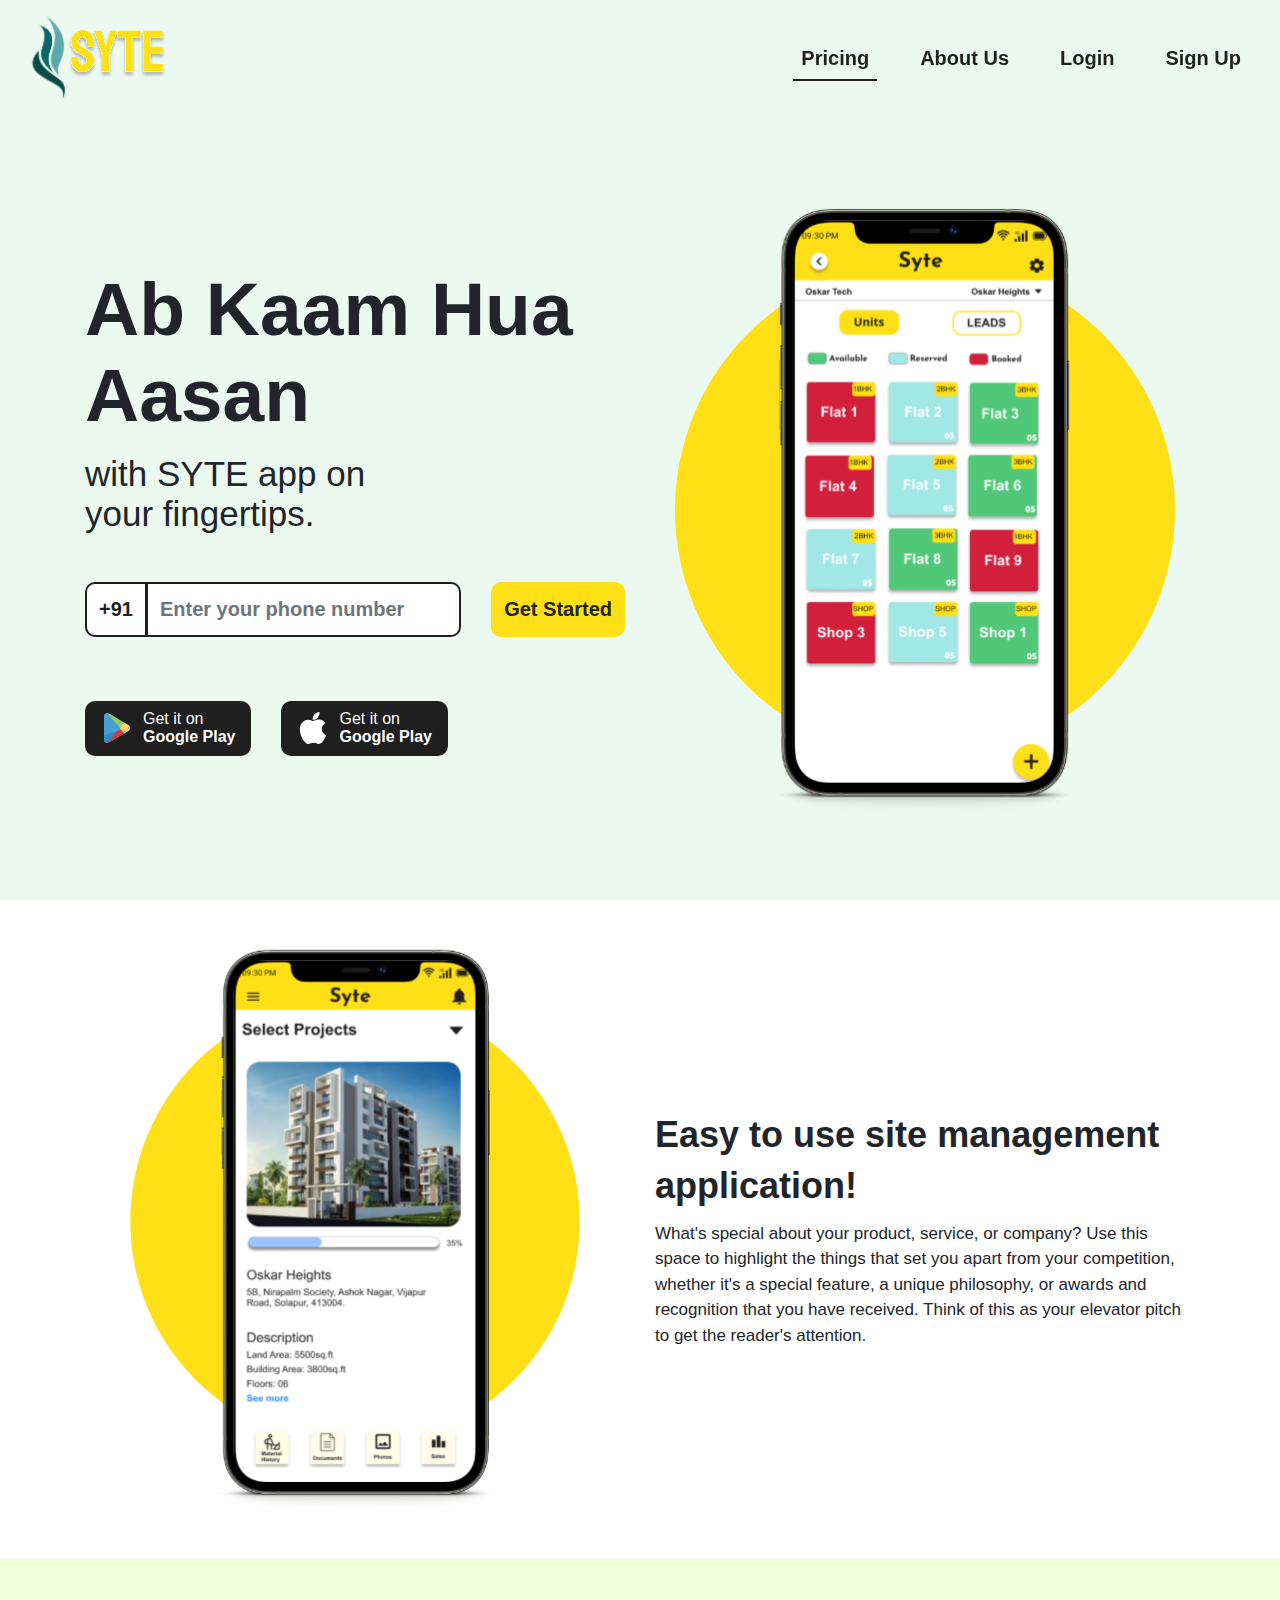
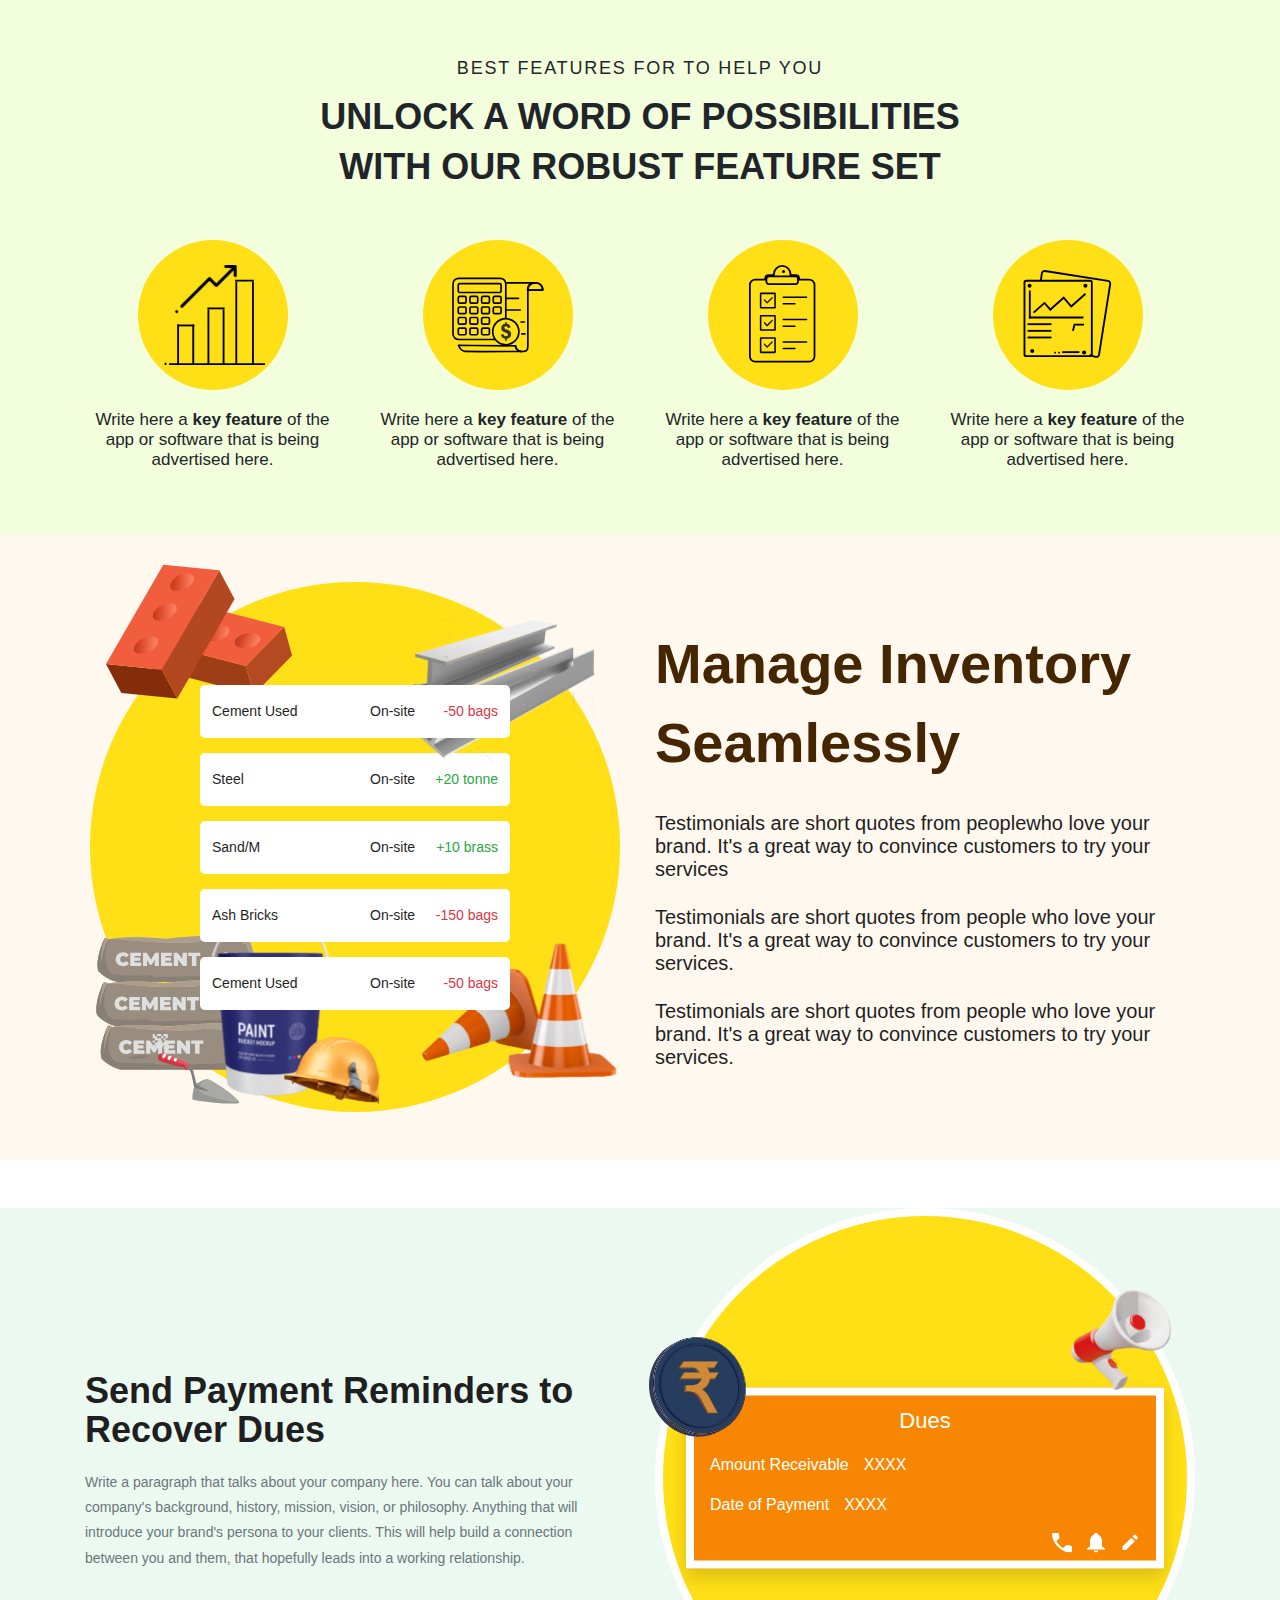
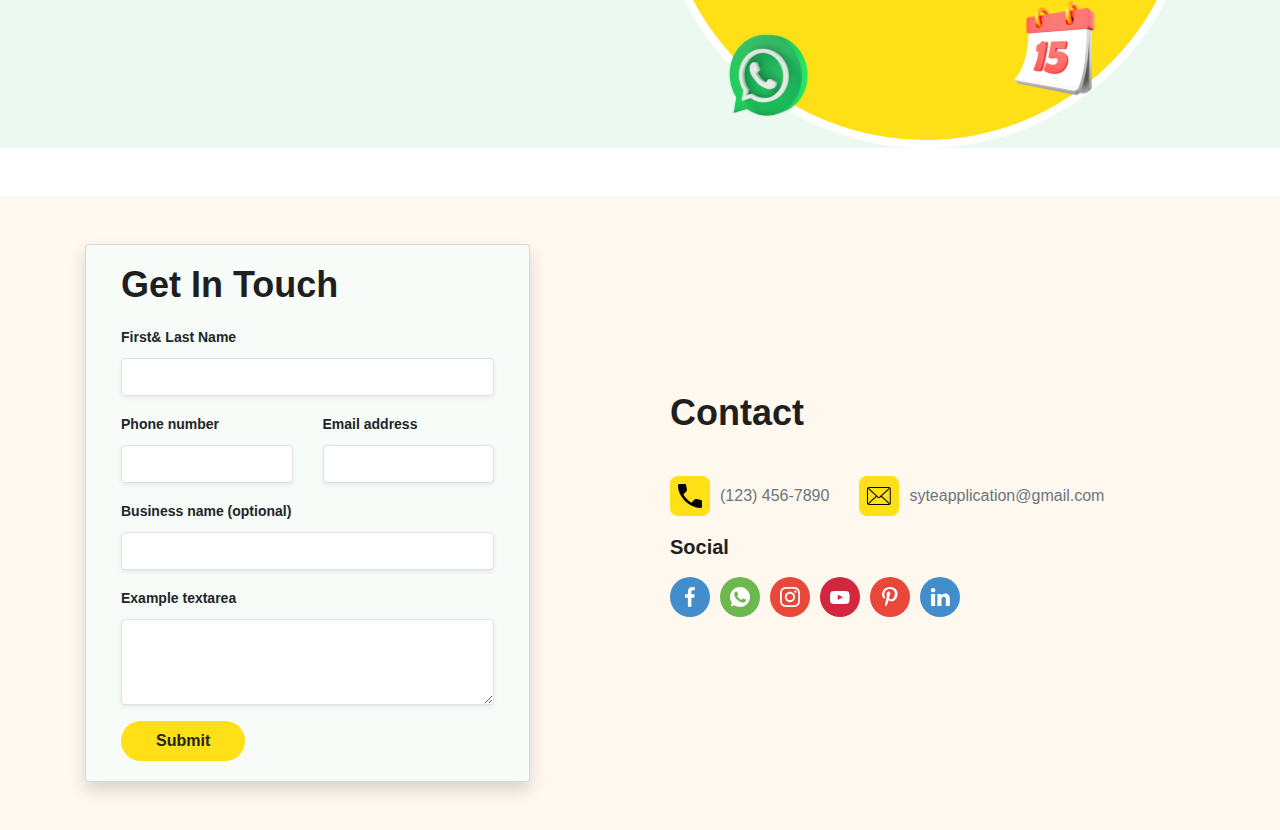
==== index.html @ 7a2b9b02 "commit by pooja" ====
<!DOCTYPE html>
<html lang="en">
<head>
    <meta charset="UTF-8">
    <meta http-equiv="X-UA-Compatible" content="IE=edge">
    <meta name="viewport" content="width=device-width, initial-scale=1.0">
    <title>SYTE</title>
    <link rel="stylesheet" href="./assets/libs/bootstrap/bootstrap.min.css">
    <link rel="stylesheet" href="./assets/css/style.min.css">
</head>
<body>
    <div class="container-fluid header fixed-top top-0 w-100">
        <nav class="navbar navbar-expand-md bg-theme2 headersection">
            <a class="navbar-brand" href="#">
                <img src="assets/img/logo/logo.svg" class="h-100" alt="">
            </a>
            <button class="navbar-toggler d-none" type="button" data-toggle="collapse" data-target="#navbarsExample04"
                aria-controls="navbarsExample04" aria-expanded="false" aria-label="Toggle navigation">
                <span class="navbar-toggler-icon"></span>
            </button>
            <button class="offcanvasBtn shadow-none border-0">
                <img src="assets/img/menu.svg" class="w-100 h-auto" alt="">
            </button>
            <div class="collapse navbar-collapse navitems" id="navbarsExample04">
                <ul class="navbar-nav ml-auto">
                    <li class="nav-item active"><a class="nav-link d-inline-block" href="#">Pricing <span class="sr-only">(current)</span></a></li>
                    <li class="nav-item"><a class="nav-link d-inline-block" href="#">About Us</a></li>
                    <li class="nav-item"><a class="nav-link d-inline-block" href="#">Login</a></li>
                    <li class="nav-item"><a class="nav-link d-inline-block" href="#">Sign Up</a></li>
                </ul>
            </div>
        </nav>
    </div>

    <div class="container-fluid heroSection py-5 vh-100">
        <div class="container innersection mt-5 h-100">
            <div class="row justify-content-between align-items-center h-100">
                <div class="col-lg-6 col-md-7 contantSide px-0 order-md-1 order-2">
                    <div class="row mx-0 text-sm-left text-center">
                        <div class="col-12 mainHeading">Ab Kaam Hua Aasan</div>
                        <div class="col-lg-8 subHeading mt-lg-3">with SYTE app on your fingertips.</div>
                        <div class="col-12 px-0 my-lg-5 my-sm-3 mt-3">
                            <div class="row mx-0 align-items-center inputBox mb-3">
                                <div class="col">
                                    <div class="input-group ">
                                        <div class="input-group-prepend">
                                            <span class="input-group-text bg-white" id="basic-addon1">+91</span>
                                        </div>
                                        <input type="tel" class="form-control  shadow-none" placeholder="Enter your phone number" aria-label="Enter your phone number" aria-describedby="basic-addon1">
                                    </div>
                                </div>
                                <div class="col-auto getBtn m"><button type="button" class="btn customBtn shadow-none">Get Started</button></div>
                            </div>
                        </div>
                        <div class="col-12 px-0">
                            <div class="row mx-0 align-items-center androidBtn justify-content-center justify-content-md-start">
                                <div class="col-auto">
                                    <a href="javascript:;" class="android_btn py-2 px-3 border-0 text-white d-flex align-items-center justify-content-center">
                                        <div class="icon pe-1"><img src="assets/img/Playstore.svg" class="w-sm-100 w-90" alt=""></div>
                                        <div class="">
                                            <div class="text-left font-weight-normal">Get it on</div>
                                            <div class="font-weight-bold">Google Play</div>
                                        </div>
                                    </a>
                                </div>
                                <div class="col-auto">
                                    <a href="javascript:;" class="android_btn py-2 px-3 border-0 text-white d-flex align-items-center justify-content-center">
                                        <div class="icon pe-1"><img src="assets/img/apple.svg" class="w-sm-100 w-90" alt=""></div>
                                        <div class="">
                                            <div class="text-left font-weight-normal">Get it on</div>
                                            <div class="font-weight-bold">Google Play</div>
                                        </div>
                                    </a>
                                </div>
                            </div>
                        </div>
                    </div>
                </div>
                <div class="col-lg-6 col-md-5 mockSide order-md-2 order-1">
                    <div class="heroimg mx-auto position-relative"><img src="assets/img/heroImg.svg" class="w-100" alt=""></div>
                </div>
            </div>
        </div>
    </div>

    <div class="container-fluid applicationFluid h-100">
        <div class="container applicationContainer h-100 py-5">
            <div class="row h-100 align-items-center">
                <div class=" col-md-6 col-12">
                    <div class="applicationImg">
                        <img src="assets/img/application.svg" alt="">
                    </div>
                </div>
                <div class=" col-md-6 col-12">
                    <div class="row">
                        <div class="col-12">
                            <div class="applictionMainHeading">Easy to use site management application!</div>
                        </div>
                        <div class="col">
                            <div class="applictionSubHeading">
                                What's special about your product,
                            service, or company? Use this space to
                            highlight the things that set you apart
                            from your competition, whether it's a
                            special feature, a unique philosophy, or
                            awards and recognition that you have
                            received. Think of this as your elevator
                            pitch to get the reader's attention.
                            </div>
                        </div>
                    </div>
                </div>
            </div>
        </div>
    </div>
    
    <div class="container-fluid featuresFluid h-100">
        <div class="container featuresContainer h-100 py-5">
            <div class="row featuresbg h-100 py-sm-5 py-3">
                <div class="col-12 featuresMainHeading text-center">BEST FEATURES FOR TO HELP YOU</div>
                <div class="col-12 featuresSubHeading text-center">UNLOCK A WORD OF POSSIBILITIES <br> WITH OUR ROBUST FEATURE SET</div>
            </div>
            <div class="row">
                <div class=" col-xxl-3 col-xl-3 col-lg-3 col-md-6 col-sm-6 col-12">
                    <div class="featureCard">
                        <div class="row pb-3">
                            <div class="col-12">
                                <div class="featureImgBg d-flex align-items-center justify-content-center">
                                    <div class="featureImg">
                                        <img src="assets/img/revenue.svg" alt="">
                                    </div>
                                </div>
                            </div>
                            <div class="col-12 featutrePara">
                                Write here a <strong>key feature</strong> of the app or software that is being advertised here.
                            </div>
                        </div>
                    </div>
                </div>
                <div class=" col-xxl-3 col-xl-3 col-lg-3 col-md-6 col-sm-6 col-12">
                    <div class="featureCard">
                        <div class="row pb-3">
                            <div class="col-12">
                                <div class="featureImgBg d-flex align-items-center justify-content-center">
                                    <div class="featureImg">
                                        <img src="assets/img/i3.svg" alt="">
                                    </div>
                                </div>
                            </div>
                            <div class="col-12 featutrePara">
                                Write here a <strong>key feature</strong> of the app or software that is being advertised here.
                            </div>
                        </div>
                    </div>
                </div>
                <div class=" col-xxl-3 col-xl-3 col-lg-3 col-md-6 col-sm-6 col-12">
                    <div class="featureCard">
                        <div class="row pb-3">
                            <div class="col-12">
                                <div class="featureImgBg d-flex align-items-center justify-content-center">
                                    <div class="featureImg">
                                        <img src="assets/img/s.svg" alt="">
                                    </div>
                                </div>
                            </div>
                            <div class="col-12 featutrePara">
                                Write here a <strong>key feature</strong> of the app or software that is being advertised here.
                            </div>
                        </div>
                    </div>
                </div>
                <div class=" col-xxl-3 col-xl-3 col-lg-3 col-md-6 col-sm-6 col-12">
                    <div class="featureCard">
                        <div class="row pb-3">
                            <div class="col-12">
                                <div class="featureImgBg d-flex align-items-center justify-content-center">
                                    <div class="featureImg">
                                        <img src="assets/img/i4.svg" alt="">
                                    </div>
                                </div>
                            </div>
                            <div class="col-12 featutrePara">
                                Write here a <strong>key feature</strong> of the app or software that is being advertised here.
                            </div>
                        </div>
                    </div>
                </div>
            </div>
        </div>
    </div>
    
    
    <div class="container-fluid py-5 manageSection">
        <div class="container">
            <div class="row align-items-center">
                <div class="col-lg-6 col-md-7 col-12 leftSection">
                    <div class="rounded-circle cirleBox">
                        <div class="imagesBox">
                            <div class="topLeftImg">
                                <img src="assets/img/bricks.svg" class="h-100" alt="">
                            </div>
                            <div class="topRightImg">
                                <img src="assets/img/steel.svg" class="h-100" alt="">
                            </div>
                            <div class="bottomLeftImg">
                                <img src="assets/img/tools.svg" class="h-100" alt="">
                            </div>
                            <div class="bottomRighttImg">
                                <img src="assets/img/trafic-stand.svg" class="h-100" alt="">
                            </div>
                        </div>
                        <div class="row mx-0 w-100">
                            <div class="col-12 textBox box1 position-relative">
                                <div class="row mx-0 align-items-center">
                                    <div class="col px-0">Cement Used</div>
                                    <div class="col-xl-3 col-4 text-center text-right">On-site</div>
                                    <div class="col-3 text-right text-danger px-0">-50 bags</div>
                                </div>
                            </div>
                            <div class="col-12 textBox box2">
                                <div class="row mx-0 align-items-center">
                                    <div class="col px-0">Steel</div>
                                    <div class="col-xl-3 col-4 text-center text-right">On-site</div>
                                    <div class="col-3 text-right text-success px-0">+20 tonne</div>
                                </div>
                            </div>
                            <div class="col-12 textBox box3">
                                <div class="row mx-0 align-items-center">
                                    <div class="col px-0">Sand/M </div>
                                    <div class="col-xl-3 col-4 text-center text-right">On-site</div>
                                    <div class="col-3 text-right text-success px-0">+10 brass</div>
                                </div>
                            </div>
                            <div class="col-12 textBox box4">
                                <div class="row mx-0 align-items-center">
                                    <div class="col px-0">Ash Bricks </div>
                                    <div class="col-xl-3 col-4 text-center text-right">On-site</div>
                                    <div class="col-3 text-right text-danger px-0">-150 bags</div>
                                </div>
                            </div>
                            <div class="col-12 textBox box5">
                                <div class="row mx-0 align-items-center">
                                    <div class="col px-0">Cement Used</div>
                                    <div class="col-xl-3 col-4 text-center text-right">On-site</div>
                                    <div class="col-3 text-right text-danger px-0">-50 bags</div>
                                </div>
                            </div>
                        </div>
                    </div>
                </div>
                <div class="col-lg-6 col-md-5 col-12 rightSection">
                    <div class="row gap-4">
                        <div class="col-12 secHeading">Manage Inventory Seamlessly</div>
                        <div class="col-12 secText">
                            Testimonials are short quotes from peoplewho love your brand. 
                            It's a great way to convince customers to try your services
                        </div>
                        <div class="col-12 secText">
                            Testimonials are short quotes from people who love your brand. 
                            It's a great way to convince customers to try your services.
                        </div>
                        <div class="col-12 secText">
                            Testimonials are short quotes from people who love your brand. 
                            It's a great way to convince customers to try your services.
                        </div>
                    </div>
                </div>
            </div>
        </div>
    </div>


    
    <div class="container-fluid paymentsection my-4 my-md-5">
        <div class="container paymentInner">
            <div class="row paymentRow align-items-center">
                <div class="col-md-6">
                    <div class="paymentContent">
                        <div class="row">
                            <div class="col-md-12">
                                <div class="paymentHeading">
                                    Send Payment Reminders to Recover Dues
                                </div>
                            </div>
                            <div class="col-md-12">
                                <div class="paymentPara">
                                    Write a paragraph that talks about your company here. You can talk about your
                                    company's background, history, mission, vision, or philosophy. Anything that will
                                    introduce your brand's persona to your clients. This will help build a connection
                                    between you and them, that hopefully leads into a working relationship.
                                </div>
                            </div>
                        </div>
                    </div>
                </div>
                <div class="col-md-6">
                    <div class="paymentAmount  position-relative">
                        <div class="paymentAmountDetailOuter p-1 p-xl-3">
                            <div class="paymentAmountContent shadow px-2 px-sm-3 py-2">
                                <div class="row">
                                    <div class="col-md-12 mb-3">
                                        <div class="paymentAmountHeading text-center">
                                            Dues
                                        </div>
                                    </div>
                                    <div class="col-md-12 mb-3">
                                        <div class="row">
                                            <div class="col-auto">
                                                <div class="paymentAmountTitle">
                                                    Amount Receivable
                                                </div>
                                            </div>
                                            <div class="col-autp">
                                                <div class="paymentAmountText">
                                                    XXXX
                                                </div>
                                            </div>
                                        </div>
                                    </div>
                                    <div class="col-md-12 mb-3">
                                        <div class="row">
                                            <div class="col-auto">
                                                <div class="paymentAmountTitle">
                                                    Date of Payment
                                                </div>
                                            </div>
                                            <div class="col-autp">
                                                <div class="paymentAmountText">
                                                    XXXX
                                                </div>
                                            </div>
                                        </div>
                                    </div>
                                    <div class="col-md-12">
                                        <div class="paymentLink">
                                            <ul class="paymentLinkItem">
                                                <li class="paymentLinkItems">
                                                    <a href="" class="paymentLinkItemLink">
                                                        <img src="assets/img/callwhite.svg" class="w-100 h-100" alt="">
                                                    </a>
                                                </li>
                                                <li class="paymentLinkItems">
                                                    <a href="" class="paymentLinkItemLink">
                                                        <img src="assets/img/notification.svg" class="w-100 h-100" alt="">
                                                    </a>
                                                </li>
                                                <li class="paymentLinkItems">
                                                    <a href="" class="paymentLinkItemLink">
                                                        <img src="assets/img/edit.svg" class="w-100 h-100" alt="">
                                                    </a>
                                                </li>
                                            </ul>
                                        </div>
                                    </div>
                                </div>
                            </div>
                        </div>
                        
                    <div class="paymentIcons1">
                        <img src="assets/img/payment3d.svg" class="w-100 h-100" alt="">
                    </div>
                    <div class="paymentIcons2">
                        <img src="assets/img/whatsapp3d.svg" class="w-100 h-100" alt="">
                    </div>
                    <div class="paymentIcons3">
                        <img src="assets/img/mike3d.webp" class="w-100 h-100" alt="">
                    </div>
                    <div class="paymentIcons4">
                        <img src="assets/img/calendar3d.svg" class="w-100 h-100" alt="">
                    </div>
                    </div>
                </div>
            </div>
        </div>
    </div>

    <div class="container-fluid contactUsPage py-5 ">
        <div class="container">
            <div class="row align-items-center justify-content-between">
                <div class="col-md-12 col-lg-5 mb-lg-0 mb-3">
                    <div class="card submitcard shadow">
                        <div class="card-body cardBody">
                            <form action="" class="contactForm">
                                <div class="row mx-0">
                                    <div class="col-12">
                                        <div class="contactHeading">Get In Touch</div>
                                    </div>
                                    <div class="col-12">
                                        <div class="form-group">
                                            <label for="firstName">First& Last Name</label>
                                            <input type="text" class="form-control shadow-sm" id="firstName" placeholder="">
                                        </div>
                                    </div>
                                    <div class="col-md-6">
                                        <div class="form-group">
                                            <label for="phone">Phone number</label>
                                            <input type="tel" class="form-control shadow-sm" id="phone" placeholder="">
                                        </div>
                                    </div>
                                    <div class="col-md-6">
                                        <div class="form-group">
                                            <label for="email">Email address</label>
                                            <input type="email" class="form-control shadow-sm" id="email" placeholder="">
                                        </div>
                                    </div>
                                    <div class="col-md-12">
                                        <div class="form-group">
                                            <label for="business">Business name (optional)</label>
                                            <input type="text" class="form-control shadow-sm" id="business" placeholder="">
                                        </div>
                                    </div>
                                    <div class="col-12">
                                        <div class="form-group">
                                            <label for="message">Example textarea</label>
                                            <textarea class="form-control shadow-sm" id="message" rows="3"></textarea>
                                        </div>
                                    </div>
                                    <div class="col-md-12">
                                        <button class="btn submitButton shadow-none">Submit</button>
                                    </div>
                                </div>
                            </form>
                        </div>
                    </div>
                </div>
                
                <div class="col-md-12 col-lg-6">
                    <div class="contactDetail">
                        <div class="row mx-0">
                            <div class="col-12 mb-4">
                                <div class="headingLeft">Contact</div>
                            </div>
                            <div class="col-md-12">
                                <div class="row d-flex">
                                    <div class="col-auto mb-3 ">
                                        <div class="d-flex align-items-center">
                                            <div class="contactDetailImg ">
                                                <img src="assets/img/call.svg" alt=""></div>
                                            <div class="contactDetailText">(123) 456-7890</div>
                                        </div>
                                    </div>
                                    <div class="col mb-3">
                                        <div class="d-flex align-items-center">
                                            <div class="contactDetailImg">
                                                <img src="assets/img/mail.svg" alt="">
                                            </div>
                                            <div class="contactDetailText">syteapplication@gmail.com</div>
                                        </div>
                                    </div>
                                </div>
                            </div>
                            <div class="col-12 mb-3">
                                <div class="contactDetailTitle">
                                    Social
                                </div>
                                <ul class="socialIconItem">
                                    <li class="socialIconItems"><a href="" class="socialIconItemsLink fb"><img src="assets/img/face booksvg.svg" class="w-100 h-100" alt=""></a></li>
                                    <li class="socialIconItems"><a href="" class="socialIconItemsLink wa"><img src="assets/img/whatsapp.svg" class="w-100 h-100" alt=""></a></li>
                                    <li class="socialIconItems"><a href="" class="socialIconItemsLink ins"><img src="assets/img/instagram.svg" class="w-100 h-100" alt=""></a></li>
                                    <li class="socialIconItems"><a href="" class="socialIconItemsLink yt"><img src="assets/img/you-tube.svg" class="w-100 h-100" alt=""></a></li>
                                    <li class="socialIconItems"><a href="" class="socialIconItemsLink pin"><img src="assets/img/pintrest.svg" class="w-100 h-100" alt=""></a></li>
                                    <li class="socialIconItems"><a href="" class="socialIconItemsLink link"><img src="assets/img/linkedin.svg" class="w-100 h-100" alt=""></a></li>
                                    
                                </ul>
                            </div>
                        </div>
                    </div>
                </div>
            </div>
        </div>
    </div>

    <!-------------off canvas ------------------->
    <div class="container-fluid px-0" >
            <div class="offcanvasSection hide bg-white">
                <div class="offcanvasInner">
                    <div class="offcanvasHeader">
                        <div class="d-flex justify-content-between align-items-center px-3">
                            <div class="offcanvasLogoImg">
                                <img src="assets/img/logo/logo.svg" class="w-100 h-100" alt="">
                            </div>
                            <div class="offcanvasBtn closeBtn">
                                <img src="assets/img/closeBtn.svg" class="w-100 h-100" alt="">
                            </div>
                        </div>
                    </div>
                    <div class="offcanvasBody">
                        <ul class="offcanvasItems">
                            <li class="offcanvasList">
                                <a href="" class="offcanvasListLink">
                                    Pricing 
                                </a>
                            </li>
                            <li class="offcanvasList">
                                <a href="" class="offcanvasListLink">
                                    About Us 
                                </a>
                            </li>
                            <li class="offcanvasList">
                                <a href="" class="offcanvasListLink">
                                    Login 
                                </a>
                            </li>
                            <li class="offcanvasList">
                                <a href="" class="offcanvasListLink">
                                    Sign Up 
                                </a>
                            </li>
                        </ul>
                    </div>
                </div>
            </div>
    </div>
    <div class="modalbackdrop hidden"></div>

    <script src="https://code.jquery.com/jquery-3.4.1.slim.min.js" integrity="sha384-J6qa4849blE2+poT4WnyKhv5vZF5SrPo0iEjwBvKU7imGFAV0wwj1yYfoRSJoZ+n" crossorigin="anonymous"></script>
    <script src="https://cdn.jsdelivr.net/npm/popper.js@1.16.0/dist/umd/popper.min.js" integrity="sha384-Q6E9RHvbIyZFJoft+2mJbHaEWldlvI9IOYy5n3zV9zzTtmI3UksdQRVvoxMfooAo" crossorigin="anonymous"></script>
    <script src="https://cdn.jsdelivr.net/npm/bootstrap@4.4.1/dist/js/bootstrap.min.js" integrity="sha384-wfSDF2E50Y2D1uUdj0O3uMBJnjuUD4Ih7YwaYd1iqfktj0Uod8GCExl3Og8ifwB6" crossorigin="anonymous"></script>
    <script src="./assets/libs/bootstrap/bootstrap.bundle.min.js"></script>


    <script>
        var offcanvasBtn = document.querySelectorAll('.offcanvasBtn');
        var offcanvasSection = document.querySelector('.offcanvasSection');
        var crossimg = document.querySelector('.crossimg');
        var backdropModal = document.querySelector('.modalbackdrop');
        offcanvasBtn.forEach(offbtn =>{
            offbtn.addEventListener('click', () => {
            if(offcanvasSection.classList.contains('hide')){
                offcanvasSection.classList.remove('hide');
                offcanvasSection.classList.add('show');
                
                if (backdropModal.classList.contains('hidden')){
                    backdropModal.classList.remove('hidden');
                    backdropModal.classList.add('shows');

                }
            }
            else if(offcanvasSection.classList.contains('show')) {
                offcanvasSection.classList.remove('show');
                offcanvasSection.classList.add('hide');
            }
            });
        })
    </script>

        
    <script>
        $(window).scroll(function () {
            var scroll = $(window).scrollTop();
            if (scroll >= 50) {
            $(".header").addClass("Header_fix");
            } else {
            $(".header").removeClass("Header_fix");
            }
        });
    </script>
</body>
</html>
---- assets/css/style.min.css ----
.header{background-color:rgba(0,0,0,0);transition:all .3s ease-in-out}.header.Header_fix{background-color:#ebf9f0}.header.Header_fix .navbar-brand{height:75px}.headersection .navbar-brand{height:100px;transition:all .3s ease-in-out}.headersection .navitems .navbar-nav{gap:35px}.headersection .navitems .navbar-nav .nav-item .nav-link{font-weight:600;font-size:20px;transition:all ease-in-out .3s;position:relative;color:#1f1f1f}.headersection .navitems .navbar-nav .nav-item .nav-link::before{content:"";width:0px;height:2px;position:absolute;left:0;background-color:#1f1f1f;bottom:0;transition:all ease-in-out .3s}.headersection .navitems .navbar-nav .nav-item .nav-link:hover::before{width:100%}.headersection .navitems .navbar-nav .nav-item.active .nav-link::before{width:100%}.headersection .offcanvasBtn{background-color:rgba(0,0,0,0);border:none;padding:0;display:none}.heroSection{background-color:#ebf9f0}.heroSection .innersection{padding-top:25px}.heroSection .innersection .contantSide .mainHeading{font-size:75px;font-weight:600;line-height:normal}.heroSection .innersection .contantSide .subHeading{font-size:35px;font-weight:500;line-height:normal}.heroSection .innersection .contantSide .inputBox .input-group-prepend,.heroSection .innersection .contantSide .inputBox .form-control{height:55px}.heroSection .innersection .contantSide .inputBox .input-group-prepend span{border-radius:10px 0px 0px 10px}.heroSection .innersection .contantSide .inputBox span,.heroSection .innersection .contantSide .inputBox .form-control{color:#1f1f1f;border:2px solid #1f1f1f;font-size:20px;font-weight:bolder}.heroSection .innersection .contantSide .inputBox .form-control{border-radius:0px 10px 10px 0px}.heroSection .innersection .contantSide .customBtn{background-color:#ffdf16;font-weight:bold;height:55px;transition:all .3s ease-in-out;font-size:20px;border-radius:10px}.heroSection .innersection .contantSide .customBtn:hover{background-color:#eccc00}.heroSection .innersection .contantSide .androidBtn .android_btn{text-decoration:none;background-color:#1f1f1f;transition:all .3s ease-in-out;gap:10px;font-size:16px;line-height:normal;height:55px;border-radius:10px}.heroSection .innersection .contantSide .androidBtn .android_btn:hover{background-color:#393939}.heroSection .innersection .mockSide{position:relative}.heroSection .innersection .mockSide::before{max-width:500px;height:100%;width:100%;max-height:500px;border-radius:100%;content:"";position:absolute;inset:0;margin:auto;background-color:#ffdf16}.heroSection .innersection .mockSide .heroimg{max-width:300px}@media(max-width: 1199.98px){.headersection .navbar-brand{height:80px}.heroSection{height:auto !important}.heroSection .innersection .contantSide .mainHeading{font-size:65px}.heroSection .innersection .contantSide .subHeading{font-size:32px}.heroSection .innersection .contantSide .inputBox .input-group-prepend,.heroSection .innersection .contantSide .inputBox .form-control{height:52px}.heroSection .innersection .contantSide .inputBox span,.heroSection .innersection .contantSide .inputBox .form-control{font-size:17px}.heroSection .innersection .contantSide .customBtn{height:52px;font-size:18px}.heroSection .innersection .contantSide .android_btn{font-size:15px;height:52px}.heroSection .innersection .mockSide{position:relative}.heroSection .innersection .mockSide::before{max-width:400px;max-height:400px}.heroSection .innersection .mockSide .heroimg{max-width:250px}}@media(max-width: 991.98px){.heroSection .innersection .contantSide .mainHeading{font-size:45px}.heroSection .innersection .contantSide .subHeading{font-size:25px}.heroSection .innersection .contantSide .inputBox .input-group-prepend,.heroSection .innersection .contantSide .inputBox .form-control{height:45px}.heroSection .innersection .contantSide .inputBox span,.heroSection .innersection .contantSide .inputBox .form-control{font-size:15px;padding:5px 8px}.heroSection .innersection .contantSide .customBtn{height:45px;font-size:16px}.heroSection .innersection .contantSide .android_btn{font-size:14px;height:45px}.heroSection .innersection .mockSide{position:relative}.heroSection .innersection .mockSide::before{max-width:300px;max-height:300px}.heroSection .innersection .mockSide .heroimg{max-width:200px}}@media(max-width: 767.98px){.header.Header_fix .navbar-brand{height:60px}.headersection .navbar-brand{height:65px}.headersection .navitems .navbar-nav{gap:35px}.headersection .offcanvasBtn{width:25px;display:flex}.heroSection .innersection .contantSide .mainHeading{text-align:center}.heroSection .innersection .contantSide .subHeading{text-align:center}.heroSection .innersection .contantSide .inputBox .input-group-prepend,.heroSection .innersection .contantSide .inputBox .form-control{height:45px}.heroSection .innersection .contantSide .customBtn{height:45px}.heroSection .innersection .contantSide .android_btn{height:45px}.heroSection .innersection .mockSide::before{max-width:300px;max-height:300px}}@media(max-width: 575.98px){.heroSection .innersection .contantSide .mainHeading{font-size:30px}.heroSection .innersection .contantSide .subHeading{font-size:20px}.heroSection .innersection .contantSide .inputBox span,.heroSection .innersection .contantSide .inputBox .form-control{font-size:15px}.heroSection .innersection .contantSide .customBtn{font-size:15px}.heroSection .innersection .contantSide .androidBtn{row-gap:12px}}@media screen and (max-width: 450px){.headersection{padding-left:0;padding-right:0}.headersection .navbar-brand{padding:0}.headersection .offcanvasBtn{width:25px;display:flex}.heroSection .innersection .contantSide .inputBox{margin:0px !important;gap:10px}.heroSection .innersection .contantSide .inputBox .getBtn{margin-bottom:10px;min-width:100%}.heroSection .innersection .contantSide .customBtn{width:100%}.heroSection .innersection .mockSide::before{max-width:250px;max-height:250px}.heroSection .innersection .mockSide .heroimg{max-width:180px}}.featuresFluid{background-color:#f2fedc}.featuresFluid .featuresContainer .featuresbg .featuresMainHeading{font-size:18px;font-weight:500;letter-spacing:.1em;margin-bottom:10px}.featuresFluid .featuresContainer .featuresbg .featuresSubHeading{font-size:36px;font-weight:600;line-height:1.4}.featuresFluid .featuresContainer .featureCard .featureImgBg{width:150px;height:150px;background-color:#ffdf16;border-radius:50%;margin:auto;transition:all .5s;position:relative}.featuresFluid .featuresContainer .featureCard .featureImgBg .featureImg{height:100px}.featuresFluid .featuresContainer .featureCard .featureImgBg .featureImg img{width:100%;height:100%}.featuresFluid .featuresContainer .featureCard .featutrePara{font-size:17px;font-weight:500;text-align:center;line-height:normal;margin-top:20px}.applicationFluid .applicationContainer .applicationImg{text-align:center}.applicationFluid .applicationContainer .applicationImg img{width:100%;max-width:450px}.applicationFluid .applicationContainer .applictionMainHeading{font-size:36px;font-weight:600;line-height:1.4;margin-bottom:10px}.applicationFluid .applicationContainer .applictionSubHeading{font-size:17px;font-weight:500}@media(max-width: 991.98px){.featuresFluid .featuresContainer .featureCard .featureImgBg{width:120px;height:120px}.featuresFluid .featuresContainer .featureCard .featureImgBg .featureImg{height:70px}.applicationFluid .applicationContainer .applicationImg{margin:auto}}@media(max-width: 767.98px){.featuresFluid .featuresContainer .featuresbg .featuresMainHeading{font-size:17px}.featuresFluid .featuresContainer .featuresbg .featuresSubHeading{font-size:25px;line-height:normal}.featuresFluid .featuresContainer .featureCard .featureImgBg{width:100px;height:100px}.featuresFluid .featuresContainer .featureCard .featureImgBg .featureImg{height:40px}.featuresFluid .featuresContainer .featureCard .featutrePara{font-size:15px}.applicationFluid .applicationContainer .applicationImg img{max-width:400px}.applicationFluid .applicationContainer .applictionMainHeading{font-size:25px;line-height:normal;text-align:center}.applicationFluid .applicationContainer .applictionSubHeading{font-size:15px;line-height:normal;text-align:center}}@media(max-width: 575.98px){.featuresFluid .featuresContainer .featuresbg .featuresMainHeading{font-size:12px}.featuresFluid .featuresContainer .featuresbg .featuresSubHeading{font-size:20px;line-height:normal}.featuresFluid .featuresContainer .featureCard .featureImgBg{width:80px;height:80px}.featuresFluid .featuresContainer .featureCard .featureImgBg .featureImg{height:40px}.featuresFluid .featuresContainer .featureCard .featutrePara{font-size:15px;margin-bottom:15px}.applicationFluid .applicationContainer .applictionMainHeading{margin-top:20px;font-size:25px;line-height:normal}.applicationFluid .applicationContainer .applictionSubHeading{font-size:15px}}.paymentsection{background-color:#ebf9f0}.paymentsection .paymentInner .paymentRow .paymentContent .paymentHeading{font-size:36px;line-height:1.1;color:#1f1f1f;font-weight:700;margin-bottom:20px}.paymentsection .paymentInner .paymentRow .paymentContent .paymentPara{margin-bottom:15px;line-height:1.8;font-size:14px;color:#6c757d}.paymentsection .paymentInner .paymentRow .paymentAmount{border:8px solid #fff;background-color:#ffdf16;height:540px !important;width:100%;margin:auto;border-radius:50%;position:relative}.paymentsection .paymentInner .paymentRow .paymentAmount .paymentAmountDetailOuter{position:relative;top:50%;transform:translate(-50%, -50%);left:50%;width:100% !important;padding:23px !important;display:flex;align-items:center;justify-content:center}.paymentsection .paymentInner .paymentRow .paymentAmount .paymentAmountDetailOuter .paymentAmountContent{background-color:#f78702;border:8px solid #fff}.paymentsection .paymentInner .paymentRow .paymentAmount .paymentAmountDetailOuter .paymentAmountContent .paymentAmountHeading{font-size:22px;font-weight:500;color:#fff}.paymentsection .paymentInner .paymentRow .paymentAmount .paymentAmountDetailOuter .paymentAmountContent .paymentAmountTitle{color:#fff;font-size:16px;font-weight:500}.paymentsection .paymentInner .paymentRow .paymentAmount .paymentAmountDetailOuter .paymentAmountContent .paymentAmountText{color:#fff;font-size:16px;font-weight:500}.paymentsection .paymentInner .paymentRow .paymentAmount .paymentAmountDetailOuter .paymentAmountContent .paymentLink .paymentLinkItem{margin:0;padding:0;justify-content:end;display:flex}.paymentsection .paymentInner .paymentRow .paymentAmount .paymentAmountDetailOuter .paymentAmountContent .paymentLink .paymentLinkItem .paymentLinkItems{list-style:none;padding-right:14px}.paymentsection .paymentInner .paymentRow .paymentAmount .paymentAmountDetailOuter .paymentAmountContent .paymentLink .paymentLinkItem .paymentLinkItems .paymentLinkItemLink{width:20px;height:20px;display:flex}.paymentsection .paymentInner .paymentRow .paymentAmount .paymentAmountDetailOuter .paymentAmountContent .paymentLink .paymentLinkItem .paymentLinkItems .paymentLinkItemLink img{aspect-ratio:10/10;-o-object-fit:cover;object-fit:cover}.paymentsection .paymentInner .paymentRow .paymentAmount .paymentAmountDetailOuter .paymentAmountContent .paymentLink .paymentLinkItem .paymentLinkItems:last-child{padding-right:0px}.paymentsection .paymentInner .paymentRow .paymentIcons1{width:100px;height:100px;position:absolute;top:23%;left:-3%}.paymentsection .paymentInner .paymentRow .paymentIcons1 img{aspect-ratio:10/10;-o-object-fit:contain;object-fit:contain}.paymentsection .paymentInner .paymentRow .paymentIcons2{width:100px;height:100px;position:absolute;bottom:3%;left:11%}.paymentsection .paymentInner .paymentRow .paymentIcons2 img{aspect-ratio:10/10;-o-object-fit:contain;object-fit:contain}.paymentsection .paymentInner .paymentRow .paymentIcons3{width:100px;height:100px;position:absolute;right:3%;top:14%}.paymentsection .paymentInner .paymentRow .paymentIcons3 img{aspect-ratio:10/10;-o-object-fit:contain;object-fit:contain}.paymentsection .paymentInner .paymentRow .paymentIcons4{width:100px;height:100px;position:absolute;right:15%;bottom:8%}.paymentsection .paymentInner .paymentRow .paymentIcons4 img{aspect-ratio:10/10;-o-object-fit:contain;object-fit:contain}.contactUsPage{background-color:#fff8ef}.contactUsPage .submitcard{background-color:#f7fcf9}.contactUsPage .submitcard .cardBody .contactForm .contactHeading{font-size:36px;line-height:1.1;color:#1f1f1f;font-weight:700;margin-bottom:20px}.contactUsPage .submitcard .cardBody .contactForm .form-group label{font-size:14px;padding-bottom:2px;font-weight:600}.contactUsPage .submitcard .cardBody .contactForm .form-group .form-control{border:1px solid #dee2e6}.contactUsPage .submitcard .cardBody .contactForm .form-group .form-control:active,.contactUsPage .submitcard .cardBody .contactForm .form-group .form-control:hover,.contactUsPage .submitcard .cardBody .contactForm .form-group .form-control:focus{border:1px solid #ffdf16}.contactUsPage .submitcard .cardBody .contactForm .submitButton{border:none;position:relative;padding:8px 35px;border-radius:30px;display:inline-block;font-weight:600;font-size:16px;background-color:#ffdf16}.contactUsPage .submitcard .cardBody .contactForm .submitButton:hover{background-color:#e2c300}.contactUsPage .contactDetail .headingLeft{font-size:36px;line-height:1.1;color:#1f1f1f;font-weight:700;margin-bottom:20px}.contactUsPage .contactDetail .contactDetailTitle{font-size:20px;color:#1f1f1f;font-weight:600;padding-right:10px;padding-bottom:15px}.contactUsPage .contactDetail .contactDetailImg{width:40px;height:40px;border-radius:8px;background-color:#ffdf16;padding:8px;margin-right:10px;display:flex;align-items:center;justify-content:center}.contactUsPage .contactDetail .contactDetailImg img{aspect-ratio:10/10;-o-object-fit:contain;object-fit:contain;width:100%}.contactUsPage .contactDetail .contactDetailText{font-weight:400;font-size:16px;color:#6c757d}.contactUsPage .contactDetail .socialIconItem{margin:0;padding:0;display:flex}.contactUsPage .contactDetail .socialIconItem .socialIconItems{list-style:none;padding-right:10px}.contactUsPage .contactDetail .socialIconItem .socialIconItems .socialIconItemsLink{width:40px;height:40px;display:flex;align-items:center;justify-content:center;padding:10px;border-radius:50%}.contactUsPage .contactDetail .socialIconItem .socialIconItems .socialIconItemsLink img{aspect-ratio:10/10;-o-object-fit:contain;object-fit:contain}.contactUsPage .contactDetail .socialIconItem .socialIconItems .socialIconItemsLink.fb{background-color:#428ecc}.contactUsPage .contactDetail .socialIconItem .socialIconItems .socialIconItemsLink.wa{background-color:#6cb74e}.contactUsPage .contactDetail .socialIconItem .socialIconItems .socialIconItemsLink.ins{background-color:#e84839}.contactUsPage .contactDetail .socialIconItem .socialIconItems .socialIconItemsLink.yt{background-color:#d3273f}.contactUsPage .contactDetail .socialIconItem .socialIconItems .socialIconItemsLink.pin{background-color:#e84839}.contactUsPage .contactDetail .socialIconItem .socialIconItems .socialIconItemsLink.link{background-color:#428ecc}.contactUsPage .contactDetail .socialIconItem .socialIconItems:last-child{padding-right:0px}.offcanvasSection{height:100vh;position:fixed;top:0;left:0;transition:all .5s;z-index:9999;width:100%}.offcanvasSection.hide{visibility:hidden;max-width:0px}.offcanvasSection.hide .offcanvasInner{display:none}.offcanvasSection.show{visibility:visible;max-width:290px}.offcanvasSection .offcanvasInner .offcanvasHeader .offcanvasLogoImg{width:100px;height:100px}.offcanvasSection .offcanvasInner .offcanvasHeader .offcanvasLogoImg img{aspect-ratio:10/10;-o-object-fit:contain;object-fit:contain}.offcanvasSection .offcanvasInner .offcanvasHeader .closeBtn{width:30px;height:30px;display:flex;align-items:center;justify-content:center;padding:7px;background:#ffdf16;border-radius:50%}.offcanvasSection .offcanvasInner .offcanvasHeader .closeBtn img{aspect-ratio:10/10;-o-object-fit:contain;object-fit:contain}.offcanvasSection .offcanvasInner .offcanvasBody .offcanvasItems{margin:0;padding:0}.offcanvasSection .offcanvasInner .offcanvasBody .offcanvasItems .offcanvasList{list-style:none}.offcanvasSection .offcanvasInner .offcanvasBody .offcanvasItems .offcanvasList .offcanvasListLink{display:flex;color:#1f1f1f;font-size:16px;width:100%;padding:10px 10px;text-decoration:none}.offcanvasSection .offcanvasInner .offcanvasBody .offcanvasItems .offcanvasList .offcanvasListLink:hover{background-color:#ffdf16;color:#1f1f1f}.modalbackdrop{position:fixed;top:0;left:0;z-index:1029;width:100vw;height:100vh;background-color:#000}.modalbackdrop.hidden{opacity:0}.modalbackdrop.shows{opacity:.5}@media(max-width: 1199.98px){.paymentsection .paymentInner .paymentRow .paymentAmount{height:450px !important}.paymentsection .paymentInner .paymentRow .paymentAmount .paymentAmountDetailOuter{width:87%}.paymentsection .paymentInner .paymentRow .paymentIcons3{top:6%}.paymentsection .paymentInner .paymentRow .paymentIcons4{bottom:6%}}@media(max-width: 991.98px){.paymentsection .paymentInner .paymentRow .paymentContent .paymentHeading{font-size:30px}.paymentsection .paymentInner .paymentRow .paymentAmount{height:330px !important}.paymentsection .paymentInner .paymentRow .paymentAmount .paymentAmountDetailOuter{z-index:0;padding:28px !important}.paymentsection .paymentInner .paymentRow .paymentAmount .paymentAmountDetailOuter .paymentAmountContent .paymentAmountHeading{font-size:18px}.paymentsection .paymentInner .paymentRow .paymentAmount .paymentAmountDetailOuter .paymentAmountContent .paymentAmountTitle{font-size:14px}.paymentsection .paymentInner .paymentRow .paymentAmount .paymentAmountDetailOuter .paymentAmountContent .paymentAmountText{font-size:14px}.paymentsection .paymentInner .paymentRow .paymentAmount .paymentAmountDetailOuter .paymentAmountContent .paymentLink .paymentLinkItem .paymentLinkItems .paymentLinkItemLink{width:18px;height:18px}.paymentsection .paymentInner .paymentRow .paymentIcons1{width:70px;height:70px;top:15%;left:1%}.paymentsection .paymentInner .paymentRow .paymentIcons2{width:70px;height:70px}.paymentsection .paymentInner .paymentRow .paymentIcons3{width:70px;height:70px;right:5%;top:1%}.paymentsection .paymentInner .paymentRow .paymentIcons4{width:70px;height:70px;bottom:0}.contactUsPage .submitcard .cardBody .contactForm .contactHeading{font-size:30px}.contactUsPage .contactDetail .headingLeft{font-size:30px}}@media(max-width: 767.98px){.paymentsection .paymentInner .paymentRow .paymentContent .paymentHeading{font-size:28px}.paymentsection .paymentInner .paymentRow .paymentAmount{height:510px !important}.paymentsection .paymentInner .paymentRow .paymentAmount .paymentAmountDetailOuter{z-index:0;padding:30px !important}.paymentsection .paymentInner .paymentRow .paymentIcons1{width:100px;height:100px;top:25%;left:-5%}.paymentsection .paymentInner .paymentRow .paymentIcons2{width:100px;height:100px}.paymentsection .paymentInner .paymentRow .paymentIcons3{width:100px;height:100px;right:0%;top:13%}.paymentsection .paymentInner .paymentRow .paymentIcons4{width:100px;height:100px;bottom:50px}.contactUsPage .submitcard .cardBody .contactForm .contactHeading{font-size:28px}.contactUsPage .contactDetail .headingLeft{font-size:28px}}@media(max-width: 575.98px){.paymentsection .paymentInner .paymentRow .paymentContent .paymentHeading{font-size:22px}.paymentsection .paymentInner .paymentRow .paymentAmount{max-width:330px;width:100%;max-height:330px !important;height:100%}.paymentsection .paymentInner .paymentRow .paymentAmount .paymentAmountDetailOuter{padding:26px !important}.paymentsection .paymentInner .paymentRow .paymentAmount .paymentAmountDetailOuter .paymentAmountContent .paymentAmountTitle{font-size:12px}.paymentsection .paymentInner .paymentRow .paymentAmount .paymentAmountDetailOuter .paymentAmountContent .paymentAmountText{font-size:12px}.paymentsection .paymentInner .paymentRow .paymentAmount .paymentAmountDetailOuter .paymentAmountContent .paymentLink .paymentLinkItem .paymentLinkItems .paymentLinkItemLink{width:14px;height:14px}.paymentsection .paymentInner .paymentRow .paymentIcons1{width:60px;height:60px;top:18%;left:1%}.paymentsection .paymentInner .paymentRow .paymentIcons2{width:60px;height:60px}.paymentsection .paymentInner .paymentRow .paymentIcons3{width:60px;height:60px;right:6%;top:6%}.paymentsection .paymentInner .paymentRow .paymentIcons4{width:60px;height:60px;bottom:10px}.contactUsPage .submitcard .cardBody .contactForm .contactHeading{font-size:22px}.contactUsPage .contactDetail .headingLeft{font-size:22px}.contactUsPage .contactDetail .contactDetailImg{width:36px;height:36px;padding:10px}.contactUsPage .contactDetail .socialIconItem .socialIconItems .socialIconItemsLink{width:36px;height:36px}}@media screen and (max-width: 390px){.paymentsection .paymentInner .paymentRow .paymentContent .paymentHeading{font-size:20px}.paymentsection .paymentInner .paymentRow .paymentAmount{max-width:260px;width:100%;max-height:260px !important;height:100%}.paymentsection .paymentInner .paymentRow .paymentAmount .paymentAmountDetailOuter{padding:26px !important}.paymentsection .paymentInner .paymentRow .paymentAmount .paymentAmountDetailOuter .paymentAmountContent .paymentAmountHeading{font-size:16px}.paymentsection .paymentInner .paymentRow .paymentAmount .paymentAmountDetailOuter .paymentAmountContent .paymentAmountTitle{font-size:12px}.paymentsection .paymentInner .paymentRow .paymentAmount .paymentAmountDetailOuter .paymentAmountContent .paymentAmountText{font-size:12px}.paymentsection .paymentInner .paymentRow .paymentAmount .paymentAmountDetailOuter .paymentAmountContent .paymentLink .paymentLinkItem .paymentLinkItems{padding-right:8px}.paymentsection .paymentInner .paymentRow .paymentAmount .paymentAmountDetailOuter .paymentAmountContent .paymentLink .paymentLinkItem .paymentLinkItems .paymentLinkItemLink{width:14px;height:14px}.paymentsection .paymentInner .paymentRow .paymentIcons1{width:50px;height:50px;top:14%;left:3%}.paymentsection .paymentInner .paymentRow .paymentIcons2{width:50px;height:50px;bottom:0;left:19%}.paymentsection .paymentInner .paymentRow .paymentIcons3{width:50px;height:50px;right:12%;top:-2%}.paymentsection .paymentInner .paymentRow .paymentIcons4{width:50px;height:50px;bottom:2px}.contactUsPage .submitcard .cardBody .contactForm .contactHeading{font-size:20px}.contactUsPage .contactDetail .headingLeft{font-size:20px}.contactUsPage .contactDetail .contactDetailImg{width:30px;height:30px;padding:8px}}.manageSection{background-color:#fff8ef}.manageSection .leftSection .cirleBox{max-width:530px;max-height:530px;width:100%;height:100%;margin:auto;padding:110px;background-color:#ffdf16;display:flex;align-items:center;justify-content:center;position:relative}.manageSection .leftSection .cirleBox .textBox{background-color:#fff;color:#1f1f1f;font-size:14px;padding:16px 12px;font-weight:500;border-radius:5px;margin-bottom:15px;white-space:nowrap}.manageSection .leftSection .cirleBox .textBox.box1{z-index:2}.manageSection .leftSection .cirleBox .textBox:last-child{margin-bottom:0}.manageSection .leftSection .cirleBox .imagesBox{position:absolute;width:100%;height:100%;inset:0}.manageSection .leftSection .cirleBox .imagesBox .topLeftImg{display:block;height:205px;position:absolute;top:-49px;left:0px;transform:rotate(342deg)}.manageSection .leftSection .cirleBox .imagesBox .topRightImg{position:absolute;height:202px;right:15px;top:15px;z-index:1}.manageSection .leftSection .cirleBox .imagesBox .bottomLeftImg{position:absolute;bottom:0;left:0;height:215px}.manageSection .leftSection .cirleBox .imagesBox .bottomRighttImg{position:absolute;height:202px;bottom:0;right:0}.manageSection .rightSection .secHeading{font-size:56px;line-height:1.4;font-weight:700;color:#462601;margin-bottom:30px}.manageSection .rightSection .secText{font-size:20px;line-height:normal;font-weight:400;color:#1f1f1f;margin-bottom:25px}.manageSection .rightSection .secText:last-child{margin-bottom:0 !important}@media(max-width: 1199.98px){.manageSection .leftSection .cirleBox{padding:80px;max-width:430px;max-height:430px}.manageSection .leftSection .cirleBox .imagesBox .topLeftImg{height:140px;top:-55px;left:15px}.manageSection .leftSection .cirleBox .imagesBox .topRightImg{height:140px;right:10px;top:10px}.manageSection .leftSection .cirleBox .imagesBox .bottomLeftImg{height:140px}.manageSection .leftSection .cirleBox .imagesBox .bottomRighttImg{height:140px}.manageSection .rightSection .secHeading{font-size:42px}.manageSection .rightSection .secText{font-size:18px}}@media(max-width: 991.98px){.manageSection .leftSection .cirleBox{padding:70px;max-width:380px;max-height:380px}.manageSection .leftSection .cirleBox .textBox{font-size:13px;padding:12px 10px;margin-bottom:10px}.manageSection .leftSection .cirleBox .imagesBox .topLeftImg{height:100px;top:-15px;left:25px}.manageSection .leftSection .cirleBox .imagesBox .topRightImg{height:110px;right:15px;top:30px}.manageSection .leftSection .cirleBox .imagesBox .bottomLeftImg{height:120px}.manageSection .leftSection .cirleBox .imagesBox .bottomRighttImg{height:120px}.manageSection .rightSection .secHeading{font-size:28px}.manageSection .rightSection .secText{font-size:16px}}@media(max-width: 767.98px){.manageSection .rightSection{padding-top:40px;text-align:center}.manageSection .rightSection .secText{margin-bottom:15px}}@media(max-width: 575.98px){.manageSection .rightSection{padding-top:30px}.manageSection .rightSection .secHeading{font-size:24px;margin-bottom:20px}.manageSection .rightSection .secText{font-size:14px}}@media only screen and (max-width: 450px){.manageSection .leftSection{padding:0}.manageSection .leftSection .cirleBox{width:290px;height:290px;padding:35px}.manageSection .leftSection .cirleBox .textBox{font-size:12px;padding:8px 6px}.manageSection .leftSection .cirleBox .imagesBox .topLeftImg{height:80px;top:-15px;left:0}.manageSection .leftSection .cirleBox .imagesBox .topRightImg{height:95px;right:0px;top:15px}.manageSection .leftSection .cirleBox .imagesBox .bottomLeftImg{height:90px}.manageSection .leftSection .cirleBox .imagesBox .bottomRighttImg{height:80px}.manageSection .rightSection{padding-top:30px}.manageSection .rightSection .secHeading{font-size:22px;margin-bottom:15px}}/*# sourceMappingURL=style.min.css.map */
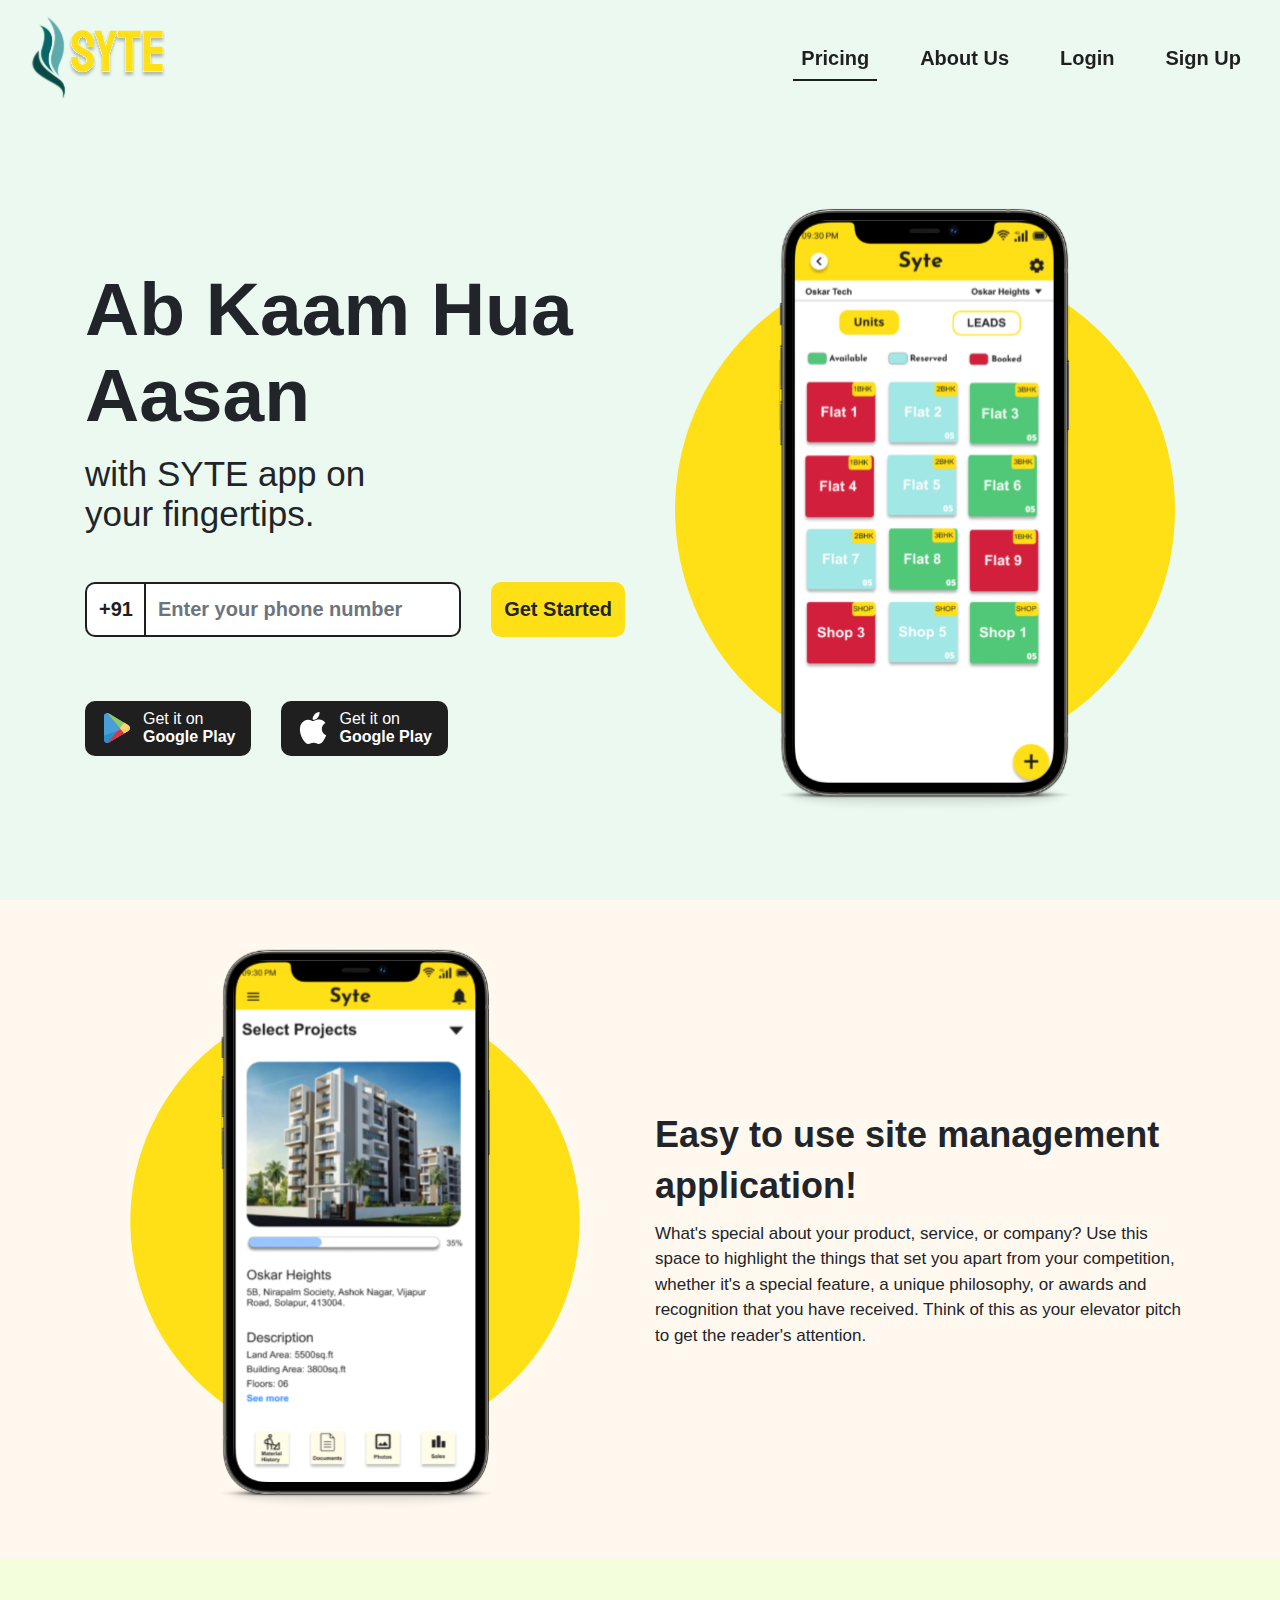
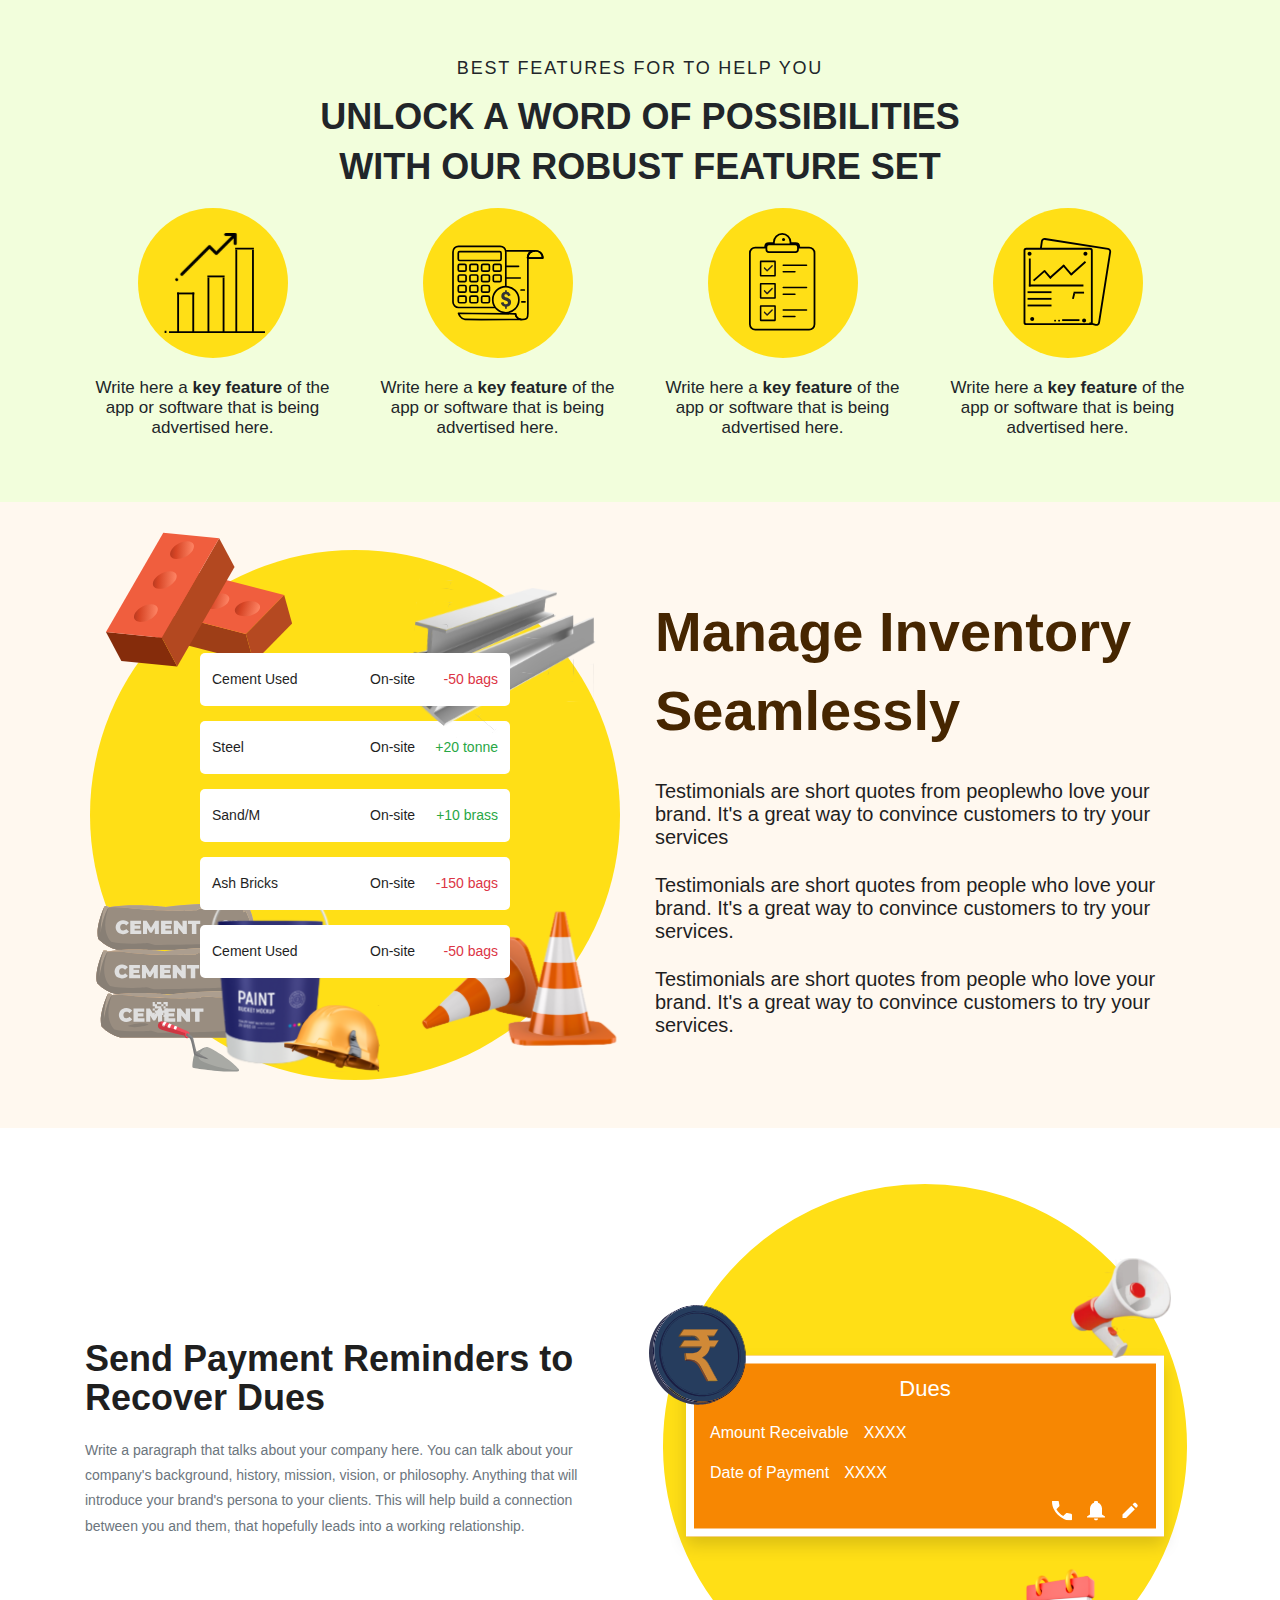
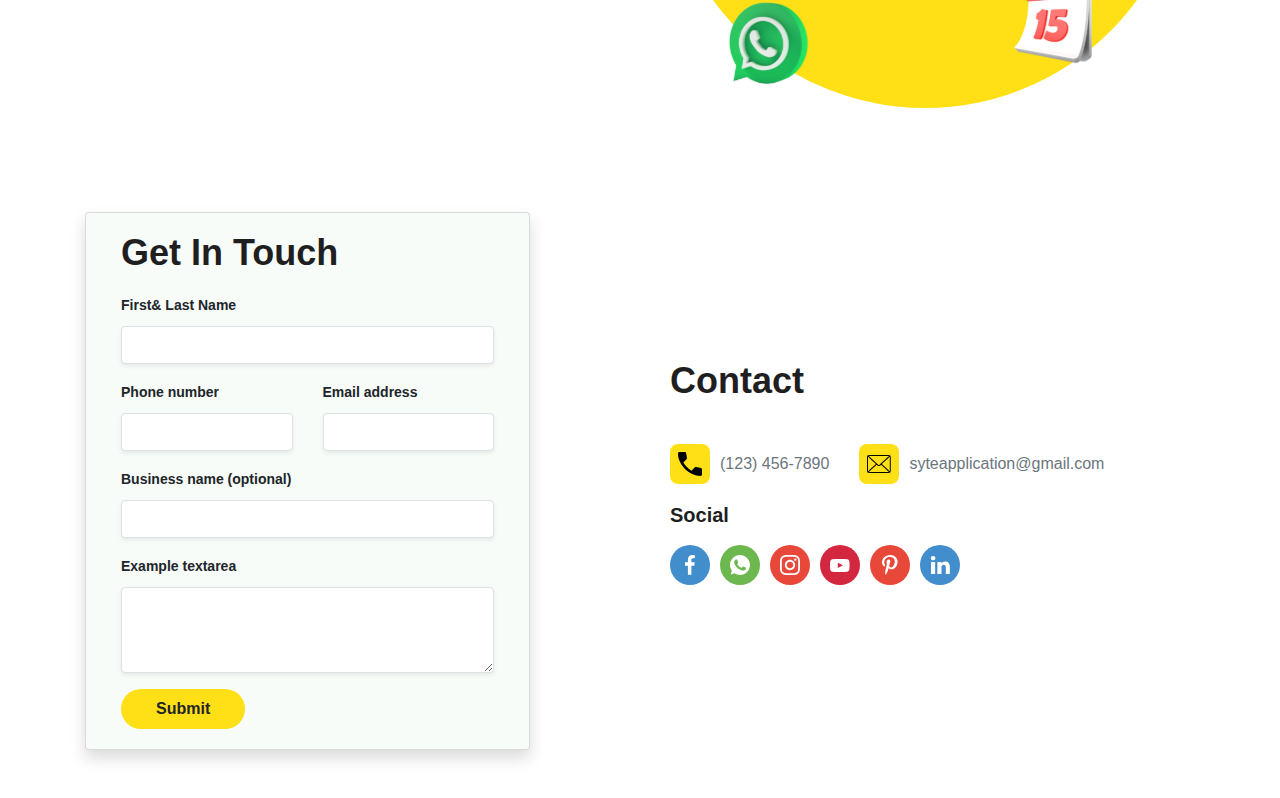
==== commit 44e3e2a6: "s" ====
--- a/index.html
+++ b/index.html
@@ -32,8 +32,8 @@
         </nav>
     </div>
 
-    <div class="container-fluid heroSection py-5 vh-100">
-        <div class="container innersection mt-5 h-100">
+    <div class="container-fluid heroSection pt-5 pb-4 pb-sm-5 vh-100">
+        <div class="container innersection mt-sm-5 mt-4 h-100">
             <div class="row justify-content-between align-items-center h-100">
                 <div class="col-lg-6 col-md-7 contantSide px-0 order-md-1 order-2">
                     <div class="row mx-0 text-sm-left text-center">
@@ -84,7 +84,7 @@
     </div>
 
     <div class="container-fluid applicationFluid h-100">
-        <div class="container applicationContainer h-100 py-5">
+        <div class="container applicationContainer h-100 pt-5 pb-sm-5 pb-4">
             <div class="row h-100 align-items-center">
                 <div class=" col-md-6 col-12">
                     <div class="applicationImg">
@@ -115,13 +115,13 @@
     </div>
     
     <div class="container-fluid featuresFluid h-100">
-        <div class="container featuresContainer h-100 py-5">
-            <div class="row featuresbg h-100 py-sm-5 py-3">
+        <div class="container featuresContainer h-100 pt-5 pb-sm-5 pb-4">
+            <div class="row featuresbg h-100 pt-sm-5 pb-5 pb-sm-3">
                 <div class="col-12 featuresMainHeading text-center">BEST FEATURES FOR TO HELP YOU</div>
                 <div class="col-12 featuresSubHeading text-center">UNLOCK A WORD OF POSSIBILITIES <br> WITH OUR ROBUST FEATURE SET</div>
             </div>
             <div class="row">
-                <div class=" col-xxl-3 col-xl-3 col-lg-3 col-md-6 col-sm-6 col-12">
+                <div class="col-xxl-3 col-xl-3 col-lg-3 col-md-6 col-sm-6 col-12">
                     <div class="featureCard">
                         <div class="row pb-3">
                             <div class="col-12">
@@ -137,7 +137,7 @@
                         </div>
                     </div>
                 </div>
-                <div class=" col-xxl-3 col-xl-3 col-lg-3 col-md-6 col-sm-6 col-12">
+                <div class="col-xxl-3 col-xl-3 col-lg-3 col-md-6 col-sm-6 col-12">
                     <div class="featureCard">
                         <div class="row pb-3">
                             <div class="col-12">
@@ -171,7 +171,7 @@
                 </div>
                 <div class=" col-xxl-3 col-xl-3 col-lg-3 col-md-6 col-sm-6 col-12">
                     <div class="featureCard">
-                        <div class="row pb-3">
+                        <div class="row pb-sm-3">
                             <div class="col-12">
                                 <div class="featureImgBg d-flex align-items-center justify-content-center">
                                     <div class="featureImg">
@@ -190,7 +190,7 @@
     </div>
     
     
-    <div class="container-fluid py-5 manageSection">
+    <div class="container-fluid pt-5 pb-sm-5 pb-3  manageSection">
         <div class="container">
             <div class="row align-items-center">
                 <div class="col-lg-6 col-md-7 col-12 leftSection">
@@ -416,7 +416,7 @@
                                         </div>
                                     </div>
                                     <div class="col-md-12">
-                                        <button class="btn submitButton shadow-none">Submit</button>
+                                        <button class="btn submitButton">Submit</button>
                                     </div>
                                 </div>
                             </form>
@@ -471,8 +471,8 @@
     </div>
 
     <!-------------off canvas ------------------->
-    <div class="container-fluid px-0" >
-            <div class="offcanvasSection hide bg-white">
+    <div class="container-fluid px-0">
+            <div class="offcanvasSection hide bg-dark">
                 <div class="offcanvasInner">
                     <div class="offcanvasHeader">
                         <div class="d-flex justify-content-between align-items-center px-3">
@@ -511,7 +511,6 @@
                 </div>
             </div>
     </div>
-    <div class="modalbackdrop hidden"></div>
 
     <script src="https://code.jquery.com/jquery-3.4.1.slim.min.js" integrity="sha384-J6qa4849blE2+poT4WnyKhv5vZF5SrPo0iEjwBvKU7imGFAV0wwj1yYfoRSJoZ+n" crossorigin="anonymous"></script>
     <script src="https://cdn.jsdelivr.net/npm/popper.js@1.16.0/dist/umd/popper.min.js" integrity="sha384-Q6E9RHvbIyZFJoft+2mJbHaEWldlvI9IOYy5n3zV9zzTtmI3UksdQRVvoxMfooAo" crossorigin="anonymous"></script>
@@ -523,18 +522,11 @@
         var offcanvasBtn = document.querySelectorAll('.offcanvasBtn');
         var offcanvasSection = document.querySelector('.offcanvasSection');
         var crossimg = document.querySelector('.crossimg');
-        var backdropModal = document.querySelector('.modalbackdrop');
         offcanvasBtn.forEach(offbtn =>{
             offbtn.addEventListener('click', () => {
             if(offcanvasSection.classList.contains('hide')){
                 offcanvasSection.classList.remove('hide');
                 offcanvasSection.classList.add('show');
-                
-                if (backdropModal.classList.contains('hidden')){
-                    backdropModal.classList.remove('hidden');
-                    backdropModal.classList.add('shows');
-
-                }
             }
             else if(offcanvasSection.classList.contains('show')) {
                 offcanvasSection.classList.remove('show');
@@ -548,7 +540,7 @@
     <script>
         $(window).scroll(function () {
             var scroll = $(window).scrollTop();
-            if (scroll >= 50) {
+            if (scroll >= 30) {
             $(".header").addClass("Header_fix");
             } else {
             $(".header").removeClass("Header_fix");
--- a/assets/css/style.min.css
+++ b/assets/css/style.min.css
@@ -1 +1 @@
-.header{background-color:rgba(0,0,0,0);transition:all .3s ease-in-out}.header.Header_fix{background-color:#ebf9f0}.header.Header_fix .navbar-brand{height:75px}.headersection .navbar-brand{height:100px;transition:all .3s ease-in-out}.headersection .navitems .navbar-nav{gap:35px}.headersection .navitems .navbar-nav .nav-item .nav-link{font-weight:600;font-size:20px;transition:all ease-in-out .3s;position:relative;color:#1f1f1f}.headersection .navitems .navbar-nav .nav-item .nav-link::before{content:"";width:0px;height:2px;position:absolute;left:0;background-color:#1f1f1f;bottom:0;transition:all ease-in-out .3s}.headersection .navitems .navbar-nav .nav-item .nav-link:hover::before{width:100%}.headersection .navitems .navbar-nav .nav-item.active .nav-link::before{width:100%}.headersection .offcanvasBtn{background-color:rgba(0,0,0,0);border:none;padding:0;display:none}.heroSection{background-color:#ebf9f0}.heroSection .innersection{padding-top:25px}.heroSection .innersection .contantSide .mainHeading{font-size:75px;font-weight:600;line-height:normal}.heroSection .innersection .contantSide .subHeading{font-size:35px;font-weight:500;line-height:normal}.heroSection .innersection .contantSide .inputBox .input-group-prepend,.heroSection .innersection .contantSide .inputBox .form-control{height:55px}.heroSection .innersection .contantSide .inputBox .input-group-prepend span{border-radius:10px 0px 0px 10px}.heroSection .innersection .contantSide .inputBox span,.heroSection .innersection .contantSide .inputBox .form-control{color:#1f1f1f;border:2px solid #1f1f1f;font-size:20px;font-weight:bolder}.heroSection .innersection .contantSide .inputBox .form-control{border-radius:0px 10px 10px 0px}.heroSection .innersection .contantSide .customBtn{background-color:#ffdf16;font-weight:bold;height:55px;transition:all .3s ease-in-out;font-size:20px;border-radius:10px}.heroSection .innersection .contantSide .customBtn:hover{background-color:#eccc00}.heroSection .innersection .contantSide .androidBtn .android_btn{text-decoration:none;background-color:#1f1f1f;transition:all .3s ease-in-out;gap:10px;font-size:16px;line-height:normal;height:55px;border-radius:10px}.heroSection .innersection .contantSide .androidBtn .android_btn:hover{background-color:#393939}.heroSection .innersection .mockSide{position:relative}.heroSection .innersection .mockSide::before{max-width:500px;height:100%;width:100%;max-height:500px;border-radius:100%;content:"";position:absolute;inset:0;margin:auto;background-color:#ffdf16}.heroSection .innersection .mockSide .heroimg{max-width:300px}@media(max-width: 1199.98px){.headersection .navbar-brand{height:80px}.heroSection{height:auto !important}.heroSection .innersection .contantSide .mainHeading{font-size:65px}.heroSection .innersection .contantSide .subHeading{font-size:32px}.heroSection .innersection .contantSide .inputBox .input-group-prepend,.heroSection .innersection .contantSide .inputBox .form-control{height:52px}.heroSection .innersection .contantSide .inputBox span,.heroSection .innersection .contantSide .inputBox .form-control{font-size:17px}.heroSection .innersection .contantSide .customBtn{height:52px;font-size:18px}.heroSection .innersection .contantSide .android_btn{font-size:15px;height:52px}.heroSection .innersection .mockSide{position:relative}.heroSection .innersection .mockSide::before{max-width:400px;max-height:400px}.heroSection .innersection .mockSide .heroimg{max-width:250px}}@media(max-width: 991.98px){.heroSection .innersection .contantSide .mainHeading{font-size:45px}.heroSection .innersection .contantSide .subHeading{font-size:25px}.heroSection .innersection .contantSide .inputBox .input-group-prepend,.heroSection .innersection .contantSide .inputBox .form-control{height:45px}.heroSection .innersection .contantSide .inputBox span,.heroSection .innersection .contantSide .inputBox .form-control{font-size:15px;padding:5px 8px}.heroSection .innersection .contantSide .customBtn{height:45px;font-size:16px}.heroSection .innersection .contantSide .android_btn{font-size:14px;height:45px}.heroSection .innersection .mockSide{position:relative}.heroSection .innersection .mockSide::before{max-width:300px;max-height:300px}.heroSection .innersection .mockSide .heroimg{max-width:200px}}@media(max-width: 767.98px){.header.Header_fix .navbar-brand{height:60px}.headersection .navbar-brand{height:65px}.headersection .navitems .navbar-nav{gap:35px}.headersection .offcanvasBtn{width:25px;display:flex}.heroSection .innersection .contantSide .mainHeading{text-align:center}.heroSection .innersection .contantSide .subHeading{text-align:center}.heroSection .innersection .contantSide .inputBox .input-group-prepend,.heroSection .innersection .contantSide .inputBox .form-control{height:45px}.heroSection .innersection .contantSide .customBtn{height:45px}.heroSection .innersection .contantSide .android_btn{height:45px}.heroSection .innersection .mockSide::before{max-width:300px;max-height:300px}}@media(max-width: 575.98px){.heroSection .innersection .contantSide .mainHeading{font-size:30px}.heroSection .innersection .contantSide .subHeading{font-size:20px}.heroSection .innersection .contantSide .inputBox span,.heroSection .innersection .contantSide .inputBox .form-control{font-size:15px}.heroSection .innersection .contantSide .customBtn{font-size:15px}.heroSection .innersection .contantSide .androidBtn{row-gap:12px}}@media screen and (max-width: 450px){.headersection{padding-left:0;padding-right:0}.headersection .navbar-brand{padding:0}.headersection .offcanvasBtn{width:25px;display:flex}.heroSection .innersection .contantSide .inputBox{margin:0px !important;gap:10px}.heroSection .innersection .contantSide .inputBox .getBtn{margin-bottom:10px;min-width:100%}.heroSection .innersection .contantSide .customBtn{width:100%}.heroSection .innersection .mockSide::before{max-width:250px;max-height:250px}.heroSection .innersection .mockSide .heroimg{max-width:180px}}.featuresFluid{background-color:#f2fedc}.featuresFluid .featuresContainer .featuresbg .featuresMainHeading{font-size:18px;font-weight:500;letter-spacing:.1em;margin-bottom:10px}.featuresFluid .featuresContainer .featuresbg .featuresSubHeading{font-size:36px;font-weight:600;line-height:1.4}.featuresFluid .featuresContainer .featureCard .featureImgBg{width:150px;height:150px;background-color:#ffdf16;border-radius:50%;margin:auto;transition:all .5s;position:relative}.featuresFluid .featuresContainer .featureCard .featureImgBg .featureImg{height:100px}.featuresFluid .featuresContainer .featureCard .featureImgBg .featureImg img{width:100%;height:100%}.featuresFluid .featuresContainer .featureCard .featutrePara{font-size:17px;font-weight:500;text-align:center;line-height:normal;margin-top:20px}.applicationFluid .applicationContainer .applicationImg{text-align:center}.applicationFluid .applicationContainer .applicationImg img{width:100%;max-width:450px}.applicationFluid .applicationContainer .applictionMainHeading{font-size:36px;font-weight:600;line-height:1.4;margin-bottom:10px}.applicationFluid .applicationContainer .applictionSubHeading{font-size:17px;font-weight:500}@media(max-width: 991.98px){.featuresFluid .featuresContainer .featureCard .featureImgBg{width:120px;height:120px}.featuresFluid .featuresContainer .featureCard .featureImgBg .featureImg{height:70px}.applicationFluid .applicationContainer .applicationImg{margin:auto}}@media(max-width: 767.98px){.featuresFluid .featuresContainer .featuresbg .featuresMainHeading{font-size:17px}.featuresFluid .featuresContainer .featuresbg .featuresSubHeading{font-size:25px;line-height:normal}.featuresFluid .featuresContainer .featureCard .featureImgBg{width:100px;height:100px}.featuresFluid .featuresContainer .featureCard .featureImgBg .featureImg{height:40px}.featuresFluid .featuresContainer .featureCard .featutrePara{font-size:15px}.applicationFluid .applicationContainer .applicationImg img{max-width:400px}.applicationFluid .applicationContainer .applictionMainHeading{font-size:25px;line-height:normal;text-align:center}.applicationFluid .applicationContainer .applictionSubHeading{font-size:15px;line-height:normal;text-align:center}}@media(max-width: 575.98px){.featuresFluid .featuresContainer .featuresbg .featuresMainHeading{font-size:12px}.featuresFluid .featuresContainer .featuresbg .featuresSubHeading{font-size:20px;line-height:normal}.featuresFluid .featuresContainer .featureCard .featureImgBg{width:80px;height:80px}.featuresFluid .featuresContainer .featureCard .featureImgBg .featureImg{height:40px}.featuresFluid .featuresContainer .featureCard .featutrePara{font-size:15px;margin-bottom:15px}.applicationFluid .applicationContainer .applictionMainHeading{margin-top:20px;font-size:25px;line-height:normal}.applicationFluid .applicationContainer .applictionSubHeading{font-size:15px}}.paymentsection{background-color:#ebf9f0}.paymentsection .paymentInner .paymentRow .paymentContent .paymentHeading{font-size:36px;line-height:1.1;color:#1f1f1f;font-weight:700;margin-bottom:20px}.paymentsection .paymentInner .paymentRow .paymentContent .paymentPara{margin-bottom:15px;line-height:1.8;font-size:14px;color:#6c757d}.paymentsection .paymentInner .paymentRow .paymentAmount{border:8px solid #fff;background-color:#ffdf16;height:540px !important;width:100%;margin:auto;border-radius:50%;position:relative}.paymentsection .paymentInner .paymentRow .paymentAmount .paymentAmountDetailOuter{position:relative;top:50%;transform:translate(-50%, -50%);left:50%;width:100% !important;padding:23px !important;display:flex;align-items:center;justify-content:center}.paymentsection .paymentInner .paymentRow .paymentAmount .paymentAmountDetailOuter .paymentAmountContent{background-color:#f78702;border:8px solid #fff}.paymentsection .paymentInner .paymentRow .paymentAmount .paymentAmountDetailOuter .paymentAmountContent .paymentAmountHeading{font-size:22px;font-weight:500;color:#fff}.paymentsection .paymentInner .paymentRow .paymentAmount .paymentAmountDetailOuter .paymentAmountContent .paymentAmountTitle{color:#fff;font-size:16px;font-weight:500}.paymentsection .paymentInner .paymentRow .paymentAmount .paymentAmountDetailOuter .paymentAmountContent .paymentAmountText{color:#fff;font-size:16px;font-weight:500}.paymentsection .paymentInner .paymentRow .paymentAmount .paymentAmountDetailOuter .paymentAmountContent .paymentLink .paymentLinkItem{margin:0;padding:0;justify-content:end;display:flex}.paymentsection .paymentInner .paymentRow .paymentAmount .paymentAmountDetailOuter .paymentAmountContent .paymentLink .paymentLinkItem .paymentLinkItems{list-style:none;padding-right:14px}.paymentsection .paymentInner .paymentRow .paymentAmount .paymentAmountDetailOuter .paymentAmountContent .paymentLink .paymentLinkItem .paymentLinkItems .paymentLinkItemLink{width:20px;height:20px;display:flex}.paymentsection .paymentInner .paymentRow .paymentAmount .paymentAmountDetailOuter .paymentAmountContent .paymentLink .paymentLinkItem .paymentLinkItems .paymentLinkItemLink img{aspect-ratio:10/10;-o-object-fit:cover;object-fit:cover}.paymentsection .paymentInner .paymentRow .paymentAmount .paymentAmountDetailOuter .paymentAmountContent .paymentLink .paymentLinkItem .paymentLinkItems:last-child{padding-right:0px}.paymentsection .paymentInner .paymentRow .paymentIcons1{width:100px;height:100px;position:absolute;top:23%;left:-3%}.paymentsection .paymentInner .paymentRow .paymentIcons1 img{aspect-ratio:10/10;-o-object-fit:contain;object-fit:contain}.paymentsection .paymentInner .paymentRow .paymentIcons2{width:100px;height:100px;position:absolute;bottom:3%;left:11%}.paymentsection .paymentInner .paymentRow .paymentIcons2 img{aspect-ratio:10/10;-o-object-fit:contain;object-fit:contain}.paymentsection .paymentInner .paymentRow .paymentIcons3{width:100px;height:100px;position:absolute;right:3%;top:14%}.paymentsection .paymentInner .paymentRow .paymentIcons3 img{aspect-ratio:10/10;-o-object-fit:contain;object-fit:contain}.paymentsection .paymentInner .paymentRow .paymentIcons4{width:100px;height:100px;position:absolute;right:15%;bottom:8%}.paymentsection .paymentInner .paymentRow .paymentIcons4 img{aspect-ratio:10/10;-o-object-fit:contain;object-fit:contain}.contactUsPage{background-color:#fff8ef}.contactUsPage .submitcard{background-color:#f7fcf9}.contactUsPage .submitcard .cardBody .contactForm .contactHeading{font-size:36px;line-height:1.1;color:#1f1f1f;font-weight:700;margin-bottom:20px}.contactUsPage .submitcard .cardBody .contactForm .form-group label{font-size:14px;padding-bottom:2px;font-weight:600}.contactUsPage .submitcard .cardBody .contactForm .form-group .form-control{border:1px solid #dee2e6}.contactUsPage .submitcard .cardBody .contactForm .form-group .form-control:active,.contactUsPage .submitcard .cardBody .contactForm .form-group .form-control:hover,.contactUsPage .submitcard .cardBody .contactForm .form-group .form-control:focus{border:1px solid #ffdf16}.contactUsPage .submitcard .cardBody .contactForm .submitButton{border:none;position:relative;padding:8px 35px;border-radius:30px;display:inline-block;font-weight:600;font-size:16px;background-color:#ffdf16}.contactUsPage .submitcard .cardBody .contactForm .submitButton:hover{background-color:#e2c300}.contactUsPage .contactDetail .headingLeft{font-size:36px;line-height:1.1;color:#1f1f1f;font-weight:700;margin-bottom:20px}.contactUsPage .contactDetail .contactDetailTitle{font-size:20px;color:#1f1f1f;font-weight:600;padding-right:10px;padding-bottom:15px}.contactUsPage .contactDetail .contactDetailImg{width:40px;height:40px;border-radius:8px;background-color:#ffdf16;padding:8px;margin-right:10px;display:flex;align-items:center;justify-content:center}.contactUsPage .contactDetail .contactDetailImg img{aspect-ratio:10/10;-o-object-fit:contain;object-fit:contain;width:100%}.contactUsPage .contactDetail .contactDetailText{font-weight:400;font-size:16px;color:#6c757d}.contactUsPage .contactDetail .socialIconItem{margin:0;padding:0;display:flex}.contactUsPage .contactDetail .socialIconItem .socialIconItems{list-style:none;padding-right:10px}.contactUsPage .contactDetail .socialIconItem .socialIconItems .socialIconItemsLink{width:40px;height:40px;display:flex;align-items:center;justify-content:center;padding:10px;border-radius:50%}.contactUsPage .contactDetail .socialIconItem .socialIconItems .socialIconItemsLink img{aspect-ratio:10/10;-o-object-fit:contain;object-fit:contain}.contactUsPage .contactDetail .socialIconItem .socialIconItems .socialIconItemsLink.fb{background-color:#428ecc}.contactUsPage .contactDetail .socialIconItem .socialIconItems .socialIconItemsLink.wa{background-color:#6cb74e}.contactUsPage .contactDetail .socialIconItem .socialIconItems .socialIconItemsLink.ins{background-color:#e84839}.contactUsPage .contactDetail .socialIconItem .socialIconItems .socialIconItemsLink.yt{background-color:#d3273f}.contactUsPage .contactDetail .socialIconItem .socialIconItems .socialIconItemsLink.pin{background-color:#e84839}.contactUsPage .contactDetail .socialIconItem .socialIconItems .socialIconItemsLink.link{background-color:#428ecc}.contactUsPage .contactDetail .socialIconItem .socialIconItems:last-child{padding-right:0px}.offcanvasSection{height:100vh;position:fixed;top:0;left:0;transition:all .5s;z-index:9999;width:100%}.offcanvasSection.hide{visibility:hidden;max-width:0px}.offcanvasSection.hide .offcanvasInner{display:none}.offcanvasSection.show{visibility:visible;max-width:290px}.offcanvasSection .offcanvasInner .offcanvasHeader .offcanvasLogoImg{width:100px;height:100px}.offcanvasSection .offcanvasInner .offcanvasHeader .offcanvasLogoImg img{aspect-ratio:10/10;-o-object-fit:contain;object-fit:contain}.offcanvasSection .offcanvasInner .offcanvasHeader .closeBtn{width:30px;height:30px;display:flex;align-items:center;justify-content:center;padding:7px;background:#ffdf16;border-radius:50%}.offcanvasSection .offcanvasInner .offcanvasHeader .closeBtn img{aspect-ratio:10/10;-o-object-fit:contain;object-fit:contain}.offcanvasSection .offcanvasInner .offcanvasBody .offcanvasItems{margin:0;padding:0}.offcanvasSection .offcanvasInner .offcanvasBody .offcanvasItems .offcanvasList{list-style:none}.offcanvasSection .offcanvasInner .offcanvasBody .offcanvasItems .offcanvasList .offcanvasListLink{display:flex;color:#1f1f1f;font-size:16px;width:100%;padding:10px 10px;text-decoration:none}.offcanvasSection .offcanvasInner .offcanvasBody .offcanvasItems .offcanvasList .offcanvasListLink:hover{background-color:#ffdf16;color:#1f1f1f}.modalbackdrop{position:fixed;top:0;left:0;z-index:1029;width:100vw;height:100vh;background-color:#000}.modalbackdrop.hidden{opacity:0}.modalbackdrop.shows{opacity:.5}@media(max-width: 1199.98px){.paymentsection .paymentInner .paymentRow .paymentAmount{height:450px !important}.paymentsection .paymentInner .paymentRow .paymentAmount .paymentAmountDetailOuter{width:87%}.paymentsection .paymentInner .paymentRow .paymentIcons3{top:6%}.paymentsection .paymentInner .paymentRow .paymentIcons4{bottom:6%}}@media(max-width: 991.98px){.paymentsection .paymentInner .paymentRow .paymentContent .paymentHeading{font-size:30px}.paymentsection .paymentInner .paymentRow .paymentAmount{height:330px !important}.paymentsection .paymentInner .paymentRow .paymentAmount .paymentAmountDetailOuter{z-index:0;padding:28px !important}.paymentsection .paymentInner .paymentRow .paymentAmount .paymentAmountDetailOuter .paymentAmountContent .paymentAmountHeading{font-size:18px}.paymentsection .paymentInner .paymentRow .paymentAmount .paymentAmountDetailOuter .paymentAmountContent .paymentAmountTitle{font-size:14px}.paymentsection .paymentInner .paymentRow .paymentAmount .paymentAmountDetailOuter .paymentAmountContent .paymentAmountText{font-size:14px}.paymentsection .paymentInner .paymentRow .paymentAmount .paymentAmountDetailOuter .paymentAmountContent .paymentLink .paymentLinkItem .paymentLinkItems .paymentLinkItemLink{width:18px;height:18px}.paymentsection .paymentInner .paymentRow .paymentIcons1{width:70px;height:70px;top:15%;left:1%}.paymentsection .paymentInner .paymentRow .paymentIcons2{width:70px;height:70px}.paymentsection .paymentInner .paymentRow .paymentIcons3{width:70px;height:70px;right:5%;top:1%}.paymentsection .paymentInner .paymentRow .paymentIcons4{width:70px;height:70px;bottom:0}.contactUsPage .submitcard .cardBody .contactForm .contactHeading{font-size:30px}.contactUsPage .contactDetail .headingLeft{font-size:30px}}@media(max-width: 767.98px){.paymentsection .paymentInner .paymentRow .paymentContent .paymentHeading{font-size:28px}.paymentsection .paymentInner .paymentRow .paymentAmount{height:510px !important}.paymentsection .paymentInner .paymentRow .paymentAmount .paymentAmountDetailOuter{z-index:0;padding:30px !important}.paymentsection .paymentInner .paymentRow .paymentIcons1{width:100px;height:100px;top:25%;left:-5%}.paymentsection .paymentInner .paymentRow .paymentIcons2{width:100px;height:100px}.paymentsection .paymentInner .paymentRow .paymentIcons3{width:100px;height:100px;right:0%;top:13%}.paymentsection .paymentInner .paymentRow .paymentIcons4{width:100px;height:100px;bottom:50px}.contactUsPage .submitcard .cardBody .contactForm .contactHeading{font-size:28px}.contactUsPage .contactDetail .headingLeft{font-size:28px}}@media(max-width: 575.98px){.paymentsection .paymentInner .paymentRow .paymentContent .paymentHeading{font-size:22px}.paymentsection .paymentInner .paymentRow .paymentAmount{max-width:330px;width:100%;max-height:330px !important;height:100%}.paymentsection .paymentInner .paymentRow .paymentAmount .paymentAmountDetailOuter{padding:26px !important}.paymentsection .paymentInner .paymentRow .paymentAmount .paymentAmountDetailOuter .paymentAmountContent .paymentAmountTitle{font-size:12px}.paymentsection .paymentInner .paymentRow .paymentAmount .paymentAmountDetailOuter .paymentAmountContent .paymentAmountText{font-size:12px}.paymentsection .paymentInner .paymentRow .paymentAmount .paymentAmountDetailOuter .paymentAmountContent .paymentLink .paymentLinkItem .paymentLinkItems .paymentLinkItemLink{width:14px;height:14px}.paymentsection .paymentInner .paymentRow .paymentIcons1{width:60px;height:60px;top:18%;left:1%}.paymentsection .paymentInner .paymentRow .paymentIcons2{width:60px;height:60px}.paymentsection .paymentInner .paymentRow .paymentIcons3{width:60px;height:60px;right:6%;top:6%}.paymentsection .paymentInner .paymentRow .paymentIcons4{width:60px;height:60px;bottom:10px}.contactUsPage .submitcard .cardBody .contactForm .contactHeading{font-size:22px}.contactUsPage .contactDetail .headingLeft{font-size:22px}.contactUsPage .contactDetail .contactDetailImg{width:36px;height:36px;padding:10px}.contactUsPage .contactDetail .socialIconItem .socialIconItems .socialIconItemsLink{width:36px;height:36px}}@media screen and (max-width: 390px){.paymentsection .paymentInner .paymentRow .paymentContent .paymentHeading{font-size:20px}.paymentsection .paymentInner .paymentRow .paymentAmount{max-width:260px;width:100%;max-height:260px !important;height:100%}.paymentsection .paymentInner .paymentRow .paymentAmount .paymentAmountDetailOuter{padding:26px !important}.paymentsection .paymentInner .paymentRow .paymentAmount .paymentAmountDetailOuter .paymentAmountContent .paymentAmountHeading{font-size:16px}.paymentsection .paymentInner .paymentRow .paymentAmount .paymentAmountDetailOuter .paymentAmountContent .paymentAmountTitle{font-size:12px}.paymentsection .paymentInner .paymentRow .paymentAmount .paymentAmountDetailOuter .paymentAmountContent .paymentAmountText{font-size:12px}.paymentsection .paymentInner .paymentRow .paymentAmount .paymentAmountDetailOuter .paymentAmountContent .paymentLink .paymentLinkItem .paymentLinkItems{padding-right:8px}.paymentsection .paymentInner .paymentRow .paymentAmount .paymentAmountDetailOuter .paymentAmountContent .paymentLink .paymentLinkItem .paymentLinkItems .paymentLinkItemLink{width:14px;height:14px}.paymentsection .paymentInner .paymentRow .paymentIcons1{width:50px;height:50px;top:14%;left:3%}.paymentsection .paymentInner .paymentRow .paymentIcons2{width:50px;height:50px;bottom:0;left:19%}.paymentsection .paymentInner .paymentRow .paymentIcons3{width:50px;height:50px;right:12%;top:-2%}.paymentsection .paymentInner .paymentRow .paymentIcons4{width:50px;height:50px;bottom:2px}.contactUsPage .submitcard .cardBody .contactForm .contactHeading{font-size:20px}.contactUsPage .contactDetail .headingLeft{font-size:20px}.contactUsPage .contactDetail .contactDetailImg{width:30px;height:30px;padding:8px}}.manageSection{background-color:#fff8ef}.manageSection .leftSection .cirleBox{max-width:530px;max-height:530px;width:100%;height:100%;margin:auto;padding:110px;background-color:#ffdf16;display:flex;align-items:center;justify-content:center;position:relative}.manageSection .leftSection .cirleBox .textBox{background-color:#fff;color:#1f1f1f;font-size:14px;padding:16px 12px;font-weight:500;border-radius:5px;margin-bottom:15px;white-space:nowrap}.manageSection .leftSection .cirleBox .textBox.box1{z-index:2}.manageSection .leftSection .cirleBox .textBox:last-child{margin-bottom:0}.manageSection .leftSection .cirleBox .imagesBox{position:absolute;width:100%;height:100%;inset:0}.manageSection .leftSection .cirleBox .imagesBox .topLeftImg{display:block;height:205px;position:absolute;top:-49px;left:0px;transform:rotate(342deg)}.manageSection .leftSection .cirleBox .imagesBox .topRightImg{position:absolute;height:202px;right:15px;top:15px;z-index:1}.manageSection .leftSection .cirleBox .imagesBox .bottomLeftImg{position:absolute;bottom:0;left:0;height:215px}.manageSection .leftSection .cirleBox .imagesBox .bottomRighttImg{position:absolute;height:202px;bottom:0;right:0}.manageSection .rightSection .secHeading{font-size:56px;line-height:1.4;font-weight:700;color:#462601;margin-bottom:30px}.manageSection .rightSection .secText{font-size:20px;line-height:normal;font-weight:400;color:#1f1f1f;margin-bottom:25px}.manageSection .rightSection .secText:last-child{margin-bottom:0 !important}@media(max-width: 1199.98px){.manageSection .leftSection .cirleBox{padding:80px;max-width:430px;max-height:430px}.manageSection .leftSection .cirleBox .imagesBox .topLeftImg{height:140px;top:-55px;left:15px}.manageSection .leftSection .cirleBox .imagesBox .topRightImg{height:140px;right:10px;top:10px}.manageSection .leftSection .cirleBox .imagesBox .bottomLeftImg{height:140px}.manageSection .leftSection .cirleBox .imagesBox .bottomRighttImg{height:140px}.manageSection .rightSection .secHeading{font-size:42px}.manageSection .rightSection .secText{font-size:18px}}@media(max-width: 991.98px){.manageSection .leftSection .cirleBox{padding:70px;max-width:380px;max-height:380px}.manageSection .leftSection .cirleBox .textBox{font-size:13px;padding:12px 10px;margin-bottom:10px}.manageSection .leftSection .cirleBox .imagesBox .topLeftImg{height:100px;top:-15px;left:25px}.manageSection .leftSection .cirleBox .imagesBox .topRightImg{height:110px;right:15px;top:30px}.manageSection .leftSection .cirleBox .imagesBox .bottomLeftImg{height:120px}.manageSection .leftSection .cirleBox .imagesBox .bottomRighttImg{height:120px}.manageSection .rightSection .secHeading{font-size:28px}.manageSection .rightSection .secText{font-size:16px}}@media(max-width: 767.98px){.manageSection .rightSection{padding-top:40px;text-align:center}.manageSection .rightSection .secText{margin-bottom:15px}}@media(max-width: 575.98px){.manageSection .rightSection{padding-top:30px}.manageSection .rightSection .secHeading{font-size:24px;margin-bottom:20px}.manageSection .rightSection .secText{font-size:14px}}@media only screen and (max-width: 450px){.manageSection .leftSection{padding:0}.manageSection .leftSection .cirleBox{width:290px;height:290px;padding:35px}.manageSection .leftSection .cirleBox .textBox{font-size:12px;padding:8px 6px}.manageSection .leftSection .cirleBox .imagesBox .topLeftImg{height:80px;top:-15px;left:0}.manageSection .leftSection .cirleBox .imagesBox .topRightImg{height:95px;right:0px;top:15px}.manageSection .leftSection .cirleBox .imagesBox .bottomLeftImg{height:90px}.manageSection .leftSection .cirleBox .imagesBox .bottomRighttImg{height:80px}.manageSection .rightSection{padding-top:30px}.manageSection .rightSection .secHeading{font-size:22px;margin-bottom:15px}}/*# sourceMappingURL=style.min.css.map */+.header{background-color:rgba(0,0,0,0);transition:all .3s ease-in-out}.header.Header_fix{background-color:#ebf9f0}.header.Header_fix .navbar-brand{height:75px}.headersection .navbar-brand{height:100px;transition:all .3s ease-in-out}.headersection .navitems .navbar-nav{gap:35px}.headersection .navitems .navbar-nav .nav-item .nav-link{font-weight:600;font-size:20px;transition:all ease-in-out .3s;position:relative;color:#1f1f1f}.headersection .navitems .navbar-nav .nav-item .nav-link::before{content:"";width:0px;height:2px;position:absolute;left:0;background-color:#1f1f1f;bottom:0;transition:all ease-in-out .3s}.headersection .navitems .navbar-nav .nav-item .nav-link:hover::before{width:100%}.headersection .navitems .navbar-nav .nav-item.active .nav-link::before{width:100%}.headersection .offcanvasBtn{background-color:rgba(0,0,0,0);border:none;padding:0;display:none}.heroSection{min-height:100vh;background-color:#ebf9f0}.heroSection .innersection{padding-top:25px}.heroSection .innersection .contantSide .mainHeading{font-size:75px;font-weight:600;line-height:normal}.heroSection .innersection .contantSide .subHeading{font-size:35px;font-weight:500;line-height:normal}.heroSection .innersection .contantSide .inputBox .input-group-prepend,.heroSection .innersection .contantSide .inputBox .form-control{height:55px}.heroSection .innersection .contantSide .inputBox .input-group-prepend span{border-right:none;border-radius:10px 0px 0px 10px}.heroSection .innersection .contantSide .inputBox span,.heroSection .innersection .contantSide .inputBox .form-control{color:#1f1f1f;border:2px solid #1f1f1f;font-size:20px;font-weight:bolder}.heroSection .innersection .contantSide .inputBox .form-control{border-radius:0px 10px 10px 0px}.heroSection .innersection .contantSide .customBtn{background-color:#ffdf16;font-weight:bold;height:55px;transition:all .3s ease-in-out;font-size:20px;border-radius:10px}.heroSection .innersection .contantSide .customBtn:hover{background-color:#eccc00}.heroSection .innersection .contantSide .androidBtn .android_btn{text-decoration:none;background-color:#1f1f1f;transition:all .3s ease-in-out;gap:10px;font-size:16px;line-height:normal;height:55px;border-radius:10px}.heroSection .innersection .contantSide .androidBtn .android_btn:hover{background-color:#393939}.heroSection .innersection .mockSide{position:relative}.heroSection .innersection .mockSide::before{max-width:500px;height:100%;width:100%;max-height:500px;border-radius:100%;content:"";position:absolute;inset:0;margin:auto;background-color:#ffdf16}.heroSection .innersection .mockSide .heroimg{max-width:300px}@media(max-width: 1199.98px){.headersection .navbar-brand{height:80px}.heroSection{height:auto !important}.heroSection .innersection .contantSide .mainHeading{font-size:65px}.heroSection .innersection .contantSide .subHeading{font-size:32px}.heroSection .innersection .contantSide .inputBox .input-group-prepend,.heroSection .innersection .contantSide .inputBox .form-control{height:52px}.heroSection .innersection .contantSide .inputBox span,.heroSection .innersection .contantSide .inputBox .form-control{font-size:17px}.heroSection .innersection .contantSide .customBtn{height:52px;font-size:18px}.heroSection .innersection .contantSide .android_btn{font-size:15px;height:52px}.heroSection .innersection .mockSide{position:relative}.heroSection .innersection .mockSide::before{max-width:400px;max-height:400px}.heroSection .innersection .mockSide .heroimg{max-width:250px}}@media(max-width: 991.98px){.heroSection .innersection .contantSide .mainHeading{font-size:45px}.heroSection .innersection .contantSide .subHeading{font-size:25px}.heroSection .innersection .contantSide .inputBox .input-group-prepend,.heroSection .innersection .contantSide .inputBox .form-control{height:45px}.heroSection .innersection .contantSide .inputBox span,.heroSection .innersection .contantSide .inputBox .form-control{font-size:15px;padding:5px 8px}.heroSection .innersection .contantSide .customBtn{height:45px;font-size:16px}.heroSection .innersection .contantSide .android_btn{font-size:14px;height:45px}.heroSection .innersection .mockSide{position:relative}.heroSection .innersection .mockSide::before{max-width:300px;max-height:300px}.heroSection .innersection .mockSide .heroimg{max-width:200px}}@media(max-width: 767.98px){.header{background-color:#ebf9f0}.header.Header_fix .navbar-brand{height:60px}.headersection .navbar-brand{height:65px}.headersection .navitems .navbar-nav{gap:35px}.headersection .offcanvasBtn{width:25px;display:flex}.heroSection .innersection .contantSide .mainHeading{text-align:center}.heroSection .innersection .contantSide .subHeading{text-align:center}.heroSection .innersection .contantSide .inputBox .input-group-prepend,.heroSection .innersection .contantSide .inputBox .form-control{height:45px}.heroSection .innersection .contantSide .customBtn{height:45px}.heroSection .innersection .contantSide .android_btn{height:45px}.heroSection .innersection .mockSide::before{max-width:300px;max-height:300px}}@media(max-width: 575.98px){.header.Header_fix .navbar-brand{height:55px}.headersection{padding-left:0;padding-right:0}.headersection .navbar-brand{height:60px;padding:0}.headersection .offcanvasBtn{width:25px}.heroSection .innersection .contantSide .mainHeading{font-size:30px}.heroSection .innersection .contantSide .subHeading{font-size:20px}.heroSection .innersection .contantSide .inputBox span,.heroSection .innersection .contantSide .inputBox .form-control{font-size:15px}.heroSection .innersection .contantSide .customBtn{font-size:15px}.heroSection .innersection .contantSide .androidBtn{gap:12px}.heroSection .innersection .contantSide .androidBtn .col-auto{padding:0}.heroSection .innersection .contantSide .androidBtn .android_btn{padding:4px 8px !important;font-size:13px;gap:5px}}@media screen and (max-width: 450px){.headersection{padding-left:0;padding-right:0}.headersection .navbar-brand{padding:0}.headersection .offcanvasBtn{width:25px;display:flex}.heroSection .innersection .contantSide .inputBox{margin:0px !important;gap:10px}.heroSection .innersection .contantSide .inputBox .getBtn{margin-bottom:10px;min-width:100%}.heroSection .innersection .contantSide .customBtn{width:100%}.heroSection .innersection .mockSide::before{max-width:300px;max-height:300px}.heroSection .innersection .mockSide .heroimg{max-width:180px}}.featuresFluid{background-color:#f2fedc}.featuresFluid .featuresContainer .featuresbg .featuresMainHeading{font-size:18px;font-weight:500;letter-spacing:.1em;margin-bottom:10px}.featuresFluid .featuresContainer .featuresbg .featuresSubHeading{font-size:36px;font-weight:600;line-height:1.4}.featuresFluid .featuresContainer .featureCard .featureImgBg{width:150px;height:150px;background-color:#ffdf16;border-radius:50%;margin:auto;transition:all .5s;position:relative}.featuresFluid .featuresContainer .featureCard .featureImgBg .featureImg{height:100px}.featuresFluid .featuresContainer .featureCard .featureImgBg .featureImg img{width:100%;height:100%}.featuresFluid .featuresContainer .featureCard .featutrePara{font-size:17px;font-weight:500;text-align:center;line-height:normal;margin-top:20px}.applicationFluid{background-color:#fff8ef}.applicationFluid .applicationContainer .applicationImg{text-align:center}.applicationFluid .applicationContainer .applicationImg img{width:100%;max-width:450px}.applicationFluid .applicationContainer .applictionMainHeading{font-size:36px;font-weight:600;line-height:1.4;margin-bottom:10px}.applicationFluid .applicationContainer .applictionSubHeading{font-size:17px}@media(max-width: 991.98px){.featuresFluid .featuresContainer .featureCard .featureImgBg{width:120px;height:120px}.featuresFluid .featuresContainer .featureCard .featureImgBg .featureImg{height:70px}.applicationFluid .applicationContainer .applicationImg{margin:auto}}@media(max-width: 767.98px){.featuresFluid .featuresContainer .featuresbg .featuresMainHeading{font-size:17px}.featuresFluid .featuresContainer .featuresbg .featuresSubHeading{font-size:25px;line-height:normal}.featuresFluid .featuresContainer .featureCard .featureImgBg{width:100px;height:100px}.featuresFluid .featuresContainer .featureCard .featureImgBg .featureImg{height:40px}.featuresFluid .featuresContainer .featureCard .featutrePara{font-size:15px}.applicationFluid .applicationContainer .applicationImg img{max-width:400px}.applicationFluid .applicationContainer .applictionMainHeading{font-size:25px;line-height:normal;text-align:center}.applicationFluid .applicationContainer .applictionSubHeading{font-size:15px;line-height:normal;text-align:center}}@media(max-width: 575.98px){.featuresFluid .featuresContainer .featuresbg .featuresMainHeading{font-size:12px}.featuresFluid .featuresContainer .featuresbg .featuresSubHeading{font-size:20px;line-height:normal}.featuresFluid .featuresContainer .featureCard .featureImgBg{width:80px;height:80px}.featuresFluid .featuresContainer .featureCard .featureImgBg .featureImg{height:40px}.featuresFluid .featuresContainer .featureCard .featutrePara{font-size:15px;margin-bottom:15px}.applicationFluid .applicationContainer .applictionMainHeading{margin-top:20px;font-size:25px;line-height:normal}.applicationFluid .applicationContainer .applictionSubHeading{font-size:14px}}.paymentsection .paymentInner .paymentRow .paymentContent .paymentHeading{font-size:36px;line-height:1.1;color:#1f1f1f;font-weight:700;margin-bottom:20px}.paymentsection .paymentInner .paymentRow .paymentContent .paymentPara{margin-bottom:15px;line-height:1.8;font-size:14px;color:#6c757d}.paymentsection .paymentInner .paymentRow .paymentAmount{border:8px solid #fff;background-color:#ffdf16;height:540px !important;width:100%;margin:auto;border-radius:50%;position:relative}.paymentsection .paymentInner .paymentRow .paymentAmount .paymentAmountDetailOuter{position:relative;top:50%;transform:translate(-50%, -50%);left:50%;width:100% !important;padding:23px !important;display:flex;align-items:center;justify-content:center}.paymentsection .paymentInner .paymentRow .paymentAmount .paymentAmountDetailOuter .paymentAmountContent{background-color:#f78702;border:8px solid #fff}.paymentsection .paymentInner .paymentRow .paymentAmount .paymentAmountDetailOuter .paymentAmountContent .paymentAmountHeading{font-size:22px;font-weight:500;color:#fff}.paymentsection .paymentInner .paymentRow .paymentAmount .paymentAmountDetailOuter .paymentAmountContent .paymentAmountTitle{color:#fff;font-size:16px;font-weight:500}.paymentsection .paymentInner .paymentRow .paymentAmount .paymentAmountDetailOuter .paymentAmountContent .paymentAmountText{color:#fff;font-size:16px;font-weight:500}.paymentsection .paymentInner .paymentRow .paymentAmount .paymentAmountDetailOuter .paymentAmountContent .paymentLink .paymentLinkItem{margin:0;padding:0;justify-content:end;display:flex}.paymentsection .paymentInner .paymentRow .paymentAmount .paymentAmountDetailOuter .paymentAmountContent .paymentLink .paymentLinkItem .paymentLinkItems{list-style:none;padding-right:14px}.paymentsection .paymentInner .paymentRow .paymentAmount .paymentAmountDetailOuter .paymentAmountContent .paymentLink .paymentLinkItem .paymentLinkItems .paymentLinkItemLink{width:20px;height:20px;display:flex}.paymentsection .paymentInner .paymentRow .paymentAmount .paymentAmountDetailOuter .paymentAmountContent .paymentLink .paymentLinkItem .paymentLinkItems .paymentLinkItemLink img{aspect-ratio:10/10;-o-object-fit:cover;object-fit:cover}.paymentsection .paymentInner .paymentRow .paymentAmount .paymentAmountDetailOuter .paymentAmountContent .paymentLink .paymentLinkItem .paymentLinkItems:last-child{padding-right:0px}.paymentsection .paymentInner .paymentRow .paymentIcons1{width:100px;height:100px;position:absolute;top:23%;left:-3%}.paymentsection .paymentInner .paymentRow .paymentIcons1 img{aspect-ratio:10/10;-o-object-fit:contain;object-fit:contain}.paymentsection .paymentInner .paymentRow .paymentIcons2{width:100px;height:100px;position:absolute;bottom:3%;left:11%}.paymentsection .paymentInner .paymentRow .paymentIcons2 img{aspect-ratio:10/10;-o-object-fit:contain;object-fit:contain}.paymentsection .paymentInner .paymentRow .paymentIcons3{width:100px;height:100px;position:absolute;right:3%;top:14%}.paymentsection .paymentInner .paymentRow .paymentIcons3 img{aspect-ratio:10/10;-o-object-fit:contain;object-fit:contain}.paymentsection .paymentInner .paymentRow .paymentIcons4{width:100px;height:100px;position:absolute;right:15%;bottom:8%}.paymentsection .paymentInner .paymentRow .paymentIcons4 img{aspect-ratio:10/10;-o-object-fit:contain;object-fit:contain}.contactUsPage .submitcard{background-color:#f7fcf9}.contactUsPage .submitcard .cardBody .contactForm .contactHeading{font-size:36px;line-height:1.1;color:#1f1f1f;font-weight:700;margin-bottom:20px}.contactUsPage .submitcard .cardBody .contactForm .form-group label{font-size:14px;padding-bottom:2px;font-weight:600}.contactUsPage .submitcard .cardBody .contactForm .form-group .form-control{border:1px solid #dee2e6}.contactUsPage .submitcard .cardBody .contactForm .form-group .form-control:active,.contactUsPage .submitcard .cardBody .contactForm .form-group .form-control:hover,.contactUsPage .submitcard .cardBody .contactForm .form-group .form-control:focus{border:1px solid #ffdf16}.contactUsPage .submitcard .cardBody .contactForm .submitButton{border:none;position:relative;padding:8px 35px;border-radius:30px;display:inline-block;font-weight:600;font-size:16px;background-color:#ffdf16}.contactUsPage .submitcard .cardBody .contactForm .submitButton:hover{background-color:#e2c300}.contactUsPage .contactDetail .headingLeft{font-size:36px;line-height:1.1;color:#1f1f1f;font-weight:700;margin-bottom:20px}.contactUsPage .contactDetail .contactDetailTitle{font-size:20px;color:#1f1f1f;font-weight:600;padding-right:10px;padding-bottom:15px}.contactUsPage .contactDetail .contactDetailImg{width:40px;height:40px;border-radius:8px;background-color:#ffdf16;padding:8px;margin-right:10px;display:flex;align-items:center;justify-content:center}.contactUsPage .contactDetail .contactDetailImg img{aspect-ratio:10/10;-o-object-fit:contain;object-fit:contain;width:100%}.contactUsPage .contactDetail .contactDetailText{font-weight:400;font-size:16px;color:#6c757d}.contactUsPage .contactDetail .socialIconItem{margin:0;padding:0;display:flex}.contactUsPage .contactDetail .socialIconItem .socialIconItems{list-style:none;padding-right:10px}.contactUsPage .contactDetail .socialIconItem .socialIconItems .socialIconItemsLink{width:40px;height:40px;display:flex;align-items:center;justify-content:center;padding:10px;border-radius:50%}.contactUsPage .contactDetail .socialIconItem .socialIconItems .socialIconItemsLink img{aspect-ratio:10/10;-o-object-fit:contain;object-fit:contain}.contactUsPage .contactDetail .socialIconItem .socialIconItems .socialIconItemsLink.fb{background-color:#428ecc}.contactUsPage .contactDetail .socialIconItem .socialIconItems .socialIconItemsLink.wa{background-color:#6cb74e}.contactUsPage .contactDetail .socialIconItem .socialIconItems .socialIconItemsLink.ins{background-color:#e84839}.contactUsPage .contactDetail .socialIconItem .socialIconItems .socialIconItemsLink.yt{background-color:#d3273f}.contactUsPage .contactDetail .socialIconItem .socialIconItems .socialIconItemsLink.pin{background-color:#e84839}.contactUsPage .contactDetail .socialIconItem .socialIconItems .socialIconItemsLink.link{background-color:#428ecc}.contactUsPage .contactDetail .socialIconItem .socialIconItems:last-child{padding-right:0px}.offcanvasButton .offcanvas{position:relative}.offcanvasButton .offcanvas .offcanvasSection{background:red;height:100vh;position:absolute;top:0;left:0;transition:all .5s;z-index:2}.offcanvasButton .offcanvas .offcanvasSection.hide{visibility:hidden;width:0px}.offcanvasButton .offcanvas .offcanvasSection.hide .offcanvasInner{display:none}.offcanvasButton .offcanvas .offcanvasSection.show{visibility:visible;width:290px}.offcanvasButton .offcanvas .offcanvasSection.show .offcanvasInner{display:flex}.offcanvasSection{height:100vh;position:fixed;top:0;left:0;transition:all .5s;z-index:9999;width:100%}.offcanvasSection.hide{visibility:hidden;max-width:0px}.offcanvasSection.hide .offcanvasInner{display:none}.offcanvasSection.show{visibility:visible;max-width:290px}.offcanvasSection .offcanvasInner .offcanvasHeader .offcanvasLogoImg{width:100px;height:100px}.offcanvasSection .offcanvasInner .offcanvasHeader .offcanvasLogoImg img{aspect-ratio:10/10;-o-object-fit:contain;object-fit:contain}.offcanvasSection .offcanvasInner .offcanvasHeader .closeBtn{width:30px;height:30px;display:flex;align-items:center;justify-content:center;padding:7px;background:#ffdf16;border-radius:50%}.offcanvasSection .offcanvasInner .offcanvasHeader .closeBtn img{aspect-ratio:10/10;-o-object-fit:contain;object-fit:contain}.offcanvasSection .offcanvasInner .offcanvasBody .offcanvasItems{margin:0;padding:0}.offcanvasSection .offcanvasInner .offcanvasBody .offcanvasItems .offcanvasList{list-style:none;border-bottom:1px solid #495057}.offcanvasSection .offcanvasInner .offcanvasBody .offcanvasItems .offcanvasList .offcanvasListLink{display:flex;color:#fff;font-size:16px;width:100%;padding:10px 10px;text-decoration:none}.offcanvasSection .offcanvasInner .offcanvasBody .offcanvasItems .offcanvasList .offcanvasListLink:hover{background-color:#ffdf16;color:#1f1f1f}@media(max-width: 1199.98px){.paymentsection .paymentInner .paymentRow .paymentAmount{height:450px !important}.paymentsection .paymentInner .paymentRow .paymentAmount .paymentAmountDetailOuter{width:87%}.paymentsection .paymentInner .paymentRow .paymentIcons3{top:6%}.paymentsection .paymentInner .paymentRow .paymentIcons4{bottom:6%}}@media(max-width: 991.98px){.paymentsection .paymentInner .paymentRow .paymentContent .paymentHeading{font-size:30px}.paymentsection .paymentInner .paymentRow .paymentAmount{height:330px !important}.paymentsection .paymentInner .paymentRow .paymentAmount .paymentAmountDetailOuter{z-index:0;padding:28px !important}.paymentsection .paymentInner .paymentRow .paymentAmount .paymentAmountDetailOuter .paymentAmountContent .paymentAmountHeading{font-size:18px}.paymentsection .paymentInner .paymentRow .paymentAmount .paymentAmountDetailOuter .paymentAmountContent .paymentAmountTitle{font-size:14px}.paymentsection .paymentInner .paymentRow .paymentAmount .paymentAmountDetailOuter .paymentAmountContent .paymentAmountText{font-size:14px}.paymentsection .paymentInner .paymentRow .paymentAmount .paymentAmountDetailOuter .paymentAmountContent .paymentLink .paymentLinkItem .paymentLinkItems .paymentLinkItemLink{width:18px;height:18px}.paymentsection .paymentInner .paymentRow .paymentIcons1{width:70px;height:70px;top:15%;left:1%}.paymentsection .paymentInner .paymentRow .paymentIcons2{width:70px;height:70px}.paymentsection .paymentInner .paymentRow .paymentIcons3{width:70px;height:70px;right:5%;top:1%}.paymentsection .paymentInner .paymentRow .paymentIcons4{width:70px;height:70px;bottom:0}.contactUsPage .submitcard .cardBody .contactForm .contactHeading{font-size:30px}.contactUsPage .contactDetail .headingLeft{font-size:30px}}@media(max-width: 767.98px){.paymentsection .paymentInner .paymentRow .paymentContent .paymentHeading{font-size:28px}.paymentsection .paymentInner .paymentRow .paymentAmount{height:510px !important}.paymentsection .paymentInner .paymentRow .paymentAmount .paymentAmountDetailOuter{z-index:0;padding:30px !important}.paymentsection .paymentInner .paymentRow .paymentIcons1{width:100px;height:100px;top:25%;left:-5%}.paymentsection .paymentInner .paymentRow .paymentIcons2{width:100px;height:100px}.paymentsection .paymentInner .paymentRow .paymentIcons3{width:100px;height:100px;right:0%;top:13%}.paymentsection .paymentInner .paymentRow .paymentIcons4{width:100px;height:100px;bottom:50px}.contactUsPage .submitcard .cardBody .contactForm .contactHeading{font-size:28px}.contactUsPage .contactDetail .headingLeft{font-size:28px}}@media(max-width: 575.98px){.paymentsection .paymentInner .paymentRow .paymentContent .paymentHeading{font-size:22px}.paymentsection .paymentInner .paymentRow .paymentAmount{max-width:330px;width:100%;max-height:330px !important;height:100%}.paymentsection .paymentInner .paymentRow .paymentAmount .paymentAmountDetailOuter{padding:26px !important}.paymentsection .paymentInner .paymentRow .paymentAmount .paymentAmountDetailOuter .paymentAmountContent .paymentAmountTitle{font-size:12px}.paymentsection .paymentInner .paymentRow .paymentAmount .paymentAmountDetailOuter .paymentAmountContent .paymentAmountText{font-size:12px}.paymentsection .paymentInner .paymentRow .paymentAmount .paymentAmountDetailOuter .paymentAmountContent .paymentLink .paymentLinkItem .paymentLinkItems .paymentLinkItemLink{width:14px;height:14px}.paymentsection .paymentInner .paymentRow .paymentIcons1{width:60px;height:60px;top:18%;left:1%}.paymentsection .paymentInner .paymentRow .paymentIcons2{width:60px;height:60px}.paymentsection .paymentInner .paymentRow .paymentIcons3{width:60px;height:60px;right:6%;top:6%}.paymentsection .paymentInner .paymentRow .paymentIcons4{width:60px;height:60px;bottom:10px}.contactUsPage .submitcard .cardBody .contactForm .contactHeading{font-size:22px}.contactUsPage .contactDetail .headingLeft{font-size:22px}.contactUsPage .contactDetail .contactDetailImg{width:36px;height:36px;padding:10px}.contactUsPage .contactDetail .socialIconItem .socialIconItems .socialIconItemsLink{width:36px;height:36px}}@media screen and (max-width: 390px){.paymentsection .paymentInner .paymentRow .paymentContent .paymentHeading{font-size:20px}.paymentsection .paymentInner .paymentRow .paymentAmount{max-width:260px;width:100%;max-height:260px !important;height:100%}.paymentsection .paymentInner .paymentRow .paymentAmount .paymentAmountDetailOuter{padding:26px !important}.paymentsection .paymentInner .paymentRow .paymentAmount .paymentAmountDetailOuter .paymentAmountContent .paymentAmountHeading{font-size:16px}.paymentsection .paymentInner .paymentRow .paymentAmount .paymentAmountDetailOuter .paymentAmountContent .paymentAmountTitle{font-size:12px}.paymentsection .paymentInner .paymentRow .paymentAmount .paymentAmountDetailOuter .paymentAmountContent .paymentAmountText{font-size:12px}.paymentsection .paymentInner .paymentRow .paymentAmount .paymentAmountDetailOuter .paymentAmountContent .paymentLink .paymentLinkItem .paymentLinkItems{padding-right:8px}.paymentsection .paymentInner .paymentRow .paymentAmount .paymentAmountDetailOuter .paymentAmountContent .paymentLink .paymentLinkItem .paymentLinkItems .paymentLinkItemLink{width:14px;height:14px}.paymentsection .paymentInner .paymentRow .paymentIcons1{width:50px;height:50px;top:14%;left:3%}.paymentsection .paymentInner .paymentRow .paymentIcons2{width:50px;height:50px;bottom:-4%;left:19%}.paymentsection .paymentInner .paymentRow .paymentIcons3{width:50px;height:50px;right:12%;top:-2%}.paymentsection .paymentInner .paymentRow .paymentIcons4{width:50px;height:50px;bottom:2px}.contactUsPage .submitcard .cardBody .contactForm .contactHeading{font-size:20px}.contactUsPage .contactDetail .headingLeft{font-size:20px}.contactUsPage .contactDetail .contactDetailImg{width:30px;height:30px;padding:8px}}.manageSection{background-color:#fff8ef}.manageSection .leftSection .cirleBox{max-width:530px;max-height:530px;width:100%;height:100%;margin:auto;padding:110px;background-color:#ffdf16;display:flex;align-items:center;justify-content:center;position:relative}.manageSection .leftSection .cirleBox .textBox{background-color:#fff;color:#1f1f1f;font-size:14px;padding:16px 12px;font-weight:500;border-radius:5px;margin-bottom:15px;white-space:nowrap}.manageSection .leftSection .cirleBox .textBox.box1{z-index:2}.manageSection .leftSection .cirleBox .textBox:last-child{margin-bottom:0}.manageSection .leftSection .cirleBox .imagesBox{position:absolute;width:100%;height:100%;inset:0}.manageSection .leftSection .cirleBox .imagesBox .topLeftImg{display:block;height:205px;position:absolute;top:-49px;left:0px;transform:rotate(342deg)}.manageSection .leftSection .cirleBox .imagesBox .topRightImg{position:absolute;height:202px;right:15px;top:15px;z-index:1}.manageSection .leftSection .cirleBox .imagesBox .bottomLeftImg{position:absolute;bottom:0;left:0;height:215px}.manageSection .leftSection .cirleBox .imagesBox .bottomRighttImg{position:absolute;height:202px;bottom:0;right:0}.manageSection .rightSection .secHeading{font-size:56px;line-height:1.4;font-weight:700;color:#462601;margin-bottom:30px}.manageSection .rightSection .secText{font-size:20px;line-height:normal;font-weight:400;color:#1f1f1f;margin-bottom:25px}.manageSection .rightSection .secText:last-child{margin-bottom:0 !important}@media(max-width: 1199.98px){.manageSection .leftSection .cirleBox{padding:80px;max-width:430px;max-height:430px}.manageSection .leftSection .cirleBox .imagesBox .topLeftImg{height:140px;top:-55px;left:15px}.manageSection .leftSection .cirleBox .imagesBox .topRightImg{height:140px;right:10px;top:10px}.manageSection .leftSection .cirleBox .imagesBox .bottomLeftImg{height:140px}.manageSection .leftSection .cirleBox .imagesBox .bottomRighttImg{height:140px}.manageSection .rightSection .secHeading{font-size:42px}.manageSection .rightSection .secText{font-size:18px}}@media(max-width: 991.98px){.manageSection .leftSection .cirleBox{padding:70px;max-width:380px;max-height:380px}.manageSection .leftSection .cirleBox .textBox{font-size:13px;padding:12px 10px;margin-bottom:10px}.manageSection .leftSection .cirleBox .imagesBox .topLeftImg{height:100px;top:-15px;left:25px}.manageSection .leftSection .cirleBox .imagesBox .topRightImg{height:110px;right:15px;top:30px}.manageSection .leftSection .cirleBox .imagesBox .bottomLeftImg{height:120px}.manageSection .leftSection .cirleBox .imagesBox .bottomRighttImg{height:120px}.manageSection .rightSection .secHeading{font-size:28px}.manageSection .rightSection .secText{font-size:16px}}@media(max-width: 767.98px){.manageSection .rightSection{padding-top:40px;text-align:center}.manageSection .rightSection .secText{margin-bottom:15px}}@media(max-width: 575.98px){.manageSection .rightSection{padding-top:30px}.manageSection .rightSection .secHeading{font-size:24px;margin-bottom:20px}.manageSection .rightSection .secText{font-size:14px}}@media only screen and (max-width: 450px){.manageSection .leftSection{padding:0}.manageSection .leftSection .cirleBox{width:290px;height:290px;padding:35px}.manageSection .leftSection .cirleBox .textBox{font-size:12px;padding:8px 6px}.manageSection .leftSection .cirleBox .imagesBox .topLeftImg{height:80px;top:-15px;left:0}.manageSection .leftSection .cirleBox .imagesBox .topRightImg{height:95px;right:0px;top:15px}.manageSection .leftSection .cirleBox .imagesBox .bottomLeftImg{height:90px}.manageSection .leftSection .cirleBox .imagesBox .bottomRighttImg{height:80px}.manageSection .rightSection{padding-top:30px}.manageSection .rightSection .secHeading{font-size:22px;margin-bottom:15px}}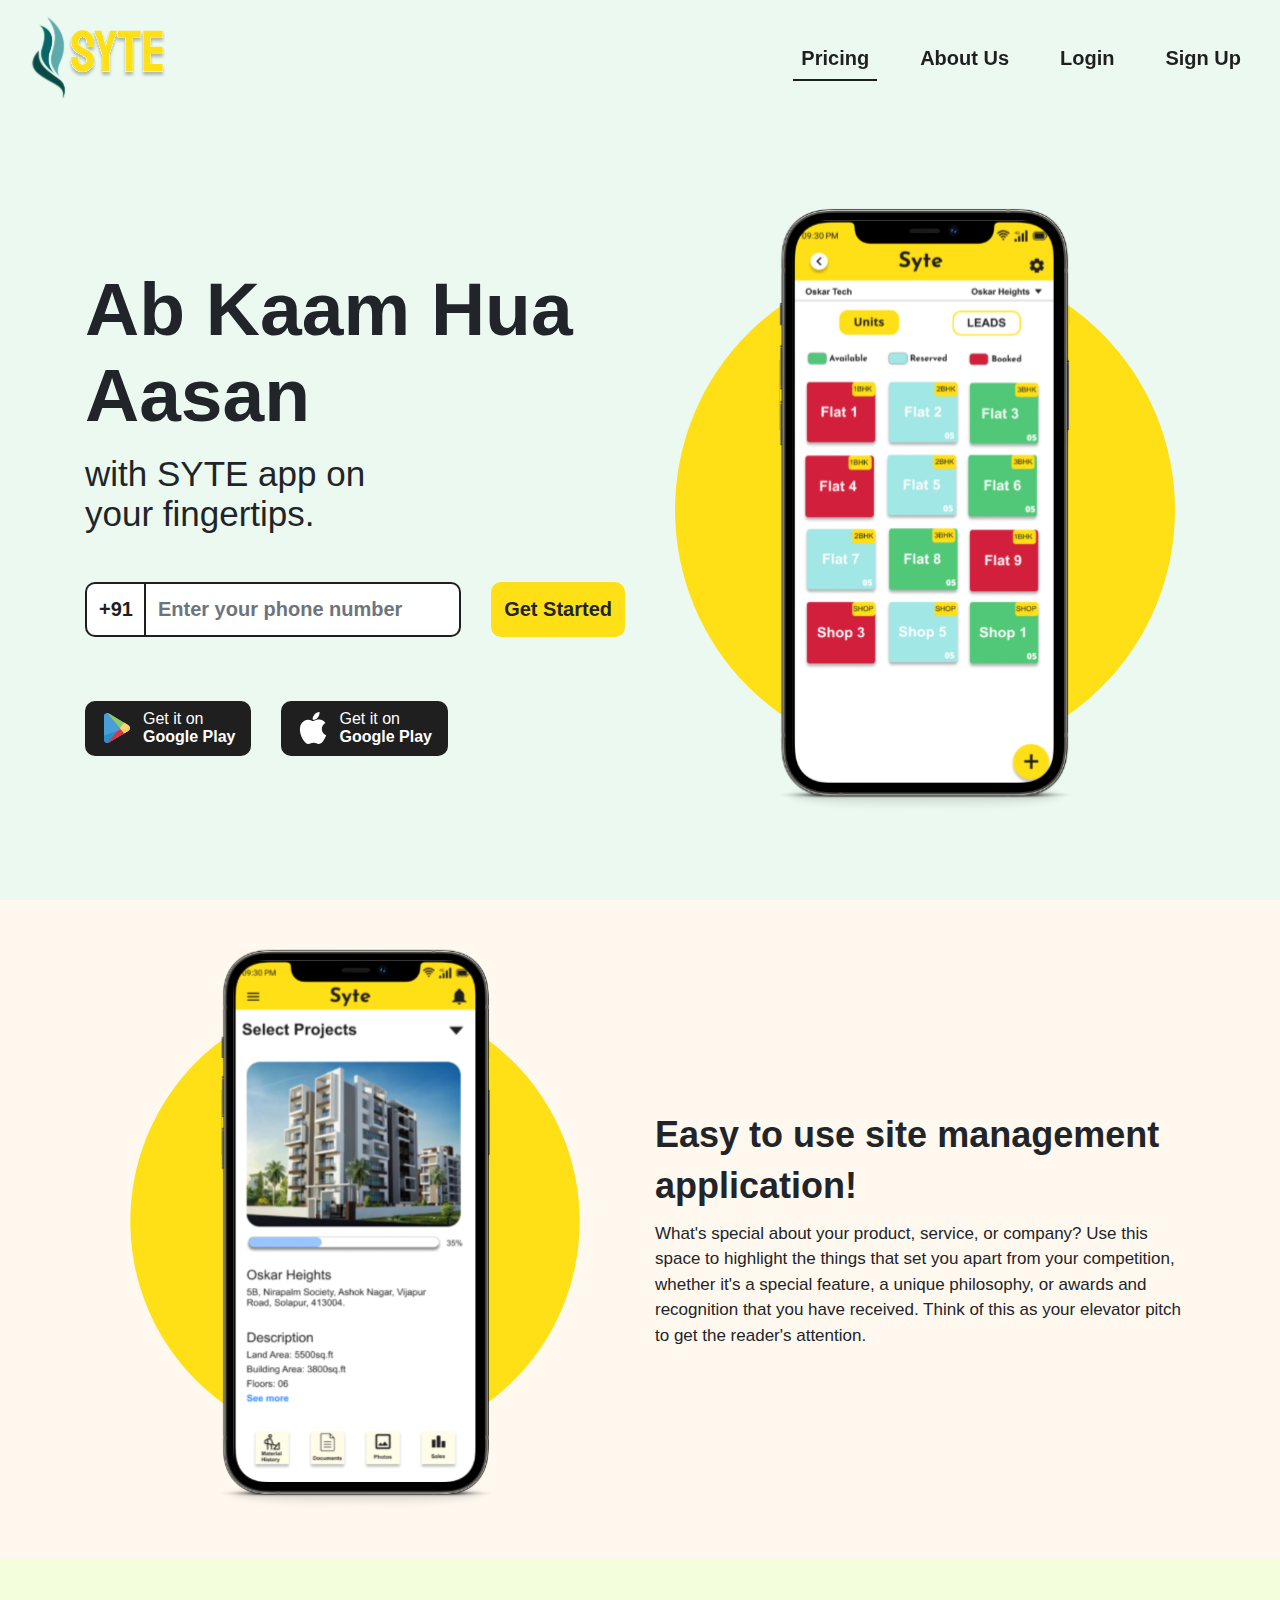
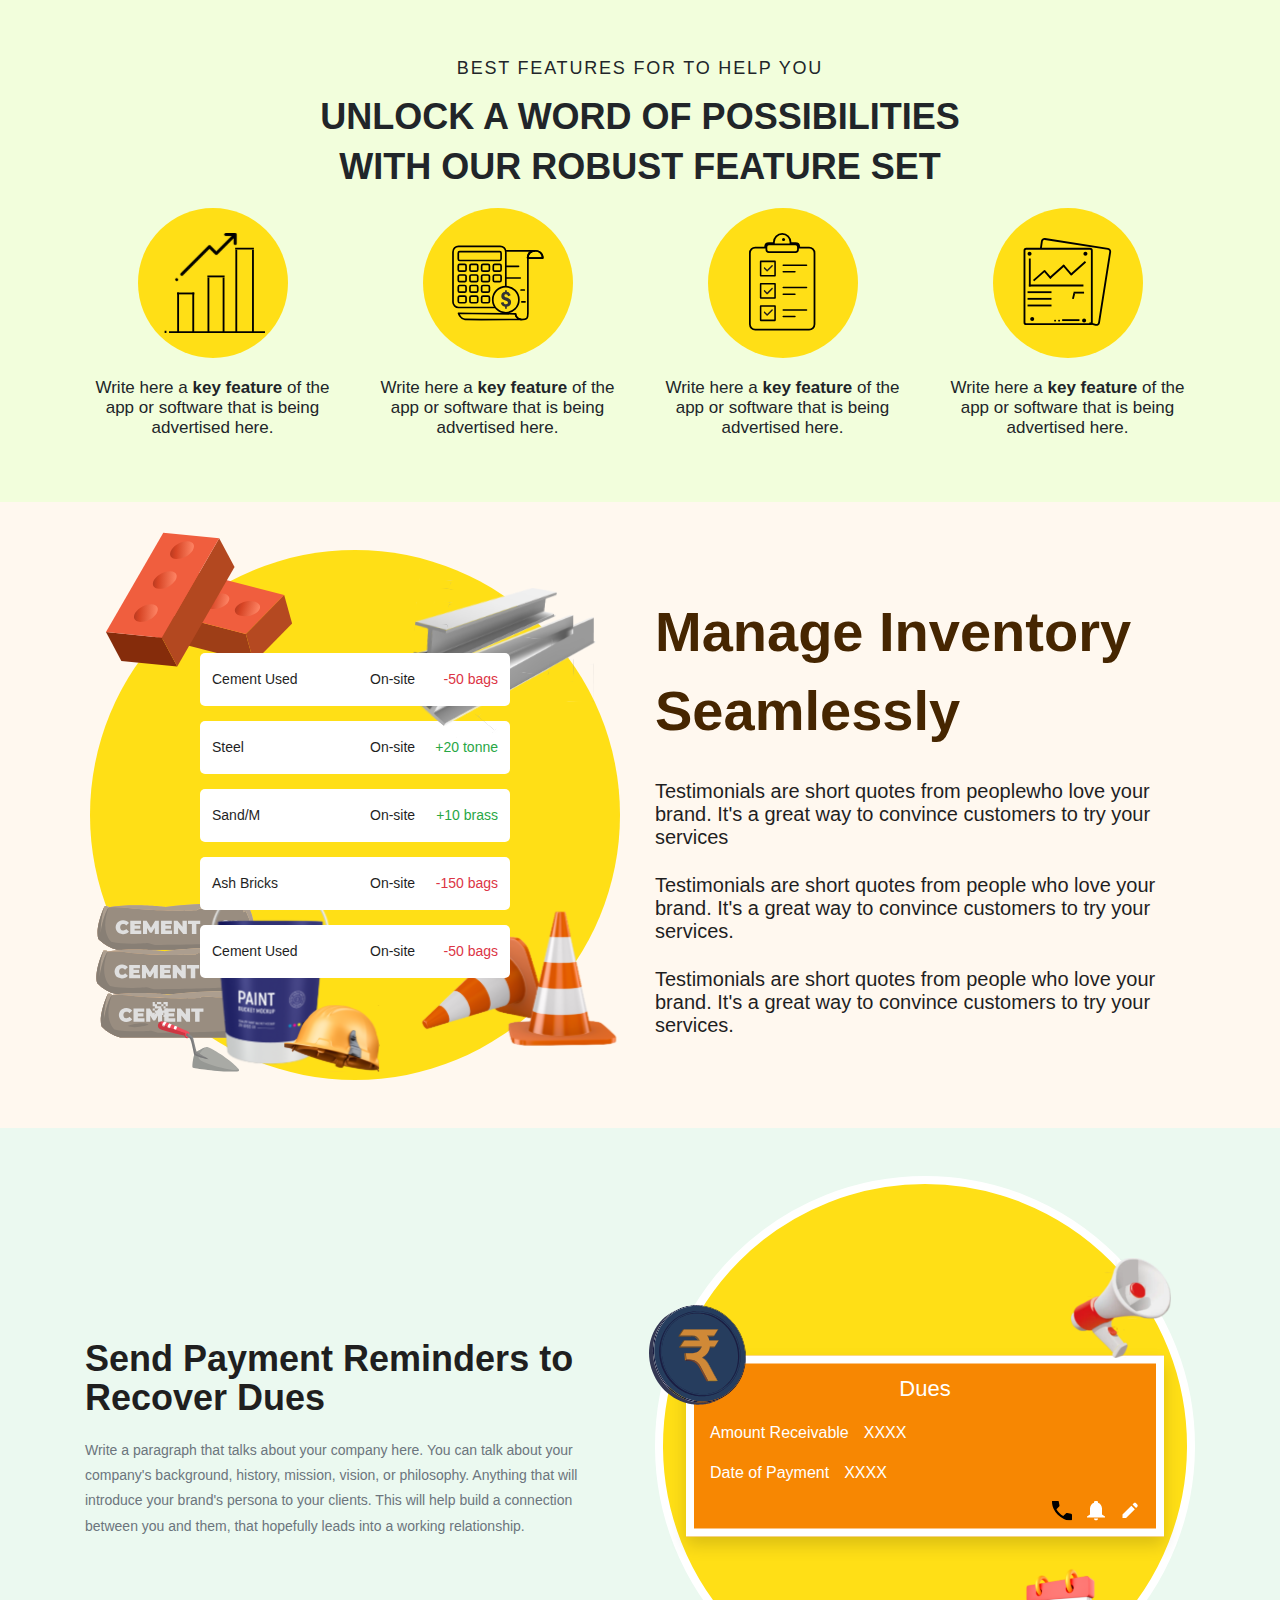
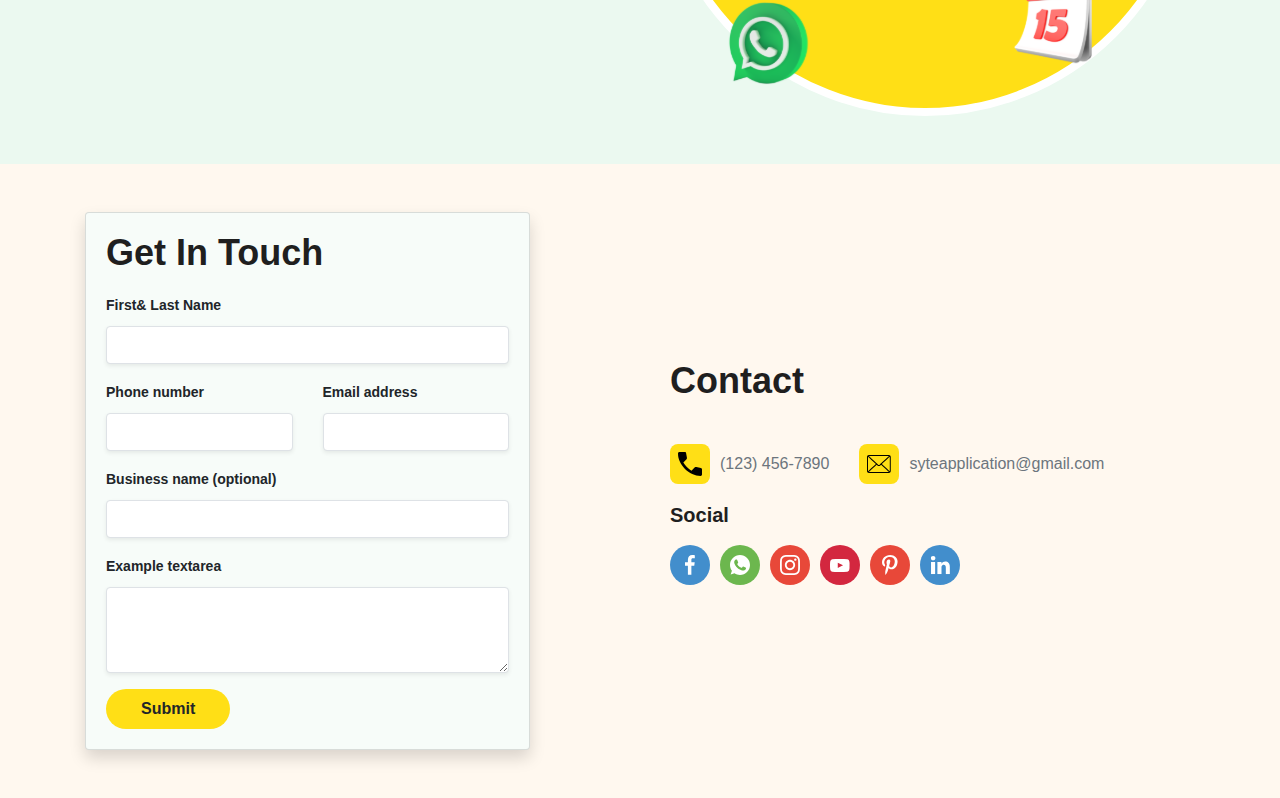
==== commit 1656c70b: "s" ====
--- a/index.html
+++ b/index.html
@@ -269,9 +269,8 @@
         </div>
     </div>
 
-
-    
-    <div class="container-fluid paymentsection my-4 my-md-5">
+   
+    <div class="container-fluid paymentsection py-4 py-md-5">
         <div class="container paymentInner">
             <div class="row paymentRow align-items-center">
                 <div class="col-md-6">
@@ -336,7 +335,7 @@
                                             <ul class="paymentLinkItem">
                                                 <li class="paymentLinkItems">
                                                     <a href="" class="paymentLinkItemLink">
-                                                        <img src="assets/img/callwhite.svg" class="w-100 h-100" alt="">
+                                                        <img src="assets/img/call.svg" class="w-100 h-100" alt="">
                                                     </a>
                                                 </li>
                                                 <li class="paymentLinkItems">
@@ -374,14 +373,14 @@
         </div>
     </div>
 
-    <div class="container-fluid contactUsPage py-5 ">
+    <div class="container-fluid contactUsPage py-4 py-md-5 ">
         <div class="container">
             <div class="row align-items-center justify-content-between">
                 <div class="col-md-12 col-lg-5 mb-lg-0 mb-3">
                     <div class="card submitcard shadow">
                         <div class="card-body cardBody">
                             <form action="" class="contactForm">
-                                <div class="row mx-0">
+                                <div class="row">
                                     <div class="col-12">
                                         <div class="contactHeading">Get In Touch</div>
                                     </div>
@@ -471,8 +470,8 @@
     </div>
 
     <!-------------off canvas ------------------->
-    <div class="container-fluid px-0">
-            <div class="offcanvasSection hide bg-dark">
+    <div class="container-fluid px-0" >
+            <div class="offcanvasSection hide bg-white">
                 <div class="offcanvasInner">
                     <div class="offcanvasHeader">
                         <div class="d-flex justify-content-between align-items-center px-3">
@@ -511,6 +510,7 @@
                 </div>
             </div>
     </div>
+    <div class="modalbackdrop hidden"></div>
 
     <script src="https://code.jquery.com/jquery-3.4.1.slim.min.js" integrity="sha384-J6qa4849blE2+poT4WnyKhv5vZF5SrPo0iEjwBvKU7imGFAV0wwj1yYfoRSJoZ+n" crossorigin="anonymous"></script>
     <script src="https://cdn.jsdelivr.net/npm/popper.js@1.16.0/dist/umd/popper.min.js" integrity="sha384-Q6E9RHvbIyZFJoft+2mJbHaEWldlvI9IOYy5n3zV9zzTtmI3UksdQRVvoxMfooAo" crossorigin="anonymous"></script>
@@ -522,15 +522,31 @@
         var offcanvasBtn = document.querySelectorAll('.offcanvasBtn');
         var offcanvasSection = document.querySelector('.offcanvasSection');
         var crossimg = document.querySelector('.crossimg');
+        var backdropModal = document.querySelector('.modalbackdrop');
         offcanvasBtn.forEach(offbtn =>{
             offbtn.addEventListener('click', () => {
+            
             if(offcanvasSection.classList.contains('hide')){
                 offcanvasSection.classList.remove('hide');
                 offcanvasSection.classList.add('show');
+                
+                if (backdropModal.classList.contains('hidden')){
+                    backdropModal.classList.remove('hidden');
+                    backdropModal.classList.add('shows');
+                    
+                }
+
+                document.querySelector("body").style.overflow = "hidden";
             }
             else if(offcanvasSection.classList.contains('show')) {
                 offcanvasSection.classList.remove('show');
                 offcanvasSection.classList.add('hide');
+                
+                if(backdropModal.classList.contains('shows')) {
+                        backdropModal.classList.remove('shows');
+                        backdropModal.classList.add('hidden');
+                    }
+                    document.querySelector("body").style.overflow = "auto";
             }
             });
         })
--- a/assets/css/style.min.css
+++ b/assets/css/style.min.css
@@ -1 +1 @@
-.header{background-color:rgba(0,0,0,0);transition:all .3s ease-in-out}.header.Header_fix{background-color:#ebf9f0}.header.Header_fix .navbar-brand{height:75px}.headersection .navbar-brand{height:100px;transition:all .3s ease-in-out}.headersection .navitems .navbar-nav{gap:35px}.headersection .navitems .navbar-nav .nav-item .nav-link{font-weight:600;font-size:20px;transition:all ease-in-out .3s;position:relative;color:#1f1f1f}.headersection .navitems .navbar-nav .nav-item .nav-link::before{content:"";width:0px;height:2px;position:absolute;left:0;background-color:#1f1f1f;bottom:0;transition:all ease-in-out .3s}.headersection .navitems .navbar-nav .nav-item .nav-link:hover::before{width:100%}.headersection .navitems .navbar-nav .nav-item.active .nav-link::before{width:100%}.headersection .offcanvasBtn{background-color:rgba(0,0,0,0);border:none;padding:0;display:none}.heroSection{min-height:100vh;background-color:#ebf9f0}.heroSection .innersection{padding-top:25px}.heroSection .innersection .contantSide .mainHeading{font-size:75px;font-weight:600;line-height:normal}.heroSection .innersection .contantSide .subHeading{font-size:35px;font-weight:500;line-height:normal}.heroSection .innersection .contantSide .inputBox .input-group-prepend,.heroSection .innersection .contantSide .inputBox .form-control{height:55px}.heroSection .innersection .contantSide .inputBox .input-group-prepend span{border-right:none;border-radius:10px 0px 0px 10px}.heroSection .innersection .contantSide .inputBox span,.heroSection .innersection .contantSide .inputBox .form-control{color:#1f1f1f;border:2px solid #1f1f1f;font-size:20px;font-weight:bolder}.heroSection .innersection .contantSide .inputBox .form-control{border-radius:0px 10px 10px 0px}.heroSection .innersection .contantSide .customBtn{background-color:#ffdf16;font-weight:bold;height:55px;transition:all .3s ease-in-out;font-size:20px;border-radius:10px}.heroSection .innersection .contantSide .customBtn:hover{background-color:#eccc00}.heroSection .innersection .contantSide .androidBtn .android_btn{text-decoration:none;background-color:#1f1f1f;transition:all .3s ease-in-out;gap:10px;font-size:16px;line-height:normal;height:55px;border-radius:10px}.heroSection .innersection .contantSide .androidBtn .android_btn:hover{background-color:#393939}.heroSection .innersection .mockSide{position:relative}.heroSection .innersection .mockSide::before{max-width:500px;height:100%;width:100%;max-height:500px;border-radius:100%;content:"";position:absolute;inset:0;margin:auto;background-color:#ffdf16}.heroSection .innersection .mockSide .heroimg{max-width:300px}@media(max-width: 1199.98px){.headersection .navbar-brand{height:80px}.heroSection{height:auto !important}.heroSection .innersection .contantSide .mainHeading{font-size:65px}.heroSection .innersection .contantSide .subHeading{font-size:32px}.heroSection .innersection .contantSide .inputBox .input-group-prepend,.heroSection .innersection .contantSide .inputBox .form-control{height:52px}.heroSection .innersection .contantSide .inputBox span,.heroSection .innersection .contantSide .inputBox .form-control{font-size:17px}.heroSection .innersection .contantSide .customBtn{height:52px;font-size:18px}.heroSection .innersection .contantSide .android_btn{font-size:15px;height:52px}.heroSection .innersection .mockSide{position:relative}.heroSection .innersection .mockSide::before{max-width:400px;max-height:400px}.heroSection .innersection .mockSide .heroimg{max-width:250px}}@media(max-width: 991.98px){.heroSection .innersection .contantSide .mainHeading{font-size:45px}.heroSection .innersection .contantSide .subHeading{font-size:25px}.heroSection .innersection .contantSide .inputBox .input-group-prepend,.heroSection .innersection .contantSide .inputBox .form-control{height:45px}.heroSection .innersection .contantSide .inputBox span,.heroSection .innersection .contantSide .inputBox .form-control{font-size:15px;padding:5px 8px}.heroSection .innersection .contantSide .customBtn{height:45px;font-size:16px}.heroSection .innersection .contantSide .android_btn{font-size:14px;height:45px}.heroSection .innersection .mockSide{position:relative}.heroSection .innersection .mockSide::before{max-width:300px;max-height:300px}.heroSection .innersection .mockSide .heroimg{max-width:200px}}@media(max-width: 767.98px){.header{background-color:#ebf9f0}.header.Header_fix .navbar-brand{height:60px}.headersection .navbar-brand{height:65px}.headersection .navitems .navbar-nav{gap:35px}.headersection .offcanvasBtn{width:25px;display:flex}.heroSection .innersection .contantSide .mainHeading{text-align:center}.heroSection .innersection .contantSide .subHeading{text-align:center}.heroSection .innersection .contantSide .inputBox .input-group-prepend,.heroSection .innersection .contantSide .inputBox .form-control{height:45px}.heroSection .innersection .contantSide .customBtn{height:45px}.heroSection .innersection .contantSide .android_btn{height:45px}.heroSection .innersection .mockSide::before{max-width:300px;max-height:300px}}@media(max-width: 575.98px){.header.Header_fix .navbar-brand{height:55px}.headersection{padding-left:0;padding-right:0}.headersection .navbar-brand{height:60px;padding:0}.headersection .offcanvasBtn{width:25px}.heroSection .innersection .contantSide .mainHeading{font-size:30px}.heroSection .innersection .contantSide .subHeading{font-size:20px}.heroSection .innersection .contantSide .inputBox span,.heroSection .innersection .contantSide .inputBox .form-control{font-size:15px}.heroSection .innersection .contantSide .customBtn{font-size:15px}.heroSection .innersection .contantSide .androidBtn{gap:12px}.heroSection .innersection .contantSide .androidBtn .col-auto{padding:0}.heroSection .innersection .contantSide .androidBtn .android_btn{padding:4px 8px !important;font-size:13px;gap:5px}}@media screen and (max-width: 450px){.headersection{padding-left:0;padding-right:0}.headersection .navbar-brand{padding:0}.headersection .offcanvasBtn{width:25px;display:flex}.heroSection .innersection .contantSide .inputBox{margin:0px !important;gap:10px}.heroSection .innersection .contantSide .inputBox .getBtn{margin-bottom:10px;min-width:100%}.heroSection .innersection .contantSide .customBtn{width:100%}.heroSection .innersection .mockSide::before{max-width:300px;max-height:300px}.heroSection .innersection .mockSide .heroimg{max-width:180px}}.featuresFluid{background-color:#f2fedc}.featuresFluid .featuresContainer .featuresbg .featuresMainHeading{font-size:18px;font-weight:500;letter-spacing:.1em;margin-bottom:10px}.featuresFluid .featuresContainer .featuresbg .featuresSubHeading{font-size:36px;font-weight:600;line-height:1.4}.featuresFluid .featuresContainer .featureCard .featureImgBg{width:150px;height:150px;background-color:#ffdf16;border-radius:50%;margin:auto;transition:all .5s;position:relative}.featuresFluid .featuresContainer .featureCard .featureImgBg .featureImg{height:100px}.featuresFluid .featuresContainer .featureCard .featureImgBg .featureImg img{width:100%;height:100%}.featuresFluid .featuresContainer .featureCard .featutrePara{font-size:17px;font-weight:500;text-align:center;line-height:normal;margin-top:20px}.applicationFluid{background-color:#fff8ef}.applicationFluid .applicationContainer .applicationImg{text-align:center}.applicationFluid .applicationContainer .applicationImg img{width:100%;max-width:450px}.applicationFluid .applicationContainer .applictionMainHeading{font-size:36px;font-weight:600;line-height:1.4;margin-bottom:10px}.applicationFluid .applicationContainer .applictionSubHeading{font-size:17px}@media(max-width: 991.98px){.featuresFluid .featuresContainer .featureCard .featureImgBg{width:120px;height:120px}.featuresFluid .featuresContainer .featureCard .featureImgBg .featureImg{height:70px}.applicationFluid .applicationContainer .applicationImg{margin:auto}}@media(max-width: 767.98px){.featuresFluid .featuresContainer .featuresbg .featuresMainHeading{font-size:17px}.featuresFluid .featuresContainer .featuresbg .featuresSubHeading{font-size:25px;line-height:normal}.featuresFluid .featuresContainer .featureCard .featureImgBg{width:100px;height:100px}.featuresFluid .featuresContainer .featureCard .featureImgBg .featureImg{height:40px}.featuresFluid .featuresContainer .featureCard .featutrePara{font-size:15px}.applicationFluid .applicationContainer .applicationImg img{max-width:400px}.applicationFluid .applicationContainer .applictionMainHeading{font-size:25px;line-height:normal;text-align:center}.applicationFluid .applicationContainer .applictionSubHeading{font-size:15px;line-height:normal;text-align:center}}@media(max-width: 575.98px){.featuresFluid .featuresContainer .featuresbg .featuresMainHeading{font-size:12px}.featuresFluid .featuresContainer .featuresbg .featuresSubHeading{font-size:20px;line-height:normal}.featuresFluid .featuresContainer .featureCard .featureImgBg{width:80px;height:80px}.featuresFluid .featuresContainer .featureCard .featureImgBg .featureImg{height:40px}.featuresFluid .featuresContainer .featureCard .featutrePara{font-size:15px;margin-bottom:15px}.applicationFluid .applicationContainer .applictionMainHeading{margin-top:20px;font-size:25px;line-height:normal}.applicationFluid .applicationContainer .applictionSubHeading{font-size:14px}}.paymentsection .paymentInner .paymentRow .paymentContent .paymentHeading{font-size:36px;line-height:1.1;color:#1f1f1f;font-weight:700;margin-bottom:20px}.paymentsection .paymentInner .paymentRow .paymentContent .paymentPara{margin-bottom:15px;line-height:1.8;font-size:14px;color:#6c757d}.paymentsection .paymentInner .paymentRow .paymentAmount{border:8px solid #fff;background-color:#ffdf16;height:540px !important;width:100%;margin:auto;border-radius:50%;position:relative}.paymentsection .paymentInner .paymentRow .paymentAmount .paymentAmountDetailOuter{position:relative;top:50%;transform:translate(-50%, -50%);left:50%;width:100% !important;padding:23px !important;display:flex;align-items:center;justify-content:center}.paymentsection .paymentInner .paymentRow .paymentAmount .paymentAmountDetailOuter .paymentAmountContent{background-color:#f78702;border:8px solid #fff}.paymentsection .paymentInner .paymentRow .paymentAmount .paymentAmountDetailOuter .paymentAmountContent .paymentAmountHeading{font-size:22px;font-weight:500;color:#fff}.paymentsection .paymentInner .paymentRow .paymentAmount .paymentAmountDetailOuter .paymentAmountContent .paymentAmountTitle{color:#fff;font-size:16px;font-weight:500}.paymentsection .paymentInner .paymentRow .paymentAmount .paymentAmountDetailOuter .paymentAmountContent .paymentAmountText{color:#fff;font-size:16px;font-weight:500}.paymentsection .paymentInner .paymentRow .paymentAmount .paymentAmountDetailOuter .paymentAmountContent .paymentLink .paymentLinkItem{margin:0;padding:0;justify-content:end;display:flex}.paymentsection .paymentInner .paymentRow .paymentAmount .paymentAmountDetailOuter .paymentAmountContent .paymentLink .paymentLinkItem .paymentLinkItems{list-style:none;padding-right:14px}.paymentsection .paymentInner .paymentRow .paymentAmount .paymentAmountDetailOuter .paymentAmountContent .paymentLink .paymentLinkItem .paymentLinkItems .paymentLinkItemLink{width:20px;height:20px;display:flex}.paymentsection .paymentInner .paymentRow .paymentAmount .paymentAmountDetailOuter .paymentAmountContent .paymentLink .paymentLinkItem .paymentLinkItems .paymentLinkItemLink img{aspect-ratio:10/10;-o-object-fit:cover;object-fit:cover}.paymentsection .paymentInner .paymentRow .paymentAmount .paymentAmountDetailOuter .paymentAmountContent .paymentLink .paymentLinkItem .paymentLinkItems:last-child{padding-right:0px}.paymentsection .paymentInner .paymentRow .paymentIcons1{width:100px;height:100px;position:absolute;top:23%;left:-3%}.paymentsection .paymentInner .paymentRow .paymentIcons1 img{aspect-ratio:10/10;-o-object-fit:contain;object-fit:contain}.paymentsection .paymentInner .paymentRow .paymentIcons2{width:100px;height:100px;position:absolute;bottom:3%;left:11%}.paymentsection .paymentInner .paymentRow .paymentIcons2 img{aspect-ratio:10/10;-o-object-fit:contain;object-fit:contain}.paymentsection .paymentInner .paymentRow .paymentIcons3{width:100px;height:100px;position:absolute;right:3%;top:14%}.paymentsection .paymentInner .paymentRow .paymentIcons3 img{aspect-ratio:10/10;-o-object-fit:contain;object-fit:contain}.paymentsection .paymentInner .paymentRow .paymentIcons4{width:100px;height:100px;position:absolute;right:15%;bottom:8%}.paymentsection .paymentInner .paymentRow .paymentIcons4 img{aspect-ratio:10/10;-o-object-fit:contain;object-fit:contain}.contactUsPage .submitcard{background-color:#f7fcf9}.contactUsPage .submitcard .cardBody .contactForm .contactHeading{font-size:36px;line-height:1.1;color:#1f1f1f;font-weight:700;margin-bottom:20px}.contactUsPage .submitcard .cardBody .contactForm .form-group label{font-size:14px;padding-bottom:2px;font-weight:600}.contactUsPage .submitcard .cardBody .contactForm .form-group .form-control{border:1px solid #dee2e6}.contactUsPage .submitcard .cardBody .contactForm .form-group .form-control:active,.contactUsPage .submitcard .cardBody .contactForm .form-group .form-control:hover,.contactUsPage .submitcard .cardBody .contactForm .form-group .form-control:focus{border:1px solid #ffdf16}.contactUsPage .submitcard .cardBody .contactForm .submitButton{border:none;position:relative;padding:8px 35px;border-radius:30px;display:inline-block;font-weight:600;font-size:16px;background-color:#ffdf16}.contactUsPage .submitcard .cardBody .contactForm .submitButton:hover{background-color:#e2c300}.contactUsPage .contactDetail .headingLeft{font-size:36px;line-height:1.1;color:#1f1f1f;font-weight:700;margin-bottom:20px}.contactUsPage .contactDetail .contactDetailTitle{font-size:20px;color:#1f1f1f;font-weight:600;padding-right:10px;padding-bottom:15px}.contactUsPage .contactDetail .contactDetailImg{width:40px;height:40px;border-radius:8px;background-color:#ffdf16;padding:8px;margin-right:10px;display:flex;align-items:center;justify-content:center}.contactUsPage .contactDetail .contactDetailImg img{aspect-ratio:10/10;-o-object-fit:contain;object-fit:contain;width:100%}.contactUsPage .contactDetail .contactDetailText{font-weight:400;font-size:16px;color:#6c757d}.contactUsPage .contactDetail .socialIconItem{margin:0;padding:0;display:flex}.contactUsPage .contactDetail .socialIconItem .socialIconItems{list-style:none;padding-right:10px}.contactUsPage .contactDetail .socialIconItem .socialIconItems .socialIconItemsLink{width:40px;height:40px;display:flex;align-items:center;justify-content:center;padding:10px;border-radius:50%}.contactUsPage .contactDetail .socialIconItem .socialIconItems .socialIconItemsLink img{aspect-ratio:10/10;-o-object-fit:contain;object-fit:contain}.contactUsPage .contactDetail .socialIconItem .socialIconItems .socialIconItemsLink.fb{background-color:#428ecc}.contactUsPage .contactDetail .socialIconItem .socialIconItems .socialIconItemsLink.wa{background-color:#6cb74e}.contactUsPage .contactDetail .socialIconItem .socialIconItems .socialIconItemsLink.ins{background-color:#e84839}.contactUsPage .contactDetail .socialIconItem .socialIconItems .socialIconItemsLink.yt{background-color:#d3273f}.contactUsPage .contactDetail .socialIconItem .socialIconItems .socialIconItemsLink.pin{background-color:#e84839}.contactUsPage .contactDetail .socialIconItem .socialIconItems .socialIconItemsLink.link{background-color:#428ecc}.contactUsPage .contactDetail .socialIconItem .socialIconItems:last-child{padding-right:0px}.offcanvasButton .offcanvas{position:relative}.offcanvasButton .offcanvas .offcanvasSection{background:red;height:100vh;position:absolute;top:0;left:0;transition:all .5s;z-index:2}.offcanvasButton .offcanvas .offcanvasSection.hide{visibility:hidden;width:0px}.offcanvasButton .offcanvas .offcanvasSection.hide .offcanvasInner{display:none}.offcanvasButton .offcanvas .offcanvasSection.show{visibility:visible;width:290px}.offcanvasButton .offcanvas .offcanvasSection.show .offcanvasInner{display:flex}.offcanvasSection{height:100vh;position:fixed;top:0;left:0;transition:all .5s;z-index:9999;width:100%}.offcanvasSection.hide{visibility:hidden;max-width:0px}.offcanvasSection.hide .offcanvasInner{display:none}.offcanvasSection.show{visibility:visible;max-width:290px}.offcanvasSection .offcanvasInner .offcanvasHeader .offcanvasLogoImg{width:100px;height:100px}.offcanvasSection .offcanvasInner .offcanvasHeader .offcanvasLogoImg img{aspect-ratio:10/10;-o-object-fit:contain;object-fit:contain}.offcanvasSection .offcanvasInner .offcanvasHeader .closeBtn{width:30px;height:30px;display:flex;align-items:center;justify-content:center;padding:7px;background:#ffdf16;border-radius:50%}.offcanvasSection .offcanvasInner .offcanvasHeader .closeBtn img{aspect-ratio:10/10;-o-object-fit:contain;object-fit:contain}.offcanvasSection .offcanvasInner .offcanvasBody .offcanvasItems{margin:0;padding:0}.offcanvasSection .offcanvasInner .offcanvasBody .offcanvasItems .offcanvasList{list-style:none;border-bottom:1px solid #495057}.offcanvasSection .offcanvasInner .offcanvasBody .offcanvasItems .offcanvasList .offcanvasListLink{display:flex;color:#fff;font-size:16px;width:100%;padding:10px 10px;text-decoration:none}.offcanvasSection .offcanvasInner .offcanvasBody .offcanvasItems .offcanvasList .offcanvasListLink:hover{background-color:#ffdf16;color:#1f1f1f}@media(max-width: 1199.98px){.paymentsection .paymentInner .paymentRow .paymentAmount{height:450px !important}.paymentsection .paymentInner .paymentRow .paymentAmount .paymentAmountDetailOuter{width:87%}.paymentsection .paymentInner .paymentRow .paymentIcons3{top:6%}.paymentsection .paymentInner .paymentRow .paymentIcons4{bottom:6%}}@media(max-width: 991.98px){.paymentsection .paymentInner .paymentRow .paymentContent .paymentHeading{font-size:30px}.paymentsection .paymentInner .paymentRow .paymentAmount{height:330px !important}.paymentsection .paymentInner .paymentRow .paymentAmount .paymentAmountDetailOuter{z-index:0;padding:28px !important}.paymentsection .paymentInner .paymentRow .paymentAmount .paymentAmountDetailOuter .paymentAmountContent .paymentAmountHeading{font-size:18px}.paymentsection .paymentInner .paymentRow .paymentAmount .paymentAmountDetailOuter .paymentAmountContent .paymentAmountTitle{font-size:14px}.paymentsection .paymentInner .paymentRow .paymentAmount .paymentAmountDetailOuter .paymentAmountContent .paymentAmountText{font-size:14px}.paymentsection .paymentInner .paymentRow .paymentAmount .paymentAmountDetailOuter .paymentAmountContent .paymentLink .paymentLinkItem .paymentLinkItems .paymentLinkItemLink{width:18px;height:18px}.paymentsection .paymentInner .paymentRow .paymentIcons1{width:70px;height:70px;top:15%;left:1%}.paymentsection .paymentInner .paymentRow .paymentIcons2{width:70px;height:70px}.paymentsection .paymentInner .paymentRow .paymentIcons3{width:70px;height:70px;right:5%;top:1%}.paymentsection .paymentInner .paymentRow .paymentIcons4{width:70px;height:70px;bottom:0}.contactUsPage .submitcard .cardBody .contactForm .contactHeading{font-size:30px}.contactUsPage .contactDetail .headingLeft{font-size:30px}}@media(max-width: 767.98px){.paymentsection .paymentInner .paymentRow .paymentContent .paymentHeading{font-size:28px}.paymentsection .paymentInner .paymentRow .paymentAmount{height:510px !important}.paymentsection .paymentInner .paymentRow .paymentAmount .paymentAmountDetailOuter{z-index:0;padding:30px !important}.paymentsection .paymentInner .paymentRow .paymentIcons1{width:100px;height:100px;top:25%;left:-5%}.paymentsection .paymentInner .paymentRow .paymentIcons2{width:100px;height:100px}.paymentsection .paymentInner .paymentRow .paymentIcons3{width:100px;height:100px;right:0%;top:13%}.paymentsection .paymentInner .paymentRow .paymentIcons4{width:100px;height:100px;bottom:50px}.contactUsPage .submitcard .cardBody .contactForm .contactHeading{font-size:28px}.contactUsPage .contactDetail .headingLeft{font-size:28px}}@media(max-width: 575.98px){.paymentsection .paymentInner .paymentRow .paymentContent .paymentHeading{font-size:22px}.paymentsection .paymentInner .paymentRow .paymentAmount{max-width:330px;width:100%;max-height:330px !important;height:100%}.paymentsection .paymentInner .paymentRow .paymentAmount .paymentAmountDetailOuter{padding:26px !important}.paymentsection .paymentInner .paymentRow .paymentAmount .paymentAmountDetailOuter .paymentAmountContent .paymentAmountTitle{font-size:12px}.paymentsection .paymentInner .paymentRow .paymentAmount .paymentAmountDetailOuter .paymentAmountContent .paymentAmountText{font-size:12px}.paymentsection .paymentInner .paymentRow .paymentAmount .paymentAmountDetailOuter .paymentAmountContent .paymentLink .paymentLinkItem .paymentLinkItems .paymentLinkItemLink{width:14px;height:14px}.paymentsection .paymentInner .paymentRow .paymentIcons1{width:60px;height:60px;top:18%;left:1%}.paymentsection .paymentInner .paymentRow .paymentIcons2{width:60px;height:60px}.paymentsection .paymentInner .paymentRow .paymentIcons3{width:60px;height:60px;right:6%;top:6%}.paymentsection .paymentInner .paymentRow .paymentIcons4{width:60px;height:60px;bottom:10px}.contactUsPage .submitcard .cardBody .contactForm .contactHeading{font-size:22px}.contactUsPage .contactDetail .headingLeft{font-size:22px}.contactUsPage .contactDetail .contactDetailImg{width:36px;height:36px;padding:10px}.contactUsPage .contactDetail .socialIconItem .socialIconItems .socialIconItemsLink{width:36px;height:36px}}@media screen and (max-width: 390px){.paymentsection .paymentInner .paymentRow .paymentContent .paymentHeading{font-size:20px}.paymentsection .paymentInner .paymentRow .paymentAmount{max-width:260px;width:100%;max-height:260px !important;height:100%}.paymentsection .paymentInner .paymentRow .paymentAmount .paymentAmountDetailOuter{padding:26px !important}.paymentsection .paymentInner .paymentRow .paymentAmount .paymentAmountDetailOuter .paymentAmountContent .paymentAmountHeading{font-size:16px}.paymentsection .paymentInner .paymentRow .paymentAmount .paymentAmountDetailOuter .paymentAmountContent .paymentAmountTitle{font-size:12px}.paymentsection .paymentInner .paymentRow .paymentAmount .paymentAmountDetailOuter .paymentAmountContent .paymentAmountText{font-size:12px}.paymentsection .paymentInner .paymentRow .paymentAmount .paymentAmountDetailOuter .paymentAmountContent .paymentLink .paymentLinkItem .paymentLinkItems{padding-right:8px}.paymentsection .paymentInner .paymentRow .paymentAmount .paymentAmountDetailOuter .paymentAmountContent .paymentLink .paymentLinkItem .paymentLinkItems .paymentLinkItemLink{width:14px;height:14px}.paymentsection .paymentInner .paymentRow .paymentIcons1{width:50px;height:50px;top:14%;left:3%}.paymentsection .paymentInner .paymentRow .paymentIcons2{width:50px;height:50px;bottom:-4%;left:19%}.paymentsection .paymentInner .paymentRow .paymentIcons3{width:50px;height:50px;right:12%;top:-2%}.paymentsection .paymentInner .paymentRow .paymentIcons4{width:50px;height:50px;bottom:2px}.contactUsPage .submitcard .cardBody .contactForm .contactHeading{font-size:20px}.contactUsPage .contactDetail .headingLeft{font-size:20px}.contactUsPage .contactDetail .contactDetailImg{width:30px;height:30px;padding:8px}}.manageSection{background-color:#fff8ef}.manageSection .leftSection .cirleBox{max-width:530px;max-height:530px;width:100%;height:100%;margin:auto;padding:110px;background-color:#ffdf16;display:flex;align-items:center;justify-content:center;position:relative}.manageSection .leftSection .cirleBox .textBox{background-color:#fff;color:#1f1f1f;font-size:14px;padding:16px 12px;font-weight:500;border-radius:5px;margin-bottom:15px;white-space:nowrap}.manageSection .leftSection .cirleBox .textBox.box1{z-index:2}.manageSection .leftSection .cirleBox .textBox:last-child{margin-bottom:0}.manageSection .leftSection .cirleBox .imagesBox{position:absolute;width:100%;height:100%;inset:0}.manageSection .leftSection .cirleBox .imagesBox .topLeftImg{display:block;height:205px;position:absolute;top:-49px;left:0px;transform:rotate(342deg)}.manageSection .leftSection .cirleBox .imagesBox .topRightImg{position:absolute;height:202px;right:15px;top:15px;z-index:1}.manageSection .leftSection .cirleBox .imagesBox .bottomLeftImg{position:absolute;bottom:0;left:0;height:215px}.manageSection .leftSection .cirleBox .imagesBox .bottomRighttImg{position:absolute;height:202px;bottom:0;right:0}.manageSection .rightSection .secHeading{font-size:56px;line-height:1.4;font-weight:700;color:#462601;margin-bottom:30px}.manageSection .rightSection .secText{font-size:20px;line-height:normal;font-weight:400;color:#1f1f1f;margin-bottom:25px}.manageSection .rightSection .secText:last-child{margin-bottom:0 !important}@media(max-width: 1199.98px){.manageSection .leftSection .cirleBox{padding:80px;max-width:430px;max-height:430px}.manageSection .leftSection .cirleBox .imagesBox .topLeftImg{height:140px;top:-55px;left:15px}.manageSection .leftSection .cirleBox .imagesBox .topRightImg{height:140px;right:10px;top:10px}.manageSection .leftSection .cirleBox .imagesBox .bottomLeftImg{height:140px}.manageSection .leftSection .cirleBox .imagesBox .bottomRighttImg{height:140px}.manageSection .rightSection .secHeading{font-size:42px}.manageSection .rightSection .secText{font-size:18px}}@media(max-width: 991.98px){.manageSection .leftSection .cirleBox{padding:70px;max-width:380px;max-height:380px}.manageSection .leftSection .cirleBox .textBox{font-size:13px;padding:12px 10px;margin-bottom:10px}.manageSection .leftSection .cirleBox .imagesBox .topLeftImg{height:100px;top:-15px;left:25px}.manageSection .leftSection .cirleBox .imagesBox .topRightImg{height:110px;right:15px;top:30px}.manageSection .leftSection .cirleBox .imagesBox .bottomLeftImg{height:120px}.manageSection .leftSection .cirleBox .imagesBox .bottomRighttImg{height:120px}.manageSection .rightSection .secHeading{font-size:28px}.manageSection .rightSection .secText{font-size:16px}}@media(max-width: 767.98px){.manageSection .rightSection{padding-top:40px;text-align:center}.manageSection .rightSection .secText{margin-bottom:15px}}@media(max-width: 575.98px){.manageSection .rightSection{padding-top:30px}.manageSection .rightSection .secHeading{font-size:24px;margin-bottom:20px}.manageSection .rightSection .secText{font-size:14px}}@media only screen and (max-width: 450px){.manageSection .leftSection{padding:0}.manageSection .leftSection .cirleBox{width:290px;height:290px;padding:35px}.manageSection .leftSection .cirleBox .textBox{font-size:12px;padding:8px 6px}.manageSection .leftSection .cirleBox .imagesBox .topLeftImg{height:80px;top:-15px;left:0}.manageSection .leftSection .cirleBox .imagesBox .topRightImg{height:95px;right:0px;top:15px}.manageSection .leftSection .cirleBox .imagesBox .bottomLeftImg{height:90px}.manageSection .leftSection .cirleBox .imagesBox .bottomRighttImg{height:80px}.manageSection .rightSection{padding-top:30px}.manageSection .rightSection .secHeading{font-size:22px;margin-bottom:15px}}+.header{background-color:rgba(0,0,0,0);transition:all .3s ease-in-out}.header.Header_fix{background-color:#ebf9f0}.header.Header_fix .navbar-brand{height:75px}.headersection .navbar-brand{height:100px;transition:all .3s ease-in-out}.headersection .navitems .navbar-nav{gap:35px}.headersection .navitems .navbar-nav .nav-item .nav-link{font-weight:600;font-size:20px;transition:all ease-in-out .3s;position:relative;color:#1f1f1f}.headersection .navitems .navbar-nav .nav-item .nav-link::before{content:"";width:0px;height:2px;position:absolute;left:0;background-color:#1f1f1f;bottom:0;transition:all ease-in-out .3s}.headersection .navitems .navbar-nav .nav-item .nav-link:hover::before{width:100%}.headersection .navitems .navbar-nav .nav-item.active .nav-link::before{width:100%}.headersection .offcanvasBtn{background-color:rgba(0,0,0,0);border:none;padding:0;display:none}.heroSection{min-height:100vh;background-color:#ebf9f0}.heroSection .innersection{padding-top:25px}.heroSection .innersection .contantSide .mainHeading{font-size:75px;font-weight:600;line-height:normal}.heroSection .innersection .contantSide .subHeading{font-size:35px;font-weight:500;line-height:normal}.heroSection .innersection .contantSide .inputBox .input-group-prepend,.heroSection .innersection .contantSide .inputBox .form-control{height:55px}.heroSection .innersection .contantSide .inputBox .input-group-prepend span{border-right:none;border-radius:10px 0px 0px 10px}.heroSection .innersection .contantSide .inputBox span,.heroSection .innersection .contantSide .inputBox .form-control{color:#1f1f1f;border:2px solid #1f1f1f;font-size:20px;font-weight:bolder}.heroSection .innersection .contantSide .inputBox .form-control{border-radius:0px 10px 10px 0px}.heroSection .innersection .contantSide .customBtn{background-color:#ffdf16;font-weight:bold;height:55px;transition:all .3s ease-in-out;font-size:20px;border-radius:10px}.heroSection .innersection .contantSide .customBtn:hover{background-color:#eccc00}.heroSection .innersection .contantSide .androidBtn .android_btn{text-decoration:none;background-color:#1f1f1f;transition:all .3s ease-in-out;gap:10px;font-size:16px;line-height:normal;height:55px;border-radius:10px}.heroSection .innersection .contantSide .androidBtn .android_btn:hover{background-color:#393939}.heroSection .innersection .mockSide{position:relative}.heroSection .innersection .mockSide::before{max-width:500px;height:100%;width:100%;max-height:500px;border-radius:100%;content:"";position:absolute;inset:0;margin:auto;background-color:#ffdf16}.heroSection .innersection .mockSide .heroimg{max-width:300px}@media(max-width: 1199.98px){.headersection .navbar-brand{height:80px}.heroSection{min-height:auto;height:auto !important}.heroSection .innersection .contantSide .mainHeading{font-size:65px}.heroSection .innersection .contantSide .subHeading{font-size:32px}.heroSection .innersection .contantSide .inputBox .input-group-prepend,.heroSection .innersection .contantSide .inputBox .form-control{height:52px}.heroSection .innersection .contantSide .inputBox span,.heroSection .innersection .contantSide .inputBox .form-control{font-size:17px}.heroSection .innersection .contantSide .customBtn{height:52px;font-size:18px}.heroSection .innersection .contantSide .android_btn{font-size:15px;height:52px}.heroSection .innersection .mockSide{position:relative}.heroSection .innersection .mockSide::before{max-width:400px;max-height:400px}.heroSection .innersection .mockSide .heroimg{max-width:250px}}@media(max-width: 991.98px){.heroSection .innersection .contantSide .mainHeading{font-size:45px}.heroSection .innersection .contantSide .subHeading{font-size:25px}.heroSection .innersection .contantSide .inputBox .input-group-prepend,.heroSection .innersection .contantSide .inputBox .form-control{height:45px}.heroSection .innersection .contantSide .inputBox span,.heroSection .innersection .contantSide .inputBox .form-control{font-size:15px;padding:5px 8px}.heroSection .innersection .contantSide .customBtn{height:45px;font-size:16px}.heroSection .innersection .contantSide .android_btn{font-size:14px;height:45px}.heroSection .innersection .mockSide{position:relative}.heroSection .innersection .mockSide::before{max-width:300px;max-height:300px}.heroSection .innersection .mockSide .heroimg{max-width:200px}}@media(max-width: 767.98px){.header{background-color:#ebf9f0}.header.Header_fix .navbar-brand{height:60px}.headersection .navbar-brand{height:65px}.headersection .navitems .navbar-nav{gap:35px}.headersection .offcanvasBtn{width:25px;display:flex}.heroSection .innersection .contantSide .mainHeading{text-align:center}.heroSection .innersection .contantSide .subHeading{text-align:center}.heroSection .innersection .contantSide .inputBox .input-group-prepend,.heroSection .innersection .contantSide .inputBox .form-control{height:45px}.heroSection .innersection .contantSide .customBtn{height:45px}.heroSection .innersection .contantSide .android_btn{height:45px}.heroSection .innersection .mockSide::before{max-width:300px;max-height:300px}}@media(max-width: 575.98px){.header.Header_fix .navbar-brand{height:55px}.headersection{padding-left:0;padding-right:0}.headersection .navbar-brand{height:60px;padding:0}.headersection .offcanvasBtn{width:25px}.heroSection .innersection .contantSide .mainHeading{font-size:30px}.heroSection .innersection .contantSide .subHeading{font-size:20px}.heroSection .innersection .contantSide .inputBox span,.heroSection .innersection .contantSide .inputBox .form-control{font-size:15px}.heroSection .innersection .contantSide .customBtn{font-size:15px}.heroSection .innersection .contantSide .androidBtn{gap:12px}.heroSection .innersection .contantSide .androidBtn .col-auto{padding:0}.heroSection .innersection .contantSide .androidBtn .android_btn{padding:4px 8px !important;font-size:13px;gap:5px}}@media screen and (max-width: 450px){.headersection{padding-left:0;padding-right:0}.headersection .navbar-brand{padding:0}.headersection .offcanvasBtn{width:25px;display:flex}.heroSection .innersection .contantSide .inputBox{margin:0px !important;gap:10px}.heroSection .innersection .contantSide .inputBox .getBtn{margin-bottom:10px;min-width:100%}.heroSection .innersection .contantSide .customBtn{width:100%}.heroSection .innersection .mockSide::before{max-width:300px;max-height:300px}.heroSection .innersection .mockSide .heroimg{max-width:180px}}.featuresFluid{background-color:#f2fedc}.featuresFluid .featuresContainer .featuresbg .featuresMainHeading{font-size:18px;font-weight:500;letter-spacing:.1em;margin-bottom:10px}.featuresFluid .featuresContainer .featuresbg .featuresSubHeading{font-size:36px;font-weight:600;line-height:1.4}.featuresFluid .featuresContainer .featureCard .featureImgBg{width:150px;height:150px;background-color:#ffdf16;border-radius:50%;margin:auto;transition:all .5s;position:relative}.featuresFluid .featuresContainer .featureCard .featureImgBg .featureImg{height:100px}.featuresFluid .featuresContainer .featureCard .featureImgBg .featureImg img{width:100%;height:100%}.featuresFluid .featuresContainer .featureCard .featutrePara{font-size:17px;font-weight:500;text-align:center;line-height:normal;margin-top:20px}.applicationFluid{background-color:#fff8ef}.applicationFluid .applicationContainer .applicationImg{text-align:center}.applicationFluid .applicationContainer .applicationImg img{width:100%;max-width:450px}.applicationFluid .applicationContainer .applictionMainHeading{font-size:36px;font-weight:600;line-height:1.4;margin-bottom:10px}.applicationFluid .applicationContainer .applictionSubHeading{font-size:17px}@media(max-width: 991.98px){.featuresFluid .featuresContainer .featureCard .featureImgBg{width:120px;height:120px}.featuresFluid .featuresContainer .featureCard .featureImgBg .featureImg{height:70px}.applicationFluid .applicationContainer .applicationImg{margin:auto}}@media(max-width: 767.98px){.featuresFluid .featuresContainer .featuresbg .featuresMainHeading{font-size:17px}.featuresFluid .featuresContainer .featuresbg .featuresSubHeading{font-size:25px;line-height:normal}.featuresFluid .featuresContainer .featureCard .featureImgBg{width:100px;height:100px}.featuresFluid .featuresContainer .featureCard .featureImgBg .featureImg{height:40px}.featuresFluid .featuresContainer .featureCard .featutrePara{font-size:15px}.applicationFluid .applicationContainer .applicationImg img{max-width:400px}.applicationFluid .applicationContainer .applictionMainHeading{font-size:25px;line-height:normal;text-align:center}.applicationFluid .applicationContainer .applictionSubHeading{font-size:15px;line-height:normal;text-align:center}}@media(max-width: 575.98px){.featuresFluid .featuresContainer .featuresbg .featuresMainHeading{font-size:12px}.featuresFluid .featuresContainer .featuresbg .featuresSubHeading{font-size:20px;line-height:normal}.featuresFluid .featuresContainer .featureCard .featureImgBg{width:80px;height:80px}.featuresFluid .featuresContainer .featureCard .featureImgBg .featureImg{height:40px}.featuresFluid .featuresContainer .featureCard .featutrePara{font-size:15px;margin-bottom:15px}.applicationFluid .applicationContainer .applictionMainHeading{margin-top:20px;font-size:25px;line-height:normal}.applicationFluid .applicationContainer .applictionSubHeading{font-size:14px}}.paymentsection{background-color:#ebf9f0}.paymentsection .paymentInner .paymentRow .paymentContent .paymentHeading{font-size:36px;line-height:1.1;color:#1f1f1f;font-weight:700;margin-bottom:20px}.paymentsection .paymentInner .paymentRow .paymentContent .paymentPara{margin-bottom:15px;line-height:1.8;font-size:14px;color:#6c757d}.paymentsection .paymentInner .paymentRow .paymentAmount{border:8px solid #fff;background-color:#ffdf16;height:540px !important;width:100%;margin:auto;border-radius:50%;position:relative}.paymentsection .paymentInner .paymentRow .paymentAmount .paymentAmountDetailOuter{position:relative;top:50%;transform:translate(-50%, -50%);left:50%;width:100% !important;padding:23px !important;display:flex;align-items:center;justify-content:center}.paymentsection .paymentInner .paymentRow .paymentAmount .paymentAmountDetailOuter .paymentAmountContent{background-color:#f78702;border:8px solid #fff}.paymentsection .paymentInner .paymentRow .paymentAmount .paymentAmountDetailOuter .paymentAmountContent .paymentAmountHeading{font-size:22px;font-weight:500;color:#fff}.paymentsection .paymentInner .paymentRow .paymentAmount .paymentAmountDetailOuter .paymentAmountContent .paymentAmountTitle{color:#fff;font-size:16px;font-weight:500}.paymentsection .paymentInner .paymentRow .paymentAmount .paymentAmountDetailOuter .paymentAmountContent .paymentAmountText{color:#fff;font-size:16px;font-weight:500}.paymentsection .paymentInner .paymentRow .paymentAmount .paymentAmountDetailOuter .paymentAmountContent .paymentLink .paymentLinkItem{margin:0;padding:0;justify-content:end;display:flex}.paymentsection .paymentInner .paymentRow .paymentAmount .paymentAmountDetailOuter .paymentAmountContent .paymentLink .paymentLinkItem .paymentLinkItems{list-style:none;padding-right:14px}.paymentsection .paymentInner .paymentRow .paymentAmount .paymentAmountDetailOuter .paymentAmountContent .paymentLink .paymentLinkItem .paymentLinkItems .paymentLinkItemLink{width:20px;height:20px;display:flex}.paymentsection .paymentInner .paymentRow .paymentAmount .paymentAmountDetailOuter .paymentAmountContent .paymentLink .paymentLinkItem .paymentLinkItems .paymentLinkItemLink img{aspect-ratio:10/10;-o-object-fit:cover;object-fit:cover}.paymentsection .paymentInner .paymentRow .paymentAmount .paymentAmountDetailOuter .paymentAmountContent .paymentLink .paymentLinkItem .paymentLinkItems:last-child{padding-right:0px}.paymentsection .paymentInner .paymentRow .paymentIcons1{width:100px;height:100px;position:absolute;top:23%;left:-3%}.paymentsection .paymentInner .paymentRow .paymentIcons1 img{aspect-ratio:10/10;-o-object-fit:contain;object-fit:contain}.paymentsection .paymentInner .paymentRow .paymentIcons2{width:100px;height:100px;position:absolute;bottom:3%;left:11%}.paymentsection .paymentInner .paymentRow .paymentIcons2 img{aspect-ratio:10/10;-o-object-fit:contain;object-fit:contain}.paymentsection .paymentInner .paymentRow .paymentIcons3{width:100px;height:100px;position:absolute;right:3%;top:14%}.paymentsection .paymentInner .paymentRow .paymentIcons3 img{aspect-ratio:10/10;-o-object-fit:contain;object-fit:contain}.paymentsection .paymentInner .paymentRow .paymentIcons4{width:100px;height:100px;position:absolute;right:15%;bottom:8%}.paymentsection .paymentInner .paymentRow .paymentIcons4 img{aspect-ratio:10/10;-o-object-fit:contain;object-fit:contain}.contactUsPage{background-color:#fff8ef}.contactUsPage .submitcard{background-color:#f7fcf9}.contactUsPage .submitcard .cardBody .contactForm .contactHeading{font-size:36px;line-height:1.1;color:#1f1f1f;font-weight:700;margin-bottom:20px}.contactUsPage .submitcard .cardBody .contactForm .form-group label{font-size:14px;padding-bottom:2px;font-weight:600}.contactUsPage .submitcard .cardBody .contactForm .form-group .form-control{border:1px solid #dee2e6}.contactUsPage .submitcard .cardBody .contactForm .form-group .form-control:active,.contactUsPage .submitcard .cardBody .contactForm .form-group .form-control:hover,.contactUsPage .submitcard .cardBody .contactForm .form-group .form-control:focus{border:1px solid #ffdf16}.contactUsPage .submitcard .cardBody .contactForm .submitButton{border:none;position:relative;padding:8px 35px;border-radius:30px;display:inline-block;font-weight:600;font-size:16px;background-color:#ffdf16}.contactUsPage .submitcard .cardBody .contactForm .submitButton:hover{background-color:#e2c300}.contactUsPage .contactDetail .headingLeft{font-size:36px;line-height:1.1;color:#1f1f1f;font-weight:700;margin-bottom:20px}.contactUsPage .contactDetail .contactDetailTitle{font-size:20px;color:#1f1f1f;font-weight:600;padding-right:10px;padding-bottom:15px}.contactUsPage .contactDetail .contactDetailImg{width:40px;height:40px;border-radius:8px;background-color:#ffdf16;padding:8px;margin-right:10px;display:flex;align-items:center;justify-content:center}.contactUsPage .contactDetail .contactDetailImg img{aspect-ratio:10/10;-o-object-fit:contain;object-fit:contain;width:100%}.contactUsPage .contactDetail .contactDetailText{font-weight:400;font-size:16px;color:#6c757d}.contactUsPage .contactDetail .socialIconItem{margin:0;padding:0;display:flex}.contactUsPage .contactDetail .socialIconItem .socialIconItems{list-style:none;padding-right:10px}.contactUsPage .contactDetail .socialIconItem .socialIconItems .socialIconItemsLink{width:40px;height:40px;display:flex;align-items:center;justify-content:center;padding:10px;border-radius:50%}.contactUsPage .contactDetail .socialIconItem .socialIconItems .socialIconItemsLink img{aspect-ratio:10/10;-o-object-fit:contain;object-fit:contain}.contactUsPage .contactDetail .socialIconItem .socialIconItems .socialIconItemsLink.fb{background-color:#428ecc}.contactUsPage .contactDetail .socialIconItem .socialIconItems .socialIconItemsLink.wa{background-color:#6cb74e}.contactUsPage .contactDetail .socialIconItem .socialIconItems .socialIconItemsLink.ins{background-color:#e84839}.contactUsPage .contactDetail .socialIconItem .socialIconItems .socialIconItemsLink.yt{background-color:#d3273f}.contactUsPage .contactDetail .socialIconItem .socialIconItems .socialIconItemsLink.pin{background-color:#e84839}.contactUsPage .contactDetail .socialIconItem .socialIconItems .socialIconItemsLink.link{background-color:#428ecc}.contactUsPage .contactDetail .socialIconItem .socialIconItems:last-child{padding-right:0px}.offcanvasSection{height:100vh;position:fixed;top:0;left:0;transition:all .5s;z-index:9999;width:100%}.offcanvasSection.hide{visibility:hidden;max-width:0px}.offcanvasSection.hide .offcanvasInner{display:none}.offcanvasSection.show{visibility:visible;max-width:290px}.offcanvasSection .offcanvasInner .offcanvasHeader .offcanvasLogoImg{width:100px;height:100px}.offcanvasSection .offcanvasInner .offcanvasHeader .offcanvasLogoImg img{aspect-ratio:10/10;-o-object-fit:contain;object-fit:contain}.offcanvasSection .offcanvasInner .offcanvasHeader .closeBtn{width:30px;height:30px;display:flex;align-items:center;justify-content:center;padding:7px;background:#ffdf16;border-radius:50%}.offcanvasSection .offcanvasInner .offcanvasHeader .closeBtn img{aspect-ratio:10/10;-o-object-fit:contain;object-fit:contain}.offcanvasSection .offcanvasInner .offcanvasBody .offcanvasItems{margin:0;padding:0}.offcanvasSection .offcanvasInner .offcanvasBody .offcanvasItems .offcanvasList{list-style:none}.offcanvasSection .offcanvasInner .offcanvasBody .offcanvasItems .offcanvasList .offcanvasListLink{display:flex;color:#1f1f1f;font-size:16px;width:100%;padding:10px 10px;text-decoration:none}.offcanvasSection .offcanvasInner .offcanvasBody .offcanvasItems .offcanvasList .offcanvasListLink:hover{background-color:#ffdf16;color:#1f1f1f}.modalbackdrop{position:fixed;top:0;left:0;z-index:-2;width:100vw;height:100vh;background-color:#000}.modalbackdrop.hidden{opacity:0}.modalbackdrop.shows{opacity:.5;z-index:1031}@media(max-width: 1199.98px){.paymentsection .paymentInner .paymentRow .paymentAmount{height:450px !important}.paymentsection .paymentInner .paymentRow .paymentAmount .paymentAmountDetailOuter{width:87%}.paymentsection .paymentInner .paymentRow .paymentIcons3{top:6%}.paymentsection .paymentInner .paymentRow .paymentIcons4{bottom:6%}}@media(max-width: 991.98px){.paymentsection .paymentInner .paymentRow .paymentContent .paymentHeading{font-size:30px}.paymentsection .paymentInner .paymentRow .paymentAmount{height:330px !important}.paymentsection .paymentInner .paymentRow .paymentAmount .paymentAmountDetailOuter{z-index:0;padding:28px !important}.paymentsection .paymentInner .paymentRow .paymentAmount .paymentAmountDetailOuter .paymentAmountContent .paymentAmountHeading{font-size:18px}.paymentsection .paymentInner .paymentRow .paymentAmount .paymentAmountDetailOuter .paymentAmountContent .paymentAmountTitle{font-size:14px}.paymentsection .paymentInner .paymentRow .paymentAmount .paymentAmountDetailOuter .paymentAmountContent .paymentAmountText{font-size:14px}.paymentsection .paymentInner .paymentRow .paymentAmount .paymentAmountDetailOuter .paymentAmountContent .paymentLink .paymentLinkItem .paymentLinkItems .paymentLinkItemLink{width:18px;height:18px}.paymentsection .paymentInner .paymentRow .paymentIcons1{width:70px;height:70px;top:15%;left:1%}.paymentsection .paymentInner .paymentRow .paymentIcons2{width:70px;height:70px}.paymentsection .paymentInner .paymentRow .paymentIcons3{width:70px;height:70px;right:5%;top:1%}.paymentsection .paymentInner .paymentRow .paymentIcons4{width:70px;height:70px;bottom:0}.contactUsPage .submitcard .cardBody .contactForm .contactHeading{font-size:30px}.contactUsPage .contactDetail .headingLeft{font-size:30px}}@media(max-width: 767.98px){.paymentsection .paymentInner .paymentRow .paymentContent .paymentHeading{font-size:28px}.paymentsection .paymentInner .paymentRow .paymentAmount{height:510px !important}.paymentsection .paymentInner .paymentRow .paymentAmount .paymentAmountDetailOuter{z-index:0;padding:30px !important}.paymentsection .paymentInner .paymentRow .paymentIcons1{width:100px;height:100px;top:25%;left:-5%}.paymentsection .paymentInner .paymentRow .paymentIcons2{width:100px;height:100px}.paymentsection .paymentInner .paymentRow .paymentIcons3{width:100px;height:100px;right:0%;top:13%}.paymentsection .paymentInner .paymentRow .paymentIcons4{width:100px;height:100px;bottom:50px}.contactUsPage .submitcard .cardBody .contactForm .contactHeading{font-size:28px}.contactUsPage .contactDetail .headingLeft{font-size:28px}}@media(max-width: 575.98px){.paymentsection .paymentInner .paymentRow .paymentContent .paymentHeading{font-size:22px}.paymentsection .paymentInner .paymentRow .paymentAmount{max-width:330px;width:100%;max-height:330px !important;height:100%}.paymentsection .paymentInner .paymentRow .paymentAmount .paymentAmountDetailOuter{padding:26px !important}.paymentsection .paymentInner .paymentRow .paymentAmount .paymentAmountDetailOuter .paymentAmountContent .paymentAmountTitle{font-size:12px}.paymentsection .paymentInner .paymentRow .paymentAmount .paymentAmountDetailOuter .paymentAmountContent .paymentAmountText{font-size:12px}.paymentsection .paymentInner .paymentRow .paymentAmount .paymentAmountDetailOuter .paymentAmountContent .paymentLink .paymentLinkItem .paymentLinkItems .paymentLinkItemLink{width:14px;height:14px}.paymentsection .paymentInner .paymentRow .paymentIcons1{width:60px;height:60px;top:18%;left:1%}.paymentsection .paymentInner .paymentRow .paymentIcons2{width:60px;height:60px}.paymentsection .paymentInner .paymentRow .paymentIcons3{width:60px;height:60px;right:6%;top:6%}.paymentsection .paymentInner .paymentRow .paymentIcons4{width:60px;height:60px;bottom:10px}.contactUsPage .submitcard .cardBody .contactForm .contactHeading{font-size:22px}.contactUsPage .contactDetail .headingLeft{font-size:22px}.contactUsPage .contactDetail .contactDetailImg{width:36px;height:36px;padding:10px}.contactUsPage .contactDetail .socialIconItem .socialIconItems .socialIconItemsLink{width:36px;height:36px}}@media screen and (max-width: 390px){.paymentsection .paymentInner .paymentRow .paymentContent .paymentHeading{font-size:20px}.paymentsection .paymentInner .paymentRow .paymentAmount{max-width:260px;width:100%;max-height:260px !important;height:100%}.paymentsection .paymentInner .paymentRow .paymentAmount .paymentAmountDetailOuter{padding:26px !important}.paymentsection .paymentInner .paymentRow .paymentAmount .paymentAmountDetailOuter .paymentAmountContent .paymentAmountHeading{font-size:16px}.paymentsection .paymentInner .paymentRow .paymentAmount .paymentAmountDetailOuter .paymentAmountContent .paymentAmountTitle{font-size:12px}.paymentsection .paymentInner .paymentRow .paymentAmount .paymentAmountDetailOuter .paymentAmountContent .paymentAmountText{font-size:12px}.paymentsection .paymentInner .paymentRow .paymentAmount .paymentAmountDetailOuter .paymentAmountContent .paymentLink .paymentLinkItem .paymentLinkItems{padding-right:8px}.paymentsection .paymentInner .paymentRow .paymentAmount .paymentAmountDetailOuter .paymentAmountContent .paymentLink .paymentLinkItem .paymentLinkItems .paymentLinkItemLink{width:14px;height:14px}.paymentsection .paymentInner .paymentRow .paymentIcons1{width:50px;height:50px;top:14%;left:3%}.paymentsection .paymentInner .paymentRow .paymentIcons2{width:50px;height:50px;bottom:0;left:19%}.paymentsection .paymentInner .paymentRow .paymentIcons3{width:50px;height:50px;right:12%;top:-2%}.paymentsection .paymentInner .paymentRow .paymentIcons4{width:50px;height:50px;bottom:2px}.contactUsPage .submitcard .cardBody .contactForm .contactHeading{font-size:20px}.contactUsPage .contactDetail .headingLeft{font-size:20px}.contactUsPage .contactDetail .contactDetailImg{width:30px;height:30px;padding:8px}}.manageSection{background-color:#fff8ef}.manageSection .leftSection .cirleBox{max-width:530px;max-height:530px;width:100%;height:100%;margin:auto;padding:110px;background-color:#ffdf16;display:flex;align-items:center;justify-content:center;position:relative}.manageSection .leftSection .cirleBox .textBox{background-color:#fff;color:#1f1f1f;font-size:14px;padding:16px 12px;font-weight:500;border-radius:5px;margin-bottom:15px;white-space:nowrap}.manageSection .leftSection .cirleBox .textBox.box1{z-index:2}.manageSection .leftSection .cirleBox .textBox:last-child{margin-bottom:0}.manageSection .leftSection .cirleBox .imagesBox{position:absolute;width:100%;height:100%;inset:0}.manageSection .leftSection .cirleBox .imagesBox .topLeftImg{display:block;height:205px;position:absolute;top:-49px;left:0px;transform:rotate(342deg)}.manageSection .leftSection .cirleBox .imagesBox .topRightImg{position:absolute;height:202px;right:15px;top:15px;z-index:1}.manageSection .leftSection .cirleBox .imagesBox .bottomLeftImg{position:absolute;bottom:0;left:0;height:215px}.manageSection .leftSection .cirleBox .imagesBox .bottomRighttImg{position:absolute;height:202px;bottom:0;right:0}.manageSection .rightSection .secHeading{font-size:56px;line-height:1.4;font-weight:700;color:#462601;margin-bottom:30px}.manageSection .rightSection .secText{font-size:20px;line-height:normal;font-weight:400;color:#1f1f1f;margin-bottom:25px}.manageSection .rightSection .secText:last-child{margin-bottom:0 !important}@media(max-width: 1199.98px){.manageSection .leftSection .cirleBox{padding:80px;max-width:430px;max-height:430px}.manageSection .leftSection .cirleBox .imagesBox .topLeftImg{height:140px;top:-55px;left:15px}.manageSection .leftSection .cirleBox .imagesBox .topRightImg{height:140px;right:10px;top:10px}.manageSection .leftSection .cirleBox .imagesBox .bottomLeftImg{height:140px}.manageSection .leftSection .cirleBox .imagesBox .bottomRighttImg{height:140px}.manageSection .rightSection .secHeading{font-size:42px}.manageSection .rightSection .secText{font-size:18px}}@media(max-width: 991.98px){.manageSection .leftSection .cirleBox{padding:70px;max-width:380px;max-height:380px}.manageSection .leftSection .cirleBox .textBox{font-size:13px;padding:12px 10px;margin-bottom:10px}.manageSection .leftSection .cirleBox .imagesBox .topLeftImg{height:100px;top:-15px;left:25px}.manageSection .leftSection .cirleBox .imagesBox .topRightImg{height:110px;right:15px;top:30px}.manageSection .leftSection .cirleBox .imagesBox .bottomLeftImg{height:120px}.manageSection .leftSection .cirleBox .imagesBox .bottomRighttImg{height:120px}.manageSection .rightSection .secHeading{font-size:28px}.manageSection .rightSection .secText{font-size:16px}}@media(max-width: 767.98px){.manageSection .rightSection{padding-top:40px;text-align:center}.manageSection .rightSection .secText{margin-bottom:15px}}@media(max-width: 575.98px){.manageSection .rightSection{padding-top:30px}.manageSection .rightSection .secHeading{font-size:24px;margin-bottom:20px}.manageSection .rightSection .secText{font-size:14px}}@media only screen and (max-width: 450px){.manageSection .leftSection{padding:0}.manageSection .leftSection .cirleBox{width:290px;height:290px;padding:35px}.manageSection .leftSection .cirleBox .textBox{font-size:12px;padding:8px 6px}.manageSection .leftSection .cirleBox .imagesBox .topLeftImg{height:80px;top:-15px;left:0}.manageSection .leftSection .cirleBox .imagesBox .topRightImg{height:95px;right:0px;top:15px}.manageSection .leftSection .cirleBox .imagesBox .bottomLeftImg{height:90px}.manageSection .leftSection .cirleBox .imagesBox .bottomRighttImg{height:80px}.manageSection .rightSection{padding-top:30px}.manageSection .rightSection .secHeading{font-size:22px;margin-bottom:15px}}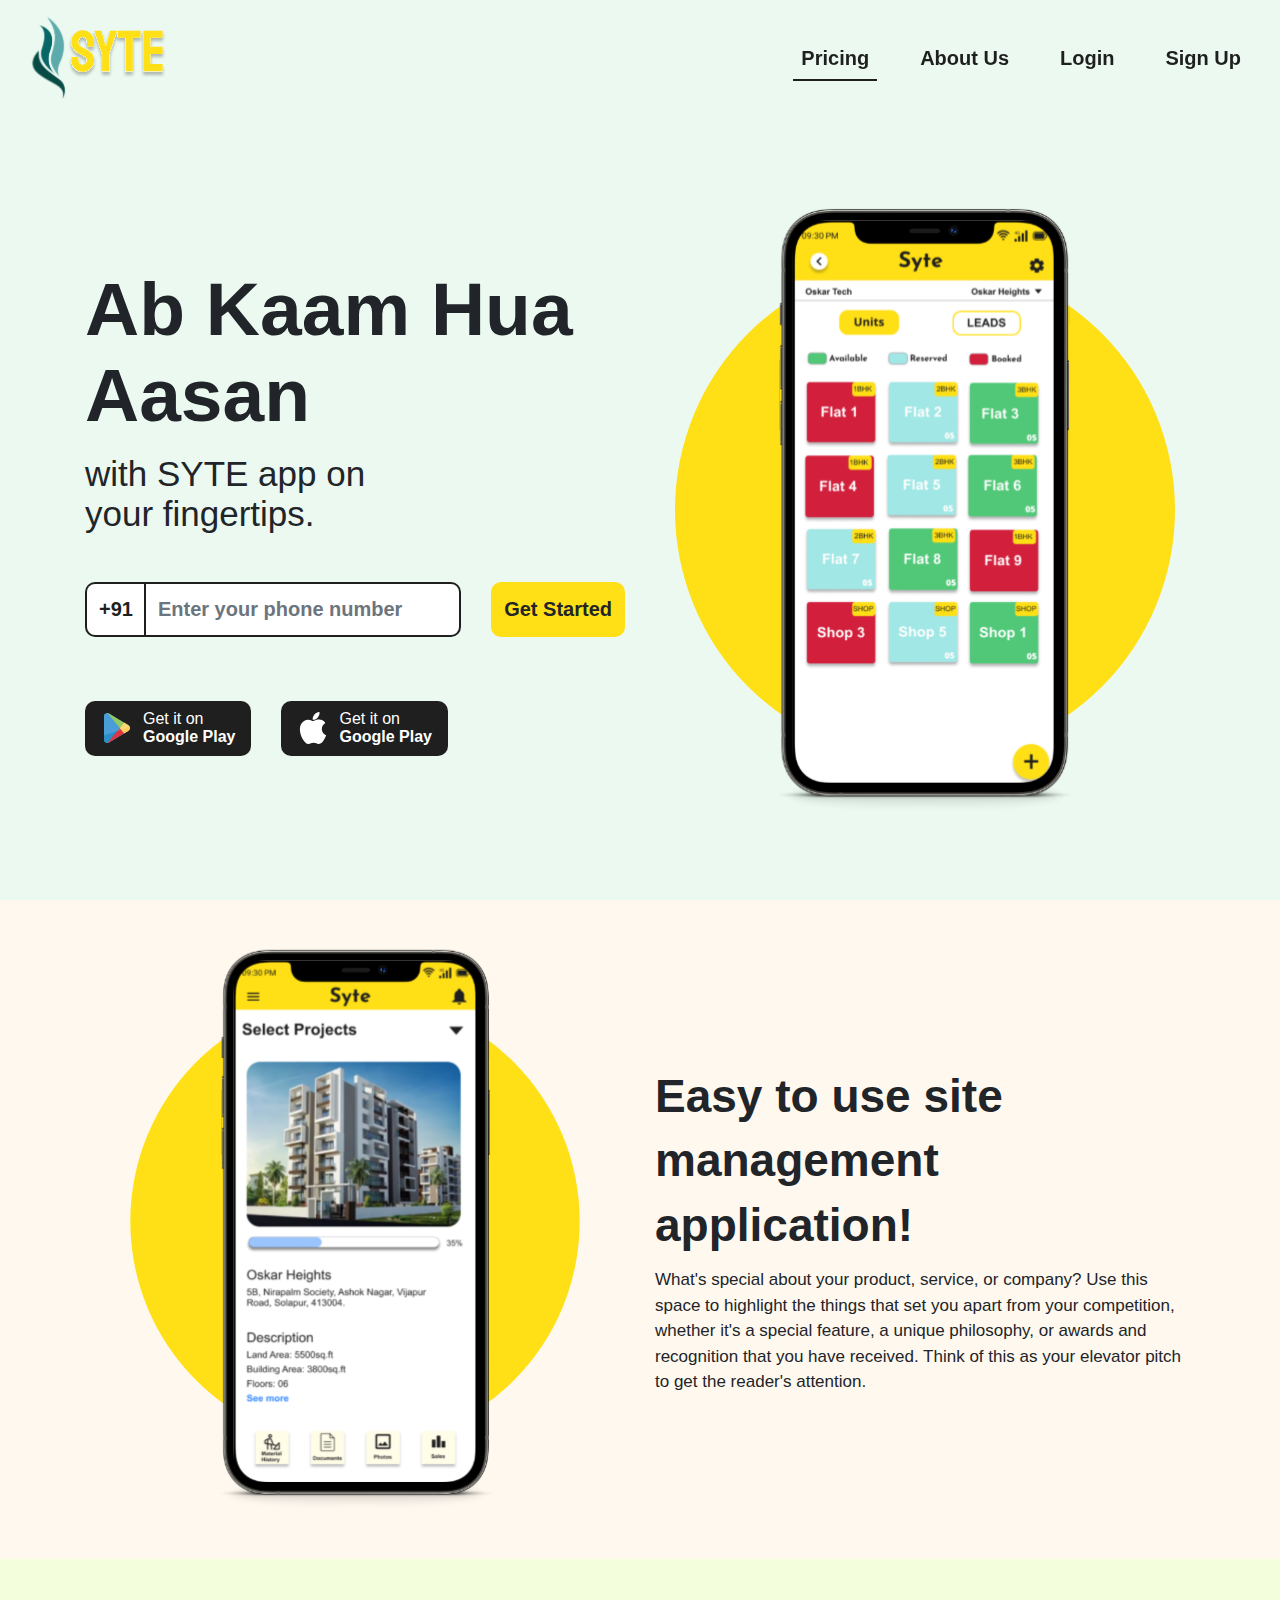
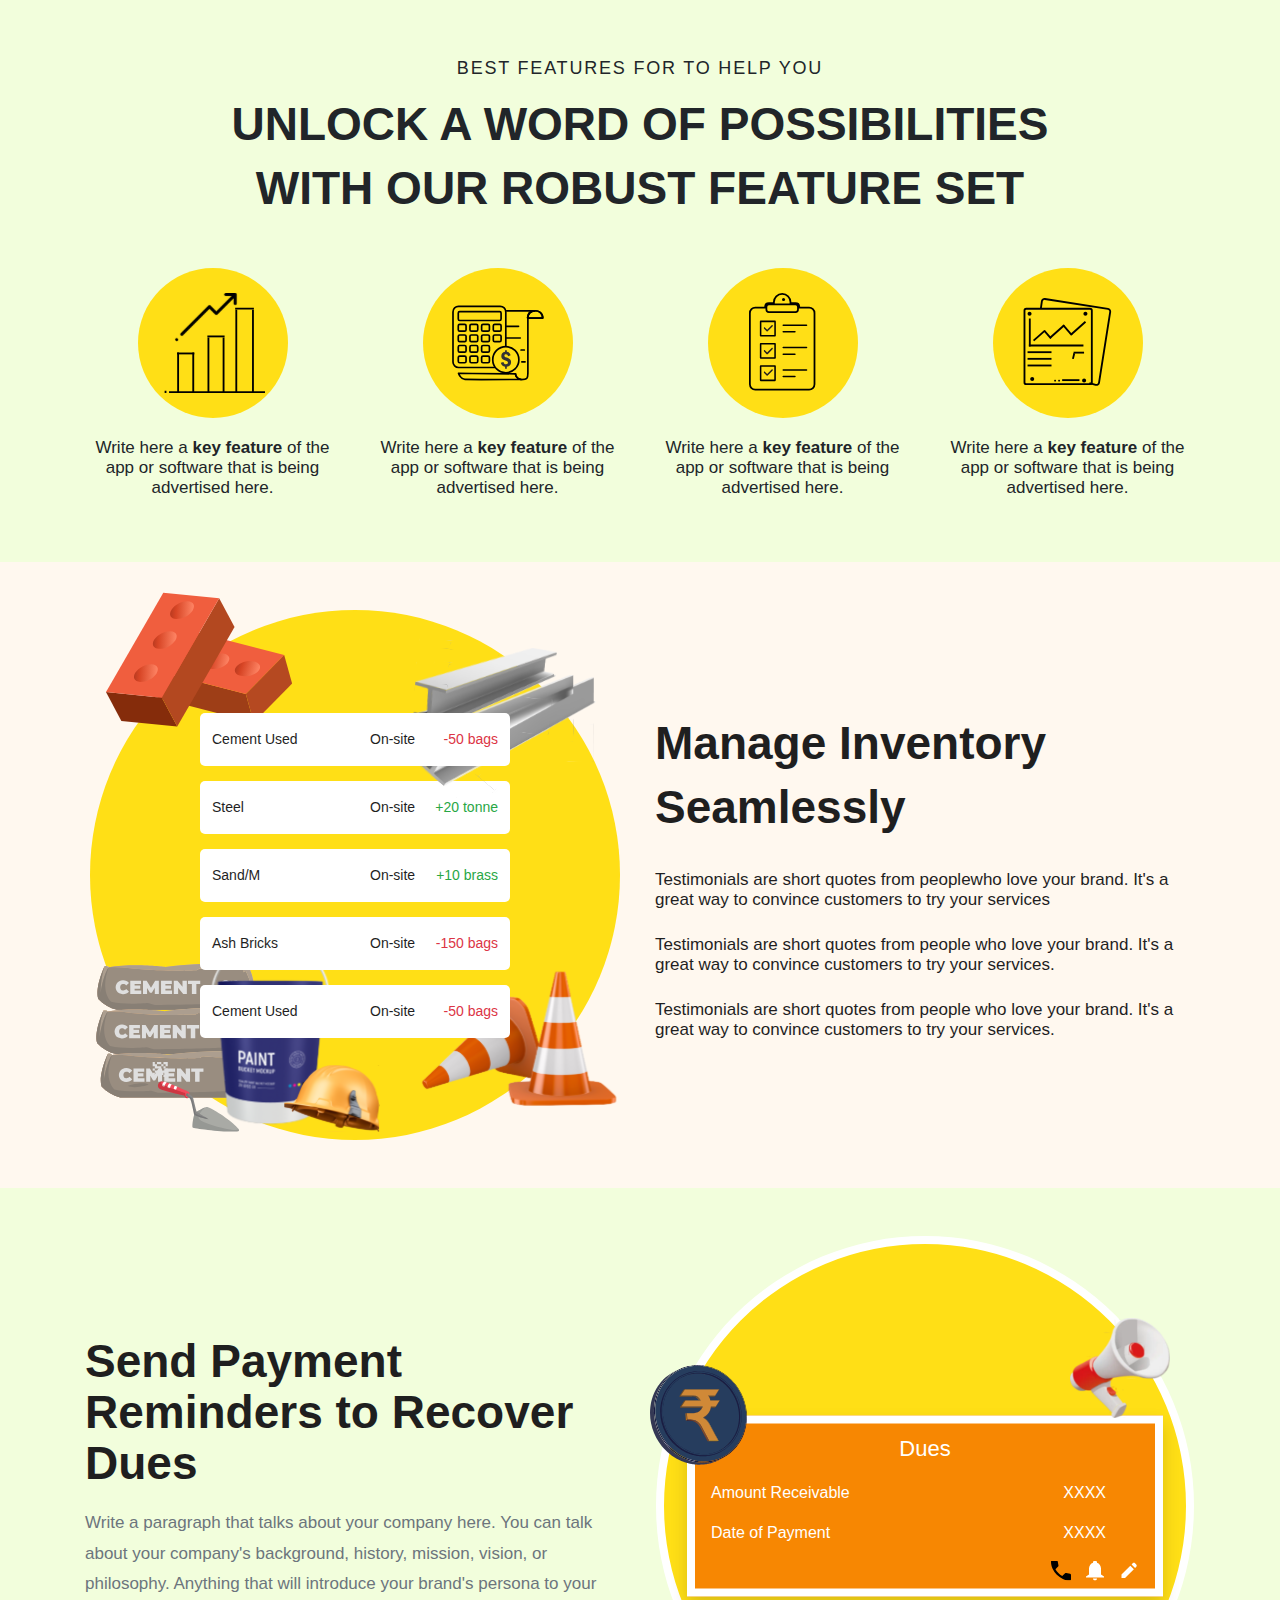
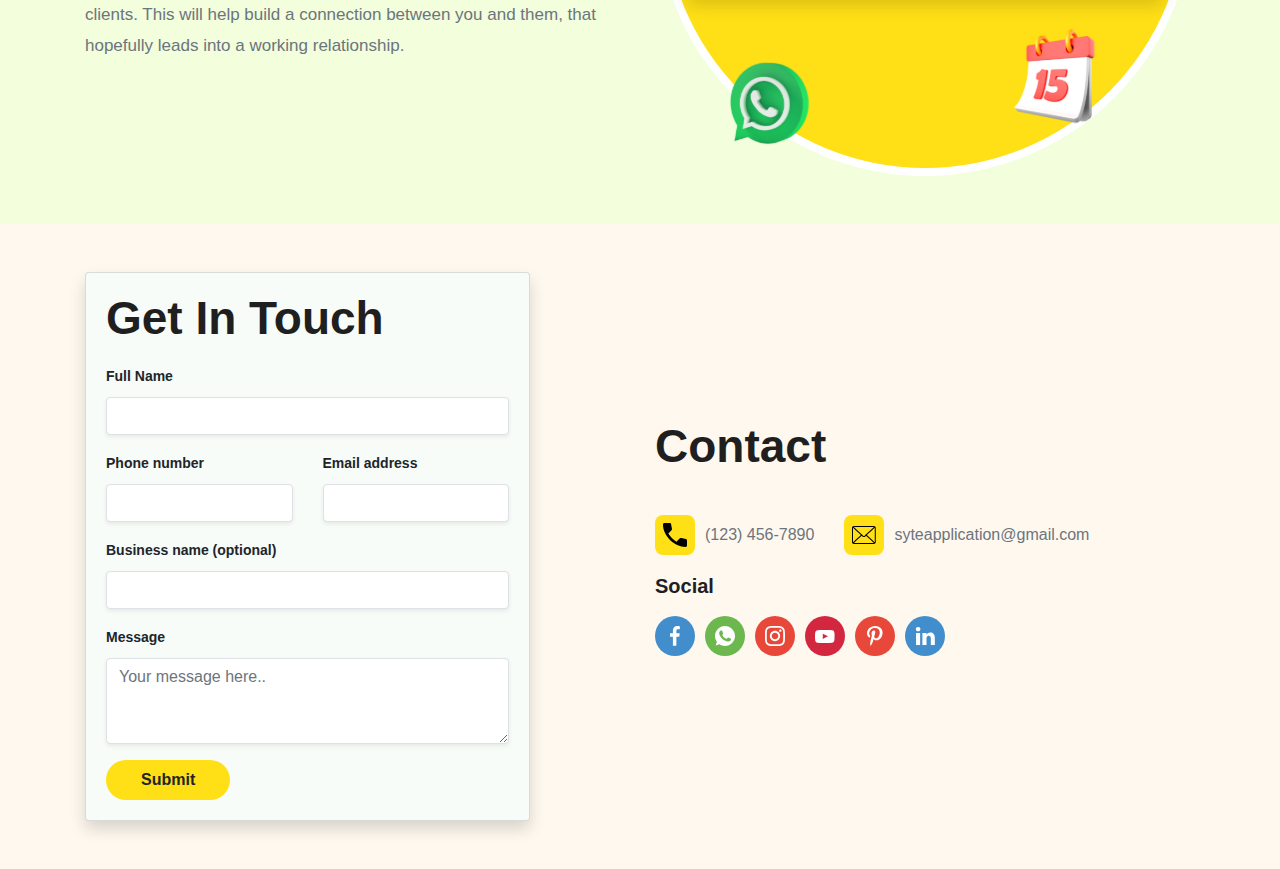
==== commit 8d04d5b1: "s" ====
--- a/index.html
+++ b/index.html
@@ -86,17 +86,17 @@
     <div class="container-fluid applicationFluid h-100">
         <div class="container applicationContainer h-100 pt-5 pb-sm-5 pb-4">
             <div class="row h-100 align-items-center">
-                <div class=" col-md-6 col-12">
+                <div class="col-md-6 col-12">
                     <div class="applicationImg">
                         <img src="assets/img/application.svg" alt="">
                     </div>
                 </div>
-                <div class=" col-md-6 col-12">
+                <div class="col-md-6 col-12">
                     <div class="row">
                         <div class="col-12">
                             <div class="applictionMainHeading">Easy to use site management application!</div>
                         </div>
-                        <div class="col">
+                        <div class="col-12">
                             <div class="applictionSubHeading">
                                 What's special about your product,
                             service, or company? Use this space to
@@ -116,9 +116,9 @@
     
     <div class="container-fluid featuresFluid h-100">
         <div class="container featuresContainer h-100 pt-5 pb-sm-5 pb-4">
-            <div class="row featuresbg h-100 pt-sm-5 pb-5 pb-sm-3">
+            <div class="row featuresbg h-100 pt-sm-5 pb-3 pb-sm-5">
                 <div class="col-12 featuresMainHeading text-center">BEST FEATURES FOR TO HELP YOU</div>
-                <div class="col-12 featuresSubHeading text-center">UNLOCK A WORD OF POSSIBILITIES <br> WITH OUR ROBUST FEATURE SET</div>
+                <div class="col-12 featuresSubHeading text-center">UNLOCK A WORD OF POSSIBILITIES <br class="d-none d-lg-block"> WITH OUR ROBUST FEATURE SET</div>
             </div>
             <div class="row">
                 <div class="col-xxl-3 col-xl-3 col-lg-3 col-md-6 col-sm-6 col-12">
@@ -190,7 +190,7 @@
     </div>
     
     
-    <div class="container-fluid pt-5 pb-sm-5 pb-3  manageSection">
+    <div class="container-fluid pt-5 pb-sm-5 pb-4  manageSection">
         <div class="container">
             <div class="row align-items-center">
                 <div class="col-lg-6 col-md-7 col-12 leftSection">
@@ -270,10 +270,10 @@
     </div>
 
    
-    <div class="container-fluid paymentsection py-4 py-md-5">
+    <div class="container-fluid paymentsection pb-md-5 pb-4 pt-5">
         <div class="container paymentInner">
             <div class="row paymentRow align-items-center">
-                <div class="col-md-6">
+                <div class="col-md-6 order-2 order-md-1">
                     <div class="paymentContent">
                         <div class="row">
                             <div class="col-md-12">
@@ -292,7 +292,7 @@
                         </div>
                     </div>
                 </div>
-                <div class="col-md-6">
+                <div class="col-md-6 order-1 px-0 px-sm-3 order-md-2 mb-4 mb-md-0">
                     <div class="paymentAmount  position-relative">
                         <div class="paymentAmountDetailOuter p-1 p-xl-3">
                             <div class="paymentAmountContent shadow px-2 px-sm-3 py-2">
@@ -309,8 +309,8 @@
                                                     Amount Receivable
                                                 </div>
                                             </div>
-                                            <div class="col-autp">
-                                                <div class="paymentAmountText">
+                                            <div class="col pr-4 pr-xl-5">
+                                                <div class="paymentAmountText text-right">
                                                     XXXX
                                                 </div>
                                             </div>
@@ -323,8 +323,8 @@
                                                     Date of Payment
                                                 </div>
                                             </div>
-                                            <div class="col-autp">
-                                                <div class="paymentAmountText">
+                                            <div class="col pr-4 pr-xl-5">
+                                                <div class="paymentAmountText text-right">
                                                     XXXX
                                                 </div>
                                             </div>
@@ -334,17 +334,17 @@
                                         <div class="paymentLink">
                                             <ul class="paymentLinkItem">
                                                 <li class="paymentLinkItems">
-                                                    <a href="" class="paymentLinkItemLink">
+                                                    <a href="javascript:;" class="paymentLinkItemLink">
                                                         <img src="assets/img/call.svg" class="w-100 h-100" alt="">
                                                     </a>
                                                 </li>
                                                 <li class="paymentLinkItems">
-                                                    <a href="" class="paymentLinkItemLink">
+                                                    <a href="javascript:;" class="paymentLinkItemLink">
                                                         <img src="assets/img/notification.svg" class="w-100 h-100" alt="">
                                                     </a>
                                                 </li>
                                                 <li class="paymentLinkItems">
-                                                    <a href="" class="paymentLinkItemLink">
+                                                    <a href="javascript:;" class="paymentLinkItemLink">
                                                         <img src="assets/img/edit.svg" class="w-100 h-100" alt="">
                                                     </a>
                                                 </li>
@@ -373,10 +373,10 @@
         </div>
     </div>
 
-    <div class="container-fluid contactUsPage py-4 py-md-5 ">
+    <div class="container-fluid contactUsPage pb-md-5 pb-4 pt-5 ">
         <div class="container">
             <div class="row align-items-center justify-content-between">
-                <div class="col-md-12 col-lg-5 mb-lg-0 mb-3">
+                <div class="col-md-7 col-xl-5 mb-md-0 mb-4">
                     <div class="card submitcard shadow">
                         <div class="card-body cardBody">
                             <form action="" class="contactForm">
@@ -386,7 +386,7 @@
                                     </div>
                                     <div class="col-12">
                                         <div class="form-group">
-                                            <label for="firstName">First& Last Name</label>
+                                            <label for="firstName">Full Name</label>
                                             <input type="text" class="form-control shadow-sm" id="firstName" placeholder="">
                                         </div>
                                     </div>
@@ -410,23 +410,22 @@
                                     </div>
                                     <div class="col-12">
                                         <div class="form-group">
-                                            <label for="message">Example textarea</label>
-                                            <textarea class="form-control shadow-sm" id="message" rows="3"></textarea>
+                                            <label for="message">Message</label>
+                                            <textarea class="form-control shadow-sm" placeholder="Your message here.." id="message" rows="3"></textarea>
                                         </div>
                                     </div>
                                     <div class="col-md-12">
-                                        <button class="btn submitButton">Submit</button>
+                                        <button class="btn submitButton" type="button">Submit</button>
                                     </div>
                                 </div>
                             </form>
                         </div>
                     </div>
                 </div>
-                
-                <div class="col-md-12 col-lg-6">
+                <div class="col-md-5 col-xl-6">
                     <div class="contactDetail">
-                        <div class="row mx-0">
-                            <div class="col-12 mb-4">
+                        <div class="row ">
+                            <div class="col-12 mb-md-4 mb-3">
                                 <div class="headingLeft">Contact</div>
                             </div>
                             <div class="col-md-12">
@@ -448,18 +447,17 @@
                                     </div>
                                 </div>
                             </div>
-                            <div class="col-12 mb-3">
+                            <div class="col-12 mb-md-3">
                                 <div class="contactDetailTitle">
                                     Social
                                 </div>
                                 <ul class="socialIconItem">
-                                    <li class="socialIconItems"><a href="" class="socialIconItemsLink fb"><img src="assets/img/face booksvg.svg" class="w-100 h-100" alt=""></a></li>
-                                    <li class="socialIconItems"><a href="" class="socialIconItemsLink wa"><img src="assets/img/whatsapp.svg" class="w-100 h-100" alt=""></a></li>
-                                    <li class="socialIconItems"><a href="" class="socialIconItemsLink ins"><img src="assets/img/instagram.svg" class="w-100 h-100" alt=""></a></li>
-                                    <li class="socialIconItems"><a href="" class="socialIconItemsLink yt"><img src="assets/img/you-tube.svg" class="w-100 h-100" alt=""></a></li>
-                                    <li class="socialIconItems"><a href="" class="socialIconItemsLink pin"><img src="assets/img/pintrest.svg" class="w-100 h-100" alt=""></a></li>
-                                    <li class="socialIconItems"><a href="" class="socialIconItemsLink link"><img src="assets/img/linkedin.svg" class="w-100 h-100" alt=""></a></li>
-                                    
+                                    <li class="socialIconItems"><a href="javascript:;" class="socialIconItemsLink fb"><img src="assets/img/face booksvg.svg" class="w-100 h-100" alt=""></a></li>
+                                    <li class="socialIconItems"><a href="javascript:;" class="socialIconItemsLink wa"><img src="assets/img/whatsapp.svg" class="w-100 h-100" alt=""></a></li>
+                                    <li class="socialIconItems"><a href="javascript:;" class="socialIconItemsLink ins"><img src="assets/img/instagram.svg" class="w-100 h-100" alt=""></a></li>
+                                    <li class="socialIconItems"><a href="javascript:;" class="socialIconItemsLink yt"><img src="assets/img/you-tube.svg" class="w-100 h-100" alt=""></a></li>
+                                    <li class="socialIconItems"><a href="javascript:;" class="socialIconItemsLink pin"><img src="assets/img/pintrest.svg" class="w-100 h-100" alt=""></a></li>
+                                    <li class="socialIconItems"><a href="javascript:;" class="socialIconItemsLink link"><img src="assets/img/linkedin.svg" class="w-100 h-100" alt=""></a></li> 
                                 </ul>
                             </div>
                         </div>
@@ -470,46 +468,45 @@
     </div>
 
     <!-------------off canvas ------------------->
-    <div class="container-fluid px-0" >
-            <div class="offcanvasSection hide bg-white">
-                <div class="offcanvasInner">
-                    <div class="offcanvasHeader">
-                        <div class="d-flex justify-content-between align-items-center px-3">
-                            <div class="offcanvasLogoImg">
-                                <img src="assets/img/logo/logo.svg" class="w-100 h-100" alt="">
-                            </div>
-                            <div class="offcanvasBtn closeBtn">
-                                <img src="assets/img/closeBtn.svg" class="w-100 h-100" alt="">
-                            </div>
-                        </div>
-                    </div>
-                    <div class="offcanvasBody">
-                        <ul class="offcanvasItems">
-                            <li class="offcanvasList">
-                                <a href="" class="offcanvasListLink">
-                                    Pricing 
-                                </a>
-                            </li>
-                            <li class="offcanvasList">
-                                <a href="" class="offcanvasListLink">
-                                    About Us 
-                                </a>
-                            </li>
-                            <li class="offcanvasList">
-                                <a href="" class="offcanvasListLink">
-                                    Login 
-                                </a>
-                            </li>
-                            <li class="offcanvasList">
-                                <a href="" class="offcanvasListLink">
-                                    Sign Up 
-                                </a>
-                            </li>
-                        </ul>
-                    </div>
-                </div>
-            </div>
-    </div>
+    <div class="offcanvasSection hide bg-white">
+        <div class="offcanvasInner">
+            <div class="offcanvasHeader">
+                <div class="d-flex justify-content-between align-items-center">
+                    <div class="offcanvasLogoImg">
+                        <img src="assets/img/logo/logo.svg" class="w-100 h-100" alt="">
+                    </div>
+                    <div class="offcanvasBtn closeBtn">
+                        <img src="assets/img/closeBtn.svg" class="w-100 h-100" alt="">
+                    </div>
+                </div>
+            </div>
+            <div class="offcanvasBody">
+                <ul class="offcanvasItems">
+                    <li class="offcanvasList">
+                        <a href="javascript:;" class="offcanvasListLink">
+                            Pricing 
+                        </a>
+                    </li>
+                    <li class="offcanvasList">
+                        <a href="javascript:;" class="offcanvasListLink">
+                            About Us 
+                        </a>
+                    </li>
+                    <li class="offcanvasList">
+                        <a href="javascript:;" class="offcanvasListLink">
+                            Login 
+                        </a>
+                    </li>
+                    <li class="offcanvasList">
+                        <a href="javascript:;" class="offcanvasListLink">
+                            Sign Up 
+                        </a>
+                    </li>
+                </ul>
+            </div>
+        </div>
+    </div>
+
     <div class="modalbackdrop hidden"></div>
 
     <script src="https://code.jquery.com/jquery-3.4.1.slim.min.js" integrity="sha384-J6qa4849blE2+poT4WnyKhv5vZF5SrPo0iEjwBvKU7imGFAV0wwj1yYfoRSJoZ+n" crossorigin="anonymous"></script>
--- a/assets/css/style.min.css
+++ b/assets/css/style.min.css
@@ -1 +1 @@
-.header{background-color:rgba(0,0,0,0);transition:all .3s ease-in-out}.header.Header_fix{background-color:#ebf9f0}.header.Header_fix .navbar-brand{height:75px}.headersection .navbar-brand{height:100px;transition:all .3s ease-in-out}.headersection .navitems .navbar-nav{gap:35px}.headersection .navitems .navbar-nav .nav-item .nav-link{font-weight:600;font-size:20px;transition:all ease-in-out .3s;position:relative;color:#1f1f1f}.headersection .navitems .navbar-nav .nav-item .nav-link::before{content:"";width:0px;height:2px;position:absolute;left:0;background-color:#1f1f1f;bottom:0;transition:all ease-in-out .3s}.headersection .navitems .navbar-nav .nav-item .nav-link:hover::before{width:100%}.headersection .navitems .navbar-nav .nav-item.active .nav-link::before{width:100%}.headersection .offcanvasBtn{background-color:rgba(0,0,0,0);border:none;padding:0;display:none}.heroSection{min-height:100vh;background-color:#ebf9f0}.heroSection .innersection{padding-top:25px}.heroSection .innersection .contantSide .mainHeading{font-size:75px;font-weight:600;line-height:normal}.heroSection .innersection .contantSide .subHeading{font-size:35px;font-weight:500;line-height:normal}.heroSection .innersection .contantSide .inputBox .input-group-prepend,.heroSection .innersection .contantSide .inputBox .form-control{height:55px}.heroSection .innersection .contantSide .inputBox .input-group-prepend span{border-right:none;border-radius:10px 0px 0px 10px}.heroSection .innersection .contantSide .inputBox span,.heroSection .innersection .contantSide .inputBox .form-control{color:#1f1f1f;border:2px solid #1f1f1f;font-size:20px;font-weight:bolder}.heroSection .innersection .contantSide .inputBox .form-control{border-radius:0px 10px 10px 0px}.heroSection .innersection .contantSide .customBtn{background-color:#ffdf16;font-weight:bold;height:55px;transition:all .3s ease-in-out;font-size:20px;border-radius:10px}.heroSection .innersection .contantSide .customBtn:hover{background-color:#eccc00}.heroSection .innersection .contantSide .androidBtn .android_btn{text-decoration:none;background-color:#1f1f1f;transition:all .3s ease-in-out;gap:10px;font-size:16px;line-height:normal;height:55px;border-radius:10px}.heroSection .innersection .contantSide .androidBtn .android_btn:hover{background-color:#393939}.heroSection .innersection .mockSide{position:relative}.heroSection .innersection .mockSide::before{max-width:500px;height:100%;width:100%;max-height:500px;border-radius:100%;content:"";position:absolute;inset:0;margin:auto;background-color:#ffdf16}.heroSection .innersection .mockSide .heroimg{max-width:300px}@media(max-width: 1199.98px){.headersection .navbar-brand{height:80px}.heroSection{min-height:auto;height:auto !important}.heroSection .innersection .contantSide .mainHeading{font-size:65px}.heroSection .innersection .contantSide .subHeading{font-size:32px}.heroSection .innersection .contantSide .inputBox .input-group-prepend,.heroSection .innersection .contantSide .inputBox .form-control{height:52px}.heroSection .innersection .contantSide .inputBox span,.heroSection .innersection .contantSide .inputBox .form-control{font-size:17px}.heroSection .innersection .contantSide .customBtn{height:52px;font-size:18px}.heroSection .innersection .contantSide .android_btn{font-size:15px;height:52px}.heroSection .innersection .mockSide{position:relative}.heroSection .innersection .mockSide::before{max-width:400px;max-height:400px}.heroSection .innersection .mockSide .heroimg{max-width:250px}}@media(max-width: 991.98px){.heroSection .innersection .contantSide .mainHeading{font-size:45px}.heroSection .innersection .contantSide .subHeading{font-size:25px}.heroSection .innersection .contantSide .inputBox .input-group-prepend,.heroSection .innersection .contantSide .inputBox .form-control{height:45px}.heroSection .innersection .contantSide .inputBox span,.heroSection .innersection .contantSide .inputBox .form-control{font-size:15px;padding:5px 8px}.heroSection .innersection .contantSide .customBtn{height:45px;font-size:16px}.heroSection .innersection .contantSide .android_btn{font-size:14px;height:45px}.heroSection .innersection .mockSide{position:relative}.heroSection .innersection .mockSide::before{max-width:300px;max-height:300px}.heroSection .innersection .mockSide .heroimg{max-width:200px}}@media(max-width: 767.98px){.header{background-color:#ebf9f0}.header.Header_fix .navbar-brand{height:60px}.headersection .navbar-brand{height:65px}.headersection .navitems .navbar-nav{gap:35px}.headersection .offcanvasBtn{width:25px;display:flex}.heroSection .innersection .contantSide .mainHeading{text-align:center}.heroSection .innersection .contantSide .subHeading{text-align:center}.heroSection .innersection .contantSide .inputBox .input-group-prepend,.heroSection .innersection .contantSide .inputBox .form-control{height:45px}.heroSection .innersection .contantSide .customBtn{height:45px}.heroSection .innersection .contantSide .android_btn{height:45px}.heroSection .innersection .mockSide::before{max-width:300px;max-height:300px}}@media(max-width: 575.98px){.header.Header_fix .navbar-brand{height:55px}.headersection{padding-left:0;padding-right:0}.headersection .navbar-brand{height:60px;padding:0}.headersection .offcanvasBtn{width:25px}.heroSection .innersection .contantSide .mainHeading{font-size:30px}.heroSection .innersection .contantSide .subHeading{font-size:20px}.heroSection .innersection .contantSide .inputBox span,.heroSection .innersection .contantSide .inputBox .form-control{font-size:15px}.heroSection .innersection .contantSide .customBtn{font-size:15px}.heroSection .innersection .contantSide .androidBtn{gap:12px}.heroSection .innersection .contantSide .androidBtn .col-auto{padding:0}.heroSection .innersection .contantSide .androidBtn .android_btn{padding:4px 8px !important;font-size:13px;gap:5px}}@media screen and (max-width: 450px){.headersection{padding-left:0;padding-right:0}.headersection .navbar-brand{padding:0}.headersection .offcanvasBtn{width:25px;display:flex}.heroSection .innersection .contantSide .inputBox{margin:0px !important;gap:10px}.heroSection .innersection .contantSide .inputBox .getBtn{margin-bottom:10px;min-width:100%}.heroSection .innersection .contantSide .customBtn{width:100%}.heroSection .innersection .mockSide::before{max-width:300px;max-height:300px}.heroSection .innersection .mockSide .heroimg{max-width:180px}}.featuresFluid{background-color:#f2fedc}.featuresFluid .featuresContainer .featuresbg .featuresMainHeading{font-size:18px;font-weight:500;letter-spacing:.1em;margin-bottom:10px}.featuresFluid .featuresContainer .featuresbg .featuresSubHeading{font-size:36px;font-weight:600;line-height:1.4}.featuresFluid .featuresContainer .featureCard .featureImgBg{width:150px;height:150px;background-color:#ffdf16;border-radius:50%;margin:auto;transition:all .5s;position:relative}.featuresFluid .featuresContainer .featureCard .featureImgBg .featureImg{height:100px}.featuresFluid .featuresContainer .featureCard .featureImgBg .featureImg img{width:100%;height:100%}.featuresFluid .featuresContainer .featureCard .featutrePara{font-size:17px;font-weight:500;text-align:center;line-height:normal;margin-top:20px}.applicationFluid{background-color:#fff8ef}.applicationFluid .applicationContainer .applicationImg{text-align:center}.applicationFluid .applicationContainer .applicationImg img{width:100%;max-width:450px}.applicationFluid .applicationContainer .applictionMainHeading{font-size:36px;font-weight:600;line-height:1.4;margin-bottom:10px}.applicationFluid .applicationContainer .applictionSubHeading{font-size:17px}@media(max-width: 991.98px){.featuresFluid .featuresContainer .featureCard .featureImgBg{width:120px;height:120px}.featuresFluid .featuresContainer .featureCard .featureImgBg .featureImg{height:70px}.applicationFluid .applicationContainer .applicationImg{margin:auto}}@media(max-width: 767.98px){.featuresFluid .featuresContainer .featuresbg .featuresMainHeading{font-size:17px}.featuresFluid .featuresContainer .featuresbg .featuresSubHeading{font-size:25px;line-height:normal}.featuresFluid .featuresContainer .featureCard .featureImgBg{width:100px;height:100px}.featuresFluid .featuresContainer .featureCard .featureImgBg .featureImg{height:40px}.featuresFluid .featuresContainer .featureCard .featutrePara{font-size:15px}.applicationFluid .applicationContainer .applicationImg img{max-width:400px}.applicationFluid .applicationContainer .applictionMainHeading{font-size:25px;line-height:normal;text-align:center}.applicationFluid .applicationContainer .applictionSubHeading{font-size:15px;line-height:normal;text-align:center}}@media(max-width: 575.98px){.featuresFluid .featuresContainer .featuresbg .featuresMainHeading{font-size:12px}.featuresFluid .featuresContainer .featuresbg .featuresSubHeading{font-size:20px;line-height:normal}.featuresFluid .featuresContainer .featureCard .featureImgBg{width:80px;height:80px}.featuresFluid .featuresContainer .featureCard .featureImgBg .featureImg{height:40px}.featuresFluid .featuresContainer .featureCard .featutrePara{font-size:15px;margin-bottom:15px}.applicationFluid .applicationContainer .applictionMainHeading{margin-top:20px;font-size:25px;line-height:normal}.applicationFluid .applicationContainer .applictionSubHeading{font-size:14px}}.paymentsection{background-color:#ebf9f0}.paymentsection .paymentInner .paymentRow .paymentContent .paymentHeading{font-size:36px;line-height:1.1;color:#1f1f1f;font-weight:700;margin-bottom:20px}.paymentsection .paymentInner .paymentRow .paymentContent .paymentPara{margin-bottom:15px;line-height:1.8;font-size:14px;color:#6c757d}.paymentsection .paymentInner .paymentRow .paymentAmount{border:8px solid #fff;background-color:#ffdf16;height:540px !important;width:100%;margin:auto;border-radius:50%;position:relative}.paymentsection .paymentInner .paymentRow .paymentAmount .paymentAmountDetailOuter{position:relative;top:50%;transform:translate(-50%, -50%);left:50%;width:100% !important;padding:23px !important;display:flex;align-items:center;justify-content:center}.paymentsection .paymentInner .paymentRow .paymentAmount .paymentAmountDetailOuter .paymentAmountContent{background-color:#f78702;border:8px solid #fff}.paymentsection .paymentInner .paymentRow .paymentAmount .paymentAmountDetailOuter .paymentAmountContent .paymentAmountHeading{font-size:22px;font-weight:500;color:#fff}.paymentsection .paymentInner .paymentRow .paymentAmount .paymentAmountDetailOuter .paymentAmountContent .paymentAmountTitle{color:#fff;font-size:16px;font-weight:500}.paymentsection .paymentInner .paymentRow .paymentAmount .paymentAmountDetailOuter .paymentAmountContent .paymentAmountText{color:#fff;font-size:16px;font-weight:500}.paymentsection .paymentInner .paymentRow .paymentAmount .paymentAmountDetailOuter .paymentAmountContent .paymentLink .paymentLinkItem{margin:0;padding:0;justify-content:end;display:flex}.paymentsection .paymentInner .paymentRow .paymentAmount .paymentAmountDetailOuter .paymentAmountContent .paymentLink .paymentLinkItem .paymentLinkItems{list-style:none;padding-right:14px}.paymentsection .paymentInner .paymentRow .paymentAmount .paymentAmountDetailOuter .paymentAmountContent .paymentLink .paymentLinkItem .paymentLinkItems .paymentLinkItemLink{width:20px;height:20px;display:flex}.paymentsection .paymentInner .paymentRow .paymentAmount .paymentAmountDetailOuter .paymentAmountContent .paymentLink .paymentLinkItem .paymentLinkItems .paymentLinkItemLink img{aspect-ratio:10/10;-o-object-fit:cover;object-fit:cover}.paymentsection .paymentInner .paymentRow .paymentAmount .paymentAmountDetailOuter .paymentAmountContent .paymentLink .paymentLinkItem .paymentLinkItems:last-child{padding-right:0px}.paymentsection .paymentInner .paymentRow .paymentIcons1{width:100px;height:100px;position:absolute;top:23%;left:-3%}.paymentsection .paymentInner .paymentRow .paymentIcons1 img{aspect-ratio:10/10;-o-object-fit:contain;object-fit:contain}.paymentsection .paymentInner .paymentRow .paymentIcons2{width:100px;height:100px;position:absolute;bottom:3%;left:11%}.paymentsection .paymentInner .paymentRow .paymentIcons2 img{aspect-ratio:10/10;-o-object-fit:contain;object-fit:contain}.paymentsection .paymentInner .paymentRow .paymentIcons3{width:100px;height:100px;position:absolute;right:3%;top:14%}.paymentsection .paymentInner .paymentRow .paymentIcons3 img{aspect-ratio:10/10;-o-object-fit:contain;object-fit:contain}.paymentsection .paymentInner .paymentRow .paymentIcons4{width:100px;height:100px;position:absolute;right:15%;bottom:8%}.paymentsection .paymentInner .paymentRow .paymentIcons4 img{aspect-ratio:10/10;-o-object-fit:contain;object-fit:contain}.contactUsPage{background-color:#fff8ef}.contactUsPage .submitcard{background-color:#f7fcf9}.contactUsPage .submitcard .cardBody .contactForm .contactHeading{font-size:36px;line-height:1.1;color:#1f1f1f;font-weight:700;margin-bottom:20px}.contactUsPage .submitcard .cardBody .contactForm .form-group label{font-size:14px;padding-bottom:2px;font-weight:600}.contactUsPage .submitcard .cardBody .contactForm .form-group .form-control{border:1px solid #dee2e6}.contactUsPage .submitcard .cardBody .contactForm .form-group .form-control:active,.contactUsPage .submitcard .cardBody .contactForm .form-group .form-control:hover,.contactUsPage .submitcard .cardBody .contactForm .form-group .form-control:focus{border:1px solid #ffdf16}.contactUsPage .submitcard .cardBody .contactForm .submitButton{border:none;position:relative;padding:8px 35px;border-radius:30px;display:inline-block;font-weight:600;font-size:16px;background-color:#ffdf16}.contactUsPage .submitcard .cardBody .contactForm .submitButton:hover{background-color:#e2c300}.contactUsPage .contactDetail .headingLeft{font-size:36px;line-height:1.1;color:#1f1f1f;font-weight:700;margin-bottom:20px}.contactUsPage .contactDetail .contactDetailTitle{font-size:20px;color:#1f1f1f;font-weight:600;padding-right:10px;padding-bottom:15px}.contactUsPage .contactDetail .contactDetailImg{width:40px;height:40px;border-radius:8px;background-color:#ffdf16;padding:8px;margin-right:10px;display:flex;align-items:center;justify-content:center}.contactUsPage .contactDetail .contactDetailImg img{aspect-ratio:10/10;-o-object-fit:contain;object-fit:contain;width:100%}.contactUsPage .contactDetail .contactDetailText{font-weight:400;font-size:16px;color:#6c757d}.contactUsPage .contactDetail .socialIconItem{margin:0;padding:0;display:flex}.contactUsPage .contactDetail .socialIconItem .socialIconItems{list-style:none;padding-right:10px}.contactUsPage .contactDetail .socialIconItem .socialIconItems .socialIconItemsLink{width:40px;height:40px;display:flex;align-items:center;justify-content:center;padding:10px;border-radius:50%}.contactUsPage .contactDetail .socialIconItem .socialIconItems .socialIconItemsLink img{aspect-ratio:10/10;-o-object-fit:contain;object-fit:contain}.contactUsPage .contactDetail .socialIconItem .socialIconItems .socialIconItemsLink.fb{background-color:#428ecc}.contactUsPage .contactDetail .socialIconItem .socialIconItems .socialIconItemsLink.wa{background-color:#6cb74e}.contactUsPage .contactDetail .socialIconItem .socialIconItems .socialIconItemsLink.ins{background-color:#e84839}.contactUsPage .contactDetail .socialIconItem .socialIconItems .socialIconItemsLink.yt{background-color:#d3273f}.contactUsPage .contactDetail .socialIconItem .socialIconItems .socialIconItemsLink.pin{background-color:#e84839}.contactUsPage .contactDetail .socialIconItem .socialIconItems .socialIconItemsLink.link{background-color:#428ecc}.contactUsPage .contactDetail .socialIconItem .socialIconItems:last-child{padding-right:0px}.offcanvasSection{height:100vh;position:fixed;top:0;left:0;transition:all .5s;z-index:9999;width:100%}.offcanvasSection.hide{visibility:hidden;max-width:0px}.offcanvasSection.hide .offcanvasInner{display:none}.offcanvasSection.show{visibility:visible;max-width:290px}.offcanvasSection .offcanvasInner .offcanvasHeader .offcanvasLogoImg{width:100px;height:100px}.offcanvasSection .offcanvasInner .offcanvasHeader .offcanvasLogoImg img{aspect-ratio:10/10;-o-object-fit:contain;object-fit:contain}.offcanvasSection .offcanvasInner .offcanvasHeader .closeBtn{width:30px;height:30px;display:flex;align-items:center;justify-content:center;padding:7px;background:#ffdf16;border-radius:50%}.offcanvasSection .offcanvasInner .offcanvasHeader .closeBtn img{aspect-ratio:10/10;-o-object-fit:contain;object-fit:contain}.offcanvasSection .offcanvasInner .offcanvasBody .offcanvasItems{margin:0;padding:0}.offcanvasSection .offcanvasInner .offcanvasBody .offcanvasItems .offcanvasList{list-style:none}.offcanvasSection .offcanvasInner .offcanvasBody .offcanvasItems .offcanvasList .offcanvasListLink{display:flex;color:#1f1f1f;font-size:16px;width:100%;padding:10px 10px;text-decoration:none}.offcanvasSection .offcanvasInner .offcanvasBody .offcanvasItems .offcanvasList .offcanvasListLink:hover{background-color:#ffdf16;color:#1f1f1f}.modalbackdrop{position:fixed;top:0;left:0;z-index:-2;width:100vw;height:100vh;background-color:#000}.modalbackdrop.hidden{opacity:0}.modalbackdrop.shows{opacity:.5;z-index:1031}@media(max-width: 1199.98px){.paymentsection .paymentInner .paymentRow .paymentAmount{height:450px !important}.paymentsection .paymentInner .paymentRow .paymentAmount .paymentAmountDetailOuter{width:87%}.paymentsection .paymentInner .paymentRow .paymentIcons3{top:6%}.paymentsection .paymentInner .paymentRow .paymentIcons4{bottom:6%}}@media(max-width: 991.98px){.paymentsection .paymentInner .paymentRow .paymentContent .paymentHeading{font-size:30px}.paymentsection .paymentInner .paymentRow .paymentAmount{height:330px !important}.paymentsection .paymentInner .paymentRow .paymentAmount .paymentAmountDetailOuter{z-index:0;padding:28px !important}.paymentsection .paymentInner .paymentRow .paymentAmount .paymentAmountDetailOuter .paymentAmountContent .paymentAmountHeading{font-size:18px}.paymentsection .paymentInner .paymentRow .paymentAmount .paymentAmountDetailOuter .paymentAmountContent .paymentAmountTitle{font-size:14px}.paymentsection .paymentInner .paymentRow .paymentAmount .paymentAmountDetailOuter .paymentAmountContent .paymentAmountText{font-size:14px}.paymentsection .paymentInner .paymentRow .paymentAmount .paymentAmountDetailOuter .paymentAmountContent .paymentLink .paymentLinkItem .paymentLinkItems .paymentLinkItemLink{width:18px;height:18px}.paymentsection .paymentInner .paymentRow .paymentIcons1{width:70px;height:70px;top:15%;left:1%}.paymentsection .paymentInner .paymentRow .paymentIcons2{width:70px;height:70px}.paymentsection .paymentInner .paymentRow .paymentIcons3{width:70px;height:70px;right:5%;top:1%}.paymentsection .paymentInner .paymentRow .paymentIcons4{width:70px;height:70px;bottom:0}.contactUsPage .submitcard .cardBody .contactForm .contactHeading{font-size:30px}.contactUsPage .contactDetail .headingLeft{font-size:30px}}@media(max-width: 767.98px){.paymentsection .paymentInner .paymentRow .paymentContent .paymentHeading{font-size:28px}.paymentsection .paymentInner .paymentRow .paymentAmount{height:510px !important}.paymentsection .paymentInner .paymentRow .paymentAmount .paymentAmountDetailOuter{z-index:0;padding:30px !important}.paymentsection .paymentInner .paymentRow .paymentIcons1{width:100px;height:100px;top:25%;left:-5%}.paymentsection .paymentInner .paymentRow .paymentIcons2{width:100px;height:100px}.paymentsection .paymentInner .paymentRow .paymentIcons3{width:100px;height:100px;right:0%;top:13%}.paymentsection .paymentInner .paymentRow .paymentIcons4{width:100px;height:100px;bottom:50px}.contactUsPage .submitcard .cardBody .contactForm .contactHeading{font-size:28px}.contactUsPage .contactDetail .headingLeft{font-size:28px}}@media(max-width: 575.98px){.paymentsection .paymentInner .paymentRow .paymentContent .paymentHeading{font-size:22px}.paymentsection .paymentInner .paymentRow .paymentAmount{max-width:330px;width:100%;max-height:330px !important;height:100%}.paymentsection .paymentInner .paymentRow .paymentAmount .paymentAmountDetailOuter{padding:26px !important}.paymentsection .paymentInner .paymentRow .paymentAmount .paymentAmountDetailOuter .paymentAmountContent .paymentAmountTitle{font-size:12px}.paymentsection .paymentInner .paymentRow .paymentAmount .paymentAmountDetailOuter .paymentAmountContent .paymentAmountText{font-size:12px}.paymentsection .paymentInner .paymentRow .paymentAmount .paymentAmountDetailOuter .paymentAmountContent .paymentLink .paymentLinkItem .paymentLinkItems .paymentLinkItemLink{width:14px;height:14px}.paymentsection .paymentInner .paymentRow .paymentIcons1{width:60px;height:60px;top:18%;left:1%}.paymentsection .paymentInner .paymentRow .paymentIcons2{width:60px;height:60px}.paymentsection .paymentInner .paymentRow .paymentIcons3{width:60px;height:60px;right:6%;top:6%}.paymentsection .paymentInner .paymentRow .paymentIcons4{width:60px;height:60px;bottom:10px}.contactUsPage .submitcard .cardBody .contactForm .contactHeading{font-size:22px}.contactUsPage .contactDetail .headingLeft{font-size:22px}.contactUsPage .contactDetail .contactDetailImg{width:36px;height:36px;padding:10px}.contactUsPage .contactDetail .socialIconItem .socialIconItems .socialIconItemsLink{width:36px;height:36px}}@media screen and (max-width: 390px){.paymentsection .paymentInner .paymentRow .paymentContent .paymentHeading{font-size:20px}.paymentsection .paymentInner .paymentRow .paymentAmount{max-width:260px;width:100%;max-height:260px !important;height:100%}.paymentsection .paymentInner .paymentRow .paymentAmount .paymentAmountDetailOuter{padding:26px !important}.paymentsection .paymentInner .paymentRow .paymentAmount .paymentAmountDetailOuter .paymentAmountContent .paymentAmountHeading{font-size:16px}.paymentsection .paymentInner .paymentRow .paymentAmount .paymentAmountDetailOuter .paymentAmountContent .paymentAmountTitle{font-size:12px}.paymentsection .paymentInner .paymentRow .paymentAmount .paymentAmountDetailOuter .paymentAmountContent .paymentAmountText{font-size:12px}.paymentsection .paymentInner .paymentRow .paymentAmount .paymentAmountDetailOuter .paymentAmountContent .paymentLink .paymentLinkItem .paymentLinkItems{padding-right:8px}.paymentsection .paymentInner .paymentRow .paymentAmount .paymentAmountDetailOuter .paymentAmountContent .paymentLink .paymentLinkItem .paymentLinkItems .paymentLinkItemLink{width:14px;height:14px}.paymentsection .paymentInner .paymentRow .paymentIcons1{width:50px;height:50px;top:14%;left:3%}.paymentsection .paymentInner .paymentRow .paymentIcons2{width:50px;height:50px;bottom:0;left:19%}.paymentsection .paymentInner .paymentRow .paymentIcons3{width:50px;height:50px;right:12%;top:-2%}.paymentsection .paymentInner .paymentRow .paymentIcons4{width:50px;height:50px;bottom:2px}.contactUsPage .submitcard .cardBody .contactForm .contactHeading{font-size:20px}.contactUsPage .contactDetail .headingLeft{font-size:20px}.contactUsPage .contactDetail .contactDetailImg{width:30px;height:30px;padding:8px}}.manageSection{background-color:#fff8ef}.manageSection .leftSection .cirleBox{max-width:530px;max-height:530px;width:100%;height:100%;margin:auto;padding:110px;background-color:#ffdf16;display:flex;align-items:center;justify-content:center;position:relative}.manageSection .leftSection .cirleBox .textBox{background-color:#fff;color:#1f1f1f;font-size:14px;padding:16px 12px;font-weight:500;border-radius:5px;margin-bottom:15px;white-space:nowrap}.manageSection .leftSection .cirleBox .textBox.box1{z-index:2}.manageSection .leftSection .cirleBox .textBox:last-child{margin-bottom:0}.manageSection .leftSection .cirleBox .imagesBox{position:absolute;width:100%;height:100%;inset:0}.manageSection .leftSection .cirleBox .imagesBox .topLeftImg{display:block;height:205px;position:absolute;top:-49px;left:0px;transform:rotate(342deg)}.manageSection .leftSection .cirleBox .imagesBox .topRightImg{position:absolute;height:202px;right:15px;top:15px;z-index:1}.manageSection .leftSection .cirleBox .imagesBox .bottomLeftImg{position:absolute;bottom:0;left:0;height:215px}.manageSection .leftSection .cirleBox .imagesBox .bottomRighttImg{position:absolute;height:202px;bottom:0;right:0}.manageSection .rightSection .secHeading{font-size:56px;line-height:1.4;font-weight:700;color:#462601;margin-bottom:30px}.manageSection .rightSection .secText{font-size:20px;line-height:normal;font-weight:400;color:#1f1f1f;margin-bottom:25px}.manageSection .rightSection .secText:last-child{margin-bottom:0 !important}@media(max-width: 1199.98px){.manageSection .leftSection .cirleBox{padding:80px;max-width:430px;max-height:430px}.manageSection .leftSection .cirleBox .imagesBox .topLeftImg{height:140px;top:-55px;left:15px}.manageSection .leftSection .cirleBox .imagesBox .topRightImg{height:140px;right:10px;top:10px}.manageSection .leftSection .cirleBox .imagesBox .bottomLeftImg{height:140px}.manageSection .leftSection .cirleBox .imagesBox .bottomRighttImg{height:140px}.manageSection .rightSection .secHeading{font-size:42px}.manageSection .rightSection .secText{font-size:18px}}@media(max-width: 991.98px){.manageSection .leftSection .cirleBox{padding:70px;max-width:380px;max-height:380px}.manageSection .leftSection .cirleBox .textBox{font-size:13px;padding:12px 10px;margin-bottom:10px}.manageSection .leftSection .cirleBox .imagesBox .topLeftImg{height:100px;top:-15px;left:25px}.manageSection .leftSection .cirleBox .imagesBox .topRightImg{height:110px;right:15px;top:30px}.manageSection .leftSection .cirleBox .imagesBox .bottomLeftImg{height:120px}.manageSection .leftSection .cirleBox .imagesBox .bottomRighttImg{height:120px}.manageSection .rightSection .secHeading{font-size:28px}.manageSection .rightSection .secText{font-size:16px}}@media(max-width: 767.98px){.manageSection .rightSection{padding-top:40px;text-align:center}.manageSection .rightSection .secText{margin-bottom:15px}}@media(max-width: 575.98px){.manageSection .rightSection{padding-top:30px}.manageSection .rightSection .secHeading{font-size:24px;margin-bottom:20px}.manageSection .rightSection .secText{font-size:14px}}@media only screen and (max-width: 450px){.manageSection .leftSection{padding:0}.manageSection .leftSection .cirleBox{width:290px;height:290px;padding:35px}.manageSection .leftSection .cirleBox .textBox{font-size:12px;padding:8px 6px}.manageSection .leftSection .cirleBox .imagesBox .topLeftImg{height:80px;top:-15px;left:0}.manageSection .leftSection .cirleBox .imagesBox .topRightImg{height:95px;right:0px;top:15px}.manageSection .leftSection .cirleBox .imagesBox .bottomLeftImg{height:90px}.manageSection .leftSection .cirleBox .imagesBox .bottomRighttImg{height:80px}.manageSection .rightSection{padding-top:30px}.manageSection .rightSection .secHeading{font-size:22px;margin-bottom:15px}}+.header{z-index:5;background-color:rgba(0,0,0,0);transition:all .3s ease-in-out}.header.Header_fix{background-color:#ebf9f0}.header.Header_fix .navbar-brand{height:75px}.headersection .navbar-brand{height:100px;transition:all .3s ease-in-out}.headersection .navitems .navbar-nav{gap:35px}.headersection .navitems .navbar-nav .nav-item .nav-link{font-weight:600;font-size:20px;transition:all ease-in-out .3s;position:relative;color:#1f1f1f}.headersection .navitems .navbar-nav .nav-item .nav-link::before{content:"";width:0px;height:2px;position:absolute;left:0;background-color:#1f1f1f;bottom:0;transition:all ease-in-out .3s}.headersection .navitems .navbar-nav .nav-item .nav-link:hover::before{width:100%}.headersection .navitems .navbar-nav .nav-item.active .nav-link::before{width:100%}.headersection .offcanvasBtn{background-color:rgba(0,0,0,0);border:none;padding:0;display:none}.headersection .offcanvasBtn:focus{outline:none !important}.heroSection{min-height:100vh;background-color:#ebf9f0}.heroSection .innersection{padding-top:25px}.heroSection .innersection .contantSide .mainHeading{font-size:75px;font-weight:600;line-height:normal}.heroSection .innersection .contantSide .subHeading{font-size:35px;font-weight:500;line-height:normal}.heroSection .innersection .contantSide .inputBox .input-group-prepend,.heroSection .innersection .contantSide .inputBox .form-control{height:55px}.heroSection .innersection .contantSide .inputBox .input-group-prepend span{border-right:none;border-radius:10px 0px 0px 10px}.heroSection .innersection .contantSide .inputBox span,.heroSection .innersection .contantSide .inputBox .form-control{color:#1f1f1f;border:2px solid #1f1f1f;font-size:20px;font-weight:bolder}.heroSection .innersection .contantSide .inputBox .form-control{border-radius:0px 10px 10px 0px}.heroSection .innersection .contantSide .customBtn{background-color:#ffdf16;font-weight:bold;height:55px;transition:all .3s ease-in-out;font-size:20px;border-radius:10px}.heroSection .innersection .contantSide .customBtn:hover{background-color:#eccc00}.heroSection .innersection .contantSide .androidBtn .android_btn{text-decoration:none;background-color:#1f1f1f;transition:all .3s ease-in-out;gap:10px;font-size:16px;line-height:normal;height:55px;border-radius:10px}.heroSection .innersection .contantSide .androidBtn .android_btn:hover{background-color:#393939}.heroSection .innersection .mockSide{position:relative}.heroSection .innersection .mockSide::before{max-width:500px;height:100%;width:100%;max-height:500px;border-radius:100%;content:"";position:absolute;inset:0;margin:auto;background-color:#ffdf16}.heroSection .innersection .mockSide .heroimg{max-width:300px}@media(max-width: 1199.98px){.headersection .navbar-brand{height:80px}.heroSection{min-height:auto;height:auto !important}.heroSection .innersection .contantSide .mainHeading{font-size:65px}.heroSection .innersection .contantSide .subHeading{font-size:32px}.heroSection .innersection .contantSide .inputBox .input-group-prepend,.heroSection .innersection .contantSide .inputBox .form-control{height:52px}.heroSection .innersection .contantSide .inputBox span,.heroSection .innersection .contantSide .inputBox .form-control{font-size:17px}.heroSection .innersection .contantSide .customBtn{height:52px;font-size:18px}.heroSection .innersection .contantSide .android_btn{font-size:15px;height:52px}.heroSection .innersection .mockSide{position:relative}.heroSection .innersection .mockSide::before{max-width:400px;max-height:400px}.heroSection .innersection .mockSide .heroimg{max-width:250px}}@media(max-width: 991.98px){.heroSection .innersection .contantSide .mainHeading{font-size:45px}.heroSection .innersection .contantSide .subHeading{font-size:25px}.heroSection .innersection .contantSide .inputBox .input-group-prepend,.heroSection .innersection .contantSide .inputBox .form-control{height:45px}.heroSection .innersection .contantSide .inputBox span,.heroSection .innersection .contantSide .inputBox .form-control{font-size:15px;padding:5px 8px}.heroSection .innersection .contantSide .customBtn{height:45px;font-size:16px}.heroSection .innersection .contantSide .android_btn{font-size:14px;height:45px}.heroSection .innersection .mockSide{position:relative}.heroSection .innersection .mockSide::before{max-width:300px;max-height:300px}.heroSection .innersection .mockSide .heroimg{max-width:200px}}@media(max-width: 767.98px){.header{background-color:#ebf9f0}.header.Header_fix .navbar-brand{height:60px}.headersection .navbar-brand{height:65px}.headersection .navitems .navbar-nav{gap:35px}.headersection .offcanvasBtn{width:25px;display:flex}.heroSection .innersection .contantSide .mainHeading{text-align:center;font-size:35px}.heroSection .innersection .contantSide .subHeading{text-align:center}.heroSection .innersection .contantSide .inputBox .input-group-prepend,.heroSection .innersection .contantSide .inputBox .form-control{height:45px}.heroSection .innersection .contantSide .customBtn{height:45px}.heroSection .innersection .contantSide .android_btn{height:45px}.heroSection .innersection .mockSide::before{max-width:350px;max-height:350px}}@media(max-width: 575.98px){.header.Header_fix .navbar-brand{height:55px}.headersection{padding-left:0;padding-right:0}.headersection .navbar-brand{height:60px;padding:0}.headersection .offcanvasBtn{width:25px}.heroSection .innersection .contantSide .mainHeading{font-size:30px}.heroSection .innersection .contantSide .subHeading{font-size:20px}.heroSection .innersection .contantSide .inputBox span,.heroSection .innersection .contantSide .inputBox .form-control{font-size:15px}.heroSection .innersection .contantSide .customBtn{font-size:15px}.heroSection .innersection .contantSide .androidBtn{gap:12px}.heroSection .innersection .contantSide .androidBtn .col-auto{padding:0}.heroSection .innersection .contantSide .androidBtn .android_btn{padding:4px 8px !important;font-size:13px;gap:5px}}@media screen and (max-width: 450px){.headersection{padding-left:0;padding-right:0}.headersection .navbar-brand{padding:0}.headersection .offcanvasBtn{width:25px;display:flex}.heroSection .innersection .contantSide .inputBox{margin:0px !important;gap:10px}.heroSection .innersection .contantSide .inputBox .getBtn{margin-bottom:10px;min-width:100%}.heroSection .innersection .contantSide .customBtn{width:100%}.heroSection .innersection .mockSide::before{max-width:300px;max-height:300px}.heroSection .innersection .mockSide .heroimg{max-width:180px}}.featuresFluid{background-color:#f2fedc}.featuresFluid .featuresContainer .featuresbg .featuresMainHeading{font-size:18px;font-weight:500;letter-spacing:.1em;margin-bottom:10px}.featuresFluid .featuresContainer .featuresbg .featuresSubHeading{font-size:46px;font-weight:600;line-height:1.4}.featuresFluid .featuresContainer .featureCard .featureImgBg{width:150px;height:150px;background-color:#ffdf16;border-radius:50%;margin:auto;transition:all .5s;position:relative}.featuresFluid .featuresContainer .featureCard .featureImgBg .featureImg{height:100px}.featuresFluid .featuresContainer .featureCard .featureImgBg .featureImg img{width:100%;height:100%}.featuresFluid .featuresContainer .featureCard .featutrePara{font-size:17px;font-weight:500;text-align:center;line-height:normal;margin-top:20px}.applicationFluid{background-color:#fff8ef}.applicationFluid .applicationContainer .applicationImg{text-align:center}.applicationFluid .applicationContainer .applicationImg img{width:100%;max-width:450px}.applicationFluid .applicationContainer .applictionMainHeading{font-size:46px;font-weight:700;line-height:1.4;margin-bottom:10px}.applicationFluid .applicationContainer .applictionSubHeading{font-size:17px}@media(max-width: 1199.98px){.featuresFluid .featuresContainer .featuresbg .featuresSubHeading{font-size:36px}.applicationFluid .applicationContainer .applictionMainHeading{font-size:36px}}@media(max-width: 991.98px){.featuresFluid .featuresContainer .featuresbg .featuresSubHeading{font-size:30px}.featuresFluid .featuresContainer .featureCard .featureImgBg{width:120px;height:120px}.featuresFluid .featuresContainer .featureCard .featureImgBg .featureImg{height:70px}.applicationFluid .applicationContainer .applicationImg{margin:auto}.applicationFluid .applicationContainer .applictionMainHeading{font-size:30px}}@media(max-width: 767.98px){.featuresFluid .featuresContainer .featuresbg .featuresMainHeading{font-size:17px}.featuresFluid .featuresContainer .featuresbg .featuresSubHeading{font-size:25px;line-height:normal}.featuresFluid .featuresContainer .featureCard .featureImgBg{width:100px;height:100px}.featuresFluid .featuresContainer .featureCard .featureImgBg .featureImg{height:40px}.featuresFluid .featuresContainer .featureCard .featutrePara{font-size:15px}.applicationFluid .applicationContainer .applicationImg img{max-width:400px}.applicationFluid .applicationContainer .applictionMainHeading{font-size:25px;line-height:1.5;text-align:center}.applicationFluid .applicationContainer .applictionSubHeading{font-size:15px;text-align:center}}@media(max-width: 575.98px){.featuresFluid .featuresContainer .featuresbg .featuresMainHeading{font-size:12px}.featuresFluid .featuresContainer .featuresbg .featuresSubHeading{font-size:20px;line-height:normal}.featuresFluid .featuresContainer .featureCard .featureImgBg{width:80px;height:80px}.featuresFluid .featuresContainer .featureCard .featureImgBg .featureImg{height:40px}.featuresFluid .featuresContainer .featureCard .featutrePara{font-size:15px}.applicationFluid .applicationContainer .applictionMainHeading{margin-top:20px;font-size:25px;line-height:normal}.applicationFluid .applicationContainer .applictionSubHeading{font-size:14px}}.paymentsection{background-color:#f2fedc}.paymentsection .paymentInner .paymentRow .paymentContent .paymentHeading{font-size:46px;line-height:1.1;color:#1f1f1f;font-weight:700;margin-bottom:20px}.paymentsection .paymentInner .paymentRow .paymentContent .paymentPara{margin-bottom:15px;line-height:1.8;font-size:17px;color:#6c757d}.paymentsection .paymentInner .paymentRow .paymentAmount{border:8px solid #fff;background-color:#ffdf16;height:540px !important;width:100%;margin:auto;border-radius:50%;position:relative}.paymentsection .paymentInner .paymentRow .paymentAmount .paymentAmountDetailOuter{position:relative;top:50%;transform:translate(-50%, -50%);left:50%;width:100% !important;padding:23px !important;display:flex;align-items:center;justify-content:center}.paymentsection .paymentInner .paymentRow .paymentAmount .paymentAmountDetailOuter .paymentAmountContent{background-color:#f78702;border:8px solid #fff}.paymentsection .paymentInner .paymentRow .paymentAmount .paymentAmountDetailOuter .paymentAmountContent .paymentAmountHeading{font-size:22px;font-weight:500;color:#fff}.paymentsection .paymentInner .paymentRow .paymentAmount .paymentAmountDetailOuter .paymentAmountContent .paymentAmountTitle{color:#fff;font-size:16px;font-weight:500}.paymentsection .paymentInner .paymentRow .paymentAmount .paymentAmountDetailOuter .paymentAmountContent .paymentAmountText{color:#fff;font-size:16px;font-weight:500}.paymentsection .paymentInner .paymentRow .paymentAmount .paymentAmountDetailOuter .paymentAmountContent .paymentLink .paymentLinkItem{margin:0;padding:0;justify-content:end;display:flex}.paymentsection .paymentInner .paymentRow .paymentAmount .paymentAmountDetailOuter .paymentAmountContent .paymentLink .paymentLinkItem .paymentLinkItems{list-style:none;padding-right:14px}.paymentsection .paymentInner .paymentRow .paymentAmount .paymentAmountDetailOuter .paymentAmountContent .paymentLink .paymentLinkItem .paymentLinkItems .paymentLinkItemLink{width:20px;height:20px;display:flex}.paymentsection .paymentInner .paymentRow .paymentAmount .paymentAmountDetailOuter .paymentAmountContent .paymentLink .paymentLinkItem .paymentLinkItems .paymentLinkItemLink img{aspect-ratio:10/10;-o-object-fit:cover;object-fit:cover}.paymentsection .paymentInner .paymentRow .paymentAmount .paymentAmountDetailOuter .paymentAmountContent .paymentLink .paymentLinkItem .paymentLinkItems:last-child{padding-right:0px}.paymentsection .paymentInner .paymentRow .paymentIcons1{width:100px;height:100px;position:absolute;top:23%;left:-3%}.paymentsection .paymentInner .paymentRow .paymentIcons1 img{aspect-ratio:10/10;-o-object-fit:contain;object-fit:contain}.paymentsection .paymentInner .paymentRow .paymentIcons2{width:100px;height:100px;position:absolute;bottom:3%;left:11%}.paymentsection .paymentInner .paymentRow .paymentIcons2 img{aspect-ratio:10/10;-o-object-fit:contain;object-fit:contain}.paymentsection .paymentInner .paymentRow .paymentIcons3{width:100px;height:100px;position:absolute;right:3%;top:14%}.paymentsection .paymentInner .paymentRow .paymentIcons3 img{aspect-ratio:10/10;-o-object-fit:contain;object-fit:contain}.paymentsection .paymentInner .paymentRow .paymentIcons4{width:100px;height:100px;position:absolute;right:15%;bottom:8%}.paymentsection .paymentInner .paymentRow .paymentIcons4 img{aspect-ratio:10/10;-o-object-fit:contain;object-fit:contain}.contactUsPage{background-color:#fff8ef}.contactUsPage .submitcard{background-color:#f7fcf9}.contactUsPage .submitcard .cardBody .contactForm .contactHeading{font-size:46px;line-height:1.1;color:#1f1f1f;font-weight:600;margin-bottom:20px}.contactUsPage .submitcard .cardBody .contactForm .form-group label{font-size:14px;padding-bottom:2px;font-weight:600}.contactUsPage .submitcard .cardBody .contactForm .form-group .form-control{border:1px solid #dee2e6}.contactUsPage .submitcard .cardBody .contactForm .form-group .form-control:active,.contactUsPage .submitcard .cardBody .contactForm .form-group .form-control:hover,.contactUsPage .submitcard .cardBody .contactForm .form-group .form-control:focus{border:1px solid #ffdf16}.contactUsPage .submitcard .cardBody .contactForm .submitButton{border:none;position:relative;padding:8px 35px;border-radius:30px;display:inline-block;font-weight:600;font-size:16px;background-color:#ffdf16;box-shadow:none}.contactUsPage .submitcard .cardBody .contactForm .submitButton:hover{background-color:#e2c300}.contactUsPage .contactDetail .headingLeft{font-size:46px;line-height:1.1;color:#1f1f1f;font-weight:600;margin-bottom:20px}.contactUsPage .contactDetail .contactDetailTitle{font-size:20px;color:#1f1f1f;font-weight:600;padding-right:10px;padding-bottom:15px}.contactUsPage .contactDetail .contactDetailImg{width:40px;height:40px;border-radius:8px;background-color:#ffdf16;padding:8px;margin-right:10px;display:flex;align-items:center;justify-content:center}.contactUsPage .contactDetail .contactDetailImg img{aspect-ratio:10/10;-o-object-fit:contain;object-fit:contain;width:100%}.contactUsPage .contactDetail .contactDetailText{font-weight:400;font-size:16px;color:#6c757d}.contactUsPage .contactDetail .socialIconItem{margin:0;padding:0;display:flex}.contactUsPage .contactDetail .socialIconItem .socialIconItems{list-style:none;padding-right:10px}.contactUsPage .contactDetail .socialIconItem .socialIconItems .socialIconItemsLink{width:40px;height:40px;display:flex;align-items:center;justify-content:center;padding:10px;border-radius:50%}.contactUsPage .contactDetail .socialIconItem .socialIconItems .socialIconItemsLink img{aspect-ratio:10/10;-o-object-fit:contain;object-fit:contain}.contactUsPage .contactDetail .socialIconItem .socialIconItems .socialIconItemsLink.fb{background-color:#428ecc}.contactUsPage .contactDetail .socialIconItem .socialIconItems .socialIconItemsLink.wa{background-color:#6cb74e}.contactUsPage .contactDetail .socialIconItem .socialIconItems .socialIconItemsLink.ins{background-color:#e84839}.contactUsPage .contactDetail .socialIconItem .socialIconItems .socialIconItemsLink.yt{background-color:#d3273f}.contactUsPage .contactDetail .socialIconItem .socialIconItems .socialIconItemsLink.pin{background-color:#e84839}.contactUsPage .contactDetail .socialIconItem .socialIconItems .socialIconItemsLink.link{background-color:#428ecc}.contactUsPage .contactDetail .socialIconItem .socialIconItems:last-child{padding-right:0px}.offcanvasSection{height:100vh;position:fixed;top:0;left:0;z-index:9999;width:100%;max-width:290px;transition:all .3s ease-in-out}.offcanvasSection.hide{transform:translateX(-100%)}.offcanvasSection.show{transform:translateX(0)}.offcanvasSection .offcanvasInner{height:100%}.offcanvasSection .offcanvasInner .offcanvasHeader{padding:.5rem 1rem}.offcanvasSection .offcanvasInner .offcanvasHeader .offcanvasLogoImg{height:65px}.offcanvasSection .offcanvasInner .offcanvasHeader .closeBtn{width:30px;height:30px;display:flex;align-items:center;justify-content:center;padding:7px;background:#ffdf16;border-radius:50%}.offcanvasSection .offcanvasInner .offcanvasHeader .closeBtn img{aspect-ratio:10/10;-o-object-fit:contain;object-fit:contain}.offcanvasSection .offcanvasInner .offcanvasBody .offcanvasItems{margin:0;padding:0}.offcanvasSection .offcanvasInner .offcanvasBody .offcanvasItems .offcanvasList{list-style:none}.offcanvasSection .offcanvasInner .offcanvasBody .offcanvasItems .offcanvasList .offcanvasListLink{display:flex;color:#1f1f1f;font-size:16px;font-weight:600;width:100%;padding:8px 16px;text-decoration:none}.offcanvasSection .offcanvasInner .offcanvasBody .offcanvasItems .offcanvasList .offcanvasListLink:hover{background-color:#ffdf16;color:#1f1f1f}.modalbackdrop{position:fixed;top:0;left:0;z-index:-2;width:100vw;height:100vh;transition:all .3s ease-in-out;background-color:#000}.modalbackdrop.hidden{opacity:0}.modalbackdrop.shows{opacity:.5;z-index:1031}@media(max-width: 1199.98px){.paymentsection .paymentInner .paymentRow .paymentContent .paymentHeading{font-size:36px}.paymentsection .paymentInner .paymentRow .paymentAmount{height:450px !important}.paymentsection .paymentInner .paymentRow .paymentAmount .paymentAmountDetailOuter{width:87%}.paymentsection .paymentInner .paymentRow .paymentIcons3{top:6%}.paymentsection .paymentInner .paymentRow .paymentIcons4{bottom:6%}.contactUsPage .submitcard .cardBody .contactForm .contactHeading{font-size:36px}.contactUsPage .contactDetail .headingLeft{font-size:36px}}@media(max-width: 991.98px){.paymentsection .paymentInner .paymentRow .paymentContent .paymentHeading{font-size:30px}.paymentsection .paymentInner .paymentRow .paymentAmount{height:330px !important}.paymentsection .paymentInner .paymentRow .paymentAmount .paymentAmountDetailOuter{z-index:0;padding:28px !important}.paymentsection .paymentInner .paymentRow .paymentAmount .paymentAmountDetailOuter .paymentAmountContent .paymentAmountHeading{font-size:18px}.paymentsection .paymentInner .paymentRow .paymentAmount .paymentAmountDetailOuter .paymentAmountContent .paymentAmountTitle{font-size:14px}.paymentsection .paymentInner .paymentRow .paymentAmount .paymentAmountDetailOuter .paymentAmountContent .paymentAmountText{font-size:14px}.paymentsection .paymentInner .paymentRow .paymentAmount .paymentAmountDetailOuter .paymentAmountContent .paymentLink .paymentLinkItem .paymentLinkItems .paymentLinkItemLink{width:18px;height:18px}.paymentsection .paymentInner .paymentRow .paymentIcons1{width:70px;height:70px;top:15%;left:1%}.paymentsection .paymentInner .paymentRow .paymentIcons2{width:70px;height:70px}.paymentsection .paymentInner .paymentRow .paymentIcons3{width:70px;height:70px;right:5%;top:1%}.paymentsection .paymentInner .paymentRow .paymentIcons4{width:70px;height:70px;bottom:0}.contactUsPage .submitcard .cardBody .contactForm .contactHeading{font-size:30px}.contactUsPage .submitcard .cardBody .contactForm .form-group{margin-bottom:8px}.contactUsPage .contactDetail .headingLeft{font-size:30px}}@media(max-width: 767.98px){.paymentsection .paymentInner .paymentRow .paymentContent .paymentHeading{text-align:center;font-size:25px}.paymentsection .paymentInner .paymentRow .paymentContent .paymentPara{line-height:1.5;margin-bottom:0;text-align:center}.paymentsection .paymentInner .paymentRow .paymentAmount{width:80%;height:408px !important}.paymentsection .paymentInner .paymentRow .paymentAmount .paymentAmountDetailOuter{z-index:0;padding:30px !important}.paymentsection .paymentInner .paymentRow .paymentIcons1{width:80px;height:80px;top:20%;left:-5%}.paymentsection .paymentInner .paymentRow .paymentIcons2{width:80px;height:80px}.paymentsection .paymentInner .paymentRow .paymentIcons3{width:80px;height:80px;right:0%;top:15%}.paymentsection .paymentInner .paymentRow .paymentIcons4{width:80px;height:80px;bottom:10px}.contactUsPage .submitcard .cardBody .contactForm .contactHeading{font-size:25px}.contactUsPage .contactDetail .headingLeft{font-size:25px}}@media(max-width: 575.98px){.paymentsection .paymentInner .paymentRow .paymentContent .paymentHeading{font-size:22px;margin-bottom:10px}.paymentsection .paymentInner .paymentRow .paymentContent .paymentPara{font-size:14px}.paymentsection .paymentInner .paymentRow .paymentAmount{max-width:330px;width:100%;max-height:330px !important;height:100%}.paymentsection .paymentInner .paymentRow .paymentAmount .paymentAmountDetailOuter{padding:26px !important}.paymentsection .paymentInner .paymentRow .paymentAmount .paymentAmountDetailOuter .paymentAmountContent .paymentAmountTitle{font-size:12px}.paymentsection .paymentInner .paymentRow .paymentAmount .paymentAmountDetailOuter .paymentAmountContent .paymentAmountText{font-size:12px}.paymentsection .paymentInner .paymentRow .paymentAmount .paymentAmountDetailOuter .paymentAmountContent .paymentLink .paymentLinkItem .paymentLinkItems .paymentLinkItemLink{width:14px;height:14px}.paymentsection .paymentInner .paymentRow .paymentIcons1{width:60px;height:60px;top:18%;left:1%}.paymentsection .paymentInner .paymentRow .paymentIcons2{width:60px;height:60px}.paymentsection .paymentInner .paymentRow .paymentIcons3{width:60px;height:60px;right:6%;top:6%}.paymentsection .paymentInner .paymentRow .paymentIcons4{width:60px;height:60px;bottom:10px}.contactUsPage .submitcard .cardBody .contactForm .contactHeading{font-size:22px}.contactUsPage .submitcard .cardBody .contactForm .submitButton{width:100%;text-align:center;margin-top:5px}.contactUsPage .contactDetail .headingLeft{font-size:22px;margin-bottom:8px}.contactUsPage .contactDetail .contactDetailImg{width:36px;height:36px;padding:10px}.contactUsPage .contactDetail .socialIconItem .socialIconItems .socialIconItemsLink{width:36px;height:36px}.offcanvasSection .offcanvasInner .offcanvasHeader .offcanvasLogoImg{height:60px}}@media screen and (max-width: 390px){.paymentsection .paymentInner .paymentRow .paymentContent .paymentHeading{font-size:20px}.paymentsection .paymentInner .paymentRow .paymentAmount{max-width:280px;width:100%;max-height:280px !important;height:100%}.paymentsection .paymentInner .paymentRow .paymentAmount .paymentAmountDetailOuter{padding:26px !important}.paymentsection .paymentInner .paymentRow .paymentAmount .paymentAmountDetailOuter .paymentAmountContent .paymentAmountHeading{font-size:16px}.paymentsection .paymentInner .paymentRow .paymentAmount .paymentAmountDetailOuter .paymentAmountContent .paymentAmountTitle{font-size:12px}.paymentsection .paymentInner .paymentRow .paymentAmount .paymentAmountDetailOuter .paymentAmountContent .paymentAmountText{font-size:12px}.paymentsection .paymentInner .paymentRow .paymentAmount .paymentAmountDetailOuter .paymentAmountContent .paymentLink .paymentLinkItem .paymentLinkItems{padding-right:8px}.paymentsection .paymentInner .paymentRow .paymentAmount .paymentAmountDetailOuter .paymentAmountContent .paymentLink .paymentLinkItem .paymentLinkItems .paymentLinkItemLink{width:14px;height:14px}.paymentsection .paymentInner .paymentRow .paymentIcons1{width:50px;height:50px;top:14%;left:3%}.paymentsection .paymentInner .paymentRow .paymentIcons2{width:50px;height:50px;bottom:0;left:19%}.paymentsection .paymentInner .paymentRow .paymentIcons3{width:50px;height:50px;right:12%;top:-2%}.paymentsection .paymentInner .paymentRow .paymentIcons4{width:50px;height:50px;bottom:2px}.contactUsPage .submitcard .cardBody .contactForm .contactHeading{font-size:20px}.contactUsPage .contactDetail .headingLeft{font-size:20px}.contactUsPage .contactDetail .contactDetailImg{width:30px;height:30px;padding:8px}}.manageSection{background-color:#fff8ef}.manageSection .leftSection .cirleBox{max-width:530px;max-height:530px;width:100%;height:100%;margin:auto;padding:110px;background-color:#ffdf16;display:flex;align-items:center;justify-content:center;position:relative}.manageSection .leftSection .cirleBox .textBox{background-color:#fff;color:#1f1f1f;font-size:14px;padding:16px 12px;font-weight:500;border-radius:5px;margin-bottom:15px;white-space:nowrap}.manageSection .leftSection .cirleBox .textBox.box1{z-index:2}.manageSection .leftSection .cirleBox .textBox:last-child{margin-bottom:0}.manageSection .leftSection .cirleBox .imagesBox{position:absolute;width:100%;height:100%;inset:0}.manageSection .leftSection .cirleBox .imagesBox .topLeftImg{display:block;height:205px;position:absolute;top:-49px;left:0px;transform:rotate(342deg)}.manageSection .leftSection .cirleBox .imagesBox .topRightImg{position:absolute;height:202px;right:15px;top:15px;z-index:1}.manageSection .leftSection .cirleBox .imagesBox .bottomLeftImg{position:absolute;bottom:0;left:0;height:215px}.manageSection .leftSection .cirleBox .imagesBox .bottomRighttImg{position:absolute;height:202px;bottom:0;right:0}.manageSection .rightSection .secHeading{font-size:46px;line-height:1.4;font-weight:700;color:#1f1f1f;margin-bottom:30px}.manageSection .rightSection .secText{font-size:17px;line-height:normal;font-weight:400;color:#1f1f1f;margin-bottom:25px}.manageSection .rightSection .secText:last-child{margin-bottom:0 !important}@media(max-width: 1199.98px){.manageSection .leftSection .cirleBox{padding:80px;max-width:430px;max-height:430px}.manageSection .leftSection .cirleBox .imagesBox .topLeftImg{height:140px;top:-55px;left:15px}.manageSection .leftSection .cirleBox .imagesBox .topRightImg{height:140px;right:10px;top:10px}.manageSection .leftSection .cirleBox .imagesBox .bottomLeftImg{height:140px}.manageSection .leftSection .cirleBox .imagesBox .bottomRighttImg{height:140px}.manageSection .rightSection .secHeading{font-size:36px}.manageSection .rightSection .secText{font-size:18px}}@media(max-width: 991.98px){.manageSection .leftSection .cirleBox{padding:70px;max-width:380px;max-height:380px}.manageSection .leftSection .cirleBox .textBox{font-size:13px;padding:12px 10px;margin-bottom:10px}.manageSection .leftSection .cirleBox .imagesBox .topLeftImg{height:100px;top:-15px;left:25px}.manageSection .leftSection .cirleBox .imagesBox .topRightImg{height:110px;right:15px;top:30px}.manageSection .leftSection .cirleBox .imagesBox .bottomLeftImg{height:120px}.manageSection .leftSection .cirleBox .imagesBox .bottomRighttImg{height:120px}.manageSection .rightSection .secHeading{font-size:30px}.manageSection .rightSection .secText{font-size:16px}}@media(max-width: 767.98px){.manageSection .rightSection{padding-top:40px;text-align:center}.manageSection .rightSection .secHeading{font-size:25px}.manageSection .rightSection .secText{margin-bottom:15px}}@media(max-width: 575.98px){.manageSection .rightSection{padding-top:30px}.manageSection .rightSection .secHeading{font-size:24px;margin-bottom:20px}.manageSection .rightSection .secText{font-size:14px;line-height:1.5}}@media only screen and (max-width: 450px){.manageSection .leftSection{padding:0}.manageSection .leftSection .cirleBox{width:290px;height:290px;padding:35px}.manageSection .leftSection .cirleBox .textBox{font-size:12px;padding:8px 6px}.manageSection .leftSection .cirleBox .imagesBox .topLeftImg{height:80px;top:-15px;left:0}.manageSection .leftSection .cirleBox .imagesBox .topRightImg{height:95px;right:0px;top:15px}.manageSection .leftSection .cirleBox .imagesBox .bottomLeftImg{height:90px}.manageSection .leftSection .cirleBox .imagesBox .bottomRighttImg{height:80px}.manageSection .rightSection{padding-top:30px}.manageSection .rightSection .secHeading{font-size:25px;margin-bottom:15px}}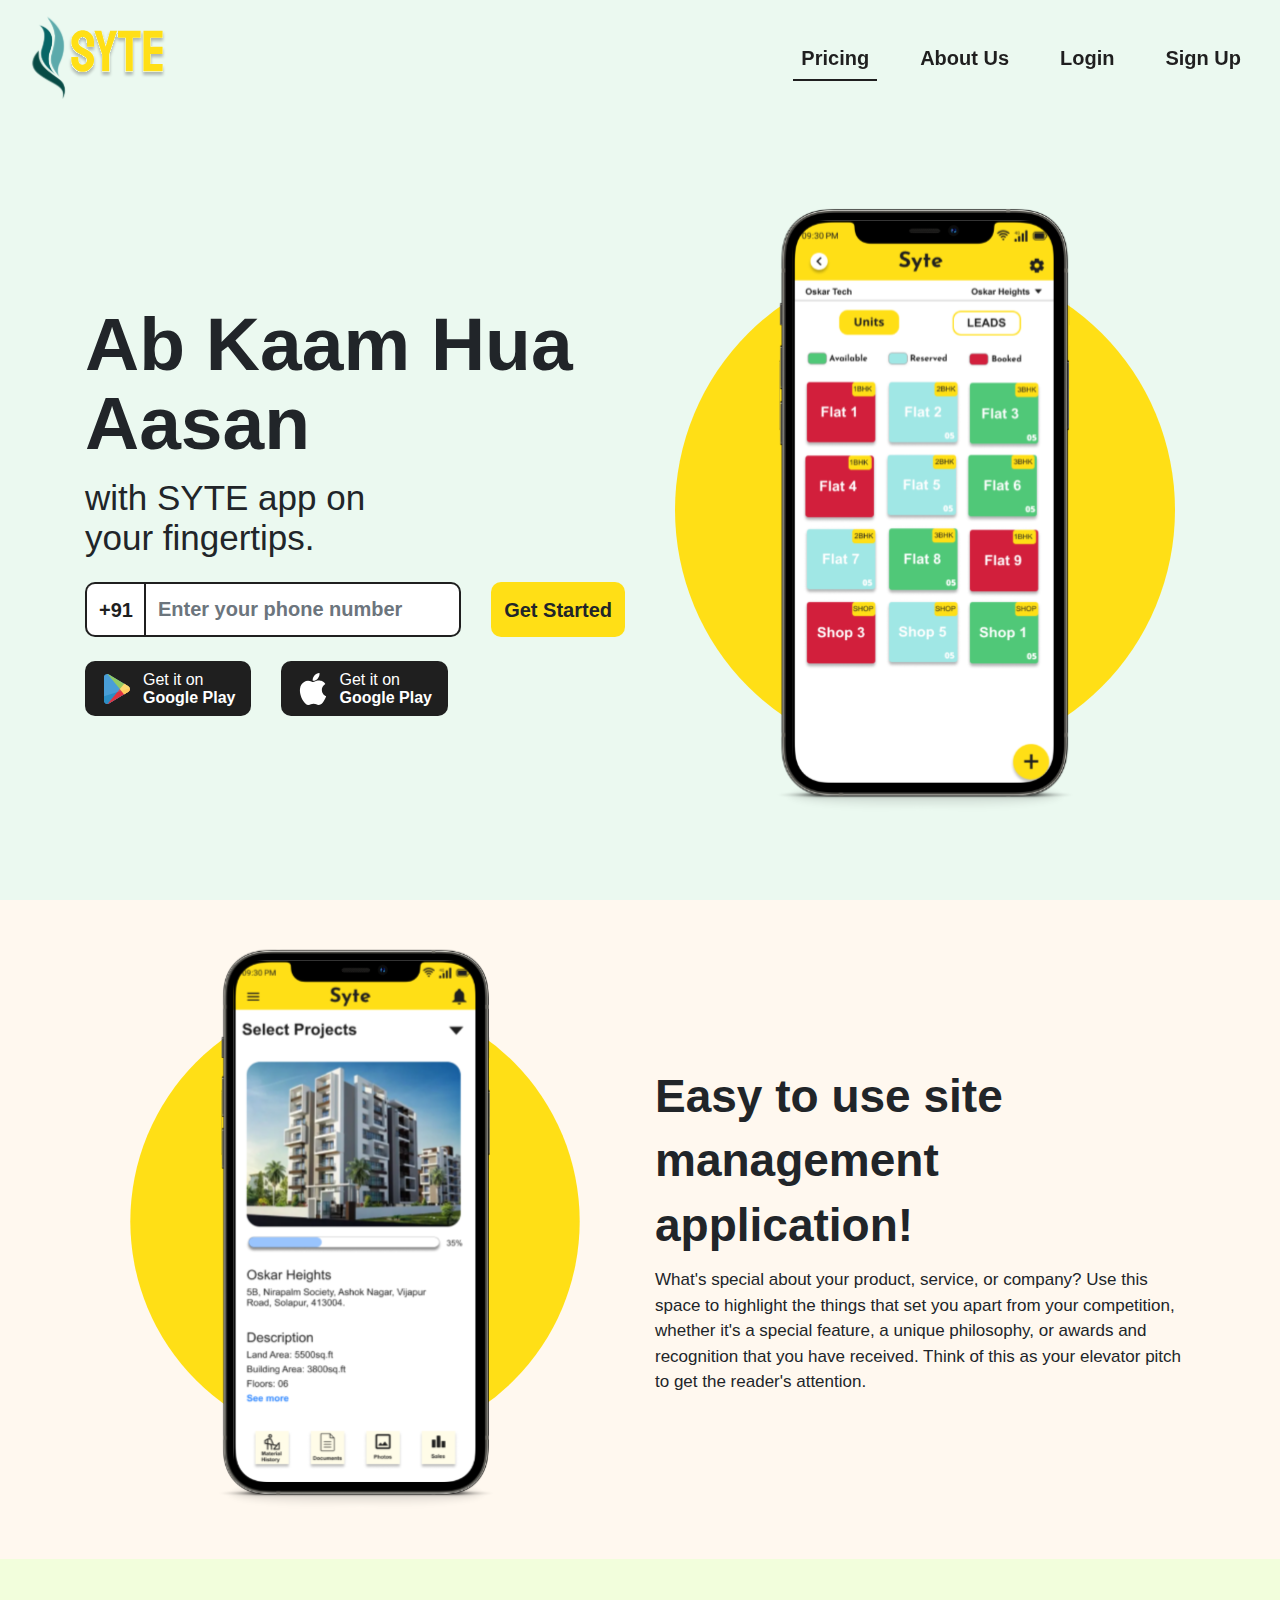
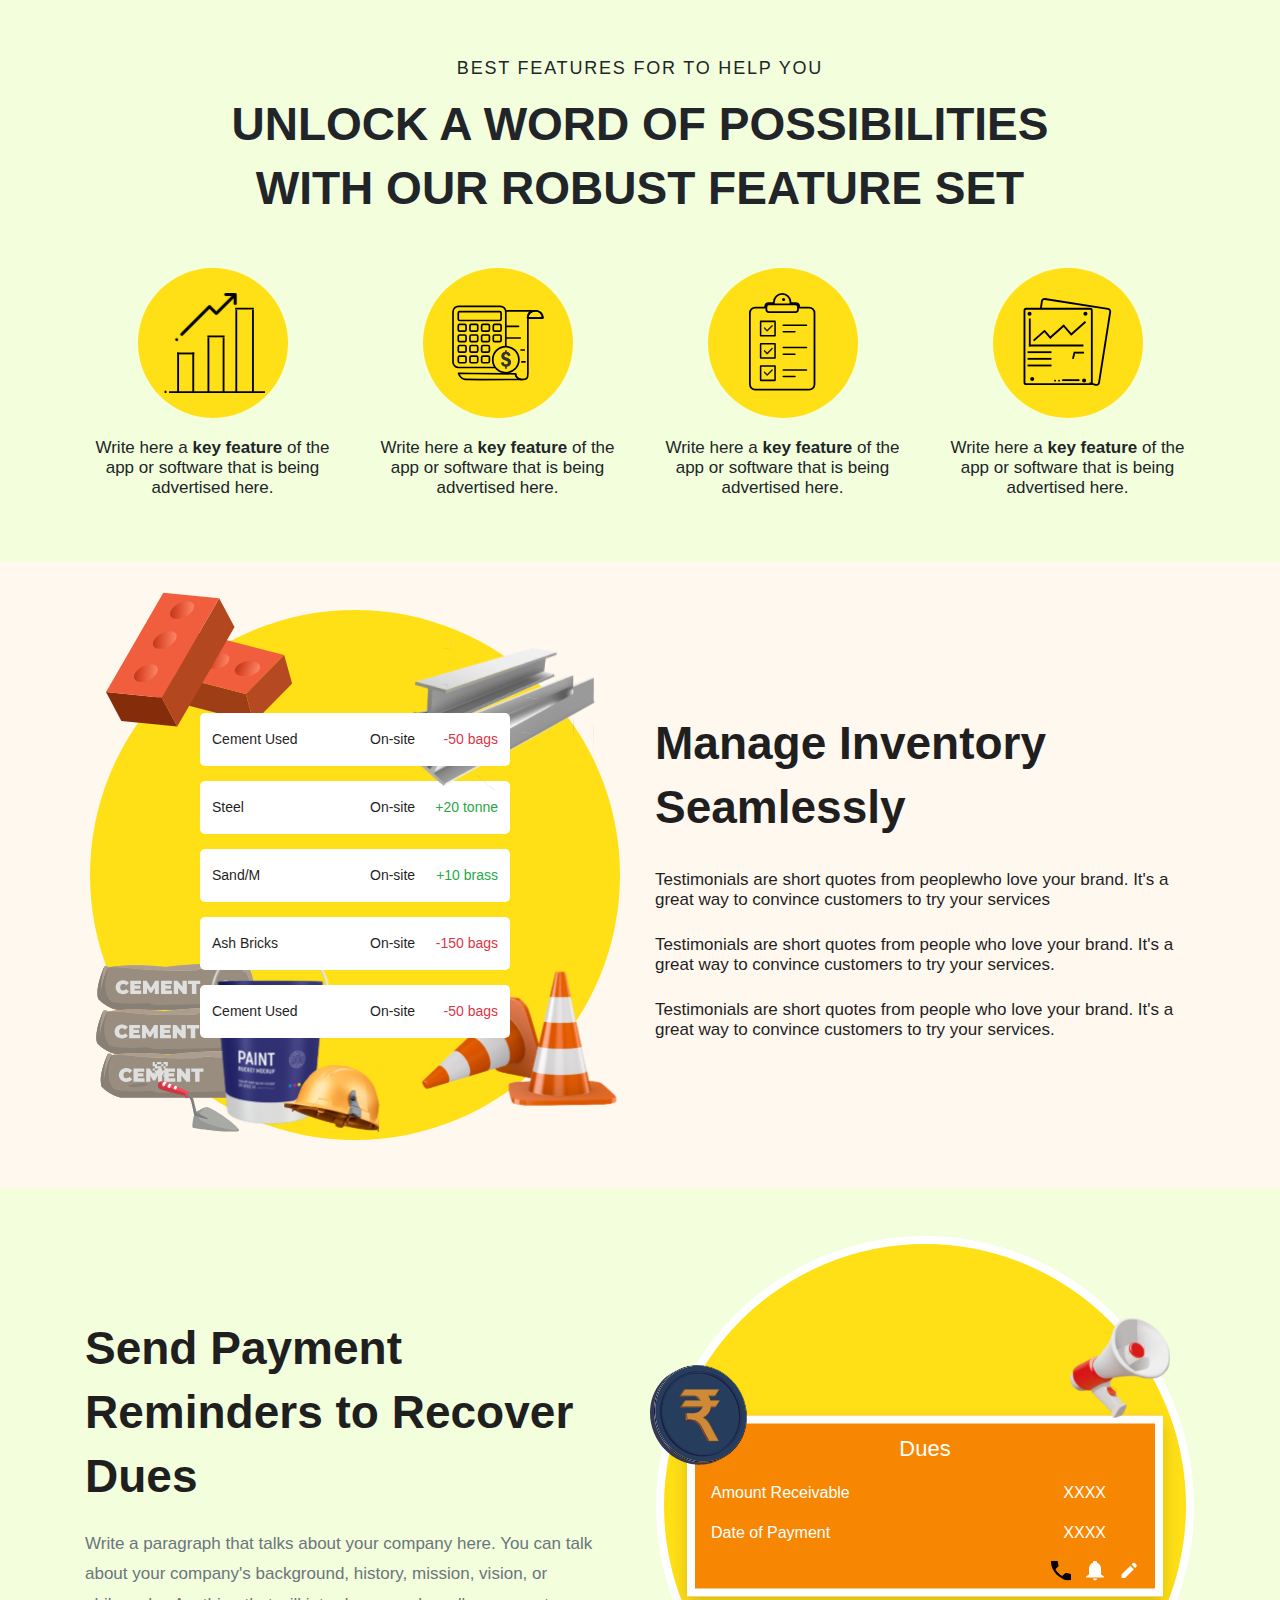
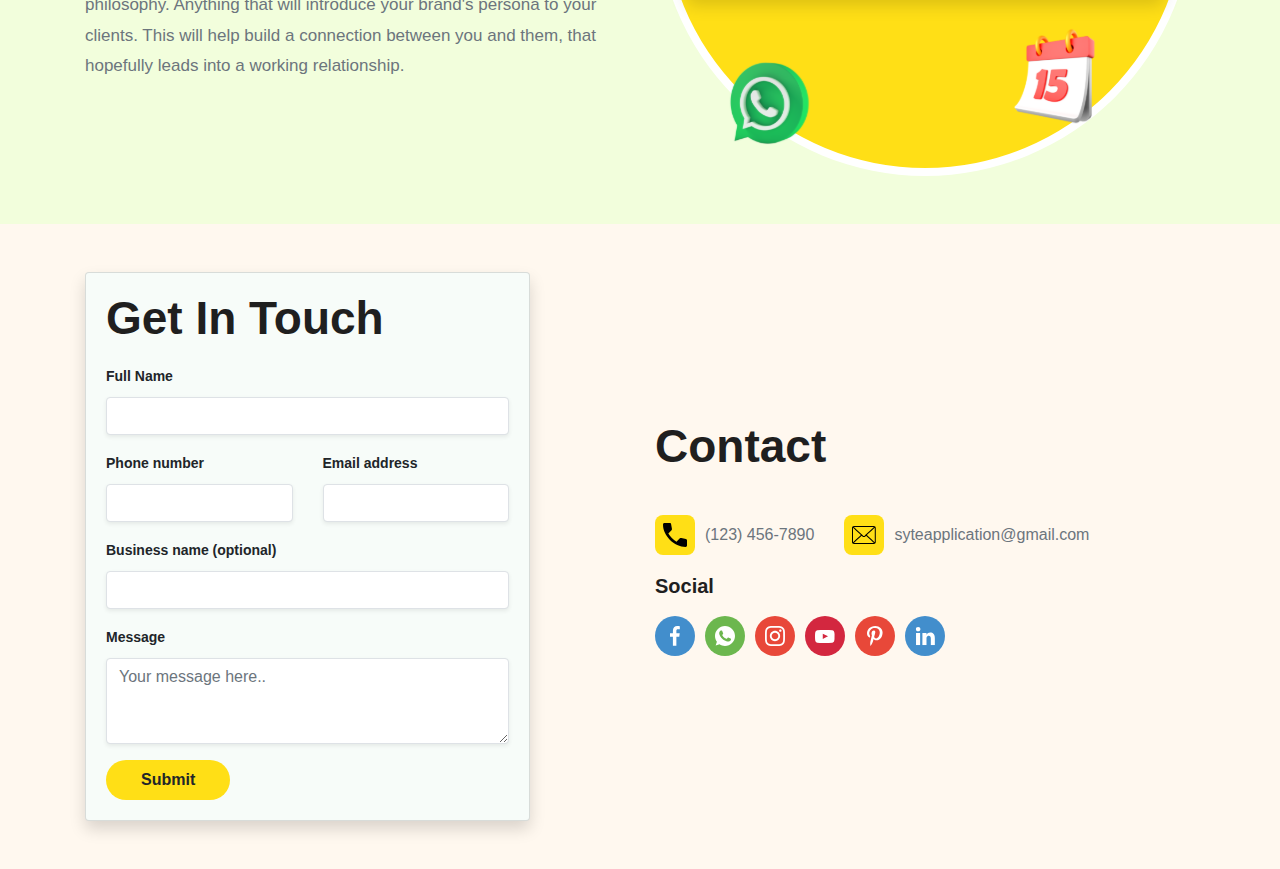
==== commit 10adc71a: "s" ====
--- a/index.html
+++ b/index.html
@@ -39,8 +39,8 @@
                     <div class="row mx-0 text-sm-left text-center">
                         <div class="col-12 mainHeading">Ab Kaam Hua Aasan</div>
                         <div class="col-lg-8 subHeading mt-lg-3">with SYTE app on your fingertips.</div>
-                        <div class="col-12 px-0 my-lg-5 my-sm-3 mt-3">
-                            <div class="row mx-0 align-items-center inputBox mb-3">
+                        <div class="col-12 px-0 my-lg-4 my-sm-3 mt-3">
+                            <div class="row mx-0 align-items-center inputBox">
                                 <div class="col">
                                     <div class="input-group ">
                                         <div class="input-group-prepend">
--- a/assets/css/style.min.css
+++ b/assets/css/style.min.css
@@ -1 +1 @@
-.header{z-index:5;background-color:rgba(0,0,0,0);transition:all .3s ease-in-out}.header.Header_fix{background-color:#ebf9f0}.header.Header_fix .navbar-brand{height:75px}.headersection .navbar-brand{height:100px;transition:all .3s ease-in-out}.headersection .navitems .navbar-nav{gap:35px}.headersection .navitems .navbar-nav .nav-item .nav-link{font-weight:600;font-size:20px;transition:all ease-in-out .3s;position:relative;color:#1f1f1f}.headersection .navitems .navbar-nav .nav-item .nav-link::before{content:"";width:0px;height:2px;position:absolute;left:0;background-color:#1f1f1f;bottom:0;transition:all ease-in-out .3s}.headersection .navitems .navbar-nav .nav-item .nav-link:hover::before{width:100%}.headersection .navitems .navbar-nav .nav-item.active .nav-link::before{width:100%}.headersection .offcanvasBtn{background-color:rgba(0,0,0,0);border:none;padding:0;display:none}.headersection .offcanvasBtn:focus{outline:none !important}.heroSection{min-height:100vh;background-color:#ebf9f0}.heroSection .innersection{padding-top:25px}.heroSection .innersection .contantSide .mainHeading{font-size:75px;font-weight:600;line-height:normal}.heroSection .innersection .contantSide .subHeading{font-size:35px;font-weight:500;line-height:normal}.heroSection .innersection .contantSide .inputBox .input-group-prepend,.heroSection .innersection .contantSide .inputBox .form-control{height:55px}.heroSection .innersection .contantSide .inputBox .input-group-prepend span{border-right:none;border-radius:10px 0px 0px 10px}.heroSection .innersection .contantSide .inputBox span,.heroSection .innersection .contantSide .inputBox .form-control{color:#1f1f1f;border:2px solid #1f1f1f;font-size:20px;font-weight:bolder}.heroSection .innersection .contantSide .inputBox .form-control{border-radius:0px 10px 10px 0px}.heroSection .innersection .contantSide .customBtn{background-color:#ffdf16;font-weight:bold;height:55px;transition:all .3s ease-in-out;font-size:20px;border-radius:10px}.heroSection .innersection .contantSide .customBtn:hover{background-color:#eccc00}.heroSection .innersection .contantSide .androidBtn .android_btn{text-decoration:none;background-color:#1f1f1f;transition:all .3s ease-in-out;gap:10px;font-size:16px;line-height:normal;height:55px;border-radius:10px}.heroSection .innersection .contantSide .androidBtn .android_btn:hover{background-color:#393939}.heroSection .innersection .mockSide{position:relative}.heroSection .innersection .mockSide::before{max-width:500px;height:100%;width:100%;max-height:500px;border-radius:100%;content:"";position:absolute;inset:0;margin:auto;background-color:#ffdf16}.heroSection .innersection .mockSide .heroimg{max-width:300px}@media(max-width: 1199.98px){.headersection .navbar-brand{height:80px}.heroSection{min-height:auto;height:auto !important}.heroSection .innersection .contantSide .mainHeading{font-size:65px}.heroSection .innersection .contantSide .subHeading{font-size:32px}.heroSection .innersection .contantSide .inputBox .input-group-prepend,.heroSection .innersection .contantSide .inputBox .form-control{height:52px}.heroSection .innersection .contantSide .inputBox span,.heroSection .innersection .contantSide .inputBox .form-control{font-size:17px}.heroSection .innersection .contantSide .customBtn{height:52px;font-size:18px}.heroSection .innersection .contantSide .android_btn{font-size:15px;height:52px}.heroSection .innersection .mockSide{position:relative}.heroSection .innersection .mockSide::before{max-width:400px;max-height:400px}.heroSection .innersection .mockSide .heroimg{max-width:250px}}@media(max-width: 991.98px){.heroSection .innersection .contantSide .mainHeading{font-size:45px}.heroSection .innersection .contantSide .subHeading{font-size:25px}.heroSection .innersection .contantSide .inputBox .input-group-prepend,.heroSection .innersection .contantSide .inputBox .form-control{height:45px}.heroSection .innersection .contantSide .inputBox span,.heroSection .innersection .contantSide .inputBox .form-control{font-size:15px;padding:5px 8px}.heroSection .innersection .contantSide .customBtn{height:45px;font-size:16px}.heroSection .innersection .contantSide .android_btn{font-size:14px;height:45px}.heroSection .innersection .mockSide{position:relative}.heroSection .innersection .mockSide::before{max-width:300px;max-height:300px}.heroSection .innersection .mockSide .heroimg{max-width:200px}}@media(max-width: 767.98px){.header{background-color:#ebf9f0}.header.Header_fix .navbar-brand{height:60px}.headersection .navbar-brand{height:65px}.headersection .navitems .navbar-nav{gap:35px}.headersection .offcanvasBtn{width:25px;display:flex}.heroSection .innersection .contantSide .mainHeading{text-align:center;font-size:35px}.heroSection .innersection .contantSide .subHeading{text-align:center}.heroSection .innersection .contantSide .inputBox .input-group-prepend,.heroSection .innersection .contantSide .inputBox .form-control{height:45px}.heroSection .innersection .contantSide .customBtn{height:45px}.heroSection .innersection .contantSide .android_btn{height:45px}.heroSection .innersection .mockSide::before{max-width:350px;max-height:350px}}@media(max-width: 575.98px){.header.Header_fix .navbar-brand{height:55px}.headersection{padding-left:0;padding-right:0}.headersection .navbar-brand{height:60px;padding:0}.headersection .offcanvasBtn{width:25px}.heroSection .innersection .contantSide .mainHeading{font-size:30px}.heroSection .innersection .contantSide .subHeading{font-size:20px}.heroSection .innersection .contantSide .inputBox span,.heroSection .innersection .contantSide .inputBox .form-control{font-size:15px}.heroSection .innersection .contantSide .customBtn{font-size:15px}.heroSection .innersection .contantSide .androidBtn{gap:12px}.heroSection .innersection .contantSide .androidBtn .col-auto{padding:0}.heroSection .innersection .contantSide .androidBtn .android_btn{padding:4px 8px !important;font-size:13px;gap:5px}}@media screen and (max-width: 450px){.headersection{padding-left:0;padding-right:0}.headersection .navbar-brand{padding:0}.headersection .offcanvasBtn{width:25px;display:flex}.heroSection .innersection .contantSide .inputBox{margin:0px !important;gap:10px}.heroSection .innersection .contantSide .inputBox .getBtn{margin-bottom:10px;min-width:100%}.heroSection .innersection .contantSide .customBtn{width:100%}.heroSection .innersection .mockSide::before{max-width:300px;max-height:300px}.heroSection .innersection .mockSide .heroimg{max-width:180px}}.featuresFluid{background-color:#f2fedc}.featuresFluid .featuresContainer .featuresbg .featuresMainHeading{font-size:18px;font-weight:500;letter-spacing:.1em;margin-bottom:10px}.featuresFluid .featuresContainer .featuresbg .featuresSubHeading{font-size:46px;font-weight:600;line-height:1.4}.featuresFluid .featuresContainer .featureCard .featureImgBg{width:150px;height:150px;background-color:#ffdf16;border-radius:50%;margin:auto;transition:all .5s;position:relative}.featuresFluid .featuresContainer .featureCard .featureImgBg .featureImg{height:100px}.featuresFluid .featuresContainer .featureCard .featureImgBg .featureImg img{width:100%;height:100%}.featuresFluid .featuresContainer .featureCard .featutrePara{font-size:17px;font-weight:500;text-align:center;line-height:normal;margin-top:20px}.applicationFluid{background-color:#fff8ef}.applicationFluid .applicationContainer .applicationImg{text-align:center}.applicationFluid .applicationContainer .applicationImg img{width:100%;max-width:450px}.applicationFluid .applicationContainer .applictionMainHeading{font-size:46px;font-weight:700;line-height:1.4;margin-bottom:10px}.applicationFluid .applicationContainer .applictionSubHeading{font-size:17px}@media(max-width: 1199.98px){.featuresFluid .featuresContainer .featuresbg .featuresSubHeading{font-size:36px}.applicationFluid .applicationContainer .applictionMainHeading{font-size:36px}}@media(max-width: 991.98px){.featuresFluid .featuresContainer .featuresbg .featuresSubHeading{font-size:30px}.featuresFluid .featuresContainer .featureCard .featureImgBg{width:120px;height:120px}.featuresFluid .featuresContainer .featureCard .featureImgBg .featureImg{height:70px}.applicationFluid .applicationContainer .applicationImg{margin:auto}.applicationFluid .applicationContainer .applictionMainHeading{font-size:30px}}@media(max-width: 767.98px){.featuresFluid .featuresContainer .featuresbg .featuresMainHeading{font-size:17px}.featuresFluid .featuresContainer .featuresbg .featuresSubHeading{font-size:25px;line-height:normal}.featuresFluid .featuresContainer .featureCard .featureImgBg{width:100px;height:100px}.featuresFluid .featuresContainer .featureCard .featureImgBg .featureImg{height:40px}.featuresFluid .featuresContainer .featureCard .featutrePara{font-size:15px}.applicationFluid .applicationContainer .applicationImg img{max-width:400px}.applicationFluid .applicationContainer .applictionMainHeading{font-size:25px;line-height:1.5;text-align:center}.applicationFluid .applicationContainer .applictionSubHeading{font-size:15px;text-align:center}}@media(max-width: 575.98px){.featuresFluid .featuresContainer .featuresbg .featuresMainHeading{font-size:12px}.featuresFluid .featuresContainer .featuresbg .featuresSubHeading{font-size:20px;line-height:normal}.featuresFluid .featuresContainer .featureCard .featureImgBg{width:80px;height:80px}.featuresFluid .featuresContainer .featureCard .featureImgBg .featureImg{height:40px}.featuresFluid .featuresContainer .featureCard .featutrePara{font-size:15px}.applicationFluid .applicationContainer .applictionMainHeading{margin-top:20px;font-size:25px;line-height:normal}.applicationFluid .applicationContainer .applictionSubHeading{font-size:14px}}.paymentsection{background-color:#f2fedc}.paymentsection .paymentInner .paymentRow .paymentContent .paymentHeading{font-size:46px;line-height:1.1;color:#1f1f1f;font-weight:700;margin-bottom:20px}.paymentsection .paymentInner .paymentRow .paymentContent .paymentPara{margin-bottom:15px;line-height:1.8;font-size:17px;color:#6c757d}.paymentsection .paymentInner .paymentRow .paymentAmount{border:8px solid #fff;background-color:#ffdf16;height:540px !important;width:100%;margin:auto;border-radius:50%;position:relative}.paymentsection .paymentInner .paymentRow .paymentAmount .paymentAmountDetailOuter{position:relative;top:50%;transform:translate(-50%, -50%);left:50%;width:100% !important;padding:23px !important;display:flex;align-items:center;justify-content:center}.paymentsection .paymentInner .paymentRow .paymentAmount .paymentAmountDetailOuter .paymentAmountContent{background-color:#f78702;border:8px solid #fff}.paymentsection .paymentInner .paymentRow .paymentAmount .paymentAmountDetailOuter .paymentAmountContent .paymentAmountHeading{font-size:22px;font-weight:500;color:#fff}.paymentsection .paymentInner .paymentRow .paymentAmount .paymentAmountDetailOuter .paymentAmountContent .paymentAmountTitle{color:#fff;font-size:16px;font-weight:500}.paymentsection .paymentInner .paymentRow .paymentAmount .paymentAmountDetailOuter .paymentAmountContent .paymentAmountText{color:#fff;font-size:16px;font-weight:500}.paymentsection .paymentInner .paymentRow .paymentAmount .paymentAmountDetailOuter .paymentAmountContent .paymentLink .paymentLinkItem{margin:0;padding:0;justify-content:end;display:flex}.paymentsection .paymentInner .paymentRow .paymentAmount .paymentAmountDetailOuter .paymentAmountContent .paymentLink .paymentLinkItem .paymentLinkItems{list-style:none;padding-right:14px}.paymentsection .paymentInner .paymentRow .paymentAmount .paymentAmountDetailOuter .paymentAmountContent .paymentLink .paymentLinkItem .paymentLinkItems .paymentLinkItemLink{width:20px;height:20px;display:flex}.paymentsection .paymentInner .paymentRow .paymentAmount .paymentAmountDetailOuter .paymentAmountContent .paymentLink .paymentLinkItem .paymentLinkItems .paymentLinkItemLink img{aspect-ratio:10/10;-o-object-fit:cover;object-fit:cover}.paymentsection .paymentInner .paymentRow .paymentAmount .paymentAmountDetailOuter .paymentAmountContent .paymentLink .paymentLinkItem .paymentLinkItems:last-child{padding-right:0px}.paymentsection .paymentInner .paymentRow .paymentIcons1{width:100px;height:100px;position:absolute;top:23%;left:-3%}.paymentsection .paymentInner .paymentRow .paymentIcons1 img{aspect-ratio:10/10;-o-object-fit:contain;object-fit:contain}.paymentsection .paymentInner .paymentRow .paymentIcons2{width:100px;height:100px;position:absolute;bottom:3%;left:11%}.paymentsection .paymentInner .paymentRow .paymentIcons2 img{aspect-ratio:10/10;-o-object-fit:contain;object-fit:contain}.paymentsection .paymentInner .paymentRow .paymentIcons3{width:100px;height:100px;position:absolute;right:3%;top:14%}.paymentsection .paymentInner .paymentRow .paymentIcons3 img{aspect-ratio:10/10;-o-object-fit:contain;object-fit:contain}.paymentsection .paymentInner .paymentRow .paymentIcons4{width:100px;height:100px;position:absolute;right:15%;bottom:8%}.paymentsection .paymentInner .paymentRow .paymentIcons4 img{aspect-ratio:10/10;-o-object-fit:contain;object-fit:contain}.contactUsPage{background-color:#fff8ef}.contactUsPage .submitcard{background-color:#f7fcf9}.contactUsPage .submitcard .cardBody .contactForm .contactHeading{font-size:46px;line-height:1.1;color:#1f1f1f;font-weight:600;margin-bottom:20px}.contactUsPage .submitcard .cardBody .contactForm .form-group label{font-size:14px;padding-bottom:2px;font-weight:600}.contactUsPage .submitcard .cardBody .contactForm .form-group .form-control{border:1px solid #dee2e6}.contactUsPage .submitcard .cardBody .contactForm .form-group .form-control:active,.contactUsPage .submitcard .cardBody .contactForm .form-group .form-control:hover,.contactUsPage .submitcard .cardBody .contactForm .form-group .form-control:focus{border:1px solid #ffdf16}.contactUsPage .submitcard .cardBody .contactForm .submitButton{border:none;position:relative;padding:8px 35px;border-radius:30px;display:inline-block;font-weight:600;font-size:16px;background-color:#ffdf16;box-shadow:none}.contactUsPage .submitcard .cardBody .contactForm .submitButton:hover{background-color:#e2c300}.contactUsPage .contactDetail .headingLeft{font-size:46px;line-height:1.1;color:#1f1f1f;font-weight:600;margin-bottom:20px}.contactUsPage .contactDetail .contactDetailTitle{font-size:20px;color:#1f1f1f;font-weight:600;padding-right:10px;padding-bottom:15px}.contactUsPage .contactDetail .contactDetailImg{width:40px;height:40px;border-radius:8px;background-color:#ffdf16;padding:8px;margin-right:10px;display:flex;align-items:center;justify-content:center}.contactUsPage .contactDetail .contactDetailImg img{aspect-ratio:10/10;-o-object-fit:contain;object-fit:contain;width:100%}.contactUsPage .contactDetail .contactDetailText{font-weight:400;font-size:16px;color:#6c757d}.contactUsPage .contactDetail .socialIconItem{margin:0;padding:0;display:flex}.contactUsPage .contactDetail .socialIconItem .socialIconItems{list-style:none;padding-right:10px}.contactUsPage .contactDetail .socialIconItem .socialIconItems .socialIconItemsLink{width:40px;height:40px;display:flex;align-items:center;justify-content:center;padding:10px;border-radius:50%}.contactUsPage .contactDetail .socialIconItem .socialIconItems .socialIconItemsLink img{aspect-ratio:10/10;-o-object-fit:contain;object-fit:contain}.contactUsPage .contactDetail .socialIconItem .socialIconItems .socialIconItemsLink.fb{background-color:#428ecc}.contactUsPage .contactDetail .socialIconItem .socialIconItems .socialIconItemsLink.wa{background-color:#6cb74e}.contactUsPage .contactDetail .socialIconItem .socialIconItems .socialIconItemsLink.ins{background-color:#e84839}.contactUsPage .contactDetail .socialIconItem .socialIconItems .socialIconItemsLink.yt{background-color:#d3273f}.contactUsPage .contactDetail .socialIconItem .socialIconItems .socialIconItemsLink.pin{background-color:#e84839}.contactUsPage .contactDetail .socialIconItem .socialIconItems .socialIconItemsLink.link{background-color:#428ecc}.contactUsPage .contactDetail .socialIconItem .socialIconItems:last-child{padding-right:0px}.offcanvasSection{height:100vh;position:fixed;top:0;left:0;z-index:9999;width:100%;max-width:290px;transition:all .3s ease-in-out}.offcanvasSection.hide{transform:translateX(-100%)}.offcanvasSection.show{transform:translateX(0)}.offcanvasSection .offcanvasInner{height:100%}.offcanvasSection .offcanvasInner .offcanvasHeader{padding:.5rem 1rem}.offcanvasSection .offcanvasInner .offcanvasHeader .offcanvasLogoImg{height:65px}.offcanvasSection .offcanvasInner .offcanvasHeader .closeBtn{width:30px;height:30px;display:flex;align-items:center;justify-content:center;padding:7px;background:#ffdf16;border-radius:50%}.offcanvasSection .offcanvasInner .offcanvasHeader .closeBtn img{aspect-ratio:10/10;-o-object-fit:contain;object-fit:contain}.offcanvasSection .offcanvasInner .offcanvasBody .offcanvasItems{margin:0;padding:0}.offcanvasSection .offcanvasInner .offcanvasBody .offcanvasItems .offcanvasList{list-style:none}.offcanvasSection .offcanvasInner .offcanvasBody .offcanvasItems .offcanvasList .offcanvasListLink{display:flex;color:#1f1f1f;font-size:16px;font-weight:600;width:100%;padding:8px 16px;text-decoration:none}.offcanvasSection .offcanvasInner .offcanvasBody .offcanvasItems .offcanvasList .offcanvasListLink:hover{background-color:#ffdf16;color:#1f1f1f}.modalbackdrop{position:fixed;top:0;left:0;z-index:-2;width:100vw;height:100vh;transition:all .3s ease-in-out;background-color:#000}.modalbackdrop.hidden{opacity:0}.modalbackdrop.shows{opacity:.5;z-index:1031}@media(max-width: 1199.98px){.paymentsection .paymentInner .paymentRow .paymentContent .paymentHeading{font-size:36px}.paymentsection .paymentInner .paymentRow .paymentAmount{height:450px !important}.paymentsection .paymentInner .paymentRow .paymentAmount .paymentAmountDetailOuter{width:87%}.paymentsection .paymentInner .paymentRow .paymentIcons3{top:6%}.paymentsection .paymentInner .paymentRow .paymentIcons4{bottom:6%}.contactUsPage .submitcard .cardBody .contactForm .contactHeading{font-size:36px}.contactUsPage .contactDetail .headingLeft{font-size:36px}}@media(max-width: 991.98px){.paymentsection .paymentInner .paymentRow .paymentContent .paymentHeading{font-size:30px}.paymentsection .paymentInner .paymentRow .paymentAmount{height:330px !important}.paymentsection .paymentInner .paymentRow .paymentAmount .paymentAmountDetailOuter{z-index:0;padding:28px !important}.paymentsection .paymentInner .paymentRow .paymentAmount .paymentAmountDetailOuter .paymentAmountContent .paymentAmountHeading{font-size:18px}.paymentsection .paymentInner .paymentRow .paymentAmount .paymentAmountDetailOuter .paymentAmountContent .paymentAmountTitle{font-size:14px}.paymentsection .paymentInner .paymentRow .paymentAmount .paymentAmountDetailOuter .paymentAmountContent .paymentAmountText{font-size:14px}.paymentsection .paymentInner .paymentRow .paymentAmount .paymentAmountDetailOuter .paymentAmountContent .paymentLink .paymentLinkItem .paymentLinkItems .paymentLinkItemLink{width:18px;height:18px}.paymentsection .paymentInner .paymentRow .paymentIcons1{width:70px;height:70px;top:15%;left:1%}.paymentsection .paymentInner .paymentRow .paymentIcons2{width:70px;height:70px}.paymentsection .paymentInner .paymentRow .paymentIcons3{width:70px;height:70px;right:5%;top:1%}.paymentsection .paymentInner .paymentRow .paymentIcons4{width:70px;height:70px;bottom:0}.contactUsPage .submitcard .cardBody .contactForm .contactHeading{font-size:30px}.contactUsPage .submitcard .cardBody .contactForm .form-group{margin-bottom:8px}.contactUsPage .contactDetail .headingLeft{font-size:30px}}@media(max-width: 767.98px){.paymentsection .paymentInner .paymentRow .paymentContent .paymentHeading{text-align:center;font-size:25px}.paymentsection .paymentInner .paymentRow .paymentContent .paymentPara{line-height:1.5;margin-bottom:0;text-align:center}.paymentsection .paymentInner .paymentRow .paymentAmount{width:80%;height:408px !important}.paymentsection .paymentInner .paymentRow .paymentAmount .paymentAmountDetailOuter{z-index:0;padding:30px !important}.paymentsection .paymentInner .paymentRow .paymentIcons1{width:80px;height:80px;top:20%;left:-5%}.paymentsection .paymentInner .paymentRow .paymentIcons2{width:80px;height:80px}.paymentsection .paymentInner .paymentRow .paymentIcons3{width:80px;height:80px;right:0%;top:15%}.paymentsection .paymentInner .paymentRow .paymentIcons4{width:80px;height:80px;bottom:10px}.contactUsPage .submitcard .cardBody .contactForm .contactHeading{font-size:25px}.contactUsPage .contactDetail .headingLeft{font-size:25px}}@media(max-width: 575.98px){.paymentsection .paymentInner .paymentRow .paymentContent .paymentHeading{font-size:22px;margin-bottom:10px}.paymentsection .paymentInner .paymentRow .paymentContent .paymentPara{font-size:14px}.paymentsection .paymentInner .paymentRow .paymentAmount{max-width:330px;width:100%;max-height:330px !important;height:100%}.paymentsection .paymentInner .paymentRow .paymentAmount .paymentAmountDetailOuter{padding:26px !important}.paymentsection .paymentInner .paymentRow .paymentAmount .paymentAmountDetailOuter .paymentAmountContent .paymentAmountTitle{font-size:12px}.paymentsection .paymentInner .paymentRow .paymentAmount .paymentAmountDetailOuter .paymentAmountContent .paymentAmountText{font-size:12px}.paymentsection .paymentInner .paymentRow .paymentAmount .paymentAmountDetailOuter .paymentAmountContent .paymentLink .paymentLinkItem .paymentLinkItems .paymentLinkItemLink{width:14px;height:14px}.paymentsection .paymentInner .paymentRow .paymentIcons1{width:60px;height:60px;top:18%;left:1%}.paymentsection .paymentInner .paymentRow .paymentIcons2{width:60px;height:60px}.paymentsection .paymentInner .paymentRow .paymentIcons3{width:60px;height:60px;right:6%;top:6%}.paymentsection .paymentInner .paymentRow .paymentIcons4{width:60px;height:60px;bottom:10px}.contactUsPage .submitcard .cardBody .contactForm .contactHeading{font-size:22px}.contactUsPage .submitcard .cardBody .contactForm .submitButton{width:100%;text-align:center;margin-top:5px}.contactUsPage .contactDetail .headingLeft{font-size:22px;margin-bottom:8px}.contactUsPage .contactDetail .contactDetailImg{width:36px;height:36px;padding:10px}.contactUsPage .contactDetail .socialIconItem .socialIconItems .socialIconItemsLink{width:36px;height:36px}.offcanvasSection .offcanvasInner .offcanvasHeader .offcanvasLogoImg{height:60px}}@media screen and (max-width: 390px){.paymentsection .paymentInner .paymentRow .paymentContent .paymentHeading{font-size:20px}.paymentsection .paymentInner .paymentRow .paymentAmount{max-width:280px;width:100%;max-height:280px !important;height:100%}.paymentsection .paymentInner .paymentRow .paymentAmount .paymentAmountDetailOuter{padding:26px !important}.paymentsection .paymentInner .paymentRow .paymentAmount .paymentAmountDetailOuter .paymentAmountContent .paymentAmountHeading{font-size:16px}.paymentsection .paymentInner .paymentRow .paymentAmount .paymentAmountDetailOuter .paymentAmountContent .paymentAmountTitle{font-size:12px}.paymentsection .paymentInner .paymentRow .paymentAmount .paymentAmountDetailOuter .paymentAmountContent .paymentAmountText{font-size:12px}.paymentsection .paymentInner .paymentRow .paymentAmount .paymentAmountDetailOuter .paymentAmountContent .paymentLink .paymentLinkItem .paymentLinkItems{padding-right:8px}.paymentsection .paymentInner .paymentRow .paymentAmount .paymentAmountDetailOuter .paymentAmountContent .paymentLink .paymentLinkItem .paymentLinkItems .paymentLinkItemLink{width:14px;height:14px}.paymentsection .paymentInner .paymentRow .paymentIcons1{width:50px;height:50px;top:14%;left:3%}.paymentsection .paymentInner .paymentRow .paymentIcons2{width:50px;height:50px;bottom:0;left:19%}.paymentsection .paymentInner .paymentRow .paymentIcons3{width:50px;height:50px;right:12%;top:-2%}.paymentsection .paymentInner .paymentRow .paymentIcons4{width:50px;height:50px;bottom:2px}.contactUsPage .submitcard .cardBody .contactForm .contactHeading{font-size:20px}.contactUsPage .contactDetail .headingLeft{font-size:20px}.contactUsPage .contactDetail .contactDetailImg{width:30px;height:30px;padding:8px}}.manageSection{background-color:#fff8ef}.manageSection .leftSection .cirleBox{max-width:530px;max-height:530px;width:100%;height:100%;margin:auto;padding:110px;background-color:#ffdf16;display:flex;align-items:center;justify-content:center;position:relative}.manageSection .leftSection .cirleBox .textBox{background-color:#fff;color:#1f1f1f;font-size:14px;padding:16px 12px;font-weight:500;border-radius:5px;margin-bottom:15px;white-space:nowrap}.manageSection .leftSection .cirleBox .textBox.box1{z-index:2}.manageSection .leftSection .cirleBox .textBox:last-child{margin-bottom:0}.manageSection .leftSection .cirleBox .imagesBox{position:absolute;width:100%;height:100%;inset:0}.manageSection .leftSection .cirleBox .imagesBox .topLeftImg{display:block;height:205px;position:absolute;top:-49px;left:0px;transform:rotate(342deg)}.manageSection .leftSection .cirleBox .imagesBox .topRightImg{position:absolute;height:202px;right:15px;top:15px;z-index:1}.manageSection .leftSection .cirleBox .imagesBox .bottomLeftImg{position:absolute;bottom:0;left:0;height:215px}.manageSection .leftSection .cirleBox .imagesBox .bottomRighttImg{position:absolute;height:202px;bottom:0;right:0}.manageSection .rightSection .secHeading{font-size:46px;line-height:1.4;font-weight:700;color:#1f1f1f;margin-bottom:30px}.manageSection .rightSection .secText{font-size:17px;line-height:normal;font-weight:400;color:#1f1f1f;margin-bottom:25px}.manageSection .rightSection .secText:last-child{margin-bottom:0 !important}@media(max-width: 1199.98px){.manageSection .leftSection .cirleBox{padding:80px;max-width:430px;max-height:430px}.manageSection .leftSection .cirleBox .imagesBox .topLeftImg{height:140px;top:-55px;left:15px}.manageSection .leftSection .cirleBox .imagesBox .topRightImg{height:140px;right:10px;top:10px}.manageSection .leftSection .cirleBox .imagesBox .bottomLeftImg{height:140px}.manageSection .leftSection .cirleBox .imagesBox .bottomRighttImg{height:140px}.manageSection .rightSection .secHeading{font-size:36px}.manageSection .rightSection .secText{font-size:18px}}@media(max-width: 991.98px){.manageSection .leftSection .cirleBox{padding:70px;max-width:380px;max-height:380px}.manageSection .leftSection .cirleBox .textBox{font-size:13px;padding:12px 10px;margin-bottom:10px}.manageSection .leftSection .cirleBox .imagesBox .topLeftImg{height:100px;top:-15px;left:25px}.manageSection .leftSection .cirleBox .imagesBox .topRightImg{height:110px;right:15px;top:30px}.manageSection .leftSection .cirleBox .imagesBox .bottomLeftImg{height:120px}.manageSection .leftSection .cirleBox .imagesBox .bottomRighttImg{height:120px}.manageSection .rightSection .secHeading{font-size:30px}.manageSection .rightSection .secText{font-size:16px}}@media(max-width: 767.98px){.manageSection .rightSection{padding-top:40px;text-align:center}.manageSection .rightSection .secHeading{font-size:25px}.manageSection .rightSection .secText{margin-bottom:15px}}@media(max-width: 575.98px){.manageSection .rightSection{padding-top:30px}.manageSection .rightSection .secHeading{font-size:24px;margin-bottom:20px}.manageSection .rightSection .secText{font-size:14px;line-height:1.5}}@media only screen and (max-width: 450px){.manageSection .leftSection{padding:0}.manageSection .leftSection .cirleBox{width:290px;height:290px;padding:35px}.manageSection .leftSection .cirleBox .textBox{font-size:12px;padding:8px 6px}.manageSection .leftSection .cirleBox .imagesBox .topLeftImg{height:80px;top:-15px;left:0}.manageSection .leftSection .cirleBox .imagesBox .topRightImg{height:95px;right:0px;top:15px}.manageSection .leftSection .cirleBox .imagesBox .bottomLeftImg{height:90px}.manageSection .leftSection .cirleBox .imagesBox .bottomRighttImg{height:80px}.manageSection .rightSection{padding-top:30px}.manageSection .rightSection .secHeading{font-size:25px;margin-bottom:15px}}+.header{z-index:5;background-color:rgba(0,0,0,0);transition:all .3s ease-in-out}.header.Header_fix{background-color:#ebf9f0}.header.Header_fix .navbar-brand{height:75px}.headersection .navbar-brand{height:100px;transition:all .3s ease-in-out}.headersection .navitems .navbar-nav{gap:35px}.headersection .navitems .navbar-nav .nav-item .nav-link{font-weight:600;font-size:20px;transition:all ease-in-out .3s;position:relative;color:#1f1f1f}.headersection .navitems .navbar-nav .nav-item .nav-link::before{content:"";width:0px;height:2px;position:absolute;left:0;background-color:#1f1f1f;bottom:0;transition:all ease-in-out .3s}.headersection .navitems .navbar-nav .nav-item .nav-link:hover::before{width:100%}.headersection .navitems .navbar-nav .nav-item.active .nav-link::before{width:100%}.headersection .offcanvasBtn{background-color:rgba(0,0,0,0);border:none;padding:0;display:none}.headersection .offcanvasBtn:focus{outline:none !important}.heroSection{min-height:100vh;background-color:#ebf9f0}.heroSection .innersection{padding-top:25px}.heroSection .innersection .contantSide .mainHeading{font-size:75px;font-weight:600;line-height:105%}.heroSection .innersection .contantSide .subHeading{font-size:35px;font-weight:500;line-height:normal}.heroSection .innersection .contantSide .inputBox .input-group-prepend,.heroSection .innersection .contantSide .inputBox .form-control{height:55px}.heroSection .innersection .contantSide .inputBox .input-group-prepend span{border-right:none;border-radius:10px 0px 0px 10px}.heroSection .innersection .contantSide .inputBox span,.heroSection .innersection .contantSide .inputBox .form-control{color:#1f1f1f;border:2px solid #1f1f1f;font-size:20px;font-weight:bolder}.heroSection .innersection .contantSide .inputBox .form-control{border-radius:0px 10px 10px 0px}.heroSection .innersection .contantSide .customBtn{background-color:#ffdf16;font-weight:bold;height:55px;transition:all .3s ease-in-out;font-size:20px;border-radius:10px}.heroSection .innersection .contantSide .customBtn:hover{background-color:#eccc00}.heroSection .innersection .contantSide .androidBtn .android_btn{text-decoration:none;background-color:#1f1f1f;transition:all .3s ease-in-out;gap:10px;font-size:16px;line-height:normal;height:55px;border-radius:10px}.heroSection .innersection .contantSide .androidBtn .android_btn:hover{background-color:#393939}.heroSection .innersection .mockSide{position:relative}.heroSection .innersection .mockSide::before{max-width:500px;height:100%;width:100%;max-height:500px;border-radius:100%;content:"";position:absolute;inset:0;margin:auto;background-color:#ffdf16}.heroSection .innersection .mockSide .heroimg{max-width:300px}@media(max-width: 1199.98px){.headersection .navbar-brand{height:80px}.heroSection{min-height:auto;height:auto !important}.heroSection .innersection .contantSide .mainHeading{font-size:65px}.heroSection .innersection .contantSide .subHeading{font-size:32px}.heroSection .innersection .contantSide .inputBox .input-group-prepend,.heroSection .innersection .contantSide .inputBox .form-control{height:52px}.heroSection .innersection .contantSide .inputBox span,.heroSection .innersection .contantSide .inputBox .form-control{font-size:17px}.heroSection .innersection .contantSide .customBtn{height:52px;font-size:18px}.heroSection .innersection .contantSide .android_btn{font-size:15px;height:52px}.heroSection .innersection .mockSide{position:relative}.heroSection .innersection .mockSide::before{max-width:400px;max-height:400px}.heroSection .innersection .mockSide .heroimg{max-width:250px}}@media(max-width: 991.98px){.heroSection .innersection .contantSide .mainHeading{font-size:45px}.heroSection .innersection .contantSide .subHeading{font-size:25px}.heroSection .innersection .contantSide .inputBox .input-group-prepend,.heroSection .innersection .contantSide .inputBox .form-control{height:45px}.heroSection .innersection .contantSide .inputBox span,.heroSection .innersection .contantSide .inputBox .form-control{font-size:15px;padding:5px 8px}.heroSection .innersection .contantSide .customBtn{height:45px;font-size:16px}.heroSection .innersection .contantSide .android_btn{font-size:14px;height:45px}.heroSection .innersection .mockSide{position:relative}.heroSection .innersection .mockSide::before{max-width:300px;max-height:300px}.heroSection .innersection .mockSide .heroimg{max-width:200px}}@media(max-width: 767.98px){.header{background-color:#ebf9f0}.header.Header_fix .navbar-brand{height:60px}.headersection .navbar-brand{height:65px}.headersection .navitems .navbar-nav{gap:35px}.headersection .offcanvasBtn{width:25px;display:flex}.heroSection .innersection .contantSide .mainHeading{text-align:center;font-size:35px}.heroSection .innersection .contantSide .subHeading{text-align:center}.heroSection .innersection .contantSide .inputBox .input-group-prepend,.heroSection .innersection .contantSide .inputBox .form-control{height:45px}.heroSection .innersection .contantSide .inputBox span,.heroSection .innersection .contantSide .inputBox .form-control{border:1px solid #1f1f1f}.heroSection .innersection .contantSide .customBtn{height:45px}.heroSection .innersection .contantSide .android_btn{height:45px}.heroSection .innersection .mockSide::before{max-width:350px;max-height:350px}}@media(max-width: 575.98px){.header.Header_fix .navbar-brand{height:55px}.headersection{padding-left:0;padding-right:0}.headersection .navbar-brand{height:60px;padding:0}.headersection .offcanvasBtn{width:25px}.heroSection .innersection .contantSide .mainHeading{font-size:30px}.heroSection .innersection .contantSide .subHeading{font-size:20px}.heroSection .innersection .contantSide .inputBox span,.heroSection .innersection .contantSide .inputBox .form-control{font-size:15px}.heroSection .innersection .contantSide .customBtn{font-size:15px}.heroSection .innersection .contantSide .androidBtn{gap:12px}.heroSection .innersection .contantSide .androidBtn .col-auto{padding:0}.heroSection .innersection .contantSide .androidBtn .android_btn{padding:4px 8px !important;font-size:13px;gap:5px}}@media screen and (max-width: 450px){.headersection{padding-left:0;padding-right:0}.headersection .navbar-brand{padding:0}.headersection .offcanvasBtn{width:25px;display:flex}.heroSection .innersection .contantSide .inputBox{margin:0px !important;gap:10px}.heroSection .innersection .contantSide .inputBox .getBtn{margin-bottom:10px;min-width:100%}.heroSection .innersection .contantSide .customBtn{width:100%}.heroSection .innersection .mockSide::before{max-width:300px;max-height:300px}.heroSection .innersection .mockSide .heroimg{max-width:180px}}.featuresFluid{background-color:#f2fedc}.featuresFluid .featuresContainer .featuresbg .featuresMainHeading{font-size:18px;font-weight:500;letter-spacing:.1em;margin-bottom:10px}.featuresFluid .featuresContainer .featuresbg .featuresSubHeading{font-size:46px;font-weight:600;line-height:1.4}.featuresFluid .featuresContainer .featureCard .featureImgBg{width:150px;height:150px;background-color:#ffdf16;border-radius:50%;margin:auto;transition:all .5s;position:relative}.featuresFluid .featuresContainer .featureCard .featureImgBg .featureImg{height:100px}.featuresFluid .featuresContainer .featureCard .featureImgBg .featureImg img{width:100%;height:100%}.featuresFluid .featuresContainer .featureCard .featutrePara{font-size:17px;font-weight:500;text-align:center;line-height:normal;margin-top:20px}.applicationFluid{background-color:#fff8ef}.applicationFluid .applicationContainer .applicationImg{text-align:center}.applicationFluid .applicationContainer .applicationImg img{width:100%;max-width:450px}.applicationFluid .applicationContainer .applictionMainHeading{font-size:46px;font-weight:700;line-height:1.4;margin-bottom:10px}.applicationFluid .applicationContainer .applictionSubHeading{font-size:17px}@media(max-width: 1199.98px){.featuresFluid .featuresContainer .featuresbg .featuresSubHeading{font-size:36px}.applicationFluid .applicationContainer .applictionMainHeading{font-size:36px}}@media(max-width: 991.98px){.featuresFluid .featuresContainer .featuresbg .featuresSubHeading{font-size:30px}.featuresFluid .featuresContainer .featureCard .featureImgBg{width:120px;height:120px}.featuresFluid .featuresContainer .featureCard .featureImgBg .featureImg{height:70px}.applicationFluid .applicationContainer .applicationImg{margin:auto}.applicationFluid .applicationContainer .applictionMainHeading{font-size:30px}}@media(max-width: 767.98px){.featuresFluid .featuresContainer .featuresbg .featuresMainHeading{font-size:17px}.featuresFluid .featuresContainer .featuresbg .featuresSubHeading{font-size:25px;line-height:normal}.featuresFluid .featuresContainer .featureCard .featureImgBg{width:100px;height:100px}.featuresFluid .featuresContainer .featureCard .featureImgBg .featureImg{height:40px}.featuresFluid .featuresContainer .featureCard .featutrePara{font-size:15px}.applicationFluid .applicationContainer .applicationImg img{max-width:400px}.applicationFluid .applicationContainer .applictionMainHeading{font-size:25px;line-height:1.5;text-align:center}.applicationFluid .applicationContainer .applictionSubHeading{font-size:15px;text-align:center}}@media(max-width: 575.98px){.featuresFluid .featuresContainer .featuresbg .featuresMainHeading{font-size:12px}.featuresFluid .featuresContainer .featuresbg .featuresSubHeading{font-size:20px;line-height:normal}.featuresFluid .featuresContainer .featureCard .featureImgBg{width:80px;height:80px}.featuresFluid .featuresContainer .featureCard .featureImgBg .featureImg{height:40px}.featuresFluid .featuresContainer .featureCard .featutrePara{font-size:15px}.applicationFluid .applicationContainer .applictionMainHeading{margin-top:20px;font-size:25px;line-height:normal}.applicationFluid .applicationContainer .applictionSubHeading{font-size:14px}}.paymentsection{background-color:#f2fedc}.paymentsection .paymentInner .paymentRow .paymentContent .paymentHeading{font-size:46px;line-height:1.4;color:#1f1f1f;font-weight:700;margin-bottom:20px}.paymentsection .paymentInner .paymentRow .paymentContent .paymentPara{margin-bottom:15px;line-height:1.8;font-size:17px;color:#6c757d}.paymentsection .paymentInner .paymentRow .paymentAmount{border:8px solid #fff;background-color:#ffdf16;height:540px !important;width:100%;margin:auto;border-radius:50%;position:relative}.paymentsection .paymentInner .paymentRow .paymentAmount .paymentAmountDetailOuter{position:relative;top:50%;transform:translate(-50%, -50%);left:50%;width:100% !important;padding:23px !important;display:flex;align-items:center;justify-content:center}.paymentsection .paymentInner .paymentRow .paymentAmount .paymentAmountDetailOuter .paymentAmountContent{background-color:#f78702;border:8px solid #fff}.paymentsection .paymentInner .paymentRow .paymentAmount .paymentAmountDetailOuter .paymentAmountContent .paymentAmountHeading{font-size:22px;font-weight:500;color:#fff}.paymentsection .paymentInner .paymentRow .paymentAmount .paymentAmountDetailOuter .paymentAmountContent .paymentAmountTitle{color:#fff;font-size:16px;font-weight:500}.paymentsection .paymentInner .paymentRow .paymentAmount .paymentAmountDetailOuter .paymentAmountContent .paymentAmountText{color:#fff;font-size:16px;font-weight:500}.paymentsection .paymentInner .paymentRow .paymentAmount .paymentAmountDetailOuter .paymentAmountContent .paymentLink .paymentLinkItem{margin:0;padding:0;justify-content:end;display:flex}.paymentsection .paymentInner .paymentRow .paymentAmount .paymentAmountDetailOuter .paymentAmountContent .paymentLink .paymentLinkItem .paymentLinkItems{list-style:none;padding-right:14px}.paymentsection .paymentInner .paymentRow .paymentAmount .paymentAmountDetailOuter .paymentAmountContent .paymentLink .paymentLinkItem .paymentLinkItems .paymentLinkItemLink{width:20px;height:20px;display:flex}.paymentsection .paymentInner .paymentRow .paymentAmount .paymentAmountDetailOuter .paymentAmountContent .paymentLink .paymentLinkItem .paymentLinkItems .paymentLinkItemLink img{aspect-ratio:10/10;-o-object-fit:cover;object-fit:cover}.paymentsection .paymentInner .paymentRow .paymentAmount .paymentAmountDetailOuter .paymentAmountContent .paymentLink .paymentLinkItem .paymentLinkItems:last-child{padding-right:0px}.paymentsection .paymentInner .paymentRow .paymentIcons1{width:100px;height:100px;position:absolute;top:23%;left:-3%}.paymentsection .paymentInner .paymentRow .paymentIcons1 img{aspect-ratio:10/10;-o-object-fit:contain;object-fit:contain}.paymentsection .paymentInner .paymentRow .paymentIcons2{width:100px;height:100px;position:absolute;bottom:3%;left:11%}.paymentsection .paymentInner .paymentRow .paymentIcons2 img{aspect-ratio:10/10;-o-object-fit:contain;object-fit:contain}.paymentsection .paymentInner .paymentRow .paymentIcons3{width:100px;height:100px;position:absolute;right:3%;top:14%}.paymentsection .paymentInner .paymentRow .paymentIcons3 img{aspect-ratio:10/10;-o-object-fit:contain;object-fit:contain}.paymentsection .paymentInner .paymentRow .paymentIcons4{width:100px;height:100px;position:absolute;right:15%;bottom:8%}.paymentsection .paymentInner .paymentRow .paymentIcons4 img{aspect-ratio:10/10;-o-object-fit:contain;object-fit:contain}.contactUsPage{background-color:#fff8ef}.contactUsPage .submitcard{background-color:#f7fcf9}.contactUsPage .submitcard .cardBody .contactForm .contactHeading{font-size:46px;line-height:1.1;color:#1f1f1f;font-weight:600;margin-bottom:20px}.contactUsPage .submitcard .cardBody .contactForm .form-group label{font-size:14px;padding-bottom:2px;font-weight:600}.contactUsPage .submitcard .cardBody .contactForm .form-group .form-control{border:1px solid #dee2e6}.contactUsPage .submitcard .cardBody .contactForm .form-group .form-control:active,.contactUsPage .submitcard .cardBody .contactForm .form-group .form-control:hover,.contactUsPage .submitcard .cardBody .contactForm .form-group .form-control:focus{border:1px solid #ffdf16}.contactUsPage .submitcard .cardBody .contactForm .submitButton{border:none;position:relative;padding:8px 35px;border-radius:30px;display:inline-block;font-weight:600;font-size:16px;background-color:#ffdf16;box-shadow:none}.contactUsPage .submitcard .cardBody .contactForm .submitButton:hover{background-color:#e2c300}.contactUsPage .contactDetail .headingLeft{font-size:46px;line-height:1.1;color:#1f1f1f;font-weight:600;margin-bottom:20px}.contactUsPage .contactDetail .contactDetailTitle{font-size:20px;color:#1f1f1f;font-weight:600;padding-right:10px;padding-bottom:15px}.contactUsPage .contactDetail .contactDetailImg{width:40px;height:40px;border-radius:8px;background-color:#ffdf16;padding:8px;margin-right:10px;display:flex;align-items:center;justify-content:center}.contactUsPage .contactDetail .contactDetailImg img{aspect-ratio:10/10;-o-object-fit:contain;object-fit:contain;width:100%}.contactUsPage .contactDetail .contactDetailText{font-weight:400;font-size:16px;color:#6c757d}.contactUsPage .contactDetail .socialIconItem{margin:0;padding:0;display:flex}.contactUsPage .contactDetail .socialIconItem .socialIconItems{list-style:none;padding-right:10px}.contactUsPage .contactDetail .socialIconItem .socialIconItems .socialIconItemsLink{width:40px;height:40px;display:flex;align-items:center;justify-content:center;padding:10px;border-radius:50%}.contactUsPage .contactDetail .socialIconItem .socialIconItems .socialIconItemsLink img{aspect-ratio:10/10;-o-object-fit:contain;object-fit:contain}.contactUsPage .contactDetail .socialIconItem .socialIconItems .socialIconItemsLink.fb{background-color:#428ecc}.contactUsPage .contactDetail .socialIconItem .socialIconItems .socialIconItemsLink.wa{background-color:#6cb74e}.contactUsPage .contactDetail .socialIconItem .socialIconItems .socialIconItemsLink.ins{background-color:#e84839}.contactUsPage .contactDetail .socialIconItem .socialIconItems .socialIconItemsLink.yt{background-color:#d3273f}.contactUsPage .contactDetail .socialIconItem .socialIconItems .socialIconItemsLink.pin{background-color:#e84839}.contactUsPage .contactDetail .socialIconItem .socialIconItems .socialIconItemsLink.link{background-color:#428ecc}.contactUsPage .contactDetail .socialIconItem .socialIconItems:last-child{padding-right:0px}.offcanvasSection{height:100vh;position:fixed;top:0;left:0;z-index:9999;width:100%;max-width:290px;transition:all .3s ease-in-out}.offcanvasSection.hide{transform:translateX(-100%)}.offcanvasSection.show{transform:translateX(0)}.offcanvasSection .offcanvasInner{height:100%}.offcanvasSection .offcanvasInner .offcanvasHeader{padding:.5rem 1rem}.offcanvasSection .offcanvasInner .offcanvasHeader .offcanvasLogoImg{height:65px}.offcanvasSection .offcanvasInner .offcanvasHeader .closeBtn{width:30px;height:30px;display:flex;align-items:center;justify-content:center;padding:7px;background:#ffdf16;border-radius:50%}.offcanvasSection .offcanvasInner .offcanvasHeader .closeBtn img{aspect-ratio:10/10;-o-object-fit:contain;object-fit:contain}.offcanvasSection .offcanvasInner .offcanvasBody .offcanvasItems{margin:0;padding:0}.offcanvasSection .offcanvasInner .offcanvasBody .offcanvasItems .offcanvasList{list-style:none}.offcanvasSection .offcanvasInner .offcanvasBody .offcanvasItems .offcanvasList .offcanvasListLink{display:flex;color:#1f1f1f;font-size:16px;font-weight:600;width:100%;padding:8px 16px;text-decoration:none}.offcanvasSection .offcanvasInner .offcanvasBody .offcanvasItems .offcanvasList .offcanvasListLink:hover{background-color:#ffdf16;color:#1f1f1f}.modalbackdrop{position:fixed;top:0;left:0;z-index:-2;width:100vw;height:100vh;transition:all .3s ease-in-out;background-color:#000}.modalbackdrop.hidden{opacity:0}.modalbackdrop.shows{opacity:.5;z-index:1031}@media(max-width: 1199.98px){.paymentsection .paymentInner .paymentRow .paymentContent .paymentHeading{font-size:36px}.paymentsection .paymentInner .paymentRow .paymentAmount{height:450px !important}.paymentsection .paymentInner .paymentRow .paymentAmount .paymentAmountDetailOuter{width:87%}.paymentsection .paymentInner .paymentRow .paymentIcons3{top:6%}.paymentsection .paymentInner .paymentRow .paymentIcons4{bottom:6%}.contactUsPage .submitcard .cardBody .contactForm .contactHeading{font-size:36px}.contactUsPage .contactDetail .headingLeft{font-size:36px}}@media(max-width: 991.98px){.paymentsection .paymentInner .paymentRow .paymentContent .paymentHeading{font-size:30px}.paymentsection .paymentInner .paymentRow .paymentAmount{height:330px !important}.paymentsection .paymentInner .paymentRow .paymentAmount .paymentAmountDetailOuter{z-index:0;padding:28px !important}.paymentsection .paymentInner .paymentRow .paymentAmount .paymentAmountDetailOuter .paymentAmountContent .paymentAmountHeading{font-size:18px}.paymentsection .paymentInner .paymentRow .paymentAmount .paymentAmountDetailOuter .paymentAmountContent .paymentAmountTitle{font-size:14px}.paymentsection .paymentInner .paymentRow .paymentAmount .paymentAmountDetailOuter .paymentAmountContent .paymentAmountText{font-size:14px}.paymentsection .paymentInner .paymentRow .paymentAmount .paymentAmountDetailOuter .paymentAmountContent .paymentLink .paymentLinkItem .paymentLinkItems .paymentLinkItemLink{width:18px;height:18px}.paymentsection .paymentInner .paymentRow .paymentIcons1{width:70px;height:70px;top:15%;left:1%}.paymentsection .paymentInner .paymentRow .paymentIcons2{width:70px;height:70px}.paymentsection .paymentInner .paymentRow .paymentIcons3{width:70px;height:70px;right:5%;top:1%}.paymentsection .paymentInner .paymentRow .paymentIcons4{width:70px;height:70px;bottom:0}.contactUsPage .submitcard .cardBody .contactForm .contactHeading{font-size:30px}.contactUsPage .submitcard .cardBody .contactForm .form-group{margin-bottom:8px}.contactUsPage .contactDetail .headingLeft{font-size:30px}}@media(max-width: 767.98px){.paymentsection .paymentInner .paymentRow .paymentContent .paymentHeading{text-align:center;font-size:25px}.paymentsection .paymentInner .paymentRow .paymentContent .paymentPara{line-height:1.5;margin-bottom:0;text-align:center}.paymentsection .paymentInner .paymentRow .paymentAmount{width:80%;height:408px !important}.paymentsection .paymentInner .paymentRow .paymentAmount .paymentAmountDetailOuter{z-index:0;padding:30px !important}.paymentsection .paymentInner .paymentRow .paymentIcons1{width:80px;height:80px;top:20%;left:-5%}.paymentsection .paymentInner .paymentRow .paymentIcons2{width:80px;height:80px}.paymentsection .paymentInner .paymentRow .paymentIcons3{width:80px;height:80px;right:0%;top:15%}.paymentsection .paymentInner .paymentRow .paymentIcons4{width:80px;height:80px;bottom:10px}.contactUsPage .submitcard .cardBody .contactForm .contactHeading{font-size:25px}.contactUsPage .contactDetail .headingLeft{font-size:25px}}@media(max-width: 575.98px){.paymentsection .paymentInner .paymentRow .paymentContent .paymentHeading{font-size:22px;margin-bottom:10px}.paymentsection .paymentInner .paymentRow .paymentContent .paymentPara{font-size:14px}.paymentsection .paymentInner .paymentRow .paymentAmount{max-width:330px;width:100%;max-height:330px !important;height:100%}.paymentsection .paymentInner .paymentRow .paymentAmount .paymentAmountDetailOuter{padding:26px !important}.paymentsection .paymentInner .paymentRow .paymentAmount .paymentAmountDetailOuter .paymentAmountContent .paymentAmountTitle{font-size:12px}.paymentsection .paymentInner .paymentRow .paymentAmount .paymentAmountDetailOuter .paymentAmountContent .paymentAmountText{font-size:12px}.paymentsection .paymentInner .paymentRow .paymentAmount .paymentAmountDetailOuter .paymentAmountContent .paymentLink .paymentLinkItem .paymentLinkItems .paymentLinkItemLink{width:14px;height:14px}.paymentsection .paymentInner .paymentRow .paymentIcons1{width:60px;height:60px;top:18%;left:1%}.paymentsection .paymentInner .paymentRow .paymentIcons2{width:60px;height:60px}.paymentsection .paymentInner .paymentRow .paymentIcons3{width:60px;height:60px;right:6%;top:6%}.paymentsection .paymentInner .paymentRow .paymentIcons4{width:60px;height:60px;bottom:10px}.contactUsPage .submitcard .cardBody .contactForm .contactHeading{font-size:22px}.contactUsPage .submitcard .cardBody .contactForm .submitButton{width:100%;text-align:center;margin-top:5px}.contactUsPage .contactDetail .headingLeft{font-size:22px;margin-bottom:8px}.contactUsPage .contactDetail .contactDetailImg{width:36px;height:36px;padding:10px}.contactUsPage .contactDetail .socialIconItem .socialIconItems .socialIconItemsLink{width:36px;height:36px}.offcanvasSection .offcanvasInner .offcanvasHeader .offcanvasLogoImg{height:60px}}@media screen and (max-width: 390px){.paymentsection .paymentInner .paymentRow .paymentContent .paymentHeading{font-size:20px}.paymentsection .paymentInner .paymentRow .paymentAmount{max-width:280px;width:100%;max-height:280px !important;height:100%}.paymentsection .paymentInner .paymentRow .paymentAmount .paymentAmountDetailOuter{padding:26px !important}.paymentsection .paymentInner .paymentRow .paymentAmount .paymentAmountDetailOuter .paymentAmountContent .paymentAmountHeading{font-size:16px}.paymentsection .paymentInner .paymentRow .paymentAmount .paymentAmountDetailOuter .paymentAmountContent .paymentAmountTitle{font-size:12px}.paymentsection .paymentInner .paymentRow .paymentAmount .paymentAmountDetailOuter .paymentAmountContent .paymentAmountText{font-size:12px}.paymentsection .paymentInner .paymentRow .paymentAmount .paymentAmountDetailOuter .paymentAmountContent .paymentLink .paymentLinkItem .paymentLinkItems{padding-right:8px}.paymentsection .paymentInner .paymentRow .paymentAmount .paymentAmountDetailOuter .paymentAmountContent .paymentLink .paymentLinkItem .paymentLinkItems .paymentLinkItemLink{width:14px;height:14px}.paymentsection .paymentInner .paymentRow .paymentIcons1{width:50px;height:50px;top:14%;left:3%}.paymentsection .paymentInner .paymentRow .paymentIcons2{width:50px;height:50px;bottom:0;left:19%}.paymentsection .paymentInner .paymentRow .paymentIcons3{width:50px;height:50px;right:12%;top:-2%}.paymentsection .paymentInner .paymentRow .paymentIcons4{width:50px;height:50px;bottom:2px}.contactUsPage .submitcard .cardBody .contactForm .contactHeading{font-size:20px}.contactUsPage .contactDetail .headingLeft{font-size:20px}.contactUsPage .contactDetail .contactDetailImg{width:30px;height:30px;padding:8px}}.manageSection{background-color:#fff8ef}.manageSection .leftSection .cirleBox{max-width:530px;max-height:530px;width:100%;height:100%;margin:auto;padding:110px;background-color:#ffdf16;display:flex;align-items:center;justify-content:center;position:relative}.manageSection .leftSection .cirleBox .textBox{background-color:#fff;color:#1f1f1f;font-size:14px;padding:16px 12px;font-weight:500;border-radius:5px;margin-bottom:15px;white-space:nowrap}.manageSection .leftSection .cirleBox .textBox.box1{z-index:2}.manageSection .leftSection .cirleBox .textBox:last-child{margin-bottom:0}.manageSection .leftSection .cirleBox .imagesBox{position:absolute;width:100%;height:100%;inset:0}.manageSection .leftSection .cirleBox .imagesBox .topLeftImg{display:block;height:205px;position:absolute;top:-49px;left:0px;transform:rotate(342deg)}.manageSection .leftSection .cirleBox .imagesBox .topRightImg{position:absolute;height:202px;right:15px;top:15px;z-index:1}.manageSection .leftSection .cirleBox .imagesBox .bottomLeftImg{position:absolute;bottom:0;left:0;height:215px}.manageSection .leftSection .cirleBox .imagesBox .bottomRighttImg{position:absolute;height:202px;bottom:0;right:0}.manageSection .rightSection .secHeading{font-size:46px;line-height:1.4;font-weight:700;color:#1f1f1f;margin-bottom:30px}.manageSection .rightSection .secText{font-size:17px;line-height:normal;font-weight:400;color:#1f1f1f;margin-bottom:25px}.manageSection .rightSection .secText:last-child{margin-bottom:0 !important}@media(max-width: 1199.98px){.manageSection .leftSection .cirleBox{padding:80px;max-width:430px;max-height:430px}.manageSection .leftSection .cirleBox .imagesBox .topLeftImg{height:140px;top:-55px;left:15px}.manageSection .leftSection .cirleBox .imagesBox .topRightImg{height:140px;right:10px;top:10px}.manageSection .leftSection .cirleBox .imagesBox .bottomLeftImg{height:140px}.manageSection .leftSection .cirleBox .imagesBox .bottomRighttImg{height:140px}.manageSection .rightSection .secHeading{font-size:36px}.manageSection .rightSection .secText{font-size:18px}}@media(max-width: 991.98px){.manageSection .leftSection .cirleBox{padding:70px;max-width:380px;max-height:380px}.manageSection .leftSection .cirleBox .textBox{font-size:13px;padding:12px 10px;margin-bottom:10px}.manageSection .leftSection .cirleBox .imagesBox .topLeftImg{height:100px;top:-15px;left:25px}.manageSection .leftSection .cirleBox .imagesBox .topRightImg{height:110px;right:15px;top:30px}.manageSection .leftSection .cirleBox .imagesBox .bottomLeftImg{height:120px}.manageSection .leftSection .cirleBox .imagesBox .bottomRighttImg{height:120px}.manageSection .rightSection .secHeading{font-size:30px}.manageSection .rightSection .secText{font-size:16px}}@media(max-width: 767.98px){.manageSection .rightSection{padding-top:40px;text-align:center}.manageSection .rightSection .secHeading{font-size:25px}.manageSection .rightSection .secText{margin-bottom:15px}}@media(max-width: 575.98px){.manageSection .rightSection{padding-top:30px}.manageSection .rightSection .secHeading{font-size:24px;margin-bottom:20px}.manageSection .rightSection .secText{font-size:14px;line-height:1.5}}@media only screen and (max-width: 450px){.manageSection .leftSection{padding:0}.manageSection .leftSection .cirleBox{width:290px;height:290px;padding:35px}.manageSection .leftSection .cirleBox .textBox{font-size:12px;padding:8px 6px}.manageSection .leftSection .cirleBox .imagesBox .topLeftImg{height:80px;top:-15px;left:0}.manageSection .leftSection .cirleBox .imagesBox .topRightImg{height:95px;right:0px;top:15px}.manageSection .leftSection .cirleBox .imagesBox .bottomLeftImg{height:90px}.manageSection .leftSection .cirleBox .imagesBox .bottomRighttImg{height:80px}.manageSection .rightSection{padding-top:30px}.manageSection .rightSection .secHeading{font-size:20px;margin-bottom:15px}}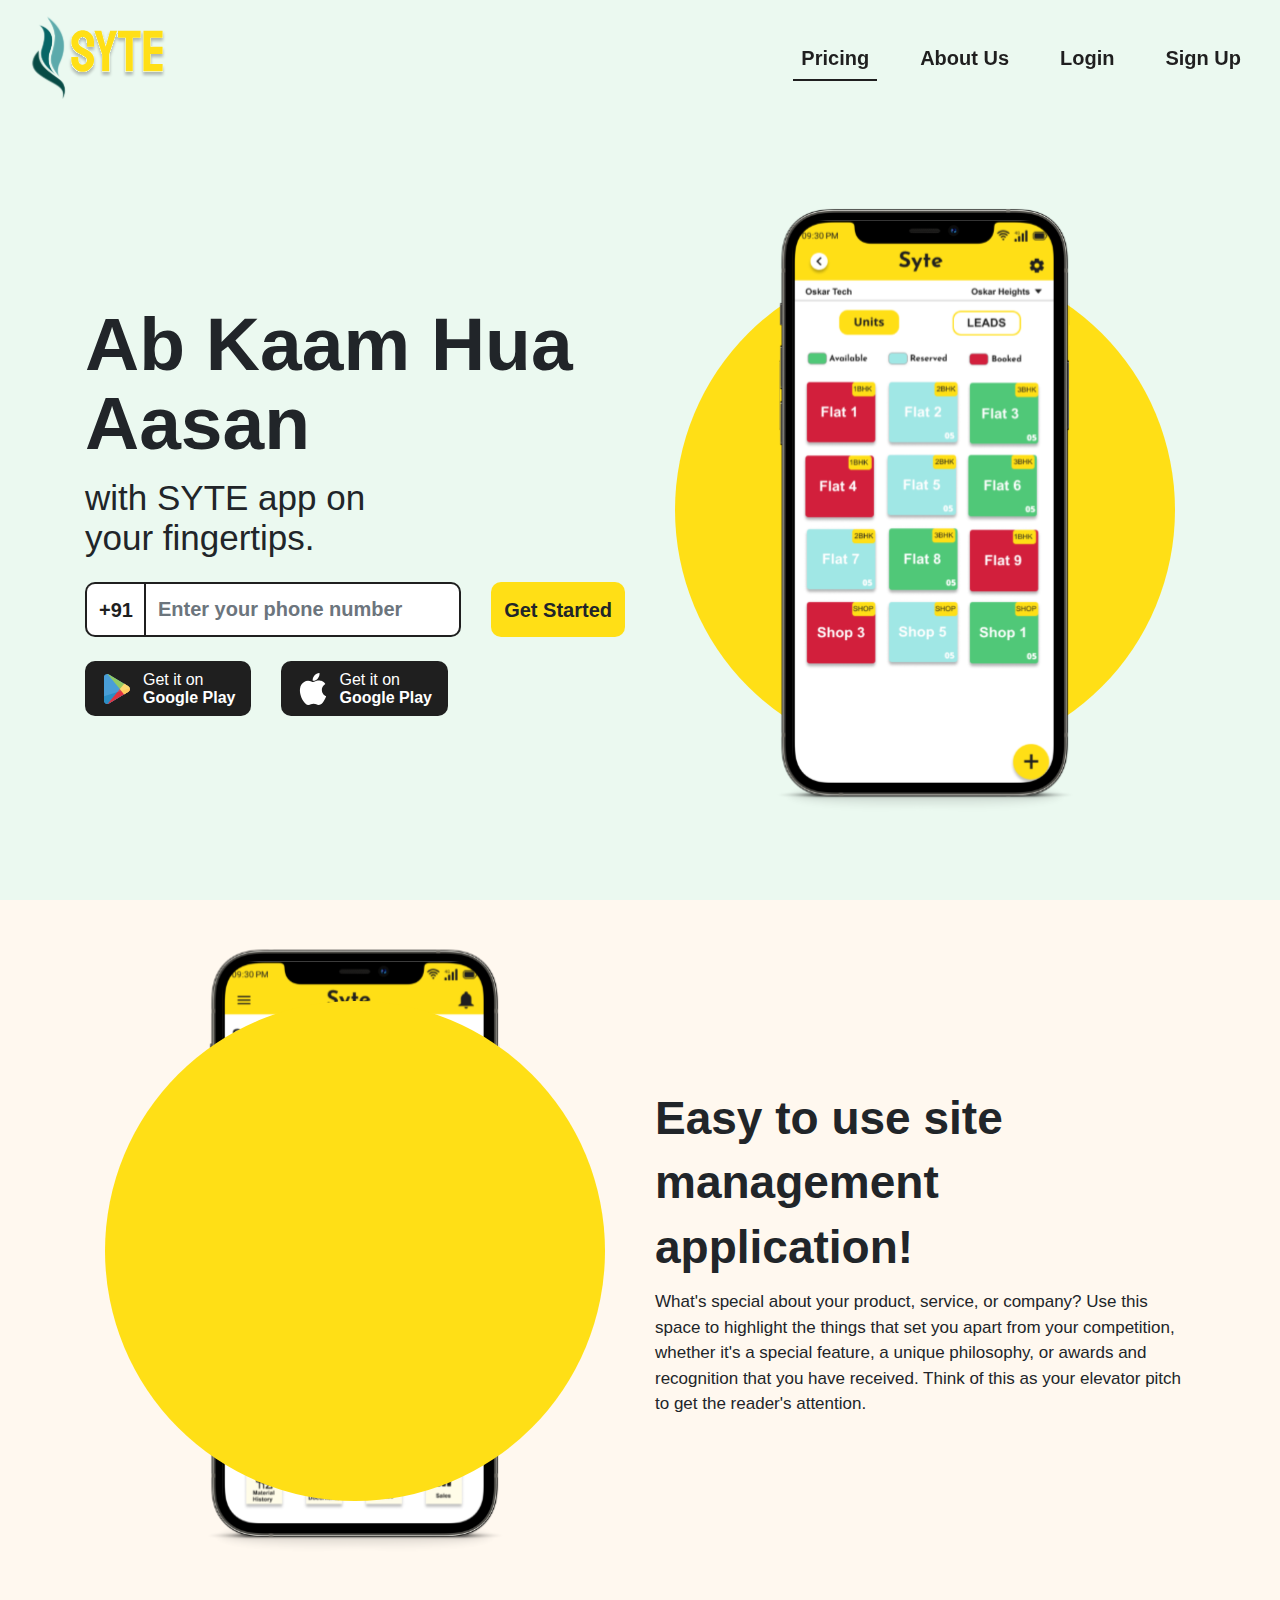
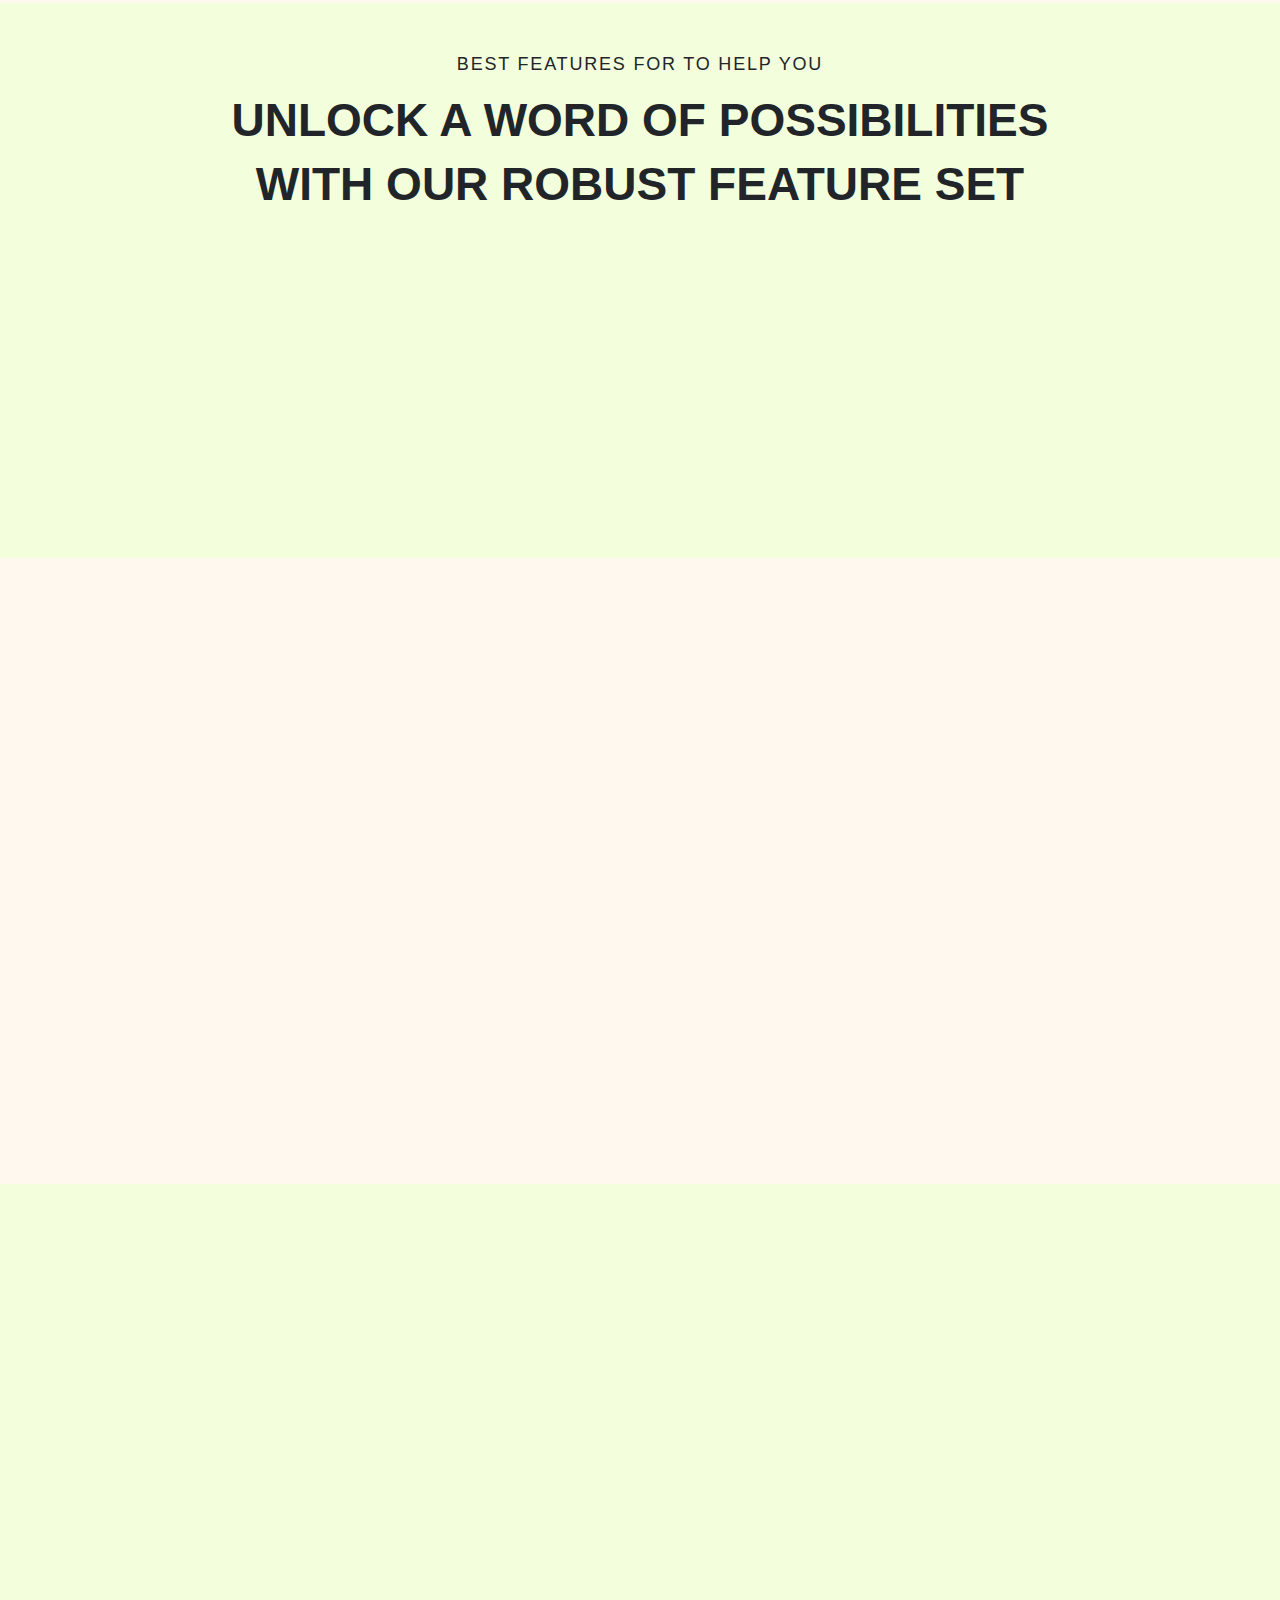
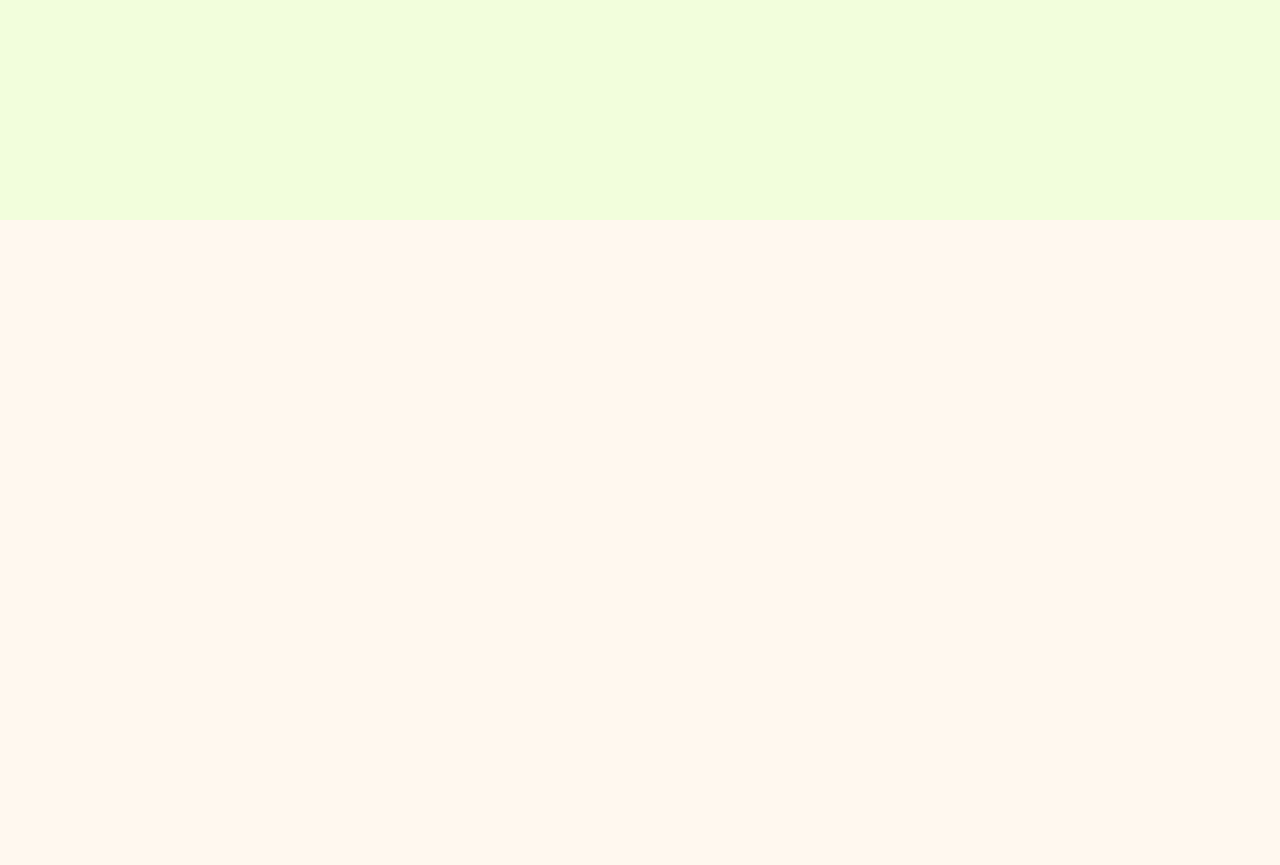
==== commit ac530b43: "s" ====
--- a/index.html
+++ b/index.html
@@ -7,6 +7,7 @@
     <title>SYTE</title>
     <link rel="stylesheet" href="./assets/libs/bootstrap/bootstrap.min.css">
     <link rel="stylesheet" href="./assets/css/style.min.css">
+    <link href="https://unpkg.com/aos@2.3.1/dist/aos.css" rel="stylesheet">
 </head>
 <body>
     <div class="container-fluid header fixed-top top-0 w-100">
@@ -77,7 +78,7 @@
                     </div>
                 </div>
                 <div class="col-lg-6 col-md-5 mockSide order-md-2 order-1">
-                    <div class="heroimg mx-auto position-relative"><img src="assets/img/heroImg.svg" class="w-100" alt=""></div>
+                    <div class="heroimg mx-auto position-relative"><img src="assets/img/heroImg.svg" class="w-100 animateImg" alt=""></div>
                 </div>
             </div>
         </div>
@@ -88,7 +89,7 @@
             <div class="row h-100 align-items-center">
                 <div class="col-md-6 col-12">
                     <div class="applicationImg">
-                        <img src="assets/img/application.svg" alt="">
+                        <img src="assets/img/application.svg" class="animateImg" alt="">
                     </div>
                 </div>
                 <div class="col-md-6 col-12">
@@ -116,12 +117,14 @@
     
     <div class="container-fluid featuresFluid h-100">
         <div class="container featuresContainer h-100 pt-5 pb-sm-5 pb-4">
-            <div class="row featuresbg h-100 pt-sm-5 pb-3 pb-sm-5">
+            <div class="row featuresbg h-100 pb-3 pb-sm-5">
                 <div class="col-12 featuresMainHeading text-center">BEST FEATURES FOR TO HELP YOU</div>
                 <div class="col-12 featuresSubHeading text-center">UNLOCK A WORD OF POSSIBILITIES <br class="d-none d-lg-block"> WITH OUR ROBUST FEATURE SET</div>
             </div>
             <div class="row">
-                <div class="col-xxl-3 col-xl-3 col-lg-3 col-md-6 col-sm-6 col-12">
+                <div class="col-xxl-3 col-xl-3 col-lg-3 col-md-6 col-sm-6 col-12" data-aos="fade-up"
+                data-aos-offset="100"
+                data-aos-easing="ease-in-sine">
                     <div class="featureCard">
                         <div class="row pb-3">
                             <div class="col-12">
@@ -137,7 +140,9 @@
                         </div>
                     </div>
                 </div>
-                <div class="col-xxl-3 col-xl-3 col-lg-3 col-md-6 col-sm-6 col-12">
+                <div class="col-xxl-3 col-xl-3 col-lg-3 col-md-6 col-sm-6 col-12" data-aos="fade-up"
+                data-aos-offset="200"
+                data-aos-easing="ease-in-sine">
                     <div class="featureCard">
                         <div class="row pb-3">
                             <div class="col-12">
@@ -153,7 +158,9 @@
                         </div>
                     </div>
                 </div>
-                <div class=" col-xxl-3 col-xl-3 col-lg-3 col-md-6 col-sm-6 col-12">
+                <div class=" col-xxl-3 col-xl-3 col-lg-3 col-md-6 col-sm-6 col-12" data-aos="fade-up"
+                data-aos-offset="300"
+                data-aos-easing="ease-in-sine">
                     <div class="featureCard">
                         <div class="row pb-3">
                             <div class="col-12">
@@ -169,7 +176,9 @@
                         </div>
                     </div>
                 </div>
-                <div class=" col-xxl-3 col-xl-3 col-lg-3 col-md-6 col-sm-6 col-12">
+                <div class=" col-xxl-3 col-xl-3 col-lg-3 col-md-6 col-sm-6 col-12" data-aos="fade-up"
+                data-aos-offset="400"
+                data-aos-easing="ease-in-sine">
                     <div class="featureCard">
                         <div class="row pb-sm-3">
                             <div class="col-12">
@@ -190,23 +199,25 @@
     </div>
     
     
-    <div class="container-fluid pt-5 pb-sm-5 pb-4  manageSection">
-        <div class="container">
+    <div class="container-fluid pt-5 pb-sm-5 pb-4 manageSection overflow-hidden">
+        <div class="container" data-aos="fade-up"
+        data-aos-offset="500"
+        data-aos-easing="linear">
             <div class="row align-items-center">
                 <div class="col-lg-6 col-md-7 col-12 leftSection">
                     <div class="rounded-circle cirleBox">
                         <div class="imagesBox">
                             <div class="topLeftImg">
-                                <img src="assets/img/bricks.svg" class="h-100" alt="">
+                                <img src="assets/img/bricks.svg" class="h-100 popUpAnimation" style="--d:0s" alt="">
                             </div>
                             <div class="topRightImg">
-                                <img src="assets/img/steel.svg" class="h-100" alt="">
-                            </div>
-                            <div class="bottomLeftImg">
-                                <img src="assets/img/tools.svg" class="h-100" alt="">
+                                <img src="assets/img/steel.svg" class="h-100 popUpAnimation" style="--d:1s" alt="">
+                            </div>
+                            <div class="bottomLeftImg"> 
+                                <img src="assets/img/tools.svg" class="h-100 popUpAnimation" style="--d:3s" alt="">
                             </div>
                             <div class="bottomRighttImg">
-                                <img src="assets/img/trafic-stand.svg" class="h-100" alt="">
+                                <img src="assets/img/trafic-stand.svg" class="h-100 popUpAnimation" style="--d:2s" alt="">
                             </div>
                         </div>
                         <div class="row mx-0 w-100">
@@ -270,8 +281,10 @@
     </div>
 
    
-    <div class="container-fluid paymentsection pb-md-5 pb-4 pt-5">
-        <div class="container paymentInner">
+    <div class="container-fluid paymentsection pb-md-5 pb-4 pt-5 overflow-hidden">
+        <div class="container paymentInner"  data-aos="fade-up"
+        data-aos-offset="500"
+        data-aos-easing="linear">
             <div class="row paymentRow align-items-center">
                 <div class="col-md-6 order-2 order-md-1">
                     <div class="paymentContent">
@@ -356,27 +369,29 @@
                         </div>
                         
                     <div class="paymentIcons1">
-                        <img src="assets/img/payment3d.svg" class="w-100 h-100" alt="">
+                        <img src="assets/img/payment3d.svg" class="w-100 h-100 popUpAnimation" style="--d:0s" alt="">
                     </div>
                     <div class="paymentIcons2">
-                        <img src="assets/img/whatsapp3d.svg" class="w-100 h-100" alt="">
+                        <img src="assets/img/whatsapp3d.svg" class="w-100 h-100 popUpAnimation" style="--d:1s" alt="">
                     </div>
                     <div class="paymentIcons3">
-                        <img src="assets/img/mike3d.webp" class="w-100 h-100" alt="">
+                        <img src="assets/img/mike3d.webp" class="w-100 h-100 popUpAnimation" style="--d:2s" alt="">
                     </div>
                     <div class="paymentIcons4">
-                        <img src="assets/img/calendar3d.svg" class="w-100 h-100" alt="">
-                    </div>
-                    </div>
-                </div>
-            </div>
-        </div>
-    </div>
-
-    <div class="container-fluid contactUsPage pb-md-5 pb-4 pt-5 ">
+                        <img src="assets/img/calendar3d.svg" class="w-100 h-100 popUpAnimation" style="--d:3s" alt="">
+                    </div>
+                    </div>
+                </div>
+            </div>
+        </div>
+    </div>
+
+    <div class="container-fluid contactUsPage pb-md-5 pb-4 pt-5 overflow-hidden">
         <div class="container">
             <div class="row align-items-center justify-content-between">
-                <div class="col-md-7 col-xl-5 mb-md-0 mb-4">
+                <div class="col-md-7 col-xl-5 mb-md-0 mb-4" data-aos="fade-right"
+                data-aos-offset="400"
+                data-aos-easing="linear">
                     <div class="card submitcard shadow">
                         <div class="card-body cardBody">
                             <form action="" class="contactForm">
@@ -422,7 +437,9 @@
                         </div>
                     </div>
                 </div>
-                <div class="col-md-5 col-xl-6">
+                <div class="col-md-5 col-xl-6" data-aos="fade-left"
+                data-aos-offset="400"
+                data-aos-easing="linear">
                     <div class="contactDetail">
                         <div class="row ">
                             <div class="col-12 mb-md-4 mb-3">
@@ -513,7 +530,12 @@
     <script src="https://cdn.jsdelivr.net/npm/popper.js@1.16.0/dist/umd/popper.min.js" integrity="sha384-Q6E9RHvbIyZFJoft+2mJbHaEWldlvI9IOYy5n3zV9zzTtmI3UksdQRVvoxMfooAo" crossorigin="anonymous"></script>
     <script src="https://cdn.jsdelivr.net/npm/bootstrap@4.4.1/dist/js/bootstrap.min.js" integrity="sha384-wfSDF2E50Y2D1uUdj0O3uMBJnjuUD4Ih7YwaYd1iqfktj0Uod8GCExl3Og8ifwB6" crossorigin="anonymous"></script>
     <script src="./assets/libs/bootstrap/bootstrap.bundle.min.js"></script>
-
+    <script src="https://unpkg.com/aos@2.3.1/dist/aos.js"></script>
+
+
+    <script>
+        AOS.init();
+    </script>
 
     <script>
         var offcanvasBtn = document.querySelectorAll('.offcanvasBtn');
--- a/assets/css/style.min.css
+++ b/assets/css/style.min.css
@@ -1 +1 @@
-.header{z-index:5;background-color:rgba(0,0,0,0);transition:all .3s ease-in-out}.header.Header_fix{background-color:#ebf9f0}.header.Header_fix .navbar-brand{height:75px}.headersection .navbar-brand{height:100px;transition:all .3s ease-in-out}.headersection .navitems .navbar-nav{gap:35px}.headersection .navitems .navbar-nav .nav-item .nav-link{font-weight:600;font-size:20px;transition:all ease-in-out .3s;position:relative;color:#1f1f1f}.headersection .navitems .navbar-nav .nav-item .nav-link::before{content:"";width:0px;height:2px;position:absolute;left:0;background-color:#1f1f1f;bottom:0;transition:all ease-in-out .3s}.headersection .navitems .navbar-nav .nav-item .nav-link:hover::before{width:100%}.headersection .navitems .navbar-nav .nav-item.active .nav-link::before{width:100%}.headersection .offcanvasBtn{background-color:rgba(0,0,0,0);border:none;padding:0;display:none}.headersection .offcanvasBtn:focus{outline:none !important}.heroSection{min-height:100vh;background-color:#ebf9f0}.heroSection .innersection{padding-top:25px}.heroSection .innersection .contantSide .mainHeading{font-size:75px;font-weight:600;line-height:105%}.heroSection .innersection .contantSide .subHeading{font-size:35px;font-weight:500;line-height:normal}.heroSection .innersection .contantSide .inputBox .input-group-prepend,.heroSection .innersection .contantSide .inputBox .form-control{height:55px}.heroSection .innersection .contantSide .inputBox .input-group-prepend span{border-right:none;border-radius:10px 0px 0px 10px}.heroSection .innersection .contantSide .inputBox span,.heroSection .innersection .contantSide .inputBox .form-control{color:#1f1f1f;border:2px solid #1f1f1f;font-size:20px;font-weight:bolder}.heroSection .innersection .contantSide .inputBox .form-control{border-radius:0px 10px 10px 0px}.heroSection .innersection .contantSide .customBtn{background-color:#ffdf16;font-weight:bold;height:55px;transition:all .3s ease-in-out;font-size:20px;border-radius:10px}.heroSection .innersection .contantSide .customBtn:hover{background-color:#eccc00}.heroSection .innersection .contantSide .androidBtn .android_btn{text-decoration:none;background-color:#1f1f1f;transition:all .3s ease-in-out;gap:10px;font-size:16px;line-height:normal;height:55px;border-radius:10px}.heroSection .innersection .contantSide .androidBtn .android_btn:hover{background-color:#393939}.heroSection .innersection .mockSide{position:relative}.heroSection .innersection .mockSide::before{max-width:500px;height:100%;width:100%;max-height:500px;border-radius:100%;content:"";position:absolute;inset:0;margin:auto;background-color:#ffdf16}.heroSection .innersection .mockSide .heroimg{max-width:300px}@media(max-width: 1199.98px){.headersection .navbar-brand{height:80px}.heroSection{min-height:auto;height:auto !important}.heroSection .innersection .contantSide .mainHeading{font-size:65px}.heroSection .innersection .contantSide .subHeading{font-size:32px}.heroSection .innersection .contantSide .inputBox .input-group-prepend,.heroSection .innersection .contantSide .inputBox .form-control{height:52px}.heroSection .innersection .contantSide .inputBox span,.heroSection .innersection .contantSide .inputBox .form-control{font-size:17px}.heroSection .innersection .contantSide .customBtn{height:52px;font-size:18px}.heroSection .innersection .contantSide .android_btn{font-size:15px;height:52px}.heroSection .innersection .mockSide{position:relative}.heroSection .innersection .mockSide::before{max-width:400px;max-height:400px}.heroSection .innersection .mockSide .heroimg{max-width:250px}}@media(max-width: 991.98px){.heroSection .innersection .contantSide .mainHeading{font-size:45px}.heroSection .innersection .contantSide .subHeading{font-size:25px}.heroSection .innersection .contantSide .inputBox .input-group-prepend,.heroSection .innersection .contantSide .inputBox .form-control{height:45px}.heroSection .innersection .contantSide .inputBox span,.heroSection .innersection .contantSide .inputBox .form-control{font-size:15px;padding:5px 8px}.heroSection .innersection .contantSide .customBtn{height:45px;font-size:16px}.heroSection .innersection .contantSide .android_btn{font-size:14px;height:45px}.heroSection .innersection .mockSide{position:relative}.heroSection .innersection .mockSide::before{max-width:300px;max-height:300px}.heroSection .innersection .mockSide .heroimg{max-width:200px}}@media(max-width: 767.98px){.header{background-color:#ebf9f0}.header.Header_fix .navbar-brand{height:60px}.headersection .navbar-brand{height:65px}.headersection .navitems .navbar-nav{gap:35px}.headersection .offcanvasBtn{width:25px;display:flex}.heroSection .innersection .contantSide .mainHeading{text-align:center;font-size:35px}.heroSection .innersection .contantSide .subHeading{text-align:center}.heroSection .innersection .contantSide .inputBox .input-group-prepend,.heroSection .innersection .contantSide .inputBox .form-control{height:45px}.heroSection .innersection .contantSide .inputBox span,.heroSection .innersection .contantSide .inputBox .form-control{border:1px solid #1f1f1f}.heroSection .innersection .contantSide .customBtn{height:45px}.heroSection .innersection .contantSide .android_btn{height:45px}.heroSection .innersection .mockSide::before{max-width:350px;max-height:350px}}@media(max-width: 575.98px){.header.Header_fix .navbar-brand{height:55px}.headersection{padding-left:0;padding-right:0}.headersection .navbar-brand{height:60px;padding:0}.headersection .offcanvasBtn{width:25px}.heroSection .innersection .contantSide .mainHeading{font-size:30px}.heroSection .innersection .contantSide .subHeading{font-size:20px}.heroSection .innersection .contantSide .inputBox span,.heroSection .innersection .contantSide .inputBox .form-control{font-size:15px}.heroSection .innersection .contantSide .customBtn{font-size:15px}.heroSection .innersection .contantSide .androidBtn{gap:12px}.heroSection .innersection .contantSide .androidBtn .col-auto{padding:0}.heroSection .innersection .contantSide .androidBtn .android_btn{padding:4px 8px !important;font-size:13px;gap:5px}}@media screen and (max-width: 450px){.headersection{padding-left:0;padding-right:0}.headersection .navbar-brand{padding:0}.headersection .offcanvasBtn{width:25px;display:flex}.heroSection .innersection .contantSide .inputBox{margin:0px !important;gap:10px}.heroSection .innersection .contantSide .inputBox .getBtn{margin-bottom:10px;min-width:100%}.heroSection .innersection .contantSide .customBtn{width:100%}.heroSection .innersection .mockSide::before{max-width:300px;max-height:300px}.heroSection .innersection .mockSide .heroimg{max-width:180px}}.featuresFluid{background-color:#f2fedc}.featuresFluid .featuresContainer .featuresbg .featuresMainHeading{font-size:18px;font-weight:500;letter-spacing:.1em;margin-bottom:10px}.featuresFluid .featuresContainer .featuresbg .featuresSubHeading{font-size:46px;font-weight:600;line-height:1.4}.featuresFluid .featuresContainer .featureCard .featureImgBg{width:150px;height:150px;background-color:#ffdf16;border-radius:50%;margin:auto;transition:all .5s;position:relative}.featuresFluid .featuresContainer .featureCard .featureImgBg .featureImg{height:100px}.featuresFluid .featuresContainer .featureCard .featureImgBg .featureImg img{width:100%;height:100%}.featuresFluid .featuresContainer .featureCard .featutrePara{font-size:17px;font-weight:500;text-align:center;line-height:normal;margin-top:20px}.applicationFluid{background-color:#fff8ef}.applicationFluid .applicationContainer .applicationImg{text-align:center}.applicationFluid .applicationContainer .applicationImg img{width:100%;max-width:450px}.applicationFluid .applicationContainer .applictionMainHeading{font-size:46px;font-weight:700;line-height:1.4;margin-bottom:10px}.applicationFluid .applicationContainer .applictionSubHeading{font-size:17px}@media(max-width: 1199.98px){.featuresFluid .featuresContainer .featuresbg .featuresSubHeading{font-size:36px}.applicationFluid .applicationContainer .applictionMainHeading{font-size:36px}}@media(max-width: 991.98px){.featuresFluid .featuresContainer .featuresbg .featuresSubHeading{font-size:30px}.featuresFluid .featuresContainer .featureCard .featureImgBg{width:120px;height:120px}.featuresFluid .featuresContainer .featureCard .featureImgBg .featureImg{height:70px}.applicationFluid .applicationContainer .applicationImg{margin:auto}.applicationFluid .applicationContainer .applictionMainHeading{font-size:30px}}@media(max-width: 767.98px){.featuresFluid .featuresContainer .featuresbg .featuresMainHeading{font-size:17px}.featuresFluid .featuresContainer .featuresbg .featuresSubHeading{font-size:25px;line-height:normal}.featuresFluid .featuresContainer .featureCard .featureImgBg{width:100px;height:100px}.featuresFluid .featuresContainer .featureCard .featureImgBg .featureImg{height:40px}.featuresFluid .featuresContainer .featureCard .featutrePara{font-size:15px}.applicationFluid .applicationContainer .applicationImg img{max-width:400px}.applicationFluid .applicationContainer .applictionMainHeading{font-size:25px;line-height:1.5;text-align:center}.applicationFluid .applicationContainer .applictionSubHeading{font-size:15px;text-align:center}}@media(max-width: 575.98px){.featuresFluid .featuresContainer .featuresbg .featuresMainHeading{font-size:12px}.featuresFluid .featuresContainer .featuresbg .featuresSubHeading{font-size:20px;line-height:normal}.featuresFluid .featuresContainer .featureCard .featureImgBg{width:80px;height:80px}.featuresFluid .featuresContainer .featureCard .featureImgBg .featureImg{height:40px}.featuresFluid .featuresContainer .featureCard .featutrePara{font-size:15px}.applicationFluid .applicationContainer .applictionMainHeading{margin-top:20px;font-size:25px;line-height:normal}.applicationFluid .applicationContainer .applictionSubHeading{font-size:14px}}.paymentsection{background-color:#f2fedc}.paymentsection .paymentInner .paymentRow .paymentContent .paymentHeading{font-size:46px;line-height:1.4;color:#1f1f1f;font-weight:700;margin-bottom:20px}.paymentsection .paymentInner .paymentRow .paymentContent .paymentPara{margin-bottom:15px;line-height:1.8;font-size:17px;color:#6c757d}.paymentsection .paymentInner .paymentRow .paymentAmount{border:8px solid #fff;background-color:#ffdf16;height:540px !important;width:100%;margin:auto;border-radius:50%;position:relative}.paymentsection .paymentInner .paymentRow .paymentAmount .paymentAmountDetailOuter{position:relative;top:50%;transform:translate(-50%, -50%);left:50%;width:100% !important;padding:23px !important;display:flex;align-items:center;justify-content:center}.paymentsection .paymentInner .paymentRow .paymentAmount .paymentAmountDetailOuter .paymentAmountContent{background-color:#f78702;border:8px solid #fff}.paymentsection .paymentInner .paymentRow .paymentAmount .paymentAmountDetailOuter .paymentAmountContent .paymentAmountHeading{font-size:22px;font-weight:500;color:#fff}.paymentsection .paymentInner .paymentRow .paymentAmount .paymentAmountDetailOuter .paymentAmountContent .paymentAmountTitle{color:#fff;font-size:16px;font-weight:500}.paymentsection .paymentInner .paymentRow .paymentAmount .paymentAmountDetailOuter .paymentAmountContent .paymentAmountText{color:#fff;font-size:16px;font-weight:500}.paymentsection .paymentInner .paymentRow .paymentAmount .paymentAmountDetailOuter .paymentAmountContent .paymentLink .paymentLinkItem{margin:0;padding:0;justify-content:end;display:flex}.paymentsection .paymentInner .paymentRow .paymentAmount .paymentAmountDetailOuter .paymentAmountContent .paymentLink .paymentLinkItem .paymentLinkItems{list-style:none;padding-right:14px}.paymentsection .paymentInner .paymentRow .paymentAmount .paymentAmountDetailOuter .paymentAmountContent .paymentLink .paymentLinkItem .paymentLinkItems .paymentLinkItemLink{width:20px;height:20px;display:flex}.paymentsection .paymentInner .paymentRow .paymentAmount .paymentAmountDetailOuter .paymentAmountContent .paymentLink .paymentLinkItem .paymentLinkItems .paymentLinkItemLink img{aspect-ratio:10/10;-o-object-fit:cover;object-fit:cover}.paymentsection .paymentInner .paymentRow .paymentAmount .paymentAmountDetailOuter .paymentAmountContent .paymentLink .paymentLinkItem .paymentLinkItems:last-child{padding-right:0px}.paymentsection .paymentInner .paymentRow .paymentIcons1{width:100px;height:100px;position:absolute;top:23%;left:-3%}.paymentsection .paymentInner .paymentRow .paymentIcons1 img{aspect-ratio:10/10;-o-object-fit:contain;object-fit:contain}.paymentsection .paymentInner .paymentRow .paymentIcons2{width:100px;height:100px;position:absolute;bottom:3%;left:11%}.paymentsection .paymentInner .paymentRow .paymentIcons2 img{aspect-ratio:10/10;-o-object-fit:contain;object-fit:contain}.paymentsection .paymentInner .paymentRow .paymentIcons3{width:100px;height:100px;position:absolute;right:3%;top:14%}.paymentsection .paymentInner .paymentRow .paymentIcons3 img{aspect-ratio:10/10;-o-object-fit:contain;object-fit:contain}.paymentsection .paymentInner .paymentRow .paymentIcons4{width:100px;height:100px;position:absolute;right:15%;bottom:8%}.paymentsection .paymentInner .paymentRow .paymentIcons4 img{aspect-ratio:10/10;-o-object-fit:contain;object-fit:contain}.contactUsPage{background-color:#fff8ef}.contactUsPage .submitcard{background-color:#f7fcf9}.contactUsPage .submitcard .cardBody .contactForm .contactHeading{font-size:46px;line-height:1.1;color:#1f1f1f;font-weight:600;margin-bottom:20px}.contactUsPage .submitcard .cardBody .contactForm .form-group label{font-size:14px;padding-bottom:2px;font-weight:600}.contactUsPage .submitcard .cardBody .contactForm .form-group .form-control{border:1px solid #dee2e6}.contactUsPage .submitcard .cardBody .contactForm .form-group .form-control:active,.contactUsPage .submitcard .cardBody .contactForm .form-group .form-control:hover,.contactUsPage .submitcard .cardBody .contactForm .form-group .form-control:focus{border:1px solid #ffdf16}.contactUsPage .submitcard .cardBody .contactForm .submitButton{border:none;position:relative;padding:8px 35px;border-radius:30px;display:inline-block;font-weight:600;font-size:16px;background-color:#ffdf16;box-shadow:none}.contactUsPage .submitcard .cardBody .contactForm .submitButton:hover{background-color:#e2c300}.contactUsPage .contactDetail .headingLeft{font-size:46px;line-height:1.1;color:#1f1f1f;font-weight:600;margin-bottom:20px}.contactUsPage .contactDetail .contactDetailTitle{font-size:20px;color:#1f1f1f;font-weight:600;padding-right:10px;padding-bottom:15px}.contactUsPage .contactDetail .contactDetailImg{width:40px;height:40px;border-radius:8px;background-color:#ffdf16;padding:8px;margin-right:10px;display:flex;align-items:center;justify-content:center}.contactUsPage .contactDetail .contactDetailImg img{aspect-ratio:10/10;-o-object-fit:contain;object-fit:contain;width:100%}.contactUsPage .contactDetail .contactDetailText{font-weight:400;font-size:16px;color:#6c757d}.contactUsPage .contactDetail .socialIconItem{margin:0;padding:0;display:flex}.contactUsPage .contactDetail .socialIconItem .socialIconItems{list-style:none;padding-right:10px}.contactUsPage .contactDetail .socialIconItem .socialIconItems .socialIconItemsLink{width:40px;height:40px;display:flex;align-items:center;justify-content:center;padding:10px;border-radius:50%}.contactUsPage .contactDetail .socialIconItem .socialIconItems .socialIconItemsLink img{aspect-ratio:10/10;-o-object-fit:contain;object-fit:contain}.contactUsPage .contactDetail .socialIconItem .socialIconItems .socialIconItemsLink.fb{background-color:#428ecc}.contactUsPage .contactDetail .socialIconItem .socialIconItems .socialIconItemsLink.wa{background-color:#6cb74e}.contactUsPage .contactDetail .socialIconItem .socialIconItems .socialIconItemsLink.ins{background-color:#e84839}.contactUsPage .contactDetail .socialIconItem .socialIconItems .socialIconItemsLink.yt{background-color:#d3273f}.contactUsPage .contactDetail .socialIconItem .socialIconItems .socialIconItemsLink.pin{background-color:#e84839}.contactUsPage .contactDetail .socialIconItem .socialIconItems .socialIconItemsLink.link{background-color:#428ecc}.contactUsPage .contactDetail .socialIconItem .socialIconItems:last-child{padding-right:0px}.offcanvasSection{height:100vh;position:fixed;top:0;left:0;z-index:9999;width:100%;max-width:290px;transition:all .3s ease-in-out}.offcanvasSection.hide{transform:translateX(-100%)}.offcanvasSection.show{transform:translateX(0)}.offcanvasSection .offcanvasInner{height:100%}.offcanvasSection .offcanvasInner .offcanvasHeader{padding:.5rem 1rem}.offcanvasSection .offcanvasInner .offcanvasHeader .offcanvasLogoImg{height:65px}.offcanvasSection .offcanvasInner .offcanvasHeader .closeBtn{width:30px;height:30px;display:flex;align-items:center;justify-content:center;padding:7px;background:#ffdf16;border-radius:50%}.offcanvasSection .offcanvasInner .offcanvasHeader .closeBtn img{aspect-ratio:10/10;-o-object-fit:contain;object-fit:contain}.offcanvasSection .offcanvasInner .offcanvasBody .offcanvasItems{margin:0;padding:0}.offcanvasSection .offcanvasInner .offcanvasBody .offcanvasItems .offcanvasList{list-style:none}.offcanvasSection .offcanvasInner .offcanvasBody .offcanvasItems .offcanvasList .offcanvasListLink{display:flex;color:#1f1f1f;font-size:16px;font-weight:600;width:100%;padding:8px 16px;text-decoration:none}.offcanvasSection .offcanvasInner .offcanvasBody .offcanvasItems .offcanvasList .offcanvasListLink:hover{background-color:#ffdf16;color:#1f1f1f}.modalbackdrop{position:fixed;top:0;left:0;z-index:-2;width:100vw;height:100vh;transition:all .3s ease-in-out;background-color:#000}.modalbackdrop.hidden{opacity:0}.modalbackdrop.shows{opacity:.5;z-index:1031}@media(max-width: 1199.98px){.paymentsection .paymentInner .paymentRow .paymentContent .paymentHeading{font-size:36px}.paymentsection .paymentInner .paymentRow .paymentAmount{height:450px !important}.paymentsection .paymentInner .paymentRow .paymentAmount .paymentAmountDetailOuter{width:87%}.paymentsection .paymentInner .paymentRow .paymentIcons3{top:6%}.paymentsection .paymentInner .paymentRow .paymentIcons4{bottom:6%}.contactUsPage .submitcard .cardBody .contactForm .contactHeading{font-size:36px}.contactUsPage .contactDetail .headingLeft{font-size:36px}}@media(max-width: 991.98px){.paymentsection .paymentInner .paymentRow .paymentContent .paymentHeading{font-size:30px}.paymentsection .paymentInner .paymentRow .paymentAmount{height:330px !important}.paymentsection .paymentInner .paymentRow .paymentAmount .paymentAmountDetailOuter{z-index:0;padding:28px !important}.paymentsection .paymentInner .paymentRow .paymentAmount .paymentAmountDetailOuter .paymentAmountContent .paymentAmountHeading{font-size:18px}.paymentsection .paymentInner .paymentRow .paymentAmount .paymentAmountDetailOuter .paymentAmountContent .paymentAmountTitle{font-size:14px}.paymentsection .paymentInner .paymentRow .paymentAmount .paymentAmountDetailOuter .paymentAmountContent .paymentAmountText{font-size:14px}.paymentsection .paymentInner .paymentRow .paymentAmount .paymentAmountDetailOuter .paymentAmountContent .paymentLink .paymentLinkItem .paymentLinkItems .paymentLinkItemLink{width:18px;height:18px}.paymentsection .paymentInner .paymentRow .paymentIcons1{width:70px;height:70px;top:15%;left:1%}.paymentsection .paymentInner .paymentRow .paymentIcons2{width:70px;height:70px}.paymentsection .paymentInner .paymentRow .paymentIcons3{width:70px;height:70px;right:5%;top:1%}.paymentsection .paymentInner .paymentRow .paymentIcons4{width:70px;height:70px;bottom:0}.contactUsPage .submitcard .cardBody .contactForm .contactHeading{font-size:30px}.contactUsPage .submitcard .cardBody .contactForm .form-group{margin-bottom:8px}.contactUsPage .contactDetail .headingLeft{font-size:30px}}@media(max-width: 767.98px){.paymentsection .paymentInner .paymentRow .paymentContent .paymentHeading{text-align:center;font-size:25px}.paymentsection .paymentInner .paymentRow .paymentContent .paymentPara{line-height:1.5;margin-bottom:0;text-align:center}.paymentsection .paymentInner .paymentRow .paymentAmount{width:80%;height:408px !important}.paymentsection .paymentInner .paymentRow .paymentAmount .paymentAmountDetailOuter{z-index:0;padding:30px !important}.paymentsection .paymentInner .paymentRow .paymentIcons1{width:80px;height:80px;top:20%;left:-5%}.paymentsection .paymentInner .paymentRow .paymentIcons2{width:80px;height:80px}.paymentsection .paymentInner .paymentRow .paymentIcons3{width:80px;height:80px;right:0%;top:15%}.paymentsection .paymentInner .paymentRow .paymentIcons4{width:80px;height:80px;bottom:10px}.contactUsPage .submitcard .cardBody .contactForm .contactHeading{font-size:25px}.contactUsPage .contactDetail .headingLeft{font-size:25px}}@media(max-width: 575.98px){.paymentsection .paymentInner .paymentRow .paymentContent .paymentHeading{font-size:22px;margin-bottom:10px}.paymentsection .paymentInner .paymentRow .paymentContent .paymentPara{font-size:14px}.paymentsection .paymentInner .paymentRow .paymentAmount{max-width:330px;width:100%;max-height:330px !important;height:100%}.paymentsection .paymentInner .paymentRow .paymentAmount .paymentAmountDetailOuter{padding:26px !important}.paymentsection .paymentInner .paymentRow .paymentAmount .paymentAmountDetailOuter .paymentAmountContent .paymentAmountTitle{font-size:12px}.paymentsection .paymentInner .paymentRow .paymentAmount .paymentAmountDetailOuter .paymentAmountContent .paymentAmountText{font-size:12px}.paymentsection .paymentInner .paymentRow .paymentAmount .paymentAmountDetailOuter .paymentAmountContent .paymentLink .paymentLinkItem .paymentLinkItems .paymentLinkItemLink{width:14px;height:14px}.paymentsection .paymentInner .paymentRow .paymentIcons1{width:60px;height:60px;top:18%;left:1%}.paymentsection .paymentInner .paymentRow .paymentIcons2{width:60px;height:60px}.paymentsection .paymentInner .paymentRow .paymentIcons3{width:60px;height:60px;right:6%;top:6%}.paymentsection .paymentInner .paymentRow .paymentIcons4{width:60px;height:60px;bottom:10px}.contactUsPage .submitcard .cardBody .contactForm .contactHeading{font-size:22px}.contactUsPage .submitcard .cardBody .contactForm .submitButton{width:100%;text-align:center;margin-top:5px}.contactUsPage .contactDetail .headingLeft{font-size:22px;margin-bottom:8px}.contactUsPage .contactDetail .contactDetailImg{width:36px;height:36px;padding:10px}.contactUsPage .contactDetail .socialIconItem .socialIconItems .socialIconItemsLink{width:36px;height:36px}.offcanvasSection .offcanvasInner .offcanvasHeader .offcanvasLogoImg{height:60px}}@media screen and (max-width: 390px){.paymentsection .paymentInner .paymentRow .paymentContent .paymentHeading{font-size:20px}.paymentsection .paymentInner .paymentRow .paymentAmount{max-width:280px;width:100%;max-height:280px !important;height:100%}.paymentsection .paymentInner .paymentRow .paymentAmount .paymentAmountDetailOuter{padding:26px !important}.paymentsection .paymentInner .paymentRow .paymentAmount .paymentAmountDetailOuter .paymentAmountContent .paymentAmountHeading{font-size:16px}.paymentsection .paymentInner .paymentRow .paymentAmount .paymentAmountDetailOuter .paymentAmountContent .paymentAmountTitle{font-size:12px}.paymentsection .paymentInner .paymentRow .paymentAmount .paymentAmountDetailOuter .paymentAmountContent .paymentAmountText{font-size:12px}.paymentsection .paymentInner .paymentRow .paymentAmount .paymentAmountDetailOuter .paymentAmountContent .paymentLink .paymentLinkItem .paymentLinkItems{padding-right:8px}.paymentsection .paymentInner .paymentRow .paymentAmount .paymentAmountDetailOuter .paymentAmountContent .paymentLink .paymentLinkItem .paymentLinkItems .paymentLinkItemLink{width:14px;height:14px}.paymentsection .paymentInner .paymentRow .paymentIcons1{width:50px;height:50px;top:14%;left:3%}.paymentsection .paymentInner .paymentRow .paymentIcons2{width:50px;height:50px;bottom:0;left:19%}.paymentsection .paymentInner .paymentRow .paymentIcons3{width:50px;height:50px;right:12%;top:-2%}.paymentsection .paymentInner .paymentRow .paymentIcons4{width:50px;height:50px;bottom:2px}.contactUsPage .submitcard .cardBody .contactForm .contactHeading{font-size:20px}.contactUsPage .contactDetail .headingLeft{font-size:20px}.contactUsPage .contactDetail .contactDetailImg{width:30px;height:30px;padding:8px}}.manageSection{background-color:#fff8ef}.manageSection .leftSection .cirleBox{max-width:530px;max-height:530px;width:100%;height:100%;margin:auto;padding:110px;background-color:#ffdf16;display:flex;align-items:center;justify-content:center;position:relative}.manageSection .leftSection .cirleBox .textBox{background-color:#fff;color:#1f1f1f;font-size:14px;padding:16px 12px;font-weight:500;border-radius:5px;margin-bottom:15px;white-space:nowrap}.manageSection .leftSection .cirleBox .textBox.box1{z-index:2}.manageSection .leftSection .cirleBox .textBox:last-child{margin-bottom:0}.manageSection .leftSection .cirleBox .imagesBox{position:absolute;width:100%;height:100%;inset:0}.manageSection .leftSection .cirleBox .imagesBox .topLeftImg{display:block;height:205px;position:absolute;top:-49px;left:0px;transform:rotate(342deg)}.manageSection .leftSection .cirleBox .imagesBox .topRightImg{position:absolute;height:202px;right:15px;top:15px;z-index:1}.manageSection .leftSection .cirleBox .imagesBox .bottomLeftImg{position:absolute;bottom:0;left:0;height:215px}.manageSection .leftSection .cirleBox .imagesBox .bottomRighttImg{position:absolute;height:202px;bottom:0;right:0}.manageSection .rightSection .secHeading{font-size:46px;line-height:1.4;font-weight:700;color:#1f1f1f;margin-bottom:30px}.manageSection .rightSection .secText{font-size:17px;line-height:normal;font-weight:400;color:#1f1f1f;margin-bottom:25px}.manageSection .rightSection .secText:last-child{margin-bottom:0 !important}@media(max-width: 1199.98px){.manageSection .leftSection .cirleBox{padding:80px;max-width:430px;max-height:430px}.manageSection .leftSection .cirleBox .imagesBox .topLeftImg{height:140px;top:-55px;left:15px}.manageSection .leftSection .cirleBox .imagesBox .topRightImg{height:140px;right:10px;top:10px}.manageSection .leftSection .cirleBox .imagesBox .bottomLeftImg{height:140px}.manageSection .leftSection .cirleBox .imagesBox .bottomRighttImg{height:140px}.manageSection .rightSection .secHeading{font-size:36px}.manageSection .rightSection .secText{font-size:18px}}@media(max-width: 991.98px){.manageSection .leftSection .cirleBox{padding:70px;max-width:380px;max-height:380px}.manageSection .leftSection .cirleBox .textBox{font-size:13px;padding:12px 10px;margin-bottom:10px}.manageSection .leftSection .cirleBox .imagesBox .topLeftImg{height:100px;top:-15px;left:25px}.manageSection .leftSection .cirleBox .imagesBox .topRightImg{height:110px;right:15px;top:30px}.manageSection .leftSection .cirleBox .imagesBox .bottomLeftImg{height:120px}.manageSection .leftSection .cirleBox .imagesBox .bottomRighttImg{height:120px}.manageSection .rightSection .secHeading{font-size:30px}.manageSection .rightSection .secText{font-size:16px}}@media(max-width: 767.98px){.manageSection .rightSection{padding-top:40px;text-align:center}.manageSection .rightSection .secHeading{font-size:25px}.manageSection .rightSection .secText{margin-bottom:15px}}@media(max-width: 575.98px){.manageSection .rightSection{padding-top:30px}.manageSection .rightSection .secHeading{font-size:24px;margin-bottom:20px}.manageSection .rightSection .secText{font-size:14px;line-height:1.5}}@media only screen and (max-width: 450px){.manageSection .leftSection{padding:0}.manageSection .leftSection .cirleBox{width:290px;height:290px;padding:35px}.manageSection .leftSection .cirleBox .textBox{font-size:12px;padding:8px 6px}.manageSection .leftSection .cirleBox .imagesBox .topLeftImg{height:80px;top:-15px;left:0}.manageSection .leftSection .cirleBox .imagesBox .topRightImg{height:95px;right:0px;top:15px}.manageSection .leftSection .cirleBox .imagesBox .bottomLeftImg{height:90px}.manageSection .leftSection .cirleBox .imagesBox .bottomRighttImg{height:80px}.manageSection .rightSection{padding-top:30px}.manageSection .rightSection .secHeading{font-size:20px;margin-bottom:15px}}+.header{z-index:5;background-color:rgba(0,0,0,0);transition:all .3s ease-in-out}.header.Header_fix{background-color:#ebf9f0}.header.Header_fix .navbar-brand{height:75px}.headersection .navbar-brand{height:100px;transition:all .3s ease-in-out}.headersection .navitems .navbar-nav{gap:35px}.headersection .navitems .navbar-nav .nav-item .nav-link{font-weight:600;font-size:20px;transition:all ease-in-out .3s;position:relative;color:#1f1f1f}.headersection .navitems .navbar-nav .nav-item .nav-link::before{content:"";width:0px;height:2px;position:absolute;left:0;background-color:#1f1f1f;bottom:0;transition:all ease-in-out .3s}.headersection .navitems .navbar-nav .nav-item .nav-link:hover::before{width:100%}.headersection .navitems .navbar-nav .nav-item.active .nav-link::before{width:100%}.headersection .offcanvasBtn{background-color:rgba(0,0,0,0);border:none;padding:0;display:none}.headersection .offcanvasBtn:focus{outline:none !important}.heroSection{min-height:100vh;background-color:#ebf9f0}.heroSection .innersection{padding-top:25px}.heroSection .innersection .contantSide .mainHeading{font-size:75px;font-weight:600;line-height:105%}.heroSection .innersection .contantSide .subHeading{font-size:35px;font-weight:500;line-height:normal}.heroSection .innersection .contantSide .inputBox .input-group-prepend,.heroSection .innersection .contantSide .inputBox .form-control{height:55px}.heroSection .innersection .contantSide .inputBox .input-group-prepend span{border-right:none;border-radius:10px 0px 0px 10px}.heroSection .innersection .contantSide .inputBox span,.heroSection .innersection .contantSide .inputBox .form-control{color:#1f1f1f;border:2px solid #1f1f1f;font-size:20px;font-weight:bolder}.heroSection .innersection .contantSide .inputBox .form-control{border-radius:0px 10px 10px 0px}.heroSection .innersection .contantSide .customBtn{background-color:#ffdf16;font-weight:bold;height:55px;transition:all .3s ease-in-out;font-size:20px;border-radius:10px}.heroSection .innersection .contantSide .customBtn:hover{background-color:#eccc00}.heroSection .innersection .contantSide .androidBtn .android_btn{text-decoration:none;background-color:#1f1f1f;transition:all .3s ease-in-out;gap:10px;font-size:16px;line-height:normal;height:55px;border-radius:10px}.heroSection .innersection .contantSide .androidBtn .android_btn:hover{background-color:#393939}.heroSection .innersection .mockSide{position:relative}.heroSection .innersection .mockSide::before{max-width:500px;height:100%;width:100%;max-height:500px;border-radius:100%;content:"";position:absolute;inset:0;margin:auto;background-color:#ffdf16}.heroSection .innersection .mockSide .heroimg{max-width:300px}.animateImg{animation:howtowork2 2s ease-in-out infinite alternate-reverse both}@keyframes howtowork2{0%{transform:translateX(8px)}100%{transform:translateX(-8px)}}@media(max-width: 1199.98px){.headersection .navbar-brand{height:80px}.heroSection{min-height:auto;height:auto !important}.heroSection .innersection .contantSide .mainHeading{font-size:65px}.heroSection .innersection .contantSide .subHeading{font-size:32px}.heroSection .innersection .contantSide .inputBox .input-group-prepend,.heroSection .innersection .contantSide .inputBox .form-control{height:52px}.heroSection .innersection .contantSide .inputBox span,.heroSection .innersection .contantSide .inputBox .form-control{font-size:17px}.heroSection .innersection .contantSide .customBtn{height:52px;font-size:18px}.heroSection .innersection .contantSide .android_btn{font-size:15px;height:52px}.heroSection .innersection .mockSide{position:relative}.heroSection .innersection .mockSide::before{max-width:400px;max-height:400px}.heroSection .innersection .mockSide .heroimg{max-width:250px}}@media(max-width: 991.98px){.heroSection .innersection .contantSide .mainHeading{font-size:45px}.heroSection .innersection .contantSide .subHeading{font-size:25px}.heroSection .innersection .contantSide .inputBox .input-group-prepend,.heroSection .innersection .contantSide .inputBox .form-control{height:45px}.heroSection .innersection .contantSide .inputBox span,.heroSection .innersection .contantSide .inputBox .form-control{font-size:15px;padding:5px 8px}.heroSection .innersection .contantSide .customBtn{height:45px;font-size:16px}.heroSection .innersection .contantSide .android_btn{font-size:14px;height:45px}.heroSection .innersection .mockSide{position:relative}.heroSection .innersection .mockSide::before{max-width:300px;max-height:300px}.heroSection .innersection .mockSide .heroimg{max-width:200px}}@media(max-width: 767.98px){.header{background-color:#ebf9f0}.header.Header_fix .navbar-brand{height:60px}.headersection .navbar-brand{height:65px}.headersection .navitems .navbar-nav{gap:35px}.headersection .offcanvasBtn{width:25px;display:flex}.heroSection .innersection .contantSide .mainHeading{text-align:center;font-size:35px}.heroSection .innersection .contantSide .subHeading{text-align:center}.heroSection .innersection .contantSide .inputBox .input-group-prepend,.heroSection .innersection .contantSide .inputBox .form-control{height:45px}.heroSection .innersection .contantSide .inputBox span,.heroSection .innersection .contantSide .inputBox .form-control{border:1px solid #1f1f1f}.heroSection .innersection .contantSide .customBtn{height:45px}.heroSection .innersection .contantSide .android_btn{height:45px}.heroSection .innersection .mockSide::before{max-width:350px;max-height:350px}}@media(max-width: 575.98px){.header.Header_fix .navbar-brand{height:55px}.headersection{padding-left:0;padding-right:0}.headersection .navbar-brand{height:60px;padding:0}.headersection .offcanvasBtn{width:25px}.heroSection .innersection .contantSide .mainHeading{font-size:30px}.heroSection .innersection .contantSide .subHeading{font-size:20px}.heroSection .innersection .contantSide .inputBox span,.heroSection .innersection .contantSide .inputBox .form-control{font-size:15px}.heroSection .innersection .contantSide .customBtn{font-size:15px}.heroSection .innersection .contantSide .androidBtn{gap:12px}.heroSection .innersection .contantSide .androidBtn .col-auto{padding:0}.heroSection .innersection .contantSide .androidBtn .android_btn{padding:4px 8px !important;font-size:13px;gap:5px}}@media screen and (max-width: 450px){.headersection{padding-left:0;padding-right:0}.headersection .navbar-brand{padding:0}.headersection .offcanvasBtn{width:25px;display:flex}.heroSection .innersection .contantSide .inputBox{margin:0px !important;gap:10px}.heroSection .innersection .contantSide .inputBox .getBtn{margin-bottom:10px;min-width:100%}.heroSection .innersection .contantSide .customBtn{width:100%}.heroSection .innersection .mockSide::before{max-width:300px;max-height:300px}.heroSection .innersection .mockSide .heroimg{max-width:180px}}.featuresFluid{background-color:#f2fedc}.featuresFluid .featuresContainer .featuresbg .featuresMainHeading{font-size:18px;font-weight:500;letter-spacing:.1em;margin-bottom:10px}.featuresFluid .featuresContainer .featuresbg .featuresSubHeading{font-size:46px;font-weight:600;line-height:1.4}.featuresFluid .featuresContainer .featureCard .featureImgBg{width:150px;height:150px;background-color:#ffdf16;border-radius:50%;margin:auto;transition:all .5s;position:relative}.featuresFluid .featuresContainer .featureCard .featureImgBg .featureImg{height:100px}.featuresFluid .featuresContainer .featureCard .featureImgBg .featureImg img{width:100%;height:100%}.featuresFluid .featuresContainer .featureCard .featutrePara{font-size:17px;font-weight:500;text-align:center;line-height:normal;margin-top:20px}.applicationFluid{background-color:#fff8ef}.applicationFluid .applicationContainer .applicationImg{text-align:center;position:relative}.applicationFluid .applicationContainer .applicationImg::before{max-width:500px;height:100%;width:100%;max-height:500px;border-radius:100%;content:"";position:absolute;inset:0;margin:auto;background-color:#ffdf16}.applicationFluid .applicationContainer .applicationImg img{width:100%;max-width:300px}.applicationFluid .applicationContainer .applictionMainHeading{font-size:46px;font-weight:700;line-height:1.4;margin-bottom:10px}.applicationFluid .applicationContainer .applictionSubHeading{font-size:17px}@media(max-width: 1199.98px){.featuresFluid .featuresContainer .featuresbg .featuresSubHeading{font-size:36px}.applicationFluid .applicationContainer .applictionMainHeading{font-size:36px}}@media(max-width: 991.98px){.featuresFluid .featuresContainer .featuresbg .featuresSubHeading{font-size:30px}.featuresFluid .featuresContainer .featureCard .featureImgBg{width:120px;height:120px}.featuresFluid .featuresContainer .featureCard .featureImgBg .featureImg{height:70px}.applicationFluid .applicationContainer .applicationImg{margin:auto}.applicationFluid .applicationContainer .applicationImg::before{max-width:300px;max-height:300px}.applicationFluid .applicationContainer .applicationImg img{max-width:200px}.applicationFluid .applicationContainer .applictionMainHeading{font-size:30px}}@media(max-width: 767.98px){.featuresFluid .featuresContainer .featuresbg .featuresMainHeading{font-size:17px}.featuresFluid .featuresContainer .featuresbg .featuresSubHeading{font-size:25px;line-height:normal}.featuresFluid .featuresContainer .featureCard .featureImgBg{width:100px;height:100px}.featuresFluid .featuresContainer .featureCard .featureImgBg .featureImg{height:40px}.featuresFluid .featuresContainer .featureCard .featutrePara{font-size:15px}.applicationFluid .applicationContainer .applicationImg::before{max-width:350px;max-height:350px}.applicationFluid .applicationContainer .applictionMainHeading{font-size:25px;line-height:1.5;text-align:center}.applicationFluid .applicationContainer .applictionSubHeading{font-size:15px;text-align:center}}@media(max-width: 575.98px){.featuresFluid .featuresContainer .featuresbg .featuresMainHeading{font-size:12px}.featuresFluid .featuresContainer .featuresbg .featuresSubHeading{font-size:20px;line-height:normal}.featuresFluid .featuresContainer .featureCard .featureImgBg{width:80px;height:80px}.featuresFluid .featuresContainer .featureCard .featureImgBg .featureImg{height:40px}.featuresFluid .featuresContainer .featureCard .featutrePara{font-size:15px}.applicationFluid .applicationContainer .applictionMainHeading{margin-top:20px;font-size:25px;line-height:normal}.applicationFluid .applicationContainer .applictionSubHeading{font-size:14px}}@media only screen and (max-width: 499.99px){.applicationFluid .applicationContainer .applicationImg::before{max-width:300px;max-height:300px}.applicationFluid .applicationContainer .applicationImg img{max-width:180px}.applicationFluid .applicationContainer .applictionMainHeading{font-size:25px;line-height:1.5;text-align:center}.applicationFluid .applicationContainer .applictionSubHeading{font-size:15px;text-align:center}}.paymentsection{background-color:#f2fedc}.paymentsection .paymentInner .paymentRow .paymentContent .paymentHeading{font-size:46px;line-height:1.4;color:#1f1f1f;font-weight:700;margin-bottom:20px}.paymentsection .paymentInner .paymentRow .paymentContent .paymentPara{margin-bottom:15px;line-height:1.8;font-size:17px;color:#6c757d}.paymentsection .paymentInner .paymentRow .paymentAmount{border:8px solid #fff;background-color:#ffdf16;height:540px !important;width:100%;margin:auto;border-radius:50%;position:relative}.paymentsection .paymentInner .paymentRow .paymentAmount .paymentAmountDetailOuter{position:relative;top:50%;transform:translate(-50%, -50%);left:50%;width:100% !important;padding:23px !important;display:flex;align-items:center;justify-content:center}.paymentsection .paymentInner .paymentRow .paymentAmount .paymentAmountDetailOuter .paymentAmountContent{background-color:#f78702;border:8px solid #fff}.paymentsection .paymentInner .paymentRow .paymentAmount .paymentAmountDetailOuter .paymentAmountContent .paymentAmountHeading{font-size:22px;font-weight:500;color:#fff}.paymentsection .paymentInner .paymentRow .paymentAmount .paymentAmountDetailOuter .paymentAmountContent .paymentAmountTitle{color:#fff;font-size:16px;font-weight:500}.paymentsection .paymentInner .paymentRow .paymentAmount .paymentAmountDetailOuter .paymentAmountContent .paymentAmountText{color:#fff;font-size:16px;font-weight:500}.paymentsection .paymentInner .paymentRow .paymentAmount .paymentAmountDetailOuter .paymentAmountContent .paymentLink .paymentLinkItem{margin:0;padding:0;justify-content:end;display:flex}.paymentsection .paymentInner .paymentRow .paymentAmount .paymentAmountDetailOuter .paymentAmountContent .paymentLink .paymentLinkItem .paymentLinkItems{list-style:none;padding-right:14px}.paymentsection .paymentInner .paymentRow .paymentAmount .paymentAmountDetailOuter .paymentAmountContent .paymentLink .paymentLinkItem .paymentLinkItems .paymentLinkItemLink{width:20px;height:20px;display:flex}.paymentsection .paymentInner .paymentRow .paymentAmount .paymentAmountDetailOuter .paymentAmountContent .paymentLink .paymentLinkItem .paymentLinkItems .paymentLinkItemLink img{aspect-ratio:10/10;-o-object-fit:cover;object-fit:cover}.paymentsection .paymentInner .paymentRow .paymentAmount .paymentAmountDetailOuter .paymentAmountContent .paymentLink .paymentLinkItem .paymentLinkItems:last-child{padding-right:0px}.paymentsection .paymentInner .paymentRow .paymentIcons1{width:100px;height:100px;position:absolute;top:23%;left:-3%}.paymentsection .paymentInner .paymentRow .paymentIcons1 img{aspect-ratio:10/10;-o-object-fit:contain;object-fit:contain}.paymentsection .paymentInner .paymentRow .paymentIcons2{width:100px;height:100px;position:absolute;bottom:3%;left:11%}.paymentsection .paymentInner .paymentRow .paymentIcons2 img{aspect-ratio:10/10;-o-object-fit:contain;object-fit:contain}.paymentsection .paymentInner .paymentRow .paymentIcons3{width:100px;height:100px;position:absolute;right:3%;top:14%}.paymentsection .paymentInner .paymentRow .paymentIcons3 img{aspect-ratio:10/10;-o-object-fit:contain;object-fit:contain}.paymentsection .paymentInner .paymentRow .paymentIcons4{width:100px;height:100px;position:absolute;right:15%;bottom:8%}.paymentsection .paymentInner .paymentRow .paymentIcons4 img{aspect-ratio:10/10;-o-object-fit:contain;object-fit:contain}.contactUsPage{background-color:#fff8ef}.contactUsPage .submitcard{background-color:#f7fcf9}.contactUsPage .submitcard .cardBody .contactForm .contactHeading{font-size:46px;line-height:1.1;color:#1f1f1f;font-weight:600;margin-bottom:20px}.contactUsPage .submitcard .cardBody .contactForm .form-group label{font-size:14px;padding-bottom:2px;font-weight:600}.contactUsPage .submitcard .cardBody .contactForm .form-group .form-control{border:1px solid #dee2e6}.contactUsPage .submitcard .cardBody .contactForm .form-group .form-control:active,.contactUsPage .submitcard .cardBody .contactForm .form-group .form-control:hover,.contactUsPage .submitcard .cardBody .contactForm .form-group .form-control:focus{border:1px solid #ffdf16}.contactUsPage .submitcard .cardBody .contactForm .submitButton{border:none;position:relative;padding:8px 35px;border-radius:30px;display:inline-block;font-weight:600;font-size:16px;background-color:#ffdf16;box-shadow:none}.contactUsPage .submitcard .cardBody .contactForm .submitButton:hover{background-color:#e2c300}.contactUsPage .contactDetail .headingLeft{font-size:46px;line-height:1.1;color:#1f1f1f;font-weight:600;margin-bottom:20px}.contactUsPage .contactDetail .contactDetailTitle{font-size:20px;color:#1f1f1f;font-weight:600;padding-right:10px;padding-bottom:15px}.contactUsPage .contactDetail .contactDetailImg{width:40px;height:40px;border-radius:8px;background-color:#ffdf16;padding:8px;margin-right:10px;display:flex;align-items:center;justify-content:center}.contactUsPage .contactDetail .contactDetailImg img{aspect-ratio:10/10;-o-object-fit:contain;object-fit:contain;width:100%}.contactUsPage .contactDetail .contactDetailText{font-weight:400;font-size:16px;color:#6c757d}.contactUsPage .contactDetail .socialIconItem{margin:0;padding:0;display:flex}.contactUsPage .contactDetail .socialIconItem .socialIconItems{list-style:none;padding-right:10px}.contactUsPage .contactDetail .socialIconItem .socialIconItems .socialIconItemsLink{width:40px;height:40px;display:flex;align-items:center;justify-content:center;padding:10px;border-radius:50%}.contactUsPage .contactDetail .socialIconItem .socialIconItems .socialIconItemsLink img{aspect-ratio:10/10;-o-object-fit:contain;object-fit:contain}.contactUsPage .contactDetail .socialIconItem .socialIconItems .socialIconItemsLink.fb{background-color:#428ecc}.contactUsPage .contactDetail .socialIconItem .socialIconItems .socialIconItemsLink.wa{background-color:#6cb74e}.contactUsPage .contactDetail .socialIconItem .socialIconItems .socialIconItemsLink.ins{background-color:#e84839}.contactUsPage .contactDetail .socialIconItem .socialIconItems .socialIconItemsLink.yt{background-color:#d3273f}.contactUsPage .contactDetail .socialIconItem .socialIconItems .socialIconItemsLink.pin{background-color:#e84839}.contactUsPage .contactDetail .socialIconItem .socialIconItems .socialIconItemsLink.link{background-color:#428ecc}.contactUsPage .contactDetail .socialIconItem .socialIconItems:last-child{padding-right:0px}.offcanvasSection{height:100vh;position:fixed;top:0;left:0;z-index:9999;width:100%;max-width:290px;transition:all .3s ease-in-out}.offcanvasSection.hide{transform:translateX(-100%)}.offcanvasSection.show{transform:translateX(0)}.offcanvasSection .offcanvasInner{height:100%}.offcanvasSection .offcanvasInner .offcanvasHeader{padding:.5rem 1rem}.offcanvasSection .offcanvasInner .offcanvasHeader .offcanvasLogoImg{height:65px}.offcanvasSection .offcanvasInner .offcanvasHeader .closeBtn{width:30px;height:30px;display:flex;align-items:center;justify-content:center;padding:7px;background:#ffdf16;border-radius:50%}.offcanvasSection .offcanvasInner .offcanvasHeader .closeBtn img{aspect-ratio:10/10;-o-object-fit:contain;object-fit:contain}.offcanvasSection .offcanvasInner .offcanvasBody .offcanvasItems{margin:0;padding:0}.offcanvasSection .offcanvasInner .offcanvasBody .offcanvasItems .offcanvasList{list-style:none}.offcanvasSection .offcanvasInner .offcanvasBody .offcanvasItems .offcanvasList .offcanvasListLink{display:flex;color:#1f1f1f;font-size:16px;font-weight:600;width:100%;padding:8px 16px;text-decoration:none}.offcanvasSection .offcanvasInner .offcanvasBody .offcanvasItems .offcanvasList .offcanvasListLink:hover{background-color:#ffdf16;color:#1f1f1f}.modalbackdrop{position:fixed;top:0;left:0;z-index:-2;width:100vw;height:100vh;transition:all .3s ease-in-out;background-color:#000}.modalbackdrop.hidden{opacity:0}.modalbackdrop.shows{opacity:.5;z-index:1031}@media(max-width: 1199.98px){.paymentsection .paymentInner .paymentRow .paymentContent .paymentHeading{font-size:36px}.paymentsection .paymentInner .paymentRow .paymentAmount{height:450px !important}.paymentsection .paymentInner .paymentRow .paymentAmount .paymentAmountDetailOuter{width:87%}.paymentsection .paymentInner .paymentRow .paymentIcons3{top:6%}.paymentsection .paymentInner .paymentRow .paymentIcons4{bottom:6%}.contactUsPage .submitcard .cardBody .contactForm .contactHeading{font-size:36px}.contactUsPage .contactDetail .headingLeft{font-size:36px}}@media(max-width: 991.98px){.paymentsection .paymentInner .paymentRow .paymentContent .paymentHeading{font-size:30px}.paymentsection .paymentInner .paymentRow .paymentAmount{height:330px !important}.paymentsection .paymentInner .paymentRow .paymentAmount .paymentAmountDetailOuter{z-index:0;padding:28px !important}.paymentsection .paymentInner .paymentRow .paymentAmount .paymentAmountDetailOuter .paymentAmountContent .paymentAmountHeading{font-size:18px}.paymentsection .paymentInner .paymentRow .paymentAmount .paymentAmountDetailOuter .paymentAmountContent .paymentAmountTitle{font-size:14px}.paymentsection .paymentInner .paymentRow .paymentAmount .paymentAmountDetailOuter .paymentAmountContent .paymentAmountText{font-size:14px}.paymentsection .paymentInner .paymentRow .paymentAmount .paymentAmountDetailOuter .paymentAmountContent .paymentLink .paymentLinkItem .paymentLinkItems .paymentLinkItemLink{width:18px;height:18px}.paymentsection .paymentInner .paymentRow .paymentIcons1{width:70px;height:70px;top:15%;left:1%}.paymentsection .paymentInner .paymentRow .paymentIcons2{width:70px;height:70px}.paymentsection .paymentInner .paymentRow .paymentIcons3{width:70px;height:70px;right:5%;top:1%}.paymentsection .paymentInner .paymentRow .paymentIcons4{width:70px;height:70px;bottom:0}.contactUsPage .submitcard .cardBody .contactForm .contactHeading{font-size:30px}.contactUsPage .submitcard .cardBody .contactForm .form-group{margin-bottom:8px}.contactUsPage .contactDetail .headingLeft{font-size:30px}}@media(max-width: 767.98px){.paymentsection .paymentInner .paymentRow .paymentContent .paymentHeading{text-align:center;font-size:25px}.paymentsection .paymentInner .paymentRow .paymentContent .paymentPara{line-height:1.5;margin-bottom:0;text-align:center}.paymentsection .paymentInner .paymentRow .paymentAmount{width:80%;height:408px !important}.paymentsection .paymentInner .paymentRow .paymentAmount .paymentAmountDetailOuter{z-index:0;padding:30px !important}.paymentsection .paymentInner .paymentRow .paymentIcons1{width:80px;height:80px;top:20%;left:-5%}.paymentsection .paymentInner .paymentRow .paymentIcons2{width:80px;height:80px}.paymentsection .paymentInner .paymentRow .paymentIcons3{width:80px;height:80px;right:0%;top:15%}.paymentsection .paymentInner .paymentRow .paymentIcons4{width:80px;height:80px;bottom:10px}.contactUsPage .submitcard .cardBody .contactForm .contactHeading{font-size:25px}.contactUsPage .contactDetail .headingLeft{font-size:25px}}@media(max-width: 575.98px){.paymentsection .paymentInner .paymentRow .paymentContent .paymentHeading{font-size:22px;margin-bottom:10px}.paymentsection .paymentInner .paymentRow .paymentContent .paymentPara{font-size:14px}.paymentsection .paymentInner .paymentRow .paymentAmount{max-width:330px;width:100%;max-height:330px !important;height:100%}.paymentsection .paymentInner .paymentRow .paymentAmount .paymentAmountDetailOuter{padding:26px !important}.paymentsection .paymentInner .paymentRow .paymentAmount .paymentAmountDetailOuter .paymentAmountContent .paymentAmountTitle{font-size:12px}.paymentsection .paymentInner .paymentRow .paymentAmount .paymentAmountDetailOuter .paymentAmountContent .paymentAmountText{font-size:12px}.paymentsection .paymentInner .paymentRow .paymentAmount .paymentAmountDetailOuter .paymentAmountContent .paymentLink .paymentLinkItem .paymentLinkItems .paymentLinkItemLink{width:14px;height:14px}.paymentsection .paymentInner .paymentRow .paymentIcons1{width:60px;height:60px;top:18%;left:1%}.paymentsection .paymentInner .paymentRow .paymentIcons2{width:60px;height:60px}.paymentsection .paymentInner .paymentRow .paymentIcons3{width:60px;height:60px;right:6%;top:6%}.paymentsection .paymentInner .paymentRow .paymentIcons4{width:60px;height:60px;bottom:10px}.contactUsPage .submitcard .cardBody .contactForm .contactHeading{font-size:22px}.contactUsPage .submitcard .cardBody .contactForm .submitButton{width:100%;text-align:center;margin-top:5px}.contactUsPage .contactDetail .headingLeft{font-size:22px;margin-bottom:8px}.contactUsPage .contactDetail .contactDetailImg{width:36px;height:36px;padding:10px}.contactUsPage .contactDetail .socialIconItem .socialIconItems .socialIconItemsLink{width:36px;height:36px}.offcanvasSection .offcanvasInner .offcanvasHeader .offcanvasLogoImg{height:60px}}@media screen and (max-width: 390px){.paymentsection .paymentInner .paymentRow .paymentContent .paymentHeading{font-size:20px}.paymentsection .paymentInner .paymentRow .paymentAmount{max-width:280px;width:100%;max-height:280px !important;height:100%}.paymentsection .paymentInner .paymentRow .paymentAmount .paymentAmountDetailOuter{padding:26px !important}.paymentsection .paymentInner .paymentRow .paymentAmount .paymentAmountDetailOuter .paymentAmountContent .paymentAmountHeading{font-size:16px}.paymentsection .paymentInner .paymentRow .paymentAmount .paymentAmountDetailOuter .paymentAmountContent .paymentAmountTitle{font-size:12px}.paymentsection .paymentInner .paymentRow .paymentAmount .paymentAmountDetailOuter .paymentAmountContent .paymentAmountText{font-size:12px}.paymentsection .paymentInner .paymentRow .paymentAmount .paymentAmountDetailOuter .paymentAmountContent .paymentLink .paymentLinkItem .paymentLinkItems{padding-right:8px}.paymentsection .paymentInner .paymentRow .paymentAmount .paymentAmountDetailOuter .paymentAmountContent .paymentLink .paymentLinkItem .paymentLinkItems .paymentLinkItemLink{width:14px;height:14px}.paymentsection .paymentInner .paymentRow .paymentIcons1{width:50px;height:50px;top:14%;left:3%}.paymentsection .paymentInner .paymentRow .paymentIcons2{width:50px;height:50px;bottom:0;left:19%}.paymentsection .paymentInner .paymentRow .paymentIcons3{width:50px;height:50px;right:12%;top:-2%}.paymentsection .paymentInner .paymentRow .paymentIcons4{width:50px;height:50px;bottom:2px}.contactUsPage .submitcard .cardBody .contactForm .contactHeading{font-size:20px}.contactUsPage .contactDetail .headingLeft{font-size:20px}.contactUsPage .contactDetail .contactDetailImg{width:30px;height:30px;padding:8px}}.manageSection{background-color:#fff8ef}.manageSection .leftSection .cirleBox{max-width:530px;max-height:530px;width:100%;height:100%;margin:auto;padding:110px;background-color:#ffdf16;display:flex;align-items:center;justify-content:center;position:relative}.manageSection .leftSection .cirleBox .textBox{background-color:#fff;color:#1f1f1f;font-size:14px;padding:16px 12px;font-weight:500;border-radius:5px;margin-bottom:15px;white-space:nowrap}.manageSection .leftSection .cirleBox .textBox.box1{z-index:2}.manageSection .leftSection .cirleBox .textBox:last-child{margin-bottom:0}.manageSection .leftSection .cirleBox .imagesBox{position:absolute;width:100%;height:100%;inset:0}.manageSection .leftSection .cirleBox .imagesBox .topLeftImg{display:block;height:205px;position:absolute;top:-49px;left:0px;transform:rotate(342deg)}.manageSection .leftSection .cirleBox .imagesBox .topRightImg{position:absolute;height:202px;right:15px;top:15px;z-index:1}.manageSection .leftSection .cirleBox .imagesBox .bottomLeftImg{position:absolute;bottom:0;left:0;height:215px}.manageSection .leftSection .cirleBox .imagesBox .bottomRighttImg{position:absolute;height:202px;bottom:0;right:0}.manageSection .rightSection .secHeading{font-size:46px;line-height:1.4;font-weight:700;color:#1f1f1f;margin-bottom:30px}.manageSection .rightSection .secText{font-size:17px;line-height:normal;font-weight:400;color:#1f1f1f;margin-bottom:25px}.manageSection .rightSection .secText:last-child{margin-bottom:0 !important}.popUpAnimation{transition:transform .8s ease-in-out;animation:boxPopup 4s linear infinite;animation-delay:var(--d);transform:scale(0.9)}@keyframes boxPopup{0%{transform:scale(1)}50%{transform:scale(0.9)}100%{transform:scale(1)}}@media(max-width: 1199.98px){.manageSection .leftSection .cirleBox{padding:80px;max-width:430px;max-height:430px}.manageSection .leftSection .cirleBox .imagesBox .topLeftImg{height:140px;top:-55px;left:15px}.manageSection .leftSection .cirleBox .imagesBox .topRightImg{height:140px;right:10px;top:10px}.manageSection .leftSection .cirleBox .imagesBox .bottomLeftImg{height:140px}.manageSection .leftSection .cirleBox .imagesBox .bottomRighttImg{height:140px}.manageSection .rightSection .secHeading{font-size:36px}.manageSection .rightSection .secText{font-size:18px}}@media(max-width: 991.98px){.manageSection .leftSection .cirleBox{padding:70px;max-width:380px;max-height:380px}.manageSection .leftSection .cirleBox .textBox{font-size:13px;padding:12px 10px;margin-bottom:10px}.manageSection .leftSection .cirleBox .imagesBox .topLeftImg{height:100px;top:-15px;left:25px}.manageSection .leftSection .cirleBox .imagesBox .topRightImg{height:110px;right:15px;top:30px}.manageSection .leftSection .cirleBox .imagesBox .bottomLeftImg{height:120px}.manageSection .leftSection .cirleBox .imagesBox .bottomRighttImg{height:120px}.manageSection .rightSection .secHeading{font-size:30px}.manageSection .rightSection .secText{font-size:16px}}@media(max-width: 767.98px){.manageSection .rightSection{padding-top:40px;text-align:center}.manageSection .rightSection .secHeading{font-size:25px}.manageSection .rightSection .secText{margin-bottom:15px}}@media(max-width: 575.98px){.manageSection .rightSection{padding-top:30px}.manageSection .rightSection .secHeading{font-size:24px;margin-bottom:20px}.manageSection .rightSection .secText{font-size:14px;line-height:1.5}}@media only screen and (max-width: 450px){.manageSection .leftSection{padding:0}.manageSection .leftSection .cirleBox{width:290px;height:290px;padding:35px}.manageSection .leftSection .cirleBox .textBox{font-size:12px;padding:8px 6px}.manageSection .leftSection .cirleBox .imagesBox .topLeftImg{height:80px;top:-15px;left:0}.manageSection .leftSection .cirleBox .imagesBox .topRightImg{height:95px;right:0px;top:15px}.manageSection .leftSection .cirleBox .imagesBox .bottomLeftImg{height:90px}.manageSection .leftSection .cirleBox .imagesBox .bottomRighttImg{height:80px}.manageSection .rightSection{padding-top:30px}.manageSection .rightSection .secHeading{font-size:20px;margin-bottom:15px}}